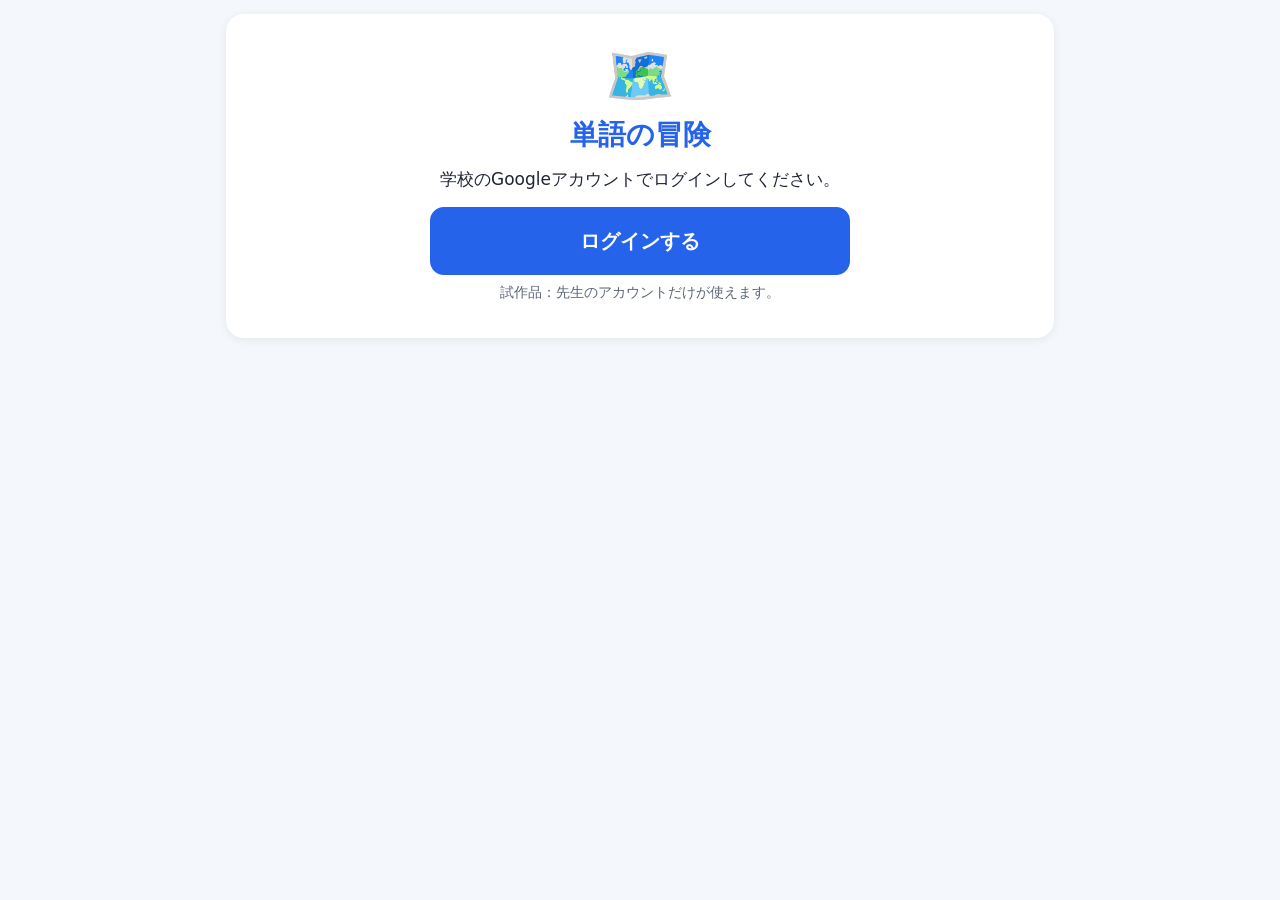
==== app/index.html @ abd25956 "英単語アプリの試作品（app/）とGAS側のレッスン機能を追加 - 冒険マップ、レッスンの4ステップ（穴うめ・発音・書く練習・書きのテスト） - 手書き認識（法、端末内で処理）と発音判定キットの組み込" ====
<!DOCTYPE html>
<html lang="ja">
<head>
<meta charset="utf-8">
<meta name="viewport" content="width=device-width, initial-scale=1, viewport-fit=cover">
<title>単語の冒険</title>
<link rel="manifest" href="manifest.webmanifest">
<link rel="apple-touch-icon" href="assets/icon-512.png">
<meta name="apple-mobile-web-app-capable" content="yes">
<meta name="theme-color" content="#2563eb">
<link rel="stylesheet" href="css/pron-kit.css">
<link rel="stylesheet" href="css/app.css">
</head>
<body>
<main id="main"><div class="center"><div class="spinner"></div></div></main>
<script src="config.js"></script>
<script src="js/kit-shim.js"></script>
<script src="js/recorder.js"></script>
<script src="js/g2p.js"></script>
<script src="js/pron.js"></script>
<script src="js/pronjudge.js"></script>
<script src="js/hw.js"></script>
<script src="js/voice.js"></script>
<script src="js/api.js"></script>
<script src="js/app.js"></script>
</body>
</html>
---- app/css/pron-kit.css ----
/* 発音判定の結果表示（PronJudge.render）用の見た目。移植先の色に合わせて変えてよい */
:root { --ok:#2e7d32; --ok-soft:#e8f5e9; --warn:#b26a00; --warn-soft:#fff4e0; --ng:#c62828; --ng-soft:#fdecea; --info:#1565c0; --info-soft:#e8f1fb; --accent:#1565c0; --border:#ccc; --surface:#fff; --text:#222; }
.notice { border-radius: 12px; padding: 12px 14px; margin-bottom: 14px; font-size: .92rem; }
.notice.info { background: var(--info-soft); color: var(--text); border-left: 4px solid var(--info); }
.notice.warn { background: var(--warn-soft); border-left: 4px solid var(--warn); }
.notice.ng { background: var(--ng-soft); border-left: 4px solid var(--ng); }
.notice.ok { background: var(--ok-soft); border-left: 4px solid var(--ok); }
.notice p:last-child { margin-bottom: 0; }
.pj-syls { display: flex; flex-wrap: wrap; gap: 6px; font-size: 1.3rem; margin: 6px 0; }
.pj-syl { display: inline-flex; align-items: center; gap: 6px; padding: 4px 10px; border-radius: 10px; border: 2px solid var(--border); background: var(--surface); }
.pj-syl.pj-stress .en { color: var(--accent); font-weight: 700; text-decoration: underline; text-underline-offset: 4px; }
.pj-syl.pj-good { border-color: var(--ok); } .pj-syl.pj-good strong { color: var(--ok); }
.pj-syl.pj-fair { border-color: var(--warn); } .pj-syl.pj-fair strong { color: var(--warn); }
.pj-syl.pj-bad { border-color: var(--ng); } .pj-syl.pj-bad strong { color: var(--ng); }
.small { font-size: .9rem; } .muted { opacity: .75; } .mt { margin-top: 12px; } .mb0 { margin-bottom: 0; }
---- app/css/app.css ----
:root {
  color-scheme: light;
  --bg: #f4f7fb; --card: #ffffff; --text: #1e2533; --muted: #5b6577; --line: #dbe2ec;
  --accent: #2563eb; --accent-soft: #e0eaff; --gold: #f5b301; --locked: #b8c2d0;
  --ok: #16a34a; --ok-soft: #dcfce7; --ng: #dc2626; --ng-soft: #fee2e2; --warn: #b45309; --warn-soft: #fef3c7;
  --radius: 18px; --shadow: 0 2px 10px rgba(30, 37, 51, .07);
}
* { box-sizing: border-box; -webkit-tap-highlight-color: transparent; }
html, body { margin: 0; background: var(--bg); color: var(--text); }
body { font-family: "Hiragino Maru Gothic ProN", "Hiragino Sans", "Noto Sans JP", system-ui, sans-serif; font-size: 17px; line-height: 1.6;
  padding: env(safe-area-inset-top) 0 env(safe-area-inset-bottom); -webkit-user-select: none; user-select: none; }
main { max-width: 860px; margin: 0 auto; padding: 0 16px 40px; }
h1 { font-size: 28px; margin: 4px 0 8px; } h2 { font-size: 20px; margin: 0 0 10px; }
p { margin: 6px 0; }
.small { font-size: 14px; } .muted { color: var(--muted); opacity: 1; }
.center { text-align: center; } .center-t { text-align: center; } .right-t { text-align: right; margin: 2px 0 8px; }
.big { font-size: 56px; margin: 0; line-height: 1.2; }
.card { background: var(--card); border-radius: var(--radius); box-shadow: var(--shadow); padding: 18px; margin: 14px 0; }
.center.card, div.center { padding: 28px 18px; }
div.center:not(.card) { margin-top: 30vh; }

/* ボタン */
.btn { font: inherit; font-size: 16px; border: 2px solid var(--line); background: #fff; color: var(--text); border-radius: 14px; padding: 10px 18px; margin: 6px 4px; cursor: pointer; }
.btn.small { font-size: 14px; padding: 7px 12px; }
.btn.primary { background: var(--accent); border-color: var(--accent); color: #fff; font-weight: 700; }
.btn.danger { border-color: var(--ng); color: var(--ng); }
.btn:disabled { opacity: .45; }
.btn:active:not(:disabled) { transform: scale(.97); }
.big-btn { display: block; width: 100%; max-width: 420px; margin: 14px auto 6px; font-size: 20px; padding: 16px; }
.ghost { font: inherit; background: none; border: none; color: var(--accent); font-size: 16px; padding: 8px 4px; }
.row { display: flex; flex-wrap: wrap; justify-content: center; gap: 4px; }

/* 上の帯 */
.top { display: grid; grid-template-columns: 1fr auto 1fr; align-items: center; padding: 10px 0 0; }
.top-c { font-weight: 700; } .top-r { text-align: right; }
.logo { font-weight: 800; color: var(--accent); }

/* ホーム */
.hero .cheer { font-size: 20px; font-weight: 700; margin: 0 0 12px; }
.chips { display: grid; grid-template-columns: repeat(4, 1fr); gap: 8px; }
.chip { background: var(--accent-soft); border-radius: 14px; padding: 8px 6px; text-align: center; }
.chip b { display: block; font-size: 20px; } .chip span { font-size: 12px; color: var(--muted); }
@media (max-width: 520px) { .chips { grid-template-columns: repeat(2, 1fr); } }
.progress { height: 14px; background: #e8edf4; border-radius: 7px; overflow: hidden; margin: 14px 0 6px; }
.progress > div { height: 100%; background: linear-gradient(90deg, var(--accent), #60a5fa); border-radius: 7px; transition: width .4s; }
.progress.thin { height: 8px; margin: 10px 0 0; }
.mapsvg { width: 100%; max-width: 420px; display: block; margin: 0 auto; }
.road { fill: none; stroke: #c7d2e3; stroke-width: 10; stroke-dasharray: 2 16; stroke-linecap: round; }
.node { cursor: pointer; }
.nlabel { fill: #fff; font-size: 20px; font-weight: 800; pointer-events: none; }
.node.locked .nlabel { font-size: 16px; }
.ncap { fill: var(--muted); font-size: 12px; }
.castle { font-size: 40px; }
.pulse { fill: var(--accent); opacity: .25; animation: pulse 1.6s ease-in-out infinite; transform-origin: center; transform-box: fill-box; }
@keyframes pulse { 0%, 100% { transform: scale(.85); opacity: .35; } 50% { transform: scale(1.15); opacity: .1; } }

/* ステップの帯 */
.steps { display: flex; gap: 6px; list-style: none; padding: 0; margin: 12px 0 0; }
.steps li { flex: 1; text-align: center; font-size: 13px; padding: 6px 2px; border-radius: 10px; background: #e8edf4; color: var(--muted); }
.steps li.cur { background: var(--accent); color: #fff; font-weight: 700; }
.steps li.done { background: var(--ok-soft); color: var(--ok); }

/* 穴うめ */
.q .sentence { font-size: 24px; line-height: 1.7; margin: 14px 0; -webkit-user-select: text; user-select: text; }
.sentence.small { font-size: 18px; }
.blank { display: inline-block; min-width: 5em; border-bottom: 3px solid var(--accent); }
.hl { color: var(--accent); }
.ja { color: var(--warn); background: var(--warn-soft); border-radius: 10px; padding: 6px 10px; display: inline-block; }
.ja.small { background: none; padding: 0; color: var(--muted); }
.choices { display: grid; grid-template-columns: 1fr 1fr; gap: 10px; margin: 14px 0; }
.choice { font: inherit; font-size: 22px; padding: 16px 8px; border-radius: 14px; border: 2px solid var(--line); background: #fff; color: var(--text); }
.choice.right { border-color: var(--ok); background: var(--ok-soft); }
.choice.wrong { border-color: var(--ng); background: var(--ng-soft); }
.fb { font-weight: 700; font-size: 18px; } .fb.ok { color: var(--ok); } .fb.ng { color: var(--ng); }

/* 発音・書く */
.word { font-size: 46px; font-weight: 800; letter-spacing: .02em; margin: 8px 0 0; font-family: "Helvetica Neue", Arial, sans-serif; }
.word.model { color: var(--accent); }
.word.hiddenw { color: var(--locked); }
.meaning { font-size: 20px; font-weight: 700; color: var(--muted); }
.meaning.big-m { font-size: 28px; color: var(--text); margin: 12px 0; }
.ipa { color: var(--muted); font-size: 18px; }
.dots, .reps { display: flex; justify-content: center; gap: 10px; margin: 12px 0; }
.dots span { width: 22px; height: 22px; border-radius: 50%; border: 3px solid var(--ok); }
.dots span.on { background: var(--ok); }
.reps span { width: 30px; height: 8px; border-radius: 4px; background: #e2e8f0; }
.reps span.on { background: var(--ok); } .reps span.cur { background: var(--accent); }
.meter { height: 10px; background: #e8edf4; border-radius: 5px; overflow: hidden; max-width: 320px; margin: 10px auto; }
.meter > div { height: 100%; width: 0; background: var(--ok); transition: width .08s; }
.mic { font-size: 15px; color: var(--muted); }
.mic.on { color: var(--ng); font-weight: 700; }
.pj-result { text-align: left; margin-top: 10px; }

/* 手書きのマス */
.hw-boxes { display: flex; flex-wrap: nowrap; justify-content: center; gap: 6px; margin: 14px auto; width: 100%; }
.hw-cell { flex: 1 1 0; min-width: 0; max-width: 104px; aspect-ratio: 4 / 5; border: 2px solid var(--line); border-radius: 10px; background: #fff; overflow: hidden; }
.hw-cell.fixed { background: #f1f5f9; }
.hw-cell canvas { width: 100%; height: 100%; display: block; touch-action: none; }

/* テスト */
.timer { height: 10px; background: #e8edf4; border-radius: 5px; overflow: hidden; max-width: 420px; margin: 6px auto 10px; }
.timer > div { height: 100%; width: 100%; background: var(--accent); transition: width .25s linear; }
.timer > div.low { background: var(--ng); }
.countdown { font-size: 44px; font-weight: 800; color: var(--accent); }
.review { display: grid; gap: 6px; max-width: 520px; margin: 10px auto; text-align: left; }
.rv { display: grid; grid-template-columns: 1fr 1.4fr auto; align-items: center; gap: 8px; background: var(--bg); border-radius: 10px; padding: 4px 10px; }
.rv b { font-size: 20px; }

/* その他 */
.celebrate h2 { font-size: 26px; }
.login h1 { color: var(--accent); }
.spinner { width: 44px; height: 44px; border: 5px solid var(--accent-soft); border-top-color: var(--accent); border-radius: 50%; margin: 0 auto 12px; animation: spin 1s linear infinite; }
@keyframes spin { to { transform: rotate(360deg); } }
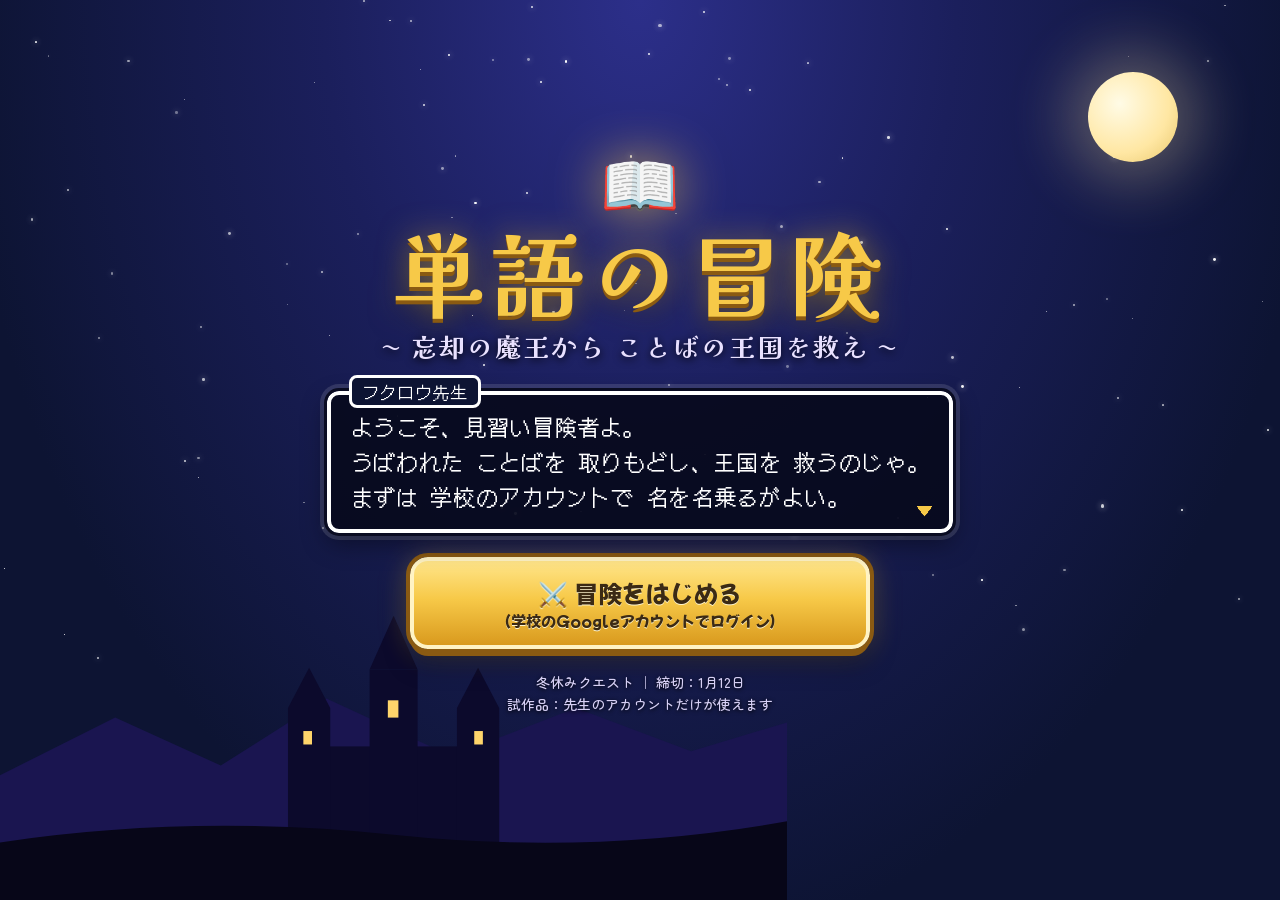
==== commit 74154256: "試作品に本番デザインを適用し、iPadの縦向き・横向きに対応 - ログイン・村（メニュー）・冒険マップ・レッスンの4ステップ・結果画面をRPG風に - 横向きでは主な画面を左右2列に並べる - 中身の" ====
--- a/app/index.html
+++ b/app/index.html
@@ -7,7 +7,8 @@
 <link rel="manifest" href="manifest.webmanifest">
 <link rel="apple-touch-icon" href="assets/icon-512.png">
 <meta name="apple-mobile-web-app-capable" content="yes">
-<meta name="theme-color" content="#2563eb">
+<meta name="theme-color" content="#0d1433">
+<link rel="stylesheet" href="fonts/fonts.css">
 <link rel="stylesheet" href="css/pron-kit.css">
 <link rel="stylesheet" href="css/app.css">
 </head>
--- a/app/fonts/fonts.css
+++ b/app/fonts/fonts.css
@@ -0,0 +1,6072 @@
+/* Google Fonts（SIL Open Font License 1.1）：DotGothic16, Mochiy Pop One, Zen Maru Gothic, Kaisei Decol。fontsource から取り出したもの */
+/* dotgothic16-[0]-400-normal */
+@font-face {
+  font-family: 'DotGothic16';
+  font-style: normal;
+  font-display: swap;
+  font-weight: 400;
+  src: url(./files/dotgothic16-0-400-normal.woff2) format('woff2');
+  unicode-range: U+25ee8,U+25f23,U+25f5c,U+25fd4,U+25fe0,U+25ffb,U+2600c,U+26017,U+26060,U+260ed,U+26222,U+2626a,U+26270,U+26286,U+2634c,U+26402,U+2667e,U+266b0,U+2671d,U+268dd,U+268ea,U+26951,U+2696f,U+26999,U+269dd,U+26a1e,U+26a58,U+26a8c,U+26ab7,U+26aff,U+26c29,U+26c73,U+26c9e,U+26cdd,U+26e40,U+26e65,U+26f94,U+26ff6-26ff8,U+270f4,U+2710d,U+27139,U+273da-273db,U+273fe,U+27410,U+27449,U+27614-27615,U+27631,U+27684,U+27693,U+2770e,U+27723,U+27752,U+278b2,U+27985,U+279b4,U+27a84,U+27bb3,U+27bbe,U+27bc7,U+27c3c,U+27cb8,U+27d73,U+27da0,U+27e10,U+27eaf,U+27fb7,U+2808a,U+280bb,U+28277,U+28282,U+282f3,U+283cd,U+2840c,U+28455,U+284dc,U+2856b,U+285c8-285c9,U+286d7,U+286fa,U+28946,U+28949,U+2896b,U+28987-28988,U+289ba-289bb,U+28a1e,U+28a29,U+28a43,U+28a71,U+28a99,U+28acd,U+28add,U+28ae4,U+28bc1,U+28bef,U+28cdd,U+28d10,U+28d71,U+28dfb,U+28e0f,U+28e17,U+28e1f,U+28e36,U+28e89,U+28eeb,U+28ef6,U+28f32,U+28ff8,U+292a0,U+292b1,U+29490,U+295cf,U+2967f,U+296f0,U+29719,U+29750,U+29810,U+298c6,U+29a72,U+29d4b,U+29ddb,U+29e15,U+29e3d,U+29e49,U+29e8a,U+29ec4,U+29edb,U+29ee9,U+29fce,U+29fd7,U+2a01a,U+2a02f,U+2a082,U+2a0f9,U+2a190,U+2a2b2,U+2a38c,U+2a437,U+2a5f1,U+2a602,U+2a61a,U+2a6b2,U+2a9e6,U+2b746,U+2b751,U+2b753,U+2b75a,U+2b75c,U+2b765,U+2b776-2b777,U+2b77c,U+2b782,U+2b789,U+2b78b,U+2b78e,U+2b794,U+2b7ac,U+2b7af,U+2b7bd,U+2b7c9,U+2b7cf,U+2b7d2,U+2b7d8,U+2b7f0,U+2b80d,U+2b817,U+2b81a,U+2d544,U+2e278,U+2e569,U+2e6ea,U+2f804,U+2f80f,U+2f815,U+2f818,U+2f81a,U+2f822,U+2f828,U+2f82c,U+2f833,U+2f83f,U+2f846,U+2f852,U+2f862,U+2f86d,U+2f873,U+2f877,U+2f884,U+2f899-2f89a,U+2f8a6,U+2f8ac,U+2f8b2,U+2f8b6,U+2f8d3,U+2f8db-2f8dc,U+2f8e1,U+2f8e5,U+2f8ea,U+2f8ed,U+2f8fc,U+2f903,U+2f90b,U+2f90f,U+2f91a,U+2f920-2f921,U+2f945,U+2f947,U+2f96c,U+2f995,U+2f9d0,U+2f9de-2f9df,U+2f9f4;
+}
+
+/* dotgothic16-[1]-400-normal */
+@font-face {
+  font-family: 'DotGothic16';
+  font-style: normal;
+  font-display: swap;
+  font-weight: 400;
+  src: url(./files/dotgothic16-1-400-normal.woff2) format('woff2');
+  unicode-range: U+1f235-1f23b,U+1f240-1f248,U+1f250-1f251,U+2000b,U+20089-2008a,U+200a2,U+200a4,U+200b0,U+200f5,U+20158,U+201a2,U+20213,U+2032b,U+20371,U+20381,U+203f9,U+2044a,U+20509,U+2053f,U+205b1,U+205d6,U+20611,U+20628,U+206ec,U+2074f,U+207c8,U+20807,U+2083a,U+208b9,U+2090e,U+2097c,U+20984,U+2099d,U+20a64,U+20ad3,U+20b1d,U+20b9f,U+20bb7,U+20d45,U+20d58,U+20de1,U+20e64,U+20e6d,U+20e95,U+20f5f,U+21201,U+2123d,U+21255,U+21274,U+2127b,U+212d7,U+212e4,U+212fd,U+2131b,U+21336,U+21344,U+213c4,U+2146d-2146e,U+215d7,U+21647,U+216b4,U+21706,U+21742,U+218bd,U+219c3,U+21a1a,U+21c56,U+21d2d,U+21d45,U+21d62,U+21d78,U+21d92,U+21d9c,U+21da1,U+21db7,U+21de0,U+21e33-21e34,U+21f1e,U+21f76,U+21ffa,U+2217b,U+22218,U+2231e,U+223ad,U+22609,U+226f3,U+2285b,U+228ab,U+2298f,U+22ab8,U+22b46,U+22b4f-22b50,U+22ba6,U+22c1d,U+22c24,U+22de1,U+22e42,U+22feb,U+231b6,U+231c3-231c4,U+231f5,U+23372,U+233cc,U+233d0,U+233d2-233d3,U+233d5,U+233da,U+233df,U+233e4,U+233fe,U+2344a-2344b,U+23451,U+23465,U+234e4,U+2355a,U+23594,U+235c4,U+23638-2363a,U+23647,U+2370c,U+2371c,U+2373f,U+23763-23764,U+237e7,U+237f1,U+237ff,U+23824,U+2383d,U+23a98,U+23c7f,U+23cbe,U+23cfe,U+23d00,U+23d0e,U+23d40,U+23dd3,U+23df9-23dfa,U+23f7e,U+2404b,U+24096,U+24103,U+241c6,U+241fe,U+242ee,U+243bc,U+243d0,U+24629,U+246a5,U+247f1,U+24896,U+248e9,U+24a4d,U+24b56,U+24b6f,U+24c16,U+24d14,U+24e04,U+24e0e,U+24e37,U+24e6a,U+24e8b,U+24ff2,U+2504a,U+25055,U+25122,U+251a9,U+251cd,U+251e5,U+2521e,U+2524c,U+2542e,U+2548e,U+254d9,U+2550e,U+255a7,U+2567f,U+25771,U+257a9,U+257b4,U+25874,U+259c4,U+259cc,U+259d4,U+25ad7,U+25ae3-25ae4,U+25af1,U+25bb2,U+25c4b,U+25c64,U+25da1,U+25e2e,U+25e56,U+25e62,U+25e65,U+25ec2,U+25ed8;
+}
+
+/* dotgothic16-[2]-400-normal */
+@font-face {
+  font-family: 'DotGothic16';
+  font-style: normal;
+  font-display: swap;
+  font-weight: 400;
+  src: url(./files/dotgothic16-2-400-normal.woff2) format('woff2');
+  unicode-range: U+ffd7,U+ffda-ffdc,U+ffe0-ffe2,U+ffe4,U+ffe6,U+ffe8-ffee,U+1f100-1f10c,U+1f110-1f16c,U+1f170-1f1ac,U+1f200-1f202,U+1f210-1f234;
+}
+
+/* dotgothic16-[3]-400-normal */
+@font-face {
+  font-family: 'DotGothic16';
+  font-style: normal;
+  font-display: swap;
+  font-weight: 400;
+  src: url(./files/dotgothic16-3-400-normal.woff2) format('woff2');
+  unicode-range: U+fa10,U+fa12-fa6d,U+fb00-fb04,U+fe10-fe19,U+fe30-fe42,U+fe44-fe52,U+fe54-fe66,U+fe68-fe6b,U+ff02,U+ff04,U+ff07,U+ff51,U+ff5b,U+ff5d,U+ff5f-ff60,U+ff66,U+ff69,U+ff87,U+ffa1-ffbe,U+ffc2-ffc7,U+ffca-ffcf,U+ffd2-ffd6;
+}
+
+/* dotgothic16-[4]-400-normal */
+@font-face {
+  font-family: 'DotGothic16';
+  font-style: normal;
+  font-display: swap;
+  font-weight: 400;
+  src: url(./files/dotgothic16-4-400-normal.woff2) format('woff2');
+  unicode-range: U+f92d-f959,U+f95b-f9f2,U+f9f4-fa0b,U+fa0e-fa0f;
+}
+
+/* dotgothic16-[5]-400-normal */
+@font-face {
+  font-family: 'DotGothic16';
+  font-style: normal;
+  font-display: swap;
+  font-weight: 400;
+  src: url(./files/dotgothic16-5-400-normal.woff2) format('woff2');
+  unicode-range: U+9e8b-9e8c,U+9e8e-9e8f,U+9e91-9e92,U+9e95-9e96,U+9e98,U+9e9b,U+9e9d-9e9e,U+9ea4-9ea5,U+9ea8-9eaa,U+9eac-9eb0,U+9eb3-9eb5,U+9eb8,U+9ebc-9ebf,U+9ec3,U+9ec6,U+9ec8,U+9ecb-9ecd,U+9ecf-9ed1,U+9ed4-9ed5,U+9ed8,U+9edb-9ee0,U+9ee4-9ee5,U+9ee7-9ee8,U+9eec-9ef2,U+9ef4-9ef9,U+9efb-9eff,U+9f02-9f03,U+9f07-9f09,U+9f0e-9f12,U+9f14-9f17,U+9f19-9f1b,U+9f1f-9f22,U+9f26,U+9f2a-9f2c,U+9f2f,U+9f31-9f32,U+9f34,U+9f37,U+9f39-9f3a,U+9f3c-9f3f,U+9f41,U+9f43-9f47,U+9f4a,U+9f4e-9f50,U+9f52-9f58,U+9f5a,U+9f5d-9f61,U+9f63,U+9f66-9f6a,U+9f6c-9f73,U+9f75-9f77,U+9f7a,U+9f7d,U+9f7f,U+9f8f-9f92,U+9f94-9f97,U+9f99,U+9f9c-9fa3,U+9fa5,U+9fb4,U+9fbc-9fc2,U+9fc4,U+9fc6,U+9fcc,U+f900-f92c;
+}
+
+/* dotgothic16-[6]-400-normal */
+@font-face {
+  font-family: 'DotGothic16';
+  font-style: normal;
+  font-display: swap;
+  font-weight: 400;
+  src: url(./files/dotgothic16-6-400-normal.woff2) format('woff2');
+  unicode-range: U+9c3e,U+9c41,U+9c43-9c4a,U+9c4e-9c50,U+9c52-9c54,U+9c56,U+9c58,U+9c5a-9c61,U+9c63,U+9c65,U+9c67-9c6b,U+9c6d-9c6e,U+9c70,U+9c72,U+9c75-9c78,U+9c7a-9c7c,U+9ce6-9ce7,U+9ceb-9cec,U+9cf0,U+9cf2,U+9cf6-9cf7,U+9cf9,U+9d02-9d03,U+9d06-9d09,U+9d0b,U+9d0e,U+9d11-9d12,U+9d15,U+9d17-9d18,U+9d1b-9d1f,U+9d23,U+9d26,U+9d2a-9d2c,U+9d2f-9d30,U+9d32-9d34,U+9d3a,U+9d3c-9d3f,U+9d41-9d48,U+9d4a,U+9d50-9d54,U+9d59,U+9d5d-9d65,U+9d69-9d6c,U+9d6f-9d70,U+9d72-9d73,U+9d76-9d77,U+9d7a-9d7c,U+9d7e,U+9d83-9d84,U+9d86-9d87,U+9d89-9d8a,U+9d8d-9d8e,U+9d92-9d93,U+9d95-9d9a,U+9da1,U+9da4,U+9da9-9dac,U+9dae,U+9db1-9db2,U+9db5,U+9db8-9dbd,U+9dbf-9dc4,U+9dc6-9dc7,U+9dc9-9dca,U+9dcf,U+9dd3-9dd7,U+9dd9-9dda,U+9dde-9de0,U+9de3,U+9de5-9de7,U+9de9,U+9deb,U+9ded-9df0,U+9df3-9df4,U+9df8,U+9dfd-9dfe,U+9e02,U+9e07,U+9e0a,U+9e0d-9e0e,U+9e10-9e12,U+9e15-9e16,U+9e19-9e1f,U+9e75,U+9e79-9e7d,U+9e80-9e85,U+9e87-9e88;
+}
+
+/* dotgothic16-[7]-400-normal */
+@font-face {
+  font-family: 'DotGothic16';
+  font-style: normal;
+  font-display: swap;
+  font-weight: 400;
+  src: url(./files/dotgothic16-7-400-normal.woff2) format('woff2');
+  unicode-range: U+9ae5-9ae7,U+9ae9,U+9aeb-9aec,U+9aee-9aef,U+9af1-9af5,U+9af7,U+9af9-9afb,U+9afd,U+9aff-9b06,U+9b08-9b09,U+9b0b-9b0e,U+9b10,U+9b12,U+9b16,U+9b18-9b1d,U+9b1f-9b20,U+9b22-9b23,U+9b25-9b2f,U+9b32-9b35,U+9b37,U+9b39-9b3b,U+9b3d,U+9b43-9b44,U+9b48,U+9b4b-9b4f,U+9b51,U+9b55-9b58,U+9b5b,U+9b5e,U+9b61,U+9b63,U+9b65-9b66,U+9b68,U+9b6a-9b6f,U+9b72-9b79,U+9b7f-9b80,U+9b83-9b87,U+9b89-9b8b,U+9b8d,U+9b8f-9b94,U+9b96-9b97,U+9b9a,U+9b9d-9ba0,U+9ba6-9ba7,U+9ba9-9baa,U+9bac,U+9bb0-9bb2,U+9bb4,U+9bb7-9bb9,U+9bbb-9bbc,U+9bbe-9bc1,U+9bc6-9bc8,U+9bca,U+9bce-9bd2,U+9bd4,U+9bd7-9bd8,U+9bdd,U+9bdf,U+9be1-9be5,U+9be7,U+9bea-9beb,U+9bee-9bf3,U+9bf5,U+9bf7-9bfa,U+9bfd,U+9bff-9c00,U+9c02,U+9c04,U+9c06,U+9c08-9c0d,U+9c0f-9c16,U+9c18-9c1e,U+9c21-9c2a,U+9c2d-9c32,U+9c35-9c37,U+9c39-9c3a,U+9c3d;
+}
+
+/* dotgothic16-[8]-400-normal */
+@font-face {
+  font-family: 'DotGothic16';
+  font-style: normal;
+  font-display: swap;
+  font-weight: 400;
+  src: url(./files/dotgothic16-8-400-normal.woff2) format('woff2');
+  unicode-range: U+98eb,U+98ed-98ee,U+98f0-98f1,U+98f3,U+98f6,U+9902,U+9907-9909,U+9911-9912,U+9914-9918,U+991a-9922,U+9924,U+9926-9927,U+992b-992c,U+992e,U+9931-9935,U+9939-993e,U+9940-9942,U+9945-9949,U+994b-994e,U+9950-9952,U+9954-9955,U+9958-9959,U+995b-995c,U+995e-9960,U+9963,U+9997-9998,U+999b,U+999d-999f,U+99a3,U+99a5-99a6,U+99a8,U+99ad-99ae,U+99b0-99b2,U+99b5,U+99b9-99ba,U+99bc-99bd,U+99bf,U+99c1,U+99c3,U+99c8-99c9,U+99d1,U+99d3-99d5,U+99d8-99df,U+99e1-99e2,U+99e7,U+99ea-99ee,U+99f0-99f2,U+99f4-99f5,U+99f8-99f9,U+99fb-99fe,U+9a01-9a05,U+9a08,U+9a0a-9a0c,U+9a0f-9a11,U+9a16,U+9a1a,U+9a1e,U+9a20,U+9a22-9a24,U+9a27,U+9a2b,U+9a2d-9a2e,U+9a31,U+9a33,U+9a35-9a38,U+9a3e,U+9a40-9a45,U+9a47,U+9a4a-9a4e,U+9a51-9a52,U+9a54-9a58,U+9a5b,U+9a5d,U+9a5f,U+9a62,U+9a64-9a65,U+9a69-9a6c,U+9aaa,U+9aac-9ab0,U+9ab2,U+9ab4-9ab7,U+9ab9,U+9abb-9ac1,U+9ac3,U+9ac6,U+9ac8,U+9ace-9ad3,U+9ad5-9ad7,U+9adb-9adc,U+9ade-9ae0,U+9ae2-9ae4;
+}
+
+/* dotgothic16-[9]-400-normal */
+@font-face {
+  font-family: 'DotGothic16';
+  font-style: normal;
+  font-display: swap;
+  font-weight: 400;
+  src: url(./files/dotgothic16-9-400-normal.woff2) format('woff2');
+  unicode-range: U+971d,U+9721-9724,U+9728,U+972a,U+9730-9731,U+9733,U+9736,U+9738-9739,U+973b,U+973d-973e,U+9741-9744,U+9746-974a,U+974d-974f,U+9751,U+9755,U+9757-9758,U+975a-975c,U+9760-9761,U+9763-9764,U+9766-9768,U+976a-976b,U+976e,U+9771,U+9773,U+9776-977d,U+977f-9781,U+9785-9786,U+9789,U+978b,U+978f-9790,U+9795-9797,U+9799-979a,U+979c,U+979e-97a0,U+97a2-97a3,U+97a6,U+97a8,U+97ab-97ac,U+97ae,U+97b1-97b6,U+97b8-97ba,U+97bc,U+97be-97bf,U+97c1,U+97c3-97ce,U+97d0-97d1,U+97d4,U+97d7-97d9,U+97db-97de,U+97e0-97e1,U+97e4,U+97e6,U+97ed-97ef,U+97f1-97f2,U+97f4-97f8,U+97fa,U+9804,U+9807,U+980a,U+980c-980f,U+9814,U+9816-9817,U+9819-981a,U+981c,U+981e,U+9820-9821,U+9823-9826,U+982b,U+982e-9830,U+9832-9835,U+9837,U+9839,U+983d-983e,U+9844,U+9846-9847,U+984a-984b,U+984f,U+9851-9853,U+9856-9857,U+9859-985b,U+9862-9863,U+9865-9866,U+986a-986c,U+986f-9871,U+9873-9875,U+98aa-98ab,U+98ad-98ae,U+98b0-98b1,U+98b4,U+98b6-98b8,U+98ba-98bc,U+98bf,U+98c2-98c8,U+98cb-98cc,U+98ce,U+98dc,U+98de,U+98e0-98e1,U+98e3,U+98e5-98e7,U+98e9-98ea;
+}
+
+/* dotgothic16-[10]-400-normal */
+@font-face {
+  font-family: 'DotGothic16';
+  font-style: normal;
+  font-display: swap;
+  font-weight: 400;
+  src: url(./files/dotgothic16-10-400-normal.woff2) format('woff2');
+  unicode-range: U+944a,U+944c,U+9452-9453,U+9455,U+9459-945c,U+945e-9463,U+9468,U+946a-946b,U+946d-9472,U+9475,U+9477,U+947c-947f,U+9481,U+9483-9485,U+9578-9579,U+957e-957f,U+9582,U+9584,U+9586-9588,U+958a,U+958c-958f,U+9592,U+9594,U+9596,U+9598-9599,U+959d-95a1,U+95a4,U+95a6-95a9,U+95ab-95ad,U+95b1,U+95b4,U+95b6,U+95b9-95bf,U+95c3,U+95c6,U+95c8-95cd,U+95d0-95d6,U+95d9-95da,U+95dc-95e2,U+95e4-95e6,U+95e8,U+961d-961e,U+9621-9622,U+9624-9626,U+9628,U+962c,U+962e-962f,U+9631,U+9633-9634,U+9637-963a,U+963c-963d,U+9641-9642,U+964b-964c,U+964f,U+9652,U+9654,U+9656-9658,U+965c-965f,U+9661,U+9666,U+966a,U+966c,U+966e,U+9672,U+9674,U+9677,U+967b-967c,U+967e-967f,U+9681-9684,U+9689,U+968b,U+968d,U+9691,U+9695-9698,U+969a,U+969d,U+969f,U+96a4-96aa,U+96ae-96b4,U+96b6,U+96b8-96bb,U+96bd,U+96c1,U+96c9-96cb,U+96cd-96ce,U+96d2,U+96d5-96d6,U+96d8-96da,U+96dc-96df,U+96e9,U+96ef,U+96f1,U+96f9-96fa,U+9702-9706,U+9708-9709,U+970d-970f,U+9711,U+9713-9714,U+9716,U+9719-971b;
+}
+
+/* dotgothic16-[11]-400-normal */
+@font-face {
+  font-family: 'DotGothic16';
+  font-style: normal;
+  font-display: swap;
+  font-weight: 400;
+  src: url(./files/dotgothic16-11-400-normal.woff2) format('woff2');
+  unicode-range: U+92bc-92bd,U+92bf-92c3,U+92c5-92c8,U+92cb-92d0,U+92d2-92d3,U+92d5,U+92d7-92d9,U+92dc-92dd,U+92df-92e1,U+92e3-92e5,U+92e7-92ea,U+92ec,U+92ee,U+92f0,U+92f2,U+92f7-92fb,U+92ff-9300,U+9302,U+9304,U+9308,U+930d,U+930f-9311,U+9314-9315,U+9318-931a,U+931c-931f,U+9321-9325,U+9327-932b,U+932e,U+9333-9337,U+933a-933b,U+9344,U+9347-934a,U+934d,U+9350-9352,U+9354-9358,U+935a,U+935c,U+935e,U+9360,U+9364-9365,U+9367,U+9369-936d,U+936f-9371,U+9373-9374,U+9376,U+937a,U+937d-9382,U+9388,U+938a-938b,U+938d,U+938f,U+9392,U+9394-9395,U+9397-9398,U+939a-939b,U+939e,U+93a1,U+93a3-93a4,U+93a6,U+93a8-93a9,U+93ab-93ad,U+93b0,U+93b4-93b6,U+93b9-93bb,U+93c1,U+93c3-93cd,U+93d0-93d1,U+93d3,U+93d6-93d9,U+93dc-93df,U+93e2,U+93e4-93e8,U+93f1,U+93f5,U+93f7-93fb,U+93fd,U+9401-9404,U+9407-9409,U+940d-9410,U+9413-9417,U+9419-941a,U+941f,U+9421,U+942b,U+942e-942f,U+9431-9434,U+9436,U+9438,U+943a-943b,U+943d,U+943f,U+9441,U+9443-9445,U+9448;
+}
+
+/* dotgothic16-[12]-400-normal */
+@font-face {
+  font-family: 'DotGothic16';
+  font-style: normal;
+  font-display: swap;
+  font-weight: 400;
+  src: url(./files/dotgothic16-12-400-normal.woff2) format('woff2');
+  unicode-range: U+9143,U+9146-914c,U+914f,U+9153,U+9156-915b,U+9161,U+9163-9165,U+9167,U+9169,U+916d,U+9172-9174,U+9179-917b,U+9181-9183,U+9185-9187,U+9189-918b,U+918e,U+9191,U+9193-9195,U+9197-9198,U+919e,U+91a1-91a2,U+91a6,U+91a8,U+91aa-91b6,U+91ba-91bd,U+91bf-91c6,U+91c9,U+91cb,U+91d0,U+91d3-91d4,U+91d6-91d7,U+91d9-91db,U+91de-91df,U+91e1,U+91e4-91e6,U+91e9-91ea,U+91ec-91f1,U+91f5-91f7,U+91f9,U+91fb-91fd,U+91ff-9201,U+9204-9207,U+9209-920a,U+920c,U+920e,U+9210-9218,U+921c-921e,U+9223-9226,U+9228-9229,U+922c,U+922e-9230,U+9233,U+9235-923a,U+923c,U+923e-9240,U+9242-9243,U+9245-924b,U+924d-9251,U+9256-925a,U+925c-925e,U+9260-9261,U+9264-9269,U+926e-9270,U+9275-9279,U+927b-927f,U+9288-928a,U+928d-928e,U+9291-9293,U+9295-9297,U+9299,U+929b-929c,U+929f-92a0,U+92a4-92a5,U+92a7-92a8,U+92ab,U+92af,U+92b2-92b3,U+92b6-92bb;
+}
+
+/* dotgothic16-[13]-400-normal */
+@font-face {
+  font-family: 'DotGothic16';
+  font-style: normal;
+  font-display: swap;
+  font-weight: 400;
+  src: url(./files/dotgothic16-13-400-normal.woff2) format('woff2');
+  unicode-range: U+8f52-8f55,U+8f57-8f58,U+8f5c-8f5e,U+8f61-8f66,U+8f9c-8f9d,U+8f9f-8fa2,U+8fa4-8fa8,U+8fad-8faf,U+8fb4-8fb8,U+8fbe,U+8fc0-8fc2,U+8fc6,U+8fc8,U+8fca-8fcb,U+8fcd,U+8fd0,U+8fd2-8fd3,U+8fd5,U+8fda,U+8fe0,U+8fe2-8fe5,U+8fe8-8fea,U+8fed-8fef,U+8ff1,U+8ff4-8ff6,U+8ff8-8ffb,U+8ffe,U+9002,U+9004-9005,U+9008,U+900b-900e,U+9011,U+9013,U+9015-9016,U+9018,U+901b,U+901e,U+9021,U+9027-902a,U+902c-902d,U+902f,U+9033-9037,U+9039,U+903c,U+903e-903f,U+9041,U+9043-9044,U+9049,U+904c,U+904f-9052,U+9056,U+9058,U+905b-905e,U+9062,U+9066-9068,U+906c,U+906f-9070,U+9072,U+9074,U+9076,U+9079,U+9080-9083,U+9085,U+9087-9088,U+908b-908c,U+908e-9090,U+9095,U+9097-9099,U+909b,U+90a0-90a2,U+90a5,U+90a8,U+90af-90b6,U+90bd-90be,U+90c3-90c5,U+90c7-90c9,U+90cc,U+90d2,U+90d5,U+90d7-90d9,U+90db-90df,U+90e2,U+90e4-90e5,U+90eb,U+90ef-90f0,U+90f2,U+90f4,U+90f6,U+90fe-9100,U+9102,U+9104-9106,U+9108,U+910d,U+9110,U+9112,U+9114-911a,U+911c,U+911e,U+9120,U+9122-9123,U+9125,U+9127,U+9129,U+912d-9132,U+9134,U+9136-9137,U+9139-913a,U+913c-913d;
+}
+
+/* dotgothic16-[14]-400-normal */
+@font-face {
+  font-family: 'DotGothic16';
+  font-style: normal;
+  font-display: swap;
+  font-weight: 400;
+  src: url(./files/dotgothic16-14-400-normal.woff2) format('woff2');
+  unicode-range: U+8dc0,U+8dc2,U+8dc5-8dc8,U+8dca-8dcc,U+8dce-8dcf,U+8dd1,U+8dd4-8dd7,U+8dd9-8ddb,U+8ddf,U+8de3-8de5,U+8de7,U+8dea-8dec,U+8df0-8df2,U+8df4,U+8dfc-8dfd,U+8dff,U+8e01,U+8e04-8e06,U+8e08-8e09,U+8e0b-8e0c,U+8e10-8e11,U+8e14,U+8e16,U+8e1d-8e23,U+8e26-8e27,U+8e30-8e31,U+8e33-8e39,U+8e3d,U+8e40-8e42,U+8e44,U+8e47-8e50,U+8e54-8e55,U+8e59,U+8e5b-8e64,U+8e69,U+8e6c-8e6d,U+8e6f-8e72,U+8e75-8e77,U+8e79-8e7c,U+8e81-8e85,U+8e89,U+8e8b,U+8e90-8e95,U+8e98-8e9b,U+8e9d-8e9e,U+8ea1-8ea2,U+8ea7,U+8ea9-8eaa,U+8eac-8eb1,U+8eb3,U+8eb5-8eb6,U+8eba-8ebb,U+8ebe,U+8ec0-8ec1,U+8ec3-8ec8,U+8ecb,U+8ecf,U+8ed1,U+8ed4,U+8edb-8edc,U+8ee3,U+8ee8,U+8eeb,U+8eed-8eee,U+8ef0-8ef1,U+8ef7,U+8ef9-8efc,U+8efe,U+8f00,U+8f02,U+8f05,U+8f07-8f08,U+8f0a,U+8f0f-8f10,U+8f12-8f13,U+8f15-8f19,U+8f1b-8f1c,U+8f1e-8f21,U+8f23,U+8f25-8f28,U+8f2b-8f2f,U+8f33-8f37,U+8f39-8f3b,U+8f3e,U+8f40-8f43,U+8f45-8f47,U+8f49-8f4a,U+8f4c-8f4f,U+8f51;
+}
+
+/* dotgothic16-[15]-400-normal */
+@font-face {
+  font-family: 'DotGothic16';
+  font-style: normal;
+  font-display: swap;
+  font-weight: 400;
+  src: url(./files/dotgothic16-15-400-normal.woff2) format('woff2');
+  unicode-range: U+8b2d,U+8b30,U+8b37,U+8b3c,U+8b3e,U+8b41-8b46,U+8b48-8b49,U+8b4c-8b4f,U+8b51-8b54,U+8b56,U+8b59,U+8b5b,U+8b5e-8b5f,U+8b63,U+8b69,U+8b6b-8b6d,U+8b6f,U+8b71,U+8b74,U+8b76,U+8b78-8b79,U+8b7c-8b81,U+8b84-8b85,U+8b8a-8b8f,U+8b92-8b96,U+8b99-8b9a,U+8b9c-8ba0,U+8c38-8c3a,U+8c3d-8c3f,U+8c41,U+8c45,U+8c47-8c49,U+8c4b-8c4c,U+8c4e-8c51,U+8c53-8c55,U+8c57-8c59,U+8c5b,U+8c5d,U+8c62-8c64,U+8c66,U+8c68-8c69,U+8c6b-8c6d,U+8c73,U+8c75-8c76,U+8c78,U+8c7a-8c7c,U+8c7e,U+8c82,U+8c85-8c87,U+8c89-8c8b,U+8c8d-8c8e,U+8c90,U+8c92-8c94,U+8c98-8c99,U+8c9b-8c9c,U+8c9f,U+8ca4,U+8cad-8cae,U+8cb2-8cb3,U+8cb6,U+8cb9-8cba,U+8cbd,U+8cc1-8cc2,U+8cc4-8cc6,U+8cc8-8cc9,U+8ccb,U+8ccd-8ccf,U+8cd2,U+8cd5-8cd6,U+8cd9-8cda,U+8cdd,U+8ce1,U+8ce3-8ce4,U+8ce6,U+8ce8,U+8cec,U+8cef-8cf2,U+8cf4-8cf5,U+8cf7-8cf8,U+8cfa-8cfb,U+8cfd-8cff,U+8d01,U+8d03-8d04,U+8d07,U+8d09-8d0b,U+8d0d-8d10,U+8d12-8d14,U+8d16-8d17,U+8d1b-8d1d,U+8d65,U+8d67,U+8d69,U+8d6b-8d6e,U+8d71,U+8d73,U+8d76,U+8d7f,U+8d81-8d82,U+8d84,U+8d88,U+8d8d,U+8d90-8d91,U+8d95,U+8d99,U+8d9e-8da0,U+8da6,U+8da8,U+8dab-8dac,U+8daf,U+8db2,U+8db5,U+8db7,U+8db9-8dbc,U+8dbe;
+}
+
+/* dotgothic16-[16]-400-normal */
+@font-face {
+  font-family: 'DotGothic16';
+  font-style: normal;
+  font-display: swap;
+  font-weight: 400;
+  src: url(./files/dotgothic16-16-400-normal.woff2) format('woff2');
+  unicode-range: U+8973-8975,U+8977,U+897a-897e,U+8980,U+8983,U+8988-898a,U+898d,U+8990,U+8993-8995,U+8998,U+899b-899c,U+899f-89a1,U+89a5-89a6,U+89a9,U+89ac,U+89af-89b0,U+89b2,U+89b4-89b7,U+89ba,U+89bc-89bd,U+89bf-89c1,U+89d4-89d8,U+89da,U+89dc-89dd,U+89e5,U+89e7,U+89e9,U+89eb,U+89ed,U+89f1,U+89f3-89f4,U+89f6,U+89f8-89f9,U+89fd,U+89ff,U+8a01,U+8a04-8a05,U+8a07,U+8a0c,U+8a0f-8a12,U+8a14-8a16,U+8a1b,U+8a1d-8a1e,U+8a20-8a22,U+8a24-8a26,U+8a2b-8a2c,U+8a2f,U+8a35-8a37,U+8a3b,U+8a3d-8a3e,U+8a40-8a41,U+8a43,U+8a45-8a49,U+8a4d-8a4e,U+8a51-8a54,U+8a56-8a58,U+8a5b-8a5d,U+8a61-8a62,U+8a65,U+8a67,U+8a6c-8a6d,U+8a75-8a77,U+8a79-8a7c,U+8a7e-8a80,U+8a82-8a86,U+8a8b,U+8a8f-8a92,U+8a96-8a97,U+8a99-8a9a,U+8a9f,U+8aa1,U+8aa3,U+8aa5-8aaa,U+8aae-8aaf,U+8ab3,U+8ab6-8ab7,U+8abb-8abc,U+8abe,U+8ac2-8ac4,U+8ac6,U+8ac8-8aca,U+8acc-8acd,U+8ad0-8ad1,U+8ad3-8ad5,U+8ad7,U+8ada-8ae2,U+8ae4,U+8ae7,U+8aeb-8aec,U+8aee,U+8af0-8af1,U+8af3-8af7,U+8afa,U+8afc,U+8aff,U+8b01-8b02,U+8b04-8b07,U+8b0a-8b0d,U+8b0f-8b11,U+8b14,U+8b16,U+8b1a,U+8b1c,U+8b1e-8b20,U+8b26,U+8b28,U+8b2b-8b2c;
+}
+
+/* dotgothic16-[17]-400-normal */
+@font-face {
+  font-family: 'DotGothic16';
+  font-style: normal;
+  font-display: swap;
+  font-weight: 400;
+  src: url(./files/dotgothic16-17-400-normal.woff2) format('woff2');
+  unicode-range: U+87e2-87e6,U+87ea-87ed,U+87ef,U+87f1,U+87f3,U+87f5-87f8,U+87fa-87fb,U+87fe-87ff,U+8801,U+8803,U+8805-8807,U+8809-880b,U+880d-8816,U+8818-881c,U+881e-881f,U+8821-8822,U+8827-8828,U+882d-882e,U+8830-8832,U+8835-8836,U+8839-883c,U+8841-8845,U+8848-884b,U+884d-884e,U+8851-8852,U+8855-8856,U+8858-885a,U+885c,U+885e-8860,U+8862,U+8864,U+8869,U+886b,U+886e-886f,U+8871-8872,U+8875,U+8877,U+8879,U+887b,U+887d-887e,U+8880-8882,U+8888,U+888d,U+8892,U+8897-889c,U+889e-88a0,U+88a2,U+88a4,U+88a8,U+88aa,U+88ae,U+88b0-88b1,U+88b5,U+88b7,U+88ba,U+88bc-88c0,U+88c3-88c4,U+88c6,U+88ca-88ce,U+88d1-88d4,U+88d8-88d9,U+88db,U+88dd-88e1,U+88e7-88e8,U+88ef-88f2,U+88f4-88f5,U+88f7,U+88f9,U+88fc,U+8901-8902,U+8904,U+8906,U+890a,U+890c-890f,U+8913,U+8915-8916,U+8918-891a,U+891c-891e,U+8920,U+8925-8928,U+892a-892b,U+8930-8932,U+8935-893b,U+893e,U+8940-8946,U+8949,U+894c-894d,U+894f,U+8952,U+8956-8957,U+895a-895c,U+895e,U+8960-8964,U+8966,U+896a-896b,U+896d-8970;
+}
+
+/* dotgothic16-[18]-400-normal */
+@font-face {
+  font-family: 'DotGothic16';
+  font-style: normal;
+  font-display: swap;
+  font-weight: 400;
+  src: url(./files/dotgothic16-18-400-normal.woff2) format('woff2');
+  unicode-range: U+8655-8659,U+865b,U+865d-8664,U+8667,U+8669,U+866c,U+866f,U+8671,U+8675-8677,U+867a-867b,U+867d,U+8687-8689,U+868b-868d,U+8691,U+8693,U+8695-8696,U+8698,U+869a,U+869c-869d,U+86a1,U+86a3-86a4,U+86a6-86ab,U+86ad,U+86af-86b1,U+86b3-86b9,U+86bf-86c1,U+86c3-86c6,U+86c9,U+86cb,U+86ce,U+86d1-86d2,U+86d4-86d5,U+86d7,U+86da,U+86dc,U+86de-86e0,U+86e3-86e7,U+86e9,U+86ec-86ed,U+86ef,U+86f8-86fe,U+8700,U+8703-870b,U+870d-8714,U+8719-871a,U+871e-871f,U+8721-8723,U+8725,U+8728-8729,U+872e-872f,U+8731-8732,U+8734,U+8737,U+8739-8740,U+8743,U+8745,U+8749,U+874b-874e,U+8751,U+8753,U+8755,U+8757-8759,U+875d,U+875f-8761,U+8763-8766,U+8768,U+876a,U+876e-876f,U+8771-8772,U+8774,U+8778,U+877b-877c,U+877f,U+8782-8789,U+878b-878c,U+878e,U+8790,U+8793,U+8795,U+8797-8799,U+879e-87a0,U+87a2-87a3,U+87a7,U+87ab-87af,U+87b1,U+87b3,U+87b5,U+87bb,U+87bd-87c1,U+87c4,U+87c6-87cb,U+87ce,U+87d0,U+87d2,U+87d5-87d6,U+87d9-87da,U+87dc,U+87df-87e0;
+}
+
+/* dotgothic16-[19]-400-normal */
+@font-face {
+  font-family: 'DotGothic16';
+  font-style: normal;
+  font-display: swap;
+  font-weight: 400;
+  src: url(./files/dotgothic16-19-400-normal.woff2) format('woff2');
+  unicode-range: U+84b4,U+84b9-84bb,U+84bd-84c2,U+84c6-84ca,U+84cc-84d1,U+84d3,U+84d6,U+84d9-84da,U+84dc,U+84e7,U+84ea,U+84ec,U+84ef-84f2,U+84f4,U+84f7,U+84fa-84fd,U+84ff-8500,U+8502-8503,U+8506-8507,U+850c,U+850e,U+8510,U+8514-8515,U+8517-8518,U+851a-851c,U+851e-851f,U+8521-8525,U+8527,U+852a-852c,U+852f,U+8532-8534,U+8536,U+853e-8541,U+8543,U+8546,U+8548,U+854a-854b,U+854f-8553,U+8555-855a,U+855c-8564,U+8569-856b,U+856d,U+856f,U+8577,U+8579-857b,U+857d-8581,U+8585-8586,U+8588-858c,U+858f-8591,U+8593,U+8597-8598,U+859b-859d,U+859f-85a0,U+85a2,U+85a4-85a5,U+85a7-85a8,U+85ad-85b0,U+85b4,U+85b6-85ba,U+85bc-85bf,U+85c1-85c2,U+85c7,U+85c9-85cb,U+85ce-85d0,U+85d5,U+85d8-85da,U+85dc,U+85df-85e1,U+85e5-85e6,U+85e8,U+85ed,U+85f3-85f4,U+85f6-85f7,U+85f9-85fa,U+85fc,U+85fe-8600,U+8602,U+8604-8606,U+860a-860b,U+860d-860e,U+8610-8613,U+8616-861b,U+861e,U+8621-8622,U+8624,U+8627,U+8629,U+862f-8630,U+8636,U+8638-863a,U+863c-863d,U+863f-8642,U+8646,U+864d,U+8652-8654;
+}
+
+/* dotgothic16-[20]-400-normal */
+@font-face {
+  font-family: 'DotGothic16';
+  font-style: normal;
+  font-display: swap;
+  font-weight: 400;
+  src: url(./files/dotgothic16-20-400-normal.woff2) format('woff2');
+  unicode-range: U+82e8,U+82ea,U+82ed,U+82ef,U+82f3-82f4,U+82f6-82f7,U+82f9,U+82fb,U+82fd-82fe,U+8300-8301,U+8303,U+8306-8308,U+830a-830c,U+8316-8318,U+831b,U+831d-831f,U+8321-8323,U+832b-8335,U+8337,U+833a,U+833c-833d,U+8340,U+8342-8347,U+834a,U+834d-8351,U+8353-8357,U+835a,U+8362-8363,U+8370,U+8373,U+8375,U+8378,U+837c-837d,U+837f-8380,U+8382,U+8384-8387,U+838a,U+838d-838e,U+8392-8396,U+8398-83a0,U+83a2,U+83a6-83ad,U+83b1,U+83b5,U+83bd-83c1,U+83c7,U+83c9,U+83ce-83d1,U+83d4,U+83d6,U+83d8,U+83dd,U+83df-83e1,U+83e5,U+83e8,U+83ea-83eb,U+83f0,U+83f2,U+83f4,U+83f6-83f9,U+83fb-83fd,U+8401,U+8403-8404,U+8406-8407,U+840a-840b,U+840d,U+840f,U+8411,U+8413,U+8415,U+8417,U+8419,U+8420,U+8422,U+842a,U+842f,U+8431,U+8435,U+8438-8439,U+843c,U+8445-8448,U+844a,U+844d-844f,U+8451-8452,U+8456,U+8458-845a,U+845c,U+845f-8462,U+8464-8467,U+8469-846b,U+846d-8470,U+8473-8474,U+8476-847a,U+847c-847d,U+8481-8482,U+8484-8485,U+848b,U+8490,U+8492-8493,U+8495,U+8497,U+849c,U+849e-849f,U+84a1,U+84a6,U+84a8-84aa,U+84ad,U+84af,U+84b1;
+}
+
+/* dotgothic16-[21]-400-normal */
+@font-face {
+  font-family: 'DotGothic16';
+  font-style: normal;
+  font-display: swap;
+  font-weight: 400;
+  src: url(./files/dotgothic16-21-400-normal.woff2) format('woff2');
+  unicode-range: U+814a,U+814c,U+8151-8153,U+8157,U+815f-8161,U+8165-8169,U+816d-816f,U+8171,U+8173-8174,U+8177,U+8180-8186,U+8188,U+818a-818b,U+818e,U+8190,U+8193,U+8195-8196,U+8198,U+819b,U+819e,U+81a0,U+81a2,U+81a4,U+81a9,U+81ae,U+81b0,U+81b2,U+81b4-81b5,U+81b8,U+81ba-81bb,U+81bd-81be,U+81c0-81c3,U+81c5-81c6,U+81c8-81cb,U+81cd-81cf,U+81d1,U+81d5-81db,U+81dd-81e1,U+81e4-81e5,U+81e7,U+81eb-81ec,U+81ef-81f2,U+81f5-81f6,U+81f8-81fb,U+81fd-8205,U+8209-820b,U+820d,U+820f,U+8212-8214,U+8216,U+8219-821d,U+8221-8222,U+8228-8229,U+822b,U+822e,U+8232-8235,U+8237-8238,U+823a,U+823c,U+8240,U+8243-8246,U+8249,U+824b,U+824e-824f,U+8251,U+8256-825a,U+825c-825d,U+825f-8260,U+8262-8264,U+8267-8268,U+826a-826b,U+826d-826e,U+8271,U+8274,U+8277,U+8279,U+827b,U+827d-8281,U+8283-8284,U+8287,U+8289-828a,U+828d-828e,U+8291-8294,U+8296,U+8298-829b,U+829f-82a1,U+82a3-82a4,U+82a7-82ac,U+82ae,U+82b0,U+82b2,U+82b4,U+82b7,U+82ba-82bc,U+82be-82bf,U+82c5-82c6,U+82d0,U+82d2-82d3,U+82d5,U+82d9-82da,U+82dc,U+82de-82e4,U+82e7;
+}
+
+/* dotgothic16-[22]-400-normal */
+@font-face {
+  font-family: 'DotGothic16';
+  font-style: normal;
+  font-display: swap;
+  font-weight: 400;
+  src: url(./files/dotgothic16-22-400-normal.woff2) format('woff2');
+  unicode-range: U+7f77-7f79,U+7f7d-7f80,U+7f82-7f83,U+7f86-7f88,U+7f8b-7f8d,U+7f8f-7f91,U+7f94,U+7f96-7f97,U+7f9a,U+7f9c-7f9d,U+7fa1-7fa3,U+7fa6,U+7faa,U+7fad-7faf,U+7fb2,U+7fb4,U+7fb6,U+7fb8-7fb9,U+7fbc,U+7fbf-7fc0,U+7fc3,U+7fc5-7fc6,U+7fc8,U+7fca,U+7fce-7fcf,U+7fd5,U+7fdb,U+7fdf,U+7fe1,U+7fe3,U+7fe5-7fe6,U+7fe8-7fe9,U+7feb-7fec,U+7fee-7ff0,U+7ff2-7ff3,U+7ff9-7ffa,U+7ffd-7fff,U+8002,U+8004,U+8006-8008,U+800a-800f,U+8011-8014,U+8016,U+8018-8019,U+801c-8021,U+8024,U+8026,U+8028,U+802c,U+802e,U+8030,U+8034-8035,U+8037,U+8039-8040,U+8043-8044,U+8046,U+804a,U+8052,U+8058,U+805a,U+805f-8060,U+8062,U+8064,U+8066,U+8068,U+806d,U+806f-8073,U+8075-8076,U+8079,U+807b,U+807d-8081,U+8084-8088,U+808b,U+808e,U+8093,U+8099-809a,U+809c,U+809e,U+80a4,U+80a6-80a7,U+80ab-80ad,U+80b1,U+80b8-80b9,U+80c4-80c5,U+80c8,U+80ca,U+80cd,U+80cf,U+80d2,U+80d4-80db,U+80dd,U+80e0,U+80e4-80e6,U+80ed-80f3,U+80f5-80f7,U+80f9-80fc,U+80fe,U+8101,U+8103,U+8109,U+810b,U+810d,U+8116-8118,U+811b-811c,U+811e,U+8120,U+8123-8124,U+8127,U+8129,U+812b-812c,U+812f-8130,U+8135,U+8139-813a,U+813c-813e,U+8141,U+8145-8147;
+}
+
+/* dotgothic16-[23]-400-normal */
+@font-face {
+  font-family: 'DotGothic16';
+  font-style: normal;
+  font-display: swap;
+  font-weight: 400;
+  src: url(./files/dotgothic16-23-400-normal.woff2) format('woff2');
+  unicode-range: U+7d57,U+7d59-7d5d,U+7d63,U+7d65,U+7d67,U+7d6a,U+7d6e,U+7d70,U+7d72-7d73,U+7d78,U+7d7a-7d7b,U+7d7d,U+7d7f,U+7d81-7d83,U+7d85-7d86,U+7d88-7d89,U+7d8b-7d8d,U+7d8f,U+7d91,U+7d93,U+7d96-7d97,U+7d9b-7da0,U+7da2-7da3,U+7da6-7da7,U+7daa-7dac,U+7dae-7db0,U+7db3,U+7db5-7db9,U+7dbd,U+7dc0,U+7dc2-7dc7,U+7dcc-7dce,U+7dd0,U+7dd5-7dd9,U+7ddc-7dde,U+7de1-7de6,U+7dea-7ded,U+7df1-7df2,U+7df5-7df6,U+7df9-7dfa,U+7e00,U+7e05,U+7e08-7e0b,U+7e10-7e12,U+7e15,U+7e17,U+7e1c-7e1d,U+7e1f-7e23,U+7e27-7e28,U+7e2c-7e2d,U+7e2f,U+7e31-7e33,U+7e35-7e37,U+7e39-7e3b,U+7e3d,U+7e3f,U+7e43-7e48,U+7e4e,U+7e50,U+7e52,U+7e56,U+7e58-7e5a,U+7e5d-7e5f,U+7e61-7e62,U+7e65-7e67,U+7e69-7e6b,U+7e6d-7e6f,U+7e73,U+7e75,U+7e78-7e79,U+7e7b-7e7f,U+7e81-7e83,U+7e86-7e8a,U+7e8c-7e8e,U+7e90-7e96,U+7e98,U+7e9a-7e9f,U+7f38,U+7f3a-7f3f,U+7f43-7f45,U+7f47,U+7f4c-7f50,U+7f52-7f55,U+7f58,U+7f5b-7f5d,U+7f5f,U+7f61,U+7f63-7f69,U+7f6b,U+7f6d,U+7f71;
+}
+
+/* dotgothic16-[24]-400-normal */
+@font-face {
+  font-family: 'DotGothic16';
+  font-style: normal;
+  font-display: swap;
+  font-weight: 400;
+  src: url(./files/dotgothic16-24-400-normal.woff2) format('woff2');
+  unicode-range: U+7bc8,U+7bca-7bcc,U+7bcf,U+7bd4,U+7bd6-7bd7,U+7bd9-7bdb,U+7bdd,U+7be5-7be6,U+7be8-7bea,U+7bf0,U+7bf2-7bfa,U+7bfc,U+7bfe,U+7c00-7c04,U+7c06-7c07,U+7c09,U+7c0b-7c0f,U+7c11-7c14,U+7c17,U+7c19,U+7c1b,U+7c1e-7c20,U+7c23,U+7c25-7c28,U+7c2a-7c2c,U+7c2f,U+7c31,U+7c33-7c34,U+7c36-7c3a,U+7c3d-7c3e,U+7c40,U+7c42-7c43,U+7c45-7c46,U+7c4a,U+7c4c,U+7c4f-7c5f,U+7c61,U+7c63-7c65,U+7c67,U+7c69,U+7c6c-7c70,U+7c72,U+7c75,U+7c79,U+7c7b-7c7e,U+7c81-7c83,U+7c86-7c87,U+7c8d,U+7c8f-7c90,U+7c94,U+7c9e,U+7ca0-7ca2,U+7ca4-7ca6,U+7ca8,U+7cab,U+7cad-7cae,U+7cb0-7cb3,U+7cb6-7cb7,U+7cb9-7cbd,U+7cbf-7cc0,U+7cc2,U+7cc4-7cc5,U+7cc7-7cca,U+7ccd-7ccf,U+7cd2-7cd5,U+7cd7-7cda,U+7cdc-7cdd,U+7cdf-7ce0,U+7ce2,U+7ce6,U+7ce9,U+7ceb,U+7cef,U+7cf2,U+7cf4-7cf6,U+7cf9-7cfa,U+7cfe,U+7d02-7d03,U+7d06-7d0a,U+7d0f,U+7d11-7d13,U+7d15-7d16,U+7d1c-7d1e,U+7d23,U+7d26,U+7d2a,U+7d2c-7d2e,U+7d31-7d32,U+7d35,U+7d3c-7d41,U+7d43,U+7d45,U+7d47-7d48,U+7d4b,U+7d4d-7d4f,U+7d51,U+7d53,U+7d55-7d56;
+}
+
+/* dotgothic16-[25]-400-normal */
+@font-face {
+  font-family: 'DotGothic16';
+  font-style: normal;
+  font-display: swap;
+  font-weight: 400;
+  src: url(./files/dotgothic16-25-400-normal.woff2) format('woff2');
+  unicode-range: U+7a17-7a19,U+7a1b,U+7a1e-7a21,U+7a27,U+7a2b,U+7a2d,U+7a2f-7a31,U+7a34-7a35,U+7a37-7a3b,U+7a3e,U+7a43-7a49,U+7a4c,U+7a4e,U+7a50,U+7a55-7a57,U+7a59,U+7a5c-7a5d,U+7a5f-7a63,U+7a65,U+7a67,U+7a69-7a6a,U+7a6d,U+7a70,U+7a75,U+7a78-7a79,U+7a7d-7a7e,U+7a80,U+7a82,U+7a84-7a86,U+7a88,U+7a8a-7a8b,U+7a90-7a91,U+7a94-7a98,U+7a9e,U+7aa0,U+7aa3,U+7aa9,U+7aac,U+7ab0,U+7ab3,U+7ab5-7ab6,U+7ab9-7abf,U+7ac3,U+7ac5-7aca,U+7acc-7acf,U+7ad1-7ad3,U+7ad5,U+7ada-7adb,U+7add,U+7adf,U+7ae1-7ae2,U+7ae6-7aed,U+7af0-7af1,U+7af4,U+7af8,U+7afa-7afb,U+7afd-7afe,U+7b02,U+7b04,U+7b06-7b08,U+7b0a-7b0b,U+7b0f,U+7b12,U+7b14,U+7b18-7b19,U+7b1e-7b1f,U+7b23,U+7b25,U+7b27-7b2b,U+7b2d-7b31,U+7b33-7b36,U+7b3b,U+7b3d,U+7b3f-7b41,U+7b45,U+7b47,U+7b4c-7b50,U+7b53,U+7b55,U+7b5d,U+7b60,U+7b64-7b66,U+7b69-7b6a,U+7b6c-7b75,U+7b77,U+7b79-7b7a,U+7b7f,U+7b84,U+7b86,U+7b89,U+7b8d-7b92,U+7b96,U+7b98-7ba0,U+7ba5,U+7bac-7bad,U+7baf-7bb0,U+7bb2,U+7bb4-7bb6,U+7bba-7bbd,U+7bc1-7bc2,U+7bc5-7bc6;
+}
+
+/* dotgothic16-[26]-400-normal */
+@font-face {
+  font-family: 'DotGothic16';
+  font-style: normal;
+  font-display: swap;
+  font-weight: 400;
+  src: url(./files/dotgothic16-26-400-normal.woff2) format('woff2');
+  unicode-range: U+7851-7852,U+785c,U+785e,U+7860-7861,U+7863-7864,U+7868,U+786a,U+786e-786f,U+7872,U+7874,U+787a,U+787c,U+787e,U+7886-7887,U+788a,U+788c-788f,U+7893-7895,U+7898,U+789a,U+789d-789f,U+78a1,U+78a3-78a4,U+78a8-78aa,U+78ac-78ad,U+78af-78b3,U+78b5,U+78bb-78bf,U+78c5-78cc,U+78ce,U+78d1-78d6,U+78da-78db,U+78df-78e1,U+78e4,U+78e6-78e7,U+78ea,U+78ec,U+78f2-78f4,U+78f6-78f7,U+78f9-78fb,U+78fd-7901,U+7906-7907,U+790c,U+7910-7912,U+7919-791c,U+791e-7920,U+7925-792e,U+7930-7931,U+7934-7935,U+793b,U+793d,U+793f,U+7941-7942,U+7944-7946,U+794a-794b,U+794f,U+7951,U+7954-7955,U+7957-7958,U+795a-795c,U+795f-7960,U+7962,U+7967,U+7969,U+796b,U+7972,U+7977,U+7979-797c,U+797e-7980,U+798a-798e,U+7991,U+7993-7996,U+7998,U+799b-799d,U+79a1,U+79a6-79ab,U+79ae-79b1,U+79b3-79b4,U+79b8-79bb,U+79bd-79be,U+79c2,U+79c4,U+79c7-79ca,U+79cc-79cd,U+79cf,U+79d4-79d6,U+79da,U+79dd-79e3,U+79e5,U+79e7,U+79ea-79ed,U+79f1,U+79f8,U+79fc,U+7a02-7a03,U+7a05,U+7a07-7a0a,U+7a0c-7a0d,U+7a11,U+7a15;
+}
+
+/* dotgothic16-[27]-400-normal */
+@font-face {
+  font-family: 'DotGothic16';
+  font-style: normal;
+  font-display: swap;
+  font-weight: 400;
+  src: url(./files/dotgothic16-27-400-normal.woff2) format('woff2');
+  unicode-range: U+768c-768e,U+7690,U+7693,U+7695-7696,U+7699-76a8,U+76aa,U+76ad,U+76af-76b0,U+76b4,U+76b6-76ba,U+76bd,U+76c1-76c3,U+76c5,U+76c8-76c9,U+76cb-76ce,U+76d2,U+76d4,U+76d6,U+76d9,U+76dc,U+76de,U+76e0-76e1,U+76e5-76e8,U+76ea-76ec,U+76f0-76f1,U+76f6,U+76f9,U+76fb-76fc,U+7700,U+7704,U+7706-7708,U+770a,U+770e,U+7712,U+7714-7715,U+7717,U+7719-771c,U+7722,U+7724-7726,U+7728,U+772d-772f,U+7734-7739,U+773d-773e,U+7742,U+7745-7747,U+774a,U+774d-774f,U+7752,U+7756-7758,U+775a-775c,U+775e-7760,U+7762,U+7764-7765,U+7767,U+776a-776c,U+7770,U+7772-7774,U+7779-777a,U+777c-7780,U+7784,U+778b-778e,U+7794-7796,U+779a,U+779e-77a0,U+77a2,U+77a4-77a5,U+77a7,U+77a9-77aa,U+77ae-77b1,U+77b5-77b7,U+77b9,U+77bb-77bf,U+77c3,U+77c7,U+77c9,U+77cd,U+77d1-77d2,U+77d5,U+77d7,U+77d9-77da,U+77dc,U+77de-77e0,U+77e3-77e4,U+77e6-77e7,U+77e9-77ea,U+77ec,U+77ee,U+77f0-77f1,U+77f4,U+77f8,U+77fb-77fc,U+7805-7806,U+7809,U+780c-780e,U+7811-7812,U+7819,U+781d,U+7820-7823,U+7826-7827,U+782c-782e,U+7830,U+7835,U+7837,U+783a,U+783f,U+7843-7845,U+7847-7848,U+784c,U+784e-784f;
+}
+
+/* dotgothic16-[28]-400-normal */
+@font-face {
+  font-family: 'DotGothic16';
+  font-style: normal;
+  font-display: swap;
+  font-weight: 400;
+  src: url(./files/dotgothic16-28-400-normal.woff2) format('woff2');
+  unicode-range: U+7511-7513,U+7515-7517,U+751c,U+751e,U+7520-7522,U+7524,U+7526-7527,U+7529-752c,U+752f,U+7536,U+7538-7539,U+753c-7540,U+7543-7544,U+7546-754b,U+754d-7550,U+7552,U+7557,U+755a-755b,U+755d-755f,U+7561-7562,U+7564,U+7566-7567,U+7569,U+756b-756d,U+756f,U+7571-7572,U+7574-757e,U+7581-7582,U+7585-7587,U+7589-758c,U+758f-7590,U+7592-7595,U+7599-759a,U+759c-759d,U+75a2-75a5,U+75b0-75b1,U+75b3-75b5,U+75b7-75b8,U+75ba,U+75bd,U+75bf-75c4,U+75c6,U+75ca,U+75cc-75cf,U+75d3-75d4,U+75d7-75d8,U+75dc-75e1,U+75e3-75e4,U+75e7,U+75ec,U+75ee-75f3,U+75f9,U+75fc,U+75fe-7604,U+7607-760c,U+760f,U+7612-7613,U+7615-7616,U+7618-7619,U+761b-7629,U+762d,U+7630,U+7632-7635,U+7638-763c,U+7640-7641,U+7643-764b,U+764e,U+7655,U+7658-7659,U+765c,U+765f,U+7661-7662,U+7664-7665,U+7667-766a,U+766c-7672,U+7674,U+7676,U+7678,U+7680-7683,U+7685,U+7688,U+768b;
+}
+
+/* dotgothic16-[29]-400-normal */
+@font-face {
+  font-family: 'DotGothic16';
+  font-style: normal;
+  font-display: swap;
+  font-weight: 400;
+  src: url(./files/dotgothic16-29-400-normal.woff2) format('woff2');
+  unicode-range: U+736c,U+736e-7371,U+7375,U+7377-737c,U+7380-7381,U+7383,U+7385-7386,U+738a,U+738e,U+7390,U+7393-7398,U+739c,U+739e-73a0,U+73a2,U+73a5-73a6,U+73a8,U+73aa-73ab,U+73ad,U+73b3,U+73b5,U+73b7,U+73b9-73bd,U+73bf,U+73c5-73c6,U+73c9-73cc,U+73ce-73cf,U+73d2-73d3,U+73d6,U+73d9,U+73dd-73de,U+73e1,U+73e3-73e7,U+73e9-73ea,U+73ee,U+73f1,U+73f4-73f5,U+73f7-73fb,U+73fd,U+73ff-7401,U+7404-7405,U+7407,U+740a,U+7411,U+7413,U+741a-741b,U+7421,U+7424,U+7426,U+7428-7431,U+7433,U+7439-743a,U+743f-7441,U+7443-7444,U+7446-7447,U+744b,U+744d,U+7451-7453,U+7455,U+7457,U+7459-745a,U+745c-745d,U+745f,U+7462-7464,U+7466-746b,U+746d-7473,U+7476,U+747e,U+7480-7481,U+7485-7489,U+748b,U+748f-7492,U+7497-749a,U+749c,U+749e-74a3,U+74a5-74a6,U+74a8-74ab,U+74ae-74af,U+74b1-74b2,U+74b5,U+74b9-74bb,U+74bd,U+74bf,U+74c8-74ca,U+74cc,U+74cf-74d0,U+74d3-74d4,U+74d6,U+74d8,U+74da-74db,U+74de-74e0,U+74e3-74e4,U+74e7-74eb,U+74ee-74f2,U+74f4,U+74f7-74f8,U+74fa-74fc,U+74ff,U+7501,U+7503-7506,U+750c-750e;
+}
+
+/* dotgothic16-[30]-400-normal */
+@font-face {
+  font-family: 'DotGothic16';
+  font-style: normal;
+  font-display: swap;
+  font-weight: 400;
+  src: url(./files/dotgothic16-30-400-normal.woff2) format('woff2');
+  unicode-range: U+7166,U+7168,U+716c,U+7179,U+7180,U+7184-7185,U+7187-7188,U+718c,U+718f,U+7192,U+7194-7196,U+7199-719b,U+71a0,U+71a2,U+71a8,U+71ac,U+71ae-71b0,U+71b2-71b3,U+71b9-71ba,U+71be-71c1,U+71c4,U+71c9,U+71cb-71cc,U+71ce,U+71d0,U+71d2-71d4,U+71d6-71d7,U+71d9-71da,U+71dc,U+71df-71e0,U+71e6-71e7,U+71ec-71ee,U+71f4-71f5,U+71f8-71f9,U+71fc,U+71fe-7200,U+7207-7209,U+720d,U+7210,U+7213,U+7215,U+7217,U+721a,U+721d,U+721f,U+7224,U+7228,U+722b,U+722d,U+722f-7230,U+7232,U+7234,U+7238-7239,U+723b-723c,U+723e-7243,U+7245-7246,U+724b,U+724e-7250,U+7252-7253,U+7255-7258,U+725a,U+725c,U+725e,U+7260,U+7263,U+7268,U+726b,U+726e-726f,U+7271,U+7274,U+7277-7278,U+727b-727c,U+727e-7282,U+7284,U+7287,U+7289,U+728d-728e,U+7292-7293,U+7296,U+729b,U+72a2,U+72a7-72a8,U+72ad-72ae,U+72b0-72b2,U+72b4,U+72b9,U+72be,U+72c0-72c1,U+72c3-72c4,U+72c6-72c7,U+72c9,U+72cc,U+72ce,U+72d2,U+72d5-72d6,U+72d8,U+72df-72e2,U+72e5,U+72f3-72f4,U+72f7,U+72f9-72fb,U+72fd-72fe,U+7302,U+7304-7305,U+7307,U+730a-730b,U+730d,U+7312-7313,U+7316-7319,U+731c-731e,U+7322,U+7324,U+7327-7329,U+732c,U+732f,U+7331-7337,U+7339-733b,U+733d-733e,U+7343,U+734d-7350,U+7352,U+7356-7358,U+735d-7360,U+7366-736b;
+}
+
+/* dotgothic16-[31]-400-normal */
+@font-face {
+  font-family: 'DotGothic16';
+  font-style: normal;
+  font-display: swap;
+  font-weight: 400;
+  src: url(./files/dotgothic16-31-400-normal.woff2) format('woff2');
+  unicode-range: U+6f58-6f5b,U+6f5d-6f5e,U+6f60-6f62,U+6f66,U+6f68,U+6f6c-6f6d,U+6f6f,U+6f74,U+6f78,U+6f7a,U+6f7c-6f7e,U+6f80,U+6f82-6f83,U+6f86-6f88,U+6f8b-6f8e,U+6f90-6f94,U+6f96-6f98,U+6f9a,U+6f9d,U+6f9f-6fa1,U+6fa3,U+6fa5-6fa8,U+6fae-6fb1,U+6fb3,U+6fb5-6fb7,U+6fb9,U+6fbc,U+6fbe,U+6fc2,U+6fc5-6fca,U+6fd4-6fd5,U+6fd8,U+6fda-6fdb,U+6fde-6fe0,U+6fe4,U+6fe8-6fe9,U+6feb-6fec,U+6fee,U+6ff0,U+6ff3,U+6ff5-6ff6,U+6ff9-6ffa,U+6ffc-6ffe,U+7000-7001,U+7005-7007,U+7009-700b,U+700d,U+700f,U+7011,U+7015,U+7017-7018,U+701a-701b,U+701d-7020,U+7023,U+7026,U+7028,U+702f-7030,U+7032,U+7034,U+7037,U+7039-703a,U+703c,U+703e,U+7043-7044,U+7047-704c,U+704e,U+7051,U+7054-7055,U+705d-705e,U+7064-7065,U+7069,U+706c,U+706e,U+7075-7076,U+707e,U+7081,U+7085-7086,U+7094-7098,U+709b,U+709f,U+70a4,U+70ab-70ac,U+70ae-70b1,U+70b3-70b4,U+70b7,U+70bb,U+70ca-70cb,U+70d1,U+70d3-70d6,U+70d8-70d9,U+70dc-70dd,U+70df,U+70e4,U+70ec,U+70f1,U+70fa,U+70fd,U+7103-7108,U+710b-710c,U+710f,U+7114,U+7119,U+711c,U+711e,U+7120,U+712b,U+712d-7131,U+7138,U+7141,U+7145-7147,U+7149-714b,U+7150-7153,U+7155-7157,U+715a,U+715c,U+715e,U+7160,U+7162,U+7164-7165;
+}
+
+/* dotgothic16-[32]-400-normal */
+@font-face {
+  font-family: 'DotGothic16';
+  font-style: normal;
+  font-display: swap;
+  font-weight: 400;
+  src: url(./files/dotgothic16-32-400-normal.woff2) format('woff2');
+  unicode-range: U+6d7c,U+6d80-6d82,U+6d85,U+6d87,U+6d89-6d8a,U+6d8c-6d8e,U+6d91-6d98,U+6d9c,U+6daa-6dac,U+6dae,U+6db4-6db5,U+6db7-6db9,U+6dbd,U+6dbf,U+6dc2,U+6dc4-6dc8,U+6dca,U+6dcc,U+6dce-6dd0,U+6dd2,U+6dd5-6dd6,U+6dd8-6ddb,U+6ddd-6de0,U+6de2,U+6de4-6de6,U+6de8-6dea,U+6dec,U+6dee-6df0,U+6df2,U+6df4,U+6df6,U+6df8-6dfa,U+6dfc,U+6e00,U+6e04,U+6e0a,U+6e17,U+6e19,U+6e1d-6e20,U+6e22-6e25,U+6e27,U+6e2b,U+6e2d-6e2e,U+6e32,U+6e34,U+6e36,U+6e38-6e3c,U+6e42-6e45,U+6e48-6e49,U+6e4b-6e4f,U+6e51-6e54,U+6e57,U+6e5b-6e5f,U+6e62-6e63,U+6e68,U+6e6b,U+6e6e,U+6e72-6e73,U+6e76,U+6e7b,U+6e7d,U+6e82,U+6e89,U+6e8c-6e8d,U+6e8f,U+6e93,U+6e98-6e99,U+6e9f-6ea0,U+6ea5,U+6ea7,U+6eaa-6eab,U+6ead-6eaf,U+6eb1-6eb4,U+6eb7,U+6ebb-6ebd,U+6ebf-6ec4,U+6ec7-6eca,U+6ecc-6ecf,U+6ed3-6ed5,U+6ed9-6edb,U+6ee6,U+6eeb-6eef,U+6ef7-6ef9,U+6efb,U+6efd-6eff,U+6f04,U+6f08-6f0a,U+6f0c-6f0d,U+6f10-6f11,U+6f13,U+6f15-6f16,U+6f18,U+6f1a-6f1b,U+6f25-6f26,U+6f29-6f2a,U+6f2d,U+6f2f-6f33,U+6f35-6f36,U+6f38,U+6f3b-6f3c,U+6f3e-6f3f,U+6f41,U+6f45,U+6f4f,U+6f51-6f53,U+6f57;
+}
+
+/* dotgothic16-[33]-400-normal */
+@font-face {
+  font-family: 'DotGothic16';
+  font-style: normal;
+  font-display: swap;
+  font-weight: 400;
+  src: url(./files/dotgothic16-33-400-normal.woff2) format('woff2');
+  unicode-range: U+6b85,U+6b89,U+6b8d,U+6b95,U+6b97-6b98,U+6b9b,U+6b9e-6ba0,U+6ba2-6ba4,U+6ba8-6bb3,U+6bb7-6bb9,U+6bbc-6bbe,U+6bc0,U+6bc3-6bc4,U+6bc6-6bc9,U+6bcb-6bcc,U+6bcf,U+6bd3,U+6bd6-6bd8,U+6bda,U+6bdf,U+6be1,U+6be3,U+6be6-6be7,U+6beb-6bec,U+6bee,U+6bf1,U+6bf3,U+6bf7,U+6bf9,U+6bff,U+6c02,U+6c04-6c05,U+6c08-6c0a,U+6c0d-6c0e,U+6c10,U+6c12-6c14,U+6c19,U+6c1b,U+6c1f,U+6c24,U+6c26-6c28,U+6c2c,U+6c2e,U+6c33,U+6c35-6c36,U+6c3a-6c3b,U+6c3e-6c40,U+6c4a-6c4b,U+6c4d,U+6c4f,U+6c52,U+6c54-6c55,U+6c59,U+6c5b-6c5e,U+6c62,U+6c67-6c68,U+6c6a-6c6b,U+6c6d,U+6c6f,U+6c73-6c74,U+6c76,U+6c78-6c79,U+6c7b,U+6c7e,U+6c81-6c87,U+6c89,U+6c8c-6c8d,U+6c90,U+6c92-6c95,U+6c97-6c98,U+6c9a-6c9c,U+6c9f,U+6caa-6cae,U+6cb0-6cb2,U+6cb4,U+6cba,U+6cbd-6cbe,U+6cc2,U+6cc5-6cc6,U+6ccd,U+6ccf-6cd4,U+6cd6-6cd7,U+6cd9-6cdd,U+6ce0,U+6ce7,U+6ce9-6cef,U+6cf1-6cf2,U+6cf4,U+6cfb,U+6d00-6d01,U+6d04,U+6d07,U+6d0a,U+6d0c,U+6d0e-6d0f,U+6d11,U+6d13,U+6d19-6d1a,U+6d1f,U+6d24,U+6d26-6d28,U+6d2b,U+6d2e-6d2f,U+6d31,U+6d33-6d36,U+6d38-6d39,U+6d3c-6d3d,U+6d3f,U+6d57-6d5b,U+6d5e-6d61,U+6d64-6d65,U+6d67,U+6d6c,U+6d6f-6d70,U+6d79;
+}
+
+/* dotgothic16-[34]-400-normal */
+@font-face {
+  font-family: 'DotGothic16';
+  font-style: normal;
+  font-display: swap;
+  font-weight: 400;
+  src: url(./files/dotgothic16-34-400-normal.woff2) format('woff2');
+  unicode-range: U+69dd-69de,U+69e2-69e3,U+69e5,U+69e7-69eb,U+69ed-69ef,U+69f1-69f6,U+69f9,U+69fe-6a01,U+6a03,U+6a05,U+6a0a,U+6a0c,U+6a0f,U+6a11-6a15,U+6a17,U+6a1a-6a1b,U+6a1d-6a20,U+6a22-6a24,U+6a28,U+6a2e,U+6a30,U+6a32-6a38,U+6a3b,U+6a3e-6a3f,U+6a44-6a4a,U+6a4e,U+6a50-6a52,U+6a54-6a56,U+6a5b,U+6a61-6a62,U+6a64,U+6a66-6a67,U+6a6a-6a6b,U+6a71-6a73,U+6a78,U+6a7a,U+6a7e-6a7f,U+6a81,U+6a83-6a84,U+6a86-6a87,U+6a89,U+6a8b,U+6a8d,U+6a90-6a91,U+6a94,U+6a97,U+6a9b,U+6a9d-6aa3,U+6aa5,U+6aaa-6aac,U+6aae-6ab1,U+6ab3-6ab4,U+6ab8,U+6abb,U+6abd-6abf,U+6ac1-6ac3,U+6ac6,U+6ac8-6ac9,U+6acc,U+6ad0-6ad1,U+6ad3-6ad6,U+6ada-6adf,U+6ae2,U+6ae4,U+6ae7-6ae8,U+6aea,U+6aec,U+6af0-6af3,U+6af8,U+6afa,U+6afc-6afd,U+6b02-6b03,U+6b06-6b07,U+6b09-6b0b,U+6b0f-6b12,U+6b16-6b17,U+6b1b,U+6b1d-6b1f,U+6b23-6b24,U+6b28,U+6b2b-6b2c,U+6b2f,U+6b35-6b39,U+6b3b,U+6b3d,U+6b3f,U+6b43,U+6b46-6b47,U+6b49-6b4a,U+6b4d-6b4e,U+6b50,U+6b52,U+6b54,U+6b56,U+6b58-6b59,U+6b5b,U+6b5d,U+6b5f-6b61,U+6b65,U+6b67,U+6b6b-6b6c,U+6b6e,U+6b70,U+6b72,U+6b75,U+6b77-6b7a,U+6b7d-6b84;
+}
+
+/* dotgothic16-[35]-400-normal */
+@font-face {
+  font-family: 'DotGothic16';
+  font-style: normal;
+  font-display: swap;
+  font-weight: 400;
+  src: url(./files/dotgothic16-35-400-normal.woff2) format('woff2');
+  unicode-range: U+6855,U+6857-6859,U+685b,U+685d,U+685f,U+6863,U+6867,U+686b,U+686e-6872,U+6874-6875,U+6877,U+6879-687c,U+687e-687f,U+6882-6884,U+6886,U+6888,U+688d-6890,U+6894,U+6896,U+6898-689c,U+689f-68a3,U+68a5-68a7,U+68a9-68ab,U+68ad-68af,U+68b2-68b5,U+68b9-68bc,U+68c3,U+68c5-68c6,U+68c8-68ca,U+68cc-68cd,U+68cf-68d1,U+68d3-68d9,U+68dc-68dd,U+68e0-68e1,U+68e3-68e5,U+68e7-68e8,U+68ea-68ed,U+68ef-68f1,U+68f5-68f7,U+68f9,U+68fb-68fd,U+6900-6901,U+6903-6904,U+6906-690c,U+690f-6911,U+6913,U+6916-6917,U+6919-691b,U+6921-6923,U+6925-6926,U+6928,U+692a,U+6930-6931,U+6933-6936,U+6938-6939,U+693b,U+693d,U+6942,U+6945-6946,U+6949,U+694e,U+6954,U+6957,U+6959,U+695b-695e,U+6961-6966,U+6968-696c,U+696e-6974,U+6977-697b,U+697e-6981,U+6986,U+698d,U+6991-6992,U+6994-6996,U+6998,U+699c,U+69a0-69a1,U+69a5-69a8,U+69ab,U+69ad,U+69af-69b2,U+69b4,U+69b7-69b8,U+69ba-69bc,U+69be-69c1,U+69c3,U+69c5,U+69c7-69c8,U+69ca,U+69ce-69d1,U+69d3,U+69d6-69d7,U+69d9;
+}
+
+/* dotgothic16-[36]-400-normal */
+@font-face {
+  font-family: 'DotGothic16';
+  font-style: normal;
+  font-display: swap;
+  font-weight: 400;
+  src: url(./files/dotgothic16-36-400-normal.woff2) format('woff2');
+  unicode-range: U+667e-6680,U+6683-6684,U+6688,U+668b-668e,U+6690,U+6692,U+6698-669d,U+669f-66a0,U+66a2,U+66a4,U+66ad,U+66b1-66b3,U+66b5,U+66b8-66b9,U+66bb-66bc,U+66be-66c4,U+66c6,U+66c8-66c9,U+66cc,U+66ce-66cf,U+66d4,U+66da-66db,U+66dd,U+66df-66e0,U+66e6,U+66e8-66e9,U+66eb-66ec,U+66ee,U+66f5,U+66f7,U+66fa-66fc,U+6701,U+6705,U+6707,U+670c,U+670e-6710,U+6712-6716,U+6719,U+671c,U+671e,U+6720,U+6722,U+6725-6726,U+672e,U+6733,U+6735-6738,U+673e-673f,U+6741,U+6743,U+6745-6748,U+674c-674d,U+6753-6755,U+6759,U+675d-675e,U+6760,U+6762-6764,U+6766,U+676a,U+676c,U+676e,U+6770,U+6772-6774,U+6776-6777,U+677b-677c,U+6780-6781,U+6784-6785,U+6787,U+6789,U+678b-678c,U+678e-678f,U+6791-6793,U+6796,U+6798-6799,U+679b,U+67a1,U+67a4,U+67a6,U+67a9,U+67b0-67b5,U+67b7-67b9,U+67bb-67be,U+67c0-67c3,U+67c5-67c6,U+67c8-67c9,U+67ce,U+67d2,U+67d7-67d9,U+67db-67de,U+67e1-67e2,U+67e4,U+67e6-67e7,U+67e9,U+67ec,U+67ee-67f0,U+67f2,U+67f6-67f7,U+67f9-67fa,U+67fc,U+67fe,U+6801-6802,U+6805,U+6810,U+6814,U+6818-6819,U+681d,U+681f,U+6822,U+6827-6829,U+682b-682d,U+682f-6834,U+683b,U+683e-6840,U+6844-6846,U+6849-684a,U+684c-684e,U+6852-6854;
+}
+
+/* dotgothic16-[37]-400-normal */
+@font-face {
+  font-family: 'DotGothic16';
+  font-style: normal;
+  font-display: swap;
+  font-weight: 400;
+  src: url(./files/dotgothic16-37-400-normal.woff2) format('woff2');
+  unicode-range: U+64d2,U+64d4-64d5,U+64d7-64d8,U+64da,U+64e0-64e1,U+64e3-64e5,U+64e7,U+64e9-64ea,U+64ed,U+64ef-64f2,U+64f4-64f7,U+64fa-64fb,U+64fd-6501,U+6504-6505,U+6508-650a,U+650f,U+6513-6514,U+6516,U+6518-6519,U+651b-651f,U+6522,U+6524,U+6526,U+6529-652c,U+652e,U+6531-6532,U+6534-6538,U+653a,U+653c-653d,U+6543-6544,U+6547-6549,U+654d-654e,U+6550,U+6552,U+6554-6556,U+6558,U+655d-6560,U+6567,U+656b,U+6572,U+6578,U+657a,U+657d,U+6581-6585,U+6588,U+658a,U+658c,U+6592,U+6595,U+6598,U+659b,U+659d,U+659f-65a1,U+65a3-65a6,U+65ab,U+65ae,U+65b2-65b5,U+65b7-65b8,U+65be-65bf,U+65c1-65c4,U+65c6,U+65c8-65c9,U+65cc,U+65ce,U+65d0,U+65d2,U+65d4,U+65d6,U+65d8-65d9,U+65db,U+65df-65e1,U+65e3,U+65f0-65f2,U+65f4-65f5,U+65f9,U+65fb-65fc,U+65fe-6600,U+6603-6604,U+6608-660a,U+660d,U+6611-6612,U+6615-6616,U+661c-661e,U+6621-6624,U+6626,U+6629-662c,U+662e,U+6630-6631,U+6633-6637,U+6639-663b,U+663f-6641,U+6644-6646,U+6648-664a,U+664c,U+664e-664f,U+6651,U+6657-6665,U+6667-6668,U+666a-666d,U+6670,U+6673,U+6675,U+6677-6679,U+667b-667c;
+}
+
+/* dotgothic16-[38]-400-normal */
+@font-face {
+  font-family: 'DotGothic16';
+  font-style: normal;
+  font-display: swap;
+  font-weight: 400;
+  src: url(./files/dotgothic16-38-400-normal.woff2) format('woff2');
+  unicode-range: U+62cf,U+62d1,U+62d4-62d6,U+62da,U+62dc,U+62ea,U+62ee-62ef,U+62f1-62f2,U+62f4-62f5,U+62fc-62fd,U+62ff,U+6302-6304,U+6308-630d,U+6310,U+6313,U+6316,U+6318,U+631b,U+6327,U+6329-632a,U+632d,U+6332,U+6335-6336,U+6339-633c,U+633e,U+6341-6344,U+6346,U+634a-634e,U+6350,U+6352-6354,U+6358-6359,U+635b,U+6365-6366,U+6369,U+636b-636d,U+6371-6372,U+6374-6378,U+637a,U+637c-637d,U+637f-6380,U+6382,U+6384,U+6387,U+6389-638a,U+638e-6390,U+6394-6396,U+6399-639a,U+639e,U+63a0,U+63a3-63a4,U+63a6,U+63a9,U+63ab-63af,U+63b5,U+63bd-63be,U+63c0-63c1,U+63c4-63c6,U+63c8,U+63ce,U+63d1-63d6,U+63dc,U+63e0,U+63e3,U+63e5,U+63e9-63ed,U+63f2-63f3,U+63f5-63f9,U+6406,U+6409-640a,U+640f-6410,U+6412-6414,U+6416-6418,U+641e,U+6420,U+6422,U+6424-6426,U+6428-642a,U+642f-6430,U+6434-6436,U+643d,U+643f,U+644b,U+644e-644f,U+6451-6454,U+645a-645d,U+645f-6461,U+6463,U+6467,U+646d,U+6473-6474,U+6476,U+6478-6479,U+647b,U+647d,U+6485,U+6487-6488,U+648f-6491,U+6493,U+6495,U+6498-649b,U+649d-649f,U+64a1,U+64a3,U+64a6,U+64a8-64a9,U+64ac,U+64b3,U+64bb-64bf,U+64c2,U+64c4-64c5,U+64c7,U+64c9-64cc,U+64ce,U+64d0-64d1;
+}
+
+/* dotgothic16-[39]-400-normal */
+@font-face {
+  font-family: 'DotGothic16';
+  font-style: normal;
+  font-display: swap;
+  font-weight: 400;
+  src: url(./files/dotgothic16-39-400-normal.woff2) format('woff2');
+  unicode-range: U+6117,U+6119,U+611c,U+611e,U+6120-6122,U+6127-6128,U+612a-612c,U+6130-6131,U+6134-6137,U+6139-613a,U+613c-613f,U+6141-6142,U+6144-6147,U+6149-614a,U+614d,U+6153,U+6158-615a,U+615d-6160,U+6164-6165,U+616b-616c,U+616f,U+6171-6175,U+6177-6178,U+617b-6181,U+6183-6184,U+6187,U+618a-618b,U+618d,U+6192-6194,U+6196-619a,U+619c-619d,U+619f-61a0,U+61a5,U+61a8,U+61aa-61ae,U+61b8-61ba,U+61bc,U+61be,U+61c0-61c3,U+61c6,U+61c8,U+61ca-61cf,U+61d5,U+61dc-61df,U+61e1-61e3,U+61e5-61e9,U+61ec-61ed,U+61ef,U+61f4-61f7,U+61fa,U+61fc-6201,U+6203-6204,U+6207-620a,U+620d-620e,U+6213-6215,U+621b-621e,U+6220-6223,U+6227,U+6229-622b,U+622e,U+6230-6233,U+6236,U+6239,U+623d-623e,U+6241-6244,U+6246,U+6248,U+624c,U+624e,U+6250-6252,U+6254,U+6256,U+6258,U+625a-625c,U+625e,U+6260-6261,U+6263-6264,U+6268,U+626d,U+626f,U+6273,U+627a-627e,U+6282-6283,U+6285,U+6289,U+628d-6290,U+6292-6294,U+6296,U+6299,U+629b,U+62a6,U+62a8,U+62ac,U+62b3,U+62b6-62b7,U+62ba-62bb,U+62be-62bf,U+62c2,U+62c4,U+62c6-62c8,U+62ca,U+62ce;
+}
+
+/* dotgothic16-[40]-400-normal */
+@font-face {
+  font-family: 'DotGothic16';
+  font-style: normal;
+  font-display: swap;
+  font-weight: 400;
+  src: url(./files/dotgothic16-40-400-normal.woff2) format('woff2');
+  unicode-range: U+5f6c-5f6d,U+5f6f,U+5f72-5f75,U+5f78,U+5f7a,U+5f7d-5f7f,U+5f82-5f83,U+5f87-5f89,U+5f8d,U+5f8f,U+5f91,U+5f96,U+5f99,U+5f9c-5f9d,U+5fa0,U+5fa2,U+5fa4,U+5fa7-5fa8,U+5fab-5fad,U+5faf-5fb1,U+5fb5,U+5fb7-5fb8,U+5fbc-5fbd,U+5fc4,U+5fc7-5fc9,U+5fcb,U+5fd0-5fd4,U+5fdd-5fde,U+5fe1-5fe2,U+5fe4,U+5fe8-5fea,U+5fec-5ff3,U+5ff6,U+5ff8,U+5ffa-5ffd,U+5fff,U+6007,U+600a,U+600d-6010,U+6013-6015,U+6017-601b,U+601f,U+6021-6022,U+6024,U+6026,U+6029,U+602b,U+602d,U+6031,U+6033,U+6035,U+603a,U+6040-6043,U+6046-604a,U+604c-604d,U+6051,U+6054-6057,U+6059-605a,U+605d,U+605f-6064,U+6067,U+606a-606c,U+6070-6071,U+6077,U+607e-607f,U+6081-6086,U+6088-608e,U+6091-6093,U+6095-6098,U+609a-609b,U+609d-609e,U+60a2,U+60a4-60a5,U+60a7-60a8,U+60b0-60b1,U+60b3-60b5,U+60b7-60b8,U+60bb,U+60bd-60be,U+60c2,U+60c4,U+60c6-60cb,U+60ce-60cf,U+60d3-60d5,U+60d8-60d9,U+60db,U+60dd-60df,U+60e1-60e2,U+60e5,U+60ee,U+60f0-60f2,U+60f4-60f8,U+60fa-60fd,U+6100,U+6102-6103,U+6106-6108,U+610a,U+610c-610e,U+6110-6114,U+6116;
+}
+
+/* dotgothic16-[41]-400-normal */
+@font-face {
+  font-family: 'DotGothic16';
+  font-style: normal;
+  font-display: swap;
+  font-weight: 400;
+  src: url(./files/dotgothic16-41-400-normal.woff2) format('woff2');
+  unicode-range: U+5d9b,U+5d9d,U+5d9f-5da0,U+5da2,U+5da4,U+5da7,U+5dab-5dac,U+5dae,U+5db0,U+5db2,U+5db4,U+5db7-5db9,U+5dbc-5dbd,U+5dc3,U+5dc7,U+5dc9,U+5dcb-5dce,U+5dd0-5dd3,U+5dd6-5dd9,U+5ddb,U+5de0,U+5de2,U+5de4,U+5de9,U+5df2,U+5df5,U+5df8-5df9,U+5dfd,U+5dff-5e00,U+5e07,U+5e0b,U+5e0d,U+5e11-5e12,U+5e14-5e15,U+5e18-5e1b,U+5e1f-5e20,U+5e25,U+5e28,U+5e2e,U+5e32,U+5e35-5e37,U+5e3e,U+5e40,U+5e43-5e44,U+5e47,U+5e49,U+5e4b,U+5e4e,U+5e50-5e51,U+5e54,U+5e56-5e58,U+5e5b-5e5c,U+5e5e-5e5f,U+5e62,U+5e64,U+5e68,U+5e6a-5e6e,U+5e70,U+5e75-5e77,U+5e7a,U+5e7f-5e80,U+5e87,U+5e8b,U+5e8e,U+5e96,U+5e99-5e9a,U+5ea0,U+5ea2,U+5ea4-5ea5,U+5ea8,U+5eaa,U+5eac,U+5eb1,U+5eb3,U+5eb8-5eb9,U+5ebd-5ebf,U+5ec1-5ec2,U+5ec6,U+5ec8,U+5ecb-5ecc,U+5ece-5ed6,U+5ed9-5ee2,U+5ee5,U+5ee8-5ee9,U+5eeb-5eec,U+5ef0-5ef1,U+5ef3-5ef4,U+5ef8-5ef9,U+5efc-5f00,U+5f02-5f03,U+5f06-5f09,U+5f0b-5f0e,U+5f11,U+5f16-5f17,U+5f19,U+5f1b-5f1e,U+5f21-5f24,U+5f27-5f29,U+5f2b-5f30,U+5f34,U+5f36,U+5f38,U+5f3a-5f3d,U+5f3f-5f41,U+5f44-5f45,U+5f47-5f48,U+5f4a,U+5f4c-5f4e,U+5f50-5f51,U+5f54,U+5f56-5f58,U+5f5b-5f5d,U+5f60,U+5f63-5f65,U+5f67,U+5f6a;
+}
+
+/* dotgothic16-[42]-400-normal */
+@font-face {
+  font-family: 'DotGothic16';
+  font-style: normal;
+  font-display: swap;
+  font-weight: 400;
+  src: url(./files/dotgothic16-42-400-normal.woff2) format('woff2');
+  unicode-range: U+5bbc,U+5bc0-5bc1,U+5bc3,U+5bc7,U+5bc9,U+5bcd-5bd0,U+5bd3-5bd4,U+5bd6-5bda,U+5bde,U+5be0-5be2,U+5be4-5be6,U+5be8,U+5beb-5bec,U+5bef-5bf1,U+5bf3-5bf6,U+5bfd,U+5c03,U+5c05,U+5c07-5c09,U+5c0c-5c0d,U+5c12-5c14,U+5c17,U+5c19,U+5c1e-5c20,U+5c22-5c24,U+5c26,U+5c28-5c2e,U+5c30,U+5c32,U+5c35-5c36,U+5c38-5c39,U+5c46,U+5c4d-5c50,U+5c53,U+5c59-5c5c,U+5c5f-5c63,U+5c67-5c69,U+5c6c-5c70,U+5c74-5c76,U+5c79-5c7d,U+5c87-5c88,U+5c8a,U+5c8c,U+5c8f,U+5c91-5c92,U+5c94,U+5c9d,U+5c9f-5ca0,U+5ca2-5ca3,U+5ca6-5ca8,U+5caa-5cab,U+5cad,U+5cb1-5cb2,U+5cb4-5cb7,U+5cba-5cbc,U+5cbe,U+5cc5,U+5cc7,U+5cc9,U+5ccb,U+5cd0,U+5cd2,U+5cd7,U+5cd9,U+5cdd,U+5ce6,U+5ce8-5cea,U+5ced-5cee,U+5cf1-5cf2,U+5cf4-5cf5,U+5cfa-5cfb,U+5cfd,U+5d01,U+5d06,U+5d0b,U+5d0d,U+5d10-5d12,U+5d14-5d15,U+5d17-5d1b,U+5d1d,U+5d1f-5d20,U+5d22-5d24,U+5d26-5d27,U+5d2b,U+5d31,U+5d34,U+5d39,U+5d3d,U+5d3f,U+5d42-5d43,U+5d46-5d48,U+5d4a-5d4b,U+5d4e,U+5d51-5d53,U+5d55,U+5d59,U+5d5c,U+5d5f-5d62,U+5d64,U+5d69-5d6a,U+5d6c-5d6d,U+5d6f-5d70,U+5d73,U+5d76,U+5d79-5d7a,U+5d7e-5d7f,U+5d81-5d84,U+5d87-5d88,U+5d8a,U+5d8c,U+5d90,U+5d92-5d95,U+5d97,U+5d99;
+}
+
+/* dotgothic16-[43]-400-normal */
+@font-face {
+  font-family: 'DotGothic16';
+  font-style: normal;
+  font-display: swap;
+  font-weight: 400;
+  src: url(./files/dotgothic16-43-400-normal.woff2) format('woff2');
+  unicode-range: U+598b-598e,U+5992,U+5995,U+5997,U+599b,U+599d,U+599f,U+59a3-59a4,U+59a7,U+59ad-59b0,U+59b2-59b3,U+59b7,U+59ba,U+59bc,U+59be,U+59c1,U+59c3-59c4,U+59c6,U+59c8,U+59ca,U+59cd,U+59d2,U+59d9-59da,U+59dd-59df,U+59e3-59e5,U+59e7-59e8,U+59ec,U+59ee-59ef,U+59f1-59f2,U+59f4,U+59f6-59f8,U+5a00,U+5a03-5a04,U+5a09,U+5a0c-5a0e,U+5a11-5a13,U+5a17,U+5a1a-5a1c,U+5a1e-5a1f,U+5a23-5a25,U+5a27-5a28,U+5a2a,U+5a2d,U+5a30,U+5a35-5a36,U+5a40-5a41,U+5a44-5a45,U+5a47-5a49,U+5a4c,U+5a50,U+5a55,U+5a5e,U+5a62-5a63,U+5a65,U+5a67,U+5a6a,U+5a6c-5a6d,U+5a77,U+5a7a-5a7b,U+5a7e,U+5a84,U+5a8b,U+5a90,U+5a93,U+5a96,U+5a99,U+5a9c,U+5a9e-5aa0,U+5aa2,U+5aa7,U+5aac,U+5ab1-5ab3,U+5ab5,U+5ab8,U+5aba-5abf,U+5ac2,U+5ac4,U+5ac6,U+5ac8,U+5acb,U+5acf-5ad0,U+5ad6-5ad7,U+5ada,U+5adc,U+5ae0-5ae1,U+5ae3,U+5ae5-5ae6,U+5ae9-5aea,U+5aee,U+5af0,U+5af5-5af6,U+5afa-5afb,U+5afd,U+5b00-5b01,U+5b08,U+5b0b,U+5b16-5b17,U+5b19,U+5b1b,U+5b1d,U+5b21,U+5b25,U+5b2a,U+5b2c-5b2d,U+5b30,U+5b32,U+5b34,U+5b36,U+5b38,U+5b3e,U+5b40-5b41,U+5b43,U+5b45,U+5b4b-5b4c,U+5b51-5b52,U+5b56,U+5b5a-5b5c,U+5b5e-5b5f,U+5b65,U+5b68-5b69,U+5b6e-5b71,U+5b73,U+5b75-5b76,U+5b7a,U+5b7c-5b84,U+5b86,U+5b8a-5b8b,U+5b8d-5b8e,U+5b90-5b91,U+5b93-5b94,U+5b96,U+5ba5-5ba6,U+5ba8-5ba9,U+5bac-5bad,U+5baf,U+5bb1-5bb2,U+5bb7-5bb8,U+5bba;
+}
+
+/* dotgothic16-[44]-400-normal */
+@font-face {
+  font-family: 'DotGothic16';
+  font-style: normal;
+  font-display: swap;
+  font-weight: 400;
+  src: url(./files/dotgothic16-44-400-normal.woff2) format('woff2');
+  unicode-range: U+57b3,U+57b8,U+57bd,U+57c0,U+57c3,U+57c6-57c8,U+57cc,U+57cf,U+57d2-57d7,U+57dc-57de,U+57e0-57e1,U+57e3-57e4,U+57e6-57e7,U+57e9,U+57ed,U+57f0,U+57f4-57f6,U+57f8,U+57fb,U+57fd-57ff,U+5803-5804,U+5808-580d,U+5819,U+581b,U+581d-5821,U+5826-5827,U+582d,U+582f-5830,U+5832,U+5835,U+5839,U+583d,U+583f-5840,U+5849,U+584b-584d,U+584f-5852,U+5855,U+5858-5859,U+585f,U+5861-5862,U+5864,U+5867-5868,U+586d,U+5870,U+5872,U+5878-5879,U+587c,U+587f-5881,U+5885,U+5887-588d,U+588f-5890,U+5894,U+5896,U+5898,U+589d-589e,U+58a0-58a2,U+58a6,U+58a9-58ab,U+58ae,U+58b1-58b3,U+58b8-58bc,U+58be,U+58c2-58c5,U+58c8,U+58cd-58ce,U+58d0-58da,U+58dc-58e2,U+58e4-58e5,U+58e9,U+58ec,U+58ef,U+58f3-58f4,U+58f7,U+58f9,U+58fb-58fd,U+5902,U+5905-5906,U+590a-590d,U+5910,U+5912-5914,U+5918-5919,U+591b,U+591d,U+591f,U+5921,U+5923-5925,U+5928,U+592c-592d,U+592f-5930,U+5932-5933,U+5935-5936,U+5938-5939,U+593d-593f,U+5943,U+5946,U+594e,U+5950,U+5952-5953,U+5955,U+5957-595b,U+595d-5961,U+5963,U+5967,U+5969,U+596b-596d,U+596f,U+5972,U+5975-5976,U+5978-5979,U+597b-597c,U+5981;
+}
+
+/* dotgothic16-[45]-400-normal */
+@font-face {
+  font-family: 'DotGothic16';
+  font-style: normal;
+  font-display: swap;
+  font-weight: 400;
+  src: url(./files/dotgothic16-45-400-normal.woff2) format('woff2');
+  unicode-range: U+5616-5617,U+5619,U+561b,U+5620,U+5628,U+562c,U+562f-5639,U+563b-563d,U+563f-5641,U+5643-5644,U+5646-5647,U+5649,U+564b,U+564d-5650,U+5653-5654,U+565e,U+5660-5664,U+5666,U+5669-566d,U+566f,U+5671-5672,U+5675-5676,U+5678,U+567a,U+5680,U+5684-5688,U+568a-568c,U+568f,U+5694-5695,U+5699-569a,U+569d-56a0,U+56a5-56a9,U+56ab-56ae,U+56b1-56b4,U+56b6-56b7,U+56bc,U+56be,U+56c0,U+56c2-56c3,U+56c5,U+56c8-56d1,U+56d3,U+56d7-56d9,U+56dc-56dd,U+56df,U+56e1,U+56e4-56e8,U+56eb,U+56ed-56ee,U+56f1,U+56f6-56f7,U+56f9,U+56ff-5704,U+5707-570a,U+570c-570d,U+5711,U+5713,U+5715-5716,U+5718,U+571a-571d,U+5720-5726,U+5729-572a,U+572c,U+572e-572f,U+5733-5734,U+5737-5738,U+573b,U+573d-573f,U+5745-5746,U+574c-574f,U+5751-5752,U+5759,U+575f,U+5761-5762,U+5764-5765,U+5767-5769,U+576b,U+576d-5771,U+5773-5775,U+5777,U+5779-577c,U+577e-577f,U+5781,U+5783,U+5788-5789,U+578c,U+5793-5795,U+5797,U+5799-579a,U+579c-57a1,U+57a4,U+57a7-57aa,U+57ac,U+57ae,U+57b0;
+}
+
+/* dotgothic16-[46]-400-normal */
+@font-face {
+  font-family: 'DotGothic16';
+  font-style: normal;
+  font-display: swap;
+  font-weight: 400;
+  src: url(./files/dotgothic16-46-400-normal.woff2) format('woff2');
+  unicode-range: U+543f-5440,U+5443-5444,U+5447,U+544c-544f,U+5455,U+545e,U+5462,U+5464,U+5466-5467,U+5469,U+546b-546e,U+5470-5471,U+5474-5477,U+547b,U+547f-5481,U+5483-5486,U+5488-548b,U+548d-5492,U+5495-5496,U+549c,U+549f-54a2,U+54a4,U+54a6-54af,U+54b1,U+54b7-54bc,U+54be-54bf,U+54c2-54c4,U+54c6-54c8,U+54ca,U+54cd-54ce,U+54d8,U+54e0,U+54e2,U+54e5-54e6,U+54e8-54ea,U+54ec-54ef,U+54f1,U+54f3,U+54f6,U+54fc-5501,U+5505,U+5508-5509,U+550c-550f,U+5514-5516,U+5527,U+552a-552b,U+552e,U+5532-5533,U+5535-5536,U+5538-5539,U+553b-553d,U+5540-5541,U+5544-5545,U+5547,U+5549-554a,U+554c-554d,U+5550-5551,U+5556-5558,U+555a-555e,U+5560-5561,U+5563-5564,U+5566,U+557b-5583,U+5586-5588,U+558a,U+558e-558f,U+5591-5594,U+5597,U+5599,U+559e-559f,U+55a3-55a4,U+55a8-55a9,U+55ac-55ae,U+55b2,U+55bf,U+55c1,U+55c3-55c4,U+55c6-55c7,U+55c9,U+55cb-55cc,U+55ce,U+55d1-55d4,U+55d7-55d8,U+55da-55db,U+55dd-55df,U+55e2,U+55e4,U+55e9,U+55ec,U+55ee,U+55f1,U+55f6-55f9,U+55fd-55ff,U+5605,U+5607-5608,U+560a,U+560d-5612;
+}
+
+/* dotgothic16-[47]-400-normal */
+@font-face {
+  font-family: 'DotGothic16';
+  font-style: normal;
+  font-display: swap;
+  font-weight: 400;
+  src: url(./files/dotgothic16-47-400-normal.woff2) format('woff2');
+  unicode-range: U+528d,U+5291-5298,U+529a,U+529c,U+52a4-52a7,U+52ab-52ad,U+52af-52b0,U+52b5-52b8,U+52ba-52be,U+52c0-52c1,U+52c4-52c6,U+52c8,U+52ca,U+52cc-52cd,U+52cf-52d2,U+52d4,U+52d6-52d7,U+52db-52dc,U+52de,U+52e0-52e1,U+52e3,U+52e5-52e6,U+52e8-52ea,U+52ec,U+52f0-52f1,U+52f3-52fb,U+5300-5301,U+5303,U+5306-5308,U+530a-530d,U+530f-5311,U+5313,U+5315,U+5318-531f,U+5321,U+5323-5325,U+5327-532d,U+532f-5333,U+5335,U+5338,U+533c-533e,U+5340,U+5342,U+5345-5346,U+5349,U+534b-534c,U+5359,U+535b,U+535e,U+5361,U+5363-5367,U+5369,U+536c-536e,U+5372,U+5377,U+5379-537b,U+537d-537f,U+5382-5383,U+5387-5389,U+538e,U+5393-5394,U+5396,U+5398-5399,U+539d,U+53a0-53a1,U+53a4-53a6,U+53a9-53ab,U+53ad-53b0,U+53b2,U+53b4-53b8,U+53ba,U+53bd,U+53c0-53c1,U+53c3-53c5,U+53cf,U+53d2-53d3,U+53d5,U+53da-53db,U+53dd-53e0,U+53e2,U+53e6-53e8,U+53ed-53ee,U+53f4-53f5,U+53fa,U+5401-5403,U+540b,U+540f,U+5412-5413,U+541a,U+541d-541e,U+5421,U+5424,U+5427-542a,U+542c-542f,U+5431,U+5433-5436,U+543c-543d;
+}
+
+/* dotgothic16-[48]-400-normal */
+@font-face {
+  font-family: 'DotGothic16';
+  font-style: normal;
+  font-display: swap;
+  font-weight: 400;
+  src: url(./files/dotgothic16-48-400-normal.woff2) format('woff2');
+  unicode-range: U+50dd-50df,U+50e1-50e6,U+50e8-50e9,U+50ed-50f6,U+50f9-50fb,U+50fe,U+5101-5103,U+5106-5109,U+510b-510e,U+5110,U+5112,U+5114-511e,U+5121,U+5123,U+5127-5128,U+512c-512d,U+512f,U+5131,U+5133-5135,U+5137-513c,U+513f-5142,U+5147,U+514a,U+514c,U+514f,U+5152-5155,U+5157-5158,U+515f-5160,U+5162,U+5164,U+5166-5167,U+5169-516a,U+516e,U+5173-5174,U+5179,U+517b,U+517e,U+5180,U+5182-5184,U+5189,U+518b-518c,U+518e-5191,U+5193,U+5195-5196,U+5198,U+519d,U+51a1-51a4,U+51a6,U+51a9-51ab,U+51ad,U+51b0-51b3,U+51b5,U+51b8,U+51ba,U+51bc-51bf,U+51c2-51c3,U+51c5,U+51c8-51cb,U+51cf,U+51d1-51d6,U+51d8,U+51de-51e0,U+51e2,U+51e5,U+51e7,U+51e9,U+51ec-51ee,U+51f2-51f5,U+51f7,U+51fe,U+5201-5202,U+5204-5205,U+520b,U+520e,U+5212-5216,U+5218,U+5222,U+5226-5228,U+522a-522b,U+522e,U+5231-5233,U+5235,U+523c,U+5244-5245,U+5249,U+524b-524c,U+524f,U+5254-5255,U+5257-5258,U+525a,U+525c-5261,U+5266,U+5269,U+526c,U+526e,U+5271,U+5273-5274,U+5277-5279,U+527d,U+527f-5280,U+5282-5285,U+5288-528a,U+528c;
+}
+
+/* dotgothic16-[49]-400-normal */
+@font-face {
+  font-family: 'DotGothic16';
+  font-style: normal;
+  font-display: swap;
+  font-weight: 400;
+  src: url(./files/dotgothic16-49-400-normal.woff2) format('woff2');
+  unicode-range: U+4f57-4f58,U+4f5a-4f5b,U+4f5d-4f5f,U+4f63-4f64,U+4f69-4f6a,U+4f6c,U+4f6e-4f71,U+4f76-4f7e,U+4f81-4f85,U+4f88-4f8a,U+4f8c,U+4f8e-4f90,U+4f92-4f94,U+4f96-4f9a,U+4f9e-4fa0,U+4fab,U+4fad,U+4faf,U+4fb2,U+4fb7,U+4fb9,U+4fbb-4fbe,U+4fc0-4fc1,U+4fc4-4fc6,U+4fc8-4fc9,U+4fcb-4fd4,U+4fd8,U+4fda-4fdc,U+4fdf-4fe0,U+4fe2,U+4fe4-4fe6,U+4fef-4ff2,U+4ff6,U+4ffc-5002,U+5004-5007,U+500a,U+500c,U+500e-5011,U+5013-5014,U+5016-5018,U+501a-501e,U+5021-5023,U+5025-502a,U+502c-502e,U+5030,U+5032-5033,U+5035,U+5039,U+503b,U+5040-5043,U+5045-5048,U+504a,U+504c,U+504e,U+5050-5053,U+5055-5057,U+5059-505a,U+505f-5060,U+5062-5063,U+5066-5067,U+506a,U+506c-506d,U+5070-5072,U+5077-5078,U+5080-5081,U+5083-5086,U+5088,U+508a,U+508e-5090,U+5092-5096,U+509a-509c,U+509e-50a3,U+50aa,U+50ad,U+50af-50b4,U+50b9-50bb,U+50bd,U+50c0,U+50c2-50c4,U+50c7,U+50c9-50ca,U+50cc,U+50ce,U+50d0-50d1,U+50d3-50d4,U+50d6,U+50d8-50d9,U+50dc;
+}
+
+/* dotgothic16-[50]-400-normal */
+@font-face {
+  font-family: 'DotGothic16';
+  font-style: normal;
+  font-display: swap;
+  font-weight: 400;
+  src: url(./files/dotgothic16-50-400-normal.woff2) format('woff2');
+  unicode-range: U+4093,U+4103,U+4105,U+4148,U+414f,U+4163,U+41b4,U+41bf,U+41e6,U+41ee,U+41f3,U+4207,U+420e,U+4264,U+4293,U+42c6,U+42d6,U+42dd,U+4302,U+432b,U+4343,U+43ee,U+43f0,U+4408,U+440c,U+4417,U+441c,U+4422,U+4453,U+445b,U+4476,U+447a,U+4491,U+44b3,U+44be,U+44d4,U+4508,U+450d,U+4525,U+4543,U+457a,U+459d,U+45b8,U+45be,U+45e5,U+45ea,U+460f-4610,U+4641,U+4665,U+46a1,U+46ae-46af,U+470c,U+471f,U+4764,U+47e6,U+47fd,U+4816,U+481e,U+4844,U+484e,U+48b5,U+49b0,U+49e7,U+49fa,U+4a04,U+4a29,U+4abc,U+4b38,U+4b3b,U+4b7e,U+4bc2,U+4bca,U+4bd2,U+4be8,U+4c17,U+4c20,U+4c38,U+4cc4,U+4cd1,U+4ce1,U+4d07,U+4d77,U+4e02,U+4e04-4e05,U+4e0c,U+4e0f-4e12,U+4e15,U+4e17,U+4e19,U+4e1e-4e1f,U+4e23-4e24,U+4e28-4e2c,U+4e2e-4e31,U+4e35-4e37,U+4e3f-4e42,U+4e44,U+4e47-4e48,U+4e4d-4e4e,U+4e51,U+4e55-4e56,U+4e58,U+4e5a-4e5c,U+4e62-4e63,U+4e68-4e69,U+4e74-4e75,U+4e79,U+4e7f,U+4e82,U+4e85,U+4e8a,U+4e8d-4e8e,U+4e96-4e99,U+4e9d-4ea0,U+4ea2,U+4ea5-4ea6,U+4ea8,U+4eaf-4eb0,U+4eb3,U+4eb6,U+4eb9,U+4ebb-4ebc,U+4ec2-4ec4,U+4ec6-4ec8,U+4ecd,U+4ed0,U+4ed7,U+4eda-4edb,U+4edd-4ee2,U+4ee8,U+4eeb,U+4eed,U+4eef,U+4ef1,U+4ef3,U+4ef5,U+4ef7,U+4efc-4f00,U+4f02-4f03,U+4f08-4f09,U+4f0b-4f0d,U+4f12,U+4f15-4f17,U+4f19,U+4f1c,U+4f2b,U+4f2e,U+4f30-4f31,U+4f33,U+4f35-4f37,U+4f39,U+4f3b,U+4f3e,U+4f40,U+4f42-4f43,U+4f48-4f49,U+4f4b-4f4c,U+4f52,U+4f54,U+4f56;
+}
+
+/* dotgothic16-[51]-400-normal */
+@font-face {
+  font-family: 'DotGothic16';
+  font-style: normal;
+  font-display: swap;
+  font-weight: 400;
+  src: url(./files/dotgothic16-51-400-normal.woff2) format('woff2');
+  unicode-range: U+3395-339b,U+339e-33a0,U+33a2-33ff,U+3402,U+3405-3406,U+3427,U+342c,U+342e,U+3468,U+346a,U+3488,U+3492,U+34b5,U+34bc,U+34c1,U+34c7,U+34db,U+351f,U+353e,U+355d-355e,U+3563,U+356e,U+35a6,U+35a8,U+35c5,U+35da,U+35de,U+35f4,U+3605,U+3614,U+364a,U+3691,U+3696,U+3699,U+36cf,U+3761-3762,U+376b-376c,U+3775,U+378d,U+37c1,U+37e2,U+37e8,U+37f4,U+37fd,U+3800,U+382f,U+3836,U+3840,U+385c,U+3861,U+38a1,U+38ad,U+38fa,U+3917,U+391a,U+396f,U+39a4,U+39b8,U+3a5c,U+3a6e,U+3a73,U+3a85,U+3ac4,U+3acb,U+3ad6-3ad7,U+3aea,U+3af3,U+3b0e,U+3b1a,U+3b1c,U+3b22,U+3b35,U+3b6d,U+3b77,U+3b87-3b88,U+3b8d,U+3ba4,U+3bb6,U+3bc3,U+3bcd,U+3bf0,U+3bf3,U+3c0f,U+3c26,U+3cc3,U+3cd2,U+3d11,U+3d1e,U+3d31,U+3d4e,U+3d64,U+3d9a,U+3dc0,U+3dcc,U+3dd4,U+3e05,U+3e3f-3e40,U+3e60,U+3e66,U+3e68,U+3e83,U+3e8a,U+3e94,U+3eda,U+3f57,U+3f72,U+3f75,U+3f77,U+3fae,U+3fb1,U+3fc9,U+3fd7,U+3fdc,U+4039,U+4058;
+}
+
+/* dotgothic16-[52]-400-normal */
+@font-face {
+  font-family: 'DotGothic16';
+  font-style: normal;
+  font-display: swap;
+  font-weight: 400;
+  src: url(./files/dotgothic16-52-400-normal.woff2) format('woff2');
+  unicode-range: U+32b5-332b,U+332d-3394;
+}
+
+/* dotgothic16-[53]-400-normal */
+@font-face {
+  font-family: 'DotGothic16';
+  font-style: normal;
+  font-display: swap;
+  font-weight: 400;
+  src: url(./files/dotgothic16-53-400-normal.woff2) format('woff2');
+  unicode-range: U+31c8-31e3,U+31f0-321e,U+3220-3230,U+3232-32b4;
+}
+
+/* dotgothic16-[54]-400-normal */
+@font-face {
+  font-family: 'DotGothic16';
+  font-style: normal;
+  font-display: swap;
+  font-weight: 400;
+  src: url(./files/dotgothic16-54-400-normal.woff2) format('woff2');
+  unicode-range: U+3028-303f,U+3094-3096,U+309f-30a0,U+30ee,U+30f7-30fa,U+30ff,U+3105-312f,U+3131-3163,U+3165-318e,U+3190-31bb,U+31c0-31c7;
+}
+
+/* dotgothic16-[55]-400-normal */
+@font-face {
+  font-family: 'DotGothic16';
+  font-style: normal;
+  font-display: swap;
+  font-weight: 400;
+  src: url(./files/dotgothic16-55-400-normal.woff2) format('woff2');
+  unicode-range: U+2f14-2fd5,U+2ff0-2ffb,U+3004,U+3013,U+3016-301b,U+301e,U+3020-3027;
+}
+
+/* dotgothic16-[56]-400-normal */
+@font-face {
+  font-family: 'DotGothic16';
+  font-style: normal;
+  font-display: swap;
+  font-weight: 400;
+  src: url(./files/dotgothic16-56-400-normal.woff2) format('woff2');
+  unicode-range: U+25e4-25e6,U+2601-2603,U+2609,U+260e-260f,U+2616-2617,U+261c-261f,U+262f,U+2641,U+2660,U+2662-2664,U+2666-2668,U+266d-266e,U+2672-267d,U+26bd-26be,U+2702,U+271a,U+273d,U+2740,U+2756,U+2776-2793,U+27a1,U+2934-2935,U+29bf,U+29fa-29fb,U+2b05-2b07,U+2b1a,U+2b95,U+2e3a-2e3b,U+2e80-2e99,U+2e9b-2ef3,U+2f00-2f13;
+}
+
+/* dotgothic16-[57]-400-normal */
+@font-face {
+  font-family: 'DotGothic16';
+  font-style: normal;
+  font-display: swap;
+  font-weight: 400;
+  src: url(./files/dotgothic16-57-400-normal.woff2) format('woff2');
+  unicode-range: U+24d1-24ff,U+2503-2513,U+2515-2516,U+2518-251b,U+251d-2522,U+2524-259f,U+25a2-25ab,U+25b1,U+25b7,U+25c0-25c1,U+25c9-25ca,U+25cc,U+25d0-25d3,U+25e2-25e3;
+}
+
+/* dotgothic16-[58]-400-normal */
+@font-face {
+  font-family: 'DotGothic16';
+  font-style: normal;
+  font-display: swap;
+  font-weight: 400;
+  src: url(./files/dotgothic16-58-400-normal.woff2) format('woff2');
+  unicode-range: U+2105,U+2109-210a,U+210f,U+2116,U+2121,U+2126-2127,U+212b,U+212e,U+2135,U+213b,U+2194-2199,U+21b8-21b9,U+21c4-21c6,U+21cb-21cc,U+21d0,U+21e6-21e9,U+21f5,U+2202-2203,U+2205-2206,U+2208-220b,U+220f,U+2211,U+2213,U+2215,U+221a,U+221d,U+2220,U+2223,U+2225-2226,U+2228,U+222a-222e,U+2234-2237,U+223d,U+2243,U+2245,U+2248,U+224c,U+2260,U+2262,U+2264-2265,U+226e-226f,U+2272-2273,U+2276-2277,U+2283-2287,U+228a-228b,U+2295-2299,U+22a0,U+22a5,U+22bf,U+22da-22db,U+22ef,U+2305-2307,U+2318,U+2329-232a,U+23b0-23b1,U+23be-23cc,U+23ce,U+23da-23db,U+2423,U+2469-24d0;
+}
+
+/* dotgothic16-[59]-400-normal */
+@font-face {
+  font-family: 'DotGothic16';
+  font-style: normal;
+  font-display: swap;
+  font-weight: 400;
+  src: url(./files/dotgothic16-59-400-normal.woff2) format('woff2');
+  unicode-range: U+a1-a4,U+a6-a7,U+aa,U+ac-ad,U+b5-b6,U+b8-ba,U+bc-c8,U+ca-cc,U+ce-d5,U+d9-db,U+dd-df,U+e6,U+ee,U+f0,U+f5,U+f7,U+f9,U+fb,U+fe-102,U+110-113,U+11a-11b,U+128-12b,U+143-144,U+147-148,U+14c,U+14e-14f,U+152-153,U+168-16d,U+192,U+1a0-1a1,U+1af,U+1cd-1dc,U+1f8-1f9,U+251,U+261,U+2bb,U+2c7,U+2c9,U+2ea-2eb,U+304,U+307,U+30c,U+1e3e-1e3f,U+1ea0-1ebe,U+1ec0-1ec6,U+1ec8-1ef9,U+2011-2012,U+2016,U+2018-201a,U+201e,U+2021,U+2030,U+2033,U+2035,U+2042,U+2047,U+2051,U+2074,U+20a9,U+20ab-20ac,U+20dd-20de,U+2100;
+}
+
+/* dotgothic16-[60]-400-normal */
+@font-face {
+  font-family: 'DotGothic16';
+  font-style: normal;
+  font-display: swap;
+  font-weight: 400;
+  src: url(./files/dotgothic16-60-400-normal.woff2) format('woff2');
+  unicode-range: U+2227,U+26a0,U+2713,U+301f,U+4ff8,U+5239,U+526a,U+54fa,U+5740,U+5937,U+5993,U+59fb,U+5a3c,U+5c41,U+6028,U+626e,U+646f,U+647a,U+64b0,U+64e2,U+65a7,U+66fe,U+6727,U+6955,U+6bef,U+6f23,U+724c,U+767c,U+7a83,U+7ac4,U+7b67,U+8000,U+8471,U+8513,U+8599,U+86db,U+8718,U+87f2,U+88f3,U+8ad2,U+8e2a,U+8fa3,U+95a5,U+9798,U+9910,U+9957,U+9bab,U+9c3b,U+9daf,U+ff95;
+}
+
+/* dotgothic16-[61]-400-normal */
+@font-face {
+  font-family: 'DotGothic16';
+  font-style: normal;
+  font-display: swap;
+  font-weight: 400;
+  src: url(./files/dotgothic16-61-400-normal.woff2) format('woff2');
+  unicode-range: U+a8,U+2032,U+2261,U+2282,U+3090,U+30f1,U+339c,U+535c,U+53d9,U+56a2,U+56c1,U+5806,U+589f,U+59d0,U+5a7f,U+60e0,U+639f,U+65af,U+68fa,U+69ae,U+6d1b,U+6ef2,U+71fb,U+725d,U+7262,U+75bc,U+7768,U+7940,U+79bf,U+7bed,U+7d68,U+7dfb,U+814b,U+8207,U+83e9,U+8494,U+8526,U+8568,U+85ea,U+86d9,U+87ba,U+8861,U+887f,U+8fe6,U+9059,U+9061,U+916a,U+976d,U+97ad,U+9ece;
+}
+
+/* dotgothic16-[62]-400-normal */
+@font-face {
+  font-family: 'DotGothic16';
+  font-style: normal;
+  font-display: swap;
+  font-weight: 400;
+  src: url(./files/dotgothic16-62-400-normal.woff2) format('woff2');
+  unicode-range: U+2d9,U+21d4,U+301d,U+515c,U+52fe,U+5420,U+5750,U+5766,U+5954,U+5b95,U+5f8a,U+5f98,U+620c,U+621f,U+641c,U+66d9,U+676d,U+6775,U+67f5,U+694a,U+6a02,U+6a3a,U+6a80,U+6c23,U+6c72,U+6dcb,U+6faa,U+707c,U+71c8,U+7422,U+74e2,U+7791,U+7825,U+7a14,U+7a1c,U+7c95,U+7fc1,U+82a5,U+82db,U+8304,U+853d,U+8cd3,U+8de8,U+8f0c,U+8f3f,U+9091,U+91c7,U+929a,U+98af,U+9913;
+}
+
+/* dotgothic16-[63]-400-normal */
+@font-face {
+  font-family: 'DotGothic16';
+  font-style: normal;
+  font-display: swap;
+  font-weight: 400;
+  src: url(./files/dotgothic16-63-400-normal.woff2) format('woff2');
+  unicode-range: U+2ca-2cb,U+2229,U+2468,U+2669,U+266f,U+273f,U+4ec0,U+4f60,U+4fb6,U+5347,U+540e,U+543b,U+5b0c,U+5d4c,U+5f14,U+5f9e,U+6155,U+62d0,U+6602,U+6666,U+66f3,U+67a2,U+67ca,U+69cc,U+6d29,U+6d9b,U+6e3e,U+6f81,U+7109,U+73c0,U+73c2,U+7425,U+7435-7436,U+7525,U+7554,U+785d,U+786b,U+7ae3,U+7b94,U+7d18,U+81bf,U+8511,U+8549,U+9075,U+9640,U+98e2,U+9e9f,U+ff96;
+}
+
+/* dotgothic16-[64]-400-normal */
+@font-face {
+  font-family: 'DotGothic16';
+  font-style: normal;
+  font-display: swap;
+  font-weight: 400;
+  src: url(./files/dotgothic16-64-400-normal.woff2) format('woff2');
+  unicode-range: U+2467,U+4ece,U+4ed4,U+4f91,U+4fae,U+534d,U+53c9,U+54b3,U+586b,U+5944,U+5b78,U+5df7,U+5f77,U+6101,U+6167-6168,U+61a4,U+62d9,U+698a,U+699b,U+6a59,U+6cc4,U+6e07,U+7099,U+75d2,U+77ad,U+7953,U+7984,U+7a92,U+7baa,U+7dbb,U+817f,U+82ad,U+85e9,U+868a,U+8caa,U+8f44,U+9017,U+907c,U+908a,U+92f3,U+936e,U+9435,U+978d,U+9838,U+9a28,U+9b41,U+9ba8,U+9c57,U+9eb9;
+}
+
+/* dotgothic16-[65]-400-normal */
+@font-face {
+  font-family: 'DotGothic16';
+  font-style: normal;
+  font-display: swap;
+  font-weight: 400;
+  src: url(./files/dotgothic16-65-400-normal.woff2) format('woff2');
+  unicode-range: U+b1,U+309b,U+4e5e,U+51f1,U+5506,U+55c5,U+58cc,U+59d1,U+5c51,U+5ef7,U+6284,U+62d7,U+6689,U+673d,U+6a2b,U+6a8e,U+6a9c,U+6d63,U+6dd1,U+70b8,U+7235,U+72db,U+72f8,U+7560,U+7c9b,U+7ce7,U+7e1e,U+80af,U+82eb,U+8463,U+8499,U+85dd,U+86ee,U+8a60,U+8a6e,U+8c79,U+8e87,U+8e8a,U+8f5f,U+9010,U+918d,U+9190,U+965b,U+97fb,U+9ab8,U+9bad,U+9d3b,U+9d5c,U+9dfa,U+9e93;
+}
+
+/* dotgothic16-[66]-400-normal */
+@font-face {
+  font-family: 'DotGothic16';
+  font-style: normal;
+  font-display: swap;
+  font-weight: 400;
+  src: url(./files/dotgothic16-66-400-normal.woff2) format('woff2');
+  unicode-range: U+2020,U+3003,U+3231,U+4e9b,U+4f3d,U+4f47,U+51b6,U+51dc,U+53e1,U+5bc5,U+602f,U+60bc,U+61c9,U+633d,U+637b,U+6492,U+65fa,U+660f,U+66f0,U+6703,U+681e,U+6876,U+6893,U+6912,U+698e,U+6c7d,U+714c,U+7169,U+71d5,U+725f,U+72d7,U+745b,U+74dc,U+75e2,U+7891,U+7897,U+7dcb,U+810a,U+8218,U+8339,U+840e,U+852d,U+8823,U+8a0a,U+9089,U+919c,U+971c,U+9ad9,U+ff4a,U+ff5a;
+}
+
+/* dotgothic16-[67]-400-normal */
+@font-face {
+  font-family: 'DotGothic16';
+  font-style: normal;
+  font-display: swap;
+  font-weight: 400;
+  src: url(./files/dotgothic16-67-400-normal.woff2) format('woff2');
+  unicode-range: U+2466,U+2600,U+4eab,U+4fe3,U+4ff5,U+51a5,U+51f0,U+536f,U+53d4,U+53f1,U+54a5,U+559d,U+55e3,U+58fa,U+5962,U+59ea,U+5c16,U+5cef,U+5d16,U+5f10,U+5fd6,U+6190,U+6216,U+634f,U+63bb,U+66d6,U+6756,U+6bc5,U+6e26,U+727d,U+731f,U+76f2,U+7729,U+7a7f,U+7aff,U+7c9f,U+818f,U+8236,U+82b9,U+8338,U+85aa,U+88b4,U+8b33,U+904d,U+93a7,U+96cc,U+96eb,U+9aed,U+9b8e,U+fa11;
+}
+
+/* dotgothic16-[68]-400-normal */
+@font-face {
+  font-family: 'DotGothic16';
+  font-style: normal;
+  font-display: swap;
+  font-weight: 400;
+  src: url(./files/dotgothic16-68-400-normal.woff2) format('woff2');
+  unicode-range: U+251c,U+2523,U+4e14,U+545f,U+54bd,U+553e,U+55dc,U+56da,U+589c,U+5b55,U+5bb5,U+5ce1,U+5df4,U+5eb6,U+5ec9,U+6191,U+62f7,U+6357,U+64a5,U+6591,U+65bc,U+6897,U+6e1a,U+7063,U+711a,U+721b,U+722c,U+75b9,U+75d5,U+75fa,U+7766,U+7aae,U+7b48,U+7b8b,U+7d21,U+7e55,U+7f75,U+842c,U+8910,U+8a63,U+8b39,U+8b5a,U+8cdc,U+8d74,U+907d,U+91e7,U+9306,U+96bc,U+98f4,U+9ac4;
+}
+
+/* dotgothic16-[69]-400-normal */
+@font-face {
+  font-family: 'DotGothic16';
+  font-style: normal;
+  font-display: swap;
+  font-weight: 400;
+  src: url(./files/dotgothic16-69-400-normal.woff2) format('woff2');
+  unicode-range: U+2003,U+2312,U+266c,U+4f86,U+51ea,U+5243,U+5256,U+541f,U+5841,U+59dc,U+5df3,U+601c,U+60e7,U+632b,U+638c,U+64ad,U+6881,U+697c,U+69cd,U+6c50,U+6d2a,U+6fc1,U+7027,U+7058,U+70f9,U+714e,U+7345,U+751a,U+760d,U+764c,U+77db,U+7d79,U+7e8f,U+80ce,U+814e,U+81fc,U+8247,U+8278,U+85a9,U+8a03,U+90ed,U+9784,U+9801,U+984e,U+99b3,U+9bc9,U+9bdb,U+9be8,U+9e78,U+ff6b;
+}
+
+/* dotgothic16-[70]-400-normal */
+@font-face {
+  font-family: 'DotGothic16';
+  font-style: normal;
+  font-display: swap;
+  font-weight: 400;
+  src: url(./files/dotgothic16-70-400-normal.woff2) format('woff2');
+  unicode-range: U+266b,U+3006,U+5176,U+5197,U+51a8,U+51c6,U+52f2,U+5614,U+5875,U+5a2f,U+5b54,U+5ce0,U+5dba,U+5deb,U+5e63,U+5f59,U+5fcc,U+6068,U+6367,U+68b6,U+6a0b,U+6b64,U+6e15,U+6eba,U+7272,U+72a0,U+7947,U+7985,U+79e6,U+79e9,U+7a3d,U+7a9f,U+7aaf,U+7b95,U+7f60,U+7f9e,U+7fe0,U+8098,U+80ba,U+8106,U+82d4,U+831c,U+87f9,U+8a1f,U+8acf,U+90c1,U+920d,U+9756,U+fe43,U+ff94;
+}
+
+/* dotgothic16-[71]-400-normal */
+@font-face {
+  font-family: 'DotGothic16';
+  font-style: normal;
+  font-display: swap;
+  font-weight: 400;
+  src: url(./files/dotgothic16-71-400-normal.woff2) format('woff2');
+  unicode-range: U+af,U+2465,U+2517,U+33a1,U+4f10,U+50c5,U+51b4,U+5384,U+5606,U+5bb0,U+5cac,U+5ee3,U+618e,U+61f2,U+62c9,U+66ab,U+66f9,U+6816,U+6960,U+6b3e,U+6f20,U+7078,U+72d0,U+73ed,U+7ad9,U+7b1b,U+7be4,U+7d62,U+7f51,U+80b4,U+80f4,U+8154,U+85fb,U+865c,U+8702,U+895f,U+8aed,U+8b90,U+8ced,U+8fbf,U+91d8,U+9418,U+9583,U+9591,U+9813,U+982c,U+9bd6,U+ff46,U+ff7f,U+ff88;
+}
+
+/* dotgothic16-[72]-400-normal */
+@font-face {
+  font-family: 'DotGothic16';
+  font-style: normal;
+  font-display: swap;
+  font-weight: 400;
+  src: url(./files/dotgothic16-72-400-normal.woff2) format('woff2');
+  unicode-range: U+4e91,U+508d,U+50e7,U+514e,U+51f6,U+5446,U+5504,U+584a,U+59a8,U+59d3,U+5a46,U+5ac9,U+6020,U+60a6,U+6148,U+621a,U+6234,U+64c1,U+6523,U+675c,U+67d1,U+6953,U+6ccc,U+6df5,U+6e13,U+6f06,U+723a,U+7325,U+74e6,U+758e,U+75ab,U+75d9,U+7a40,U+8096,U+82fa,U+8587,U+8594,U+8a6b,U+8ab9,U+8b17,U+8b83,U+937c,U+963b,U+9673,U+96db,U+9ce9,U+9f4b,U+ff67,U+ff82,U+ff93;
+}
+
+/* dotgothic16-[73]-400-normal */
+@font-face {
+  font-family: 'DotGothic16';
+  font-style: normal;
+  font-display: swap;
+  font-weight: 400;
+  src: url(./files/dotgothic16-73-400-normal.woff2) format('woff2');
+  unicode-range: U+221e,U+2514,U+51f9,U+5270,U+5449,U+5824,U+59a5,U+5a29,U+5d07,U+5e16,U+60e3,U+614c,U+6276,U+643e,U+64ab,U+6562,U+6681,U+670b,U+6734,U+67af,U+6a3d,U+6b05,U+6dc0,U+6e4a,U+7259,U+732a,U+7409,U+78a7,U+7a6b,U+8015,U+809b,U+817a,U+830e,U+837b,U+85ab,U+8a23,U+8a93,U+8b00,U+8b19,U+8b21,U+8cbf,U+8fb0,U+901d,U+91b8,U+9320,U+932c,U+9688,U+96f6,U+9df2,U+ff6a;
+}
+
+/* dotgothic16-[74]-400-normal */
+@font-face {
+  font-family: 'DotGothic16';
+  font-style: normal;
+  font-display: swap;
+  font-weight: 400;
+  src: url(./files/dotgothic16-74-400-normal.woff2) format('woff2');
+  unicode-range: U+2002,U+2025,U+4f8d,U+51e1,U+51f8,U+5507,U+5598,U+58f1,U+5983,U+59ac,U+5c3c,U+5de7,U+5e7d,U+5eca,U+5f61,U+606d,U+60f9,U+636e,U+64ec,U+67da,U+67ff,U+6813,U+68f2,U+693f,U+6b6a,U+6bbb,U+6ef4,U+7092,U+717d,U+7261,U+73c8,U+7432,U+7483,U+76fe,U+7709,U+78d0,U+81a3,U+81b3,U+82af,U+8305,U+8309,U+8870,U+88fe,U+8cd1,U+8d66,U+906e,U+971e,U+9812,U+ff79,U+ff90;
+}
+
+/* dotgothic16-[75]-400-normal */
+@font-face {
+  font-family: 'DotGothic16';
+  font-style: normal;
+  font-display: swap;
+  font-weight: 400;
+  src: url(./files/dotgothic16-75-400-normal.woff2) format('woff2');
+  unicode-range: U+2464,U+2501,U+2640,U+2642,U+339d,U+4f0e,U+5091,U+50b5,U+5132,U+51cc,U+558b,U+55aa,U+585e,U+5bee,U+5dfe,U+60b6,U+62b9,U+6349,U+6566,U+6590,U+6842,U+689d,U+6a58,U+6c70,U+6ff1,U+7815,U+7881,U+7aaa,U+7bc7,U+7def,U+7fa8,U+8017,U+8036,U+8061,U+821f,U+8429,U+8ce0,U+8e74,U+9019,U+90ca,U+9162,U+932f,U+93ae,U+9644,U+990c,U+9cf3,U+ff56,U+ff6e,U+ff7e,U+ff85;
+}
+
+/* dotgothic16-[76]-400-normal */
+@font-face {
+  font-family: 'DotGothic16';
+  font-style: normal;
+  font-display: swap;
+  font-weight: 400;
+  src: url(./files/dotgothic16-76-400-normal.woff2) format('woff2');
+  unicode-range: U+2266-2267,U+4f2f,U+5208,U+5451,U+546a,U+5589,U+576a,U+5815,U+5a9a,U+5b9b,U+5c3a,U+5efb,U+5faa,U+6109,U+6643,U+6652,U+695a,U+69fd,U+6b86,U+6bb4,U+6daf,U+7089,U+70cf,U+7a00,U+7a4f,U+7b39,U+7d33,U+80e1,U+828b,U+82a6,U+86cd,U+8c8c,U+8cca,U+8df3,U+9077,U+9175,U+91dc,U+925b,U+9262,U+9271,U+92ed,U+9855,U+9905,U+9d28,U+ff3f,U+ff58,U+ff68,U+ff6d,U+ff9c;
+}
+
+/* dotgothic16-[77]-400-normal */
+@font-face {
+  font-family: 'DotGothic16';
+  font-style: normal;
+  font-display: swap;
+  font-weight: 400;
+  src: url(./files/dotgothic16-77-400-normal.woff2) format('woff2');
+  unicode-range: U+2207,U+25ef,U+309c,U+4e4f,U+5146,U+51dd,U+5351,U+540a,U+5629,U+5eb5,U+5f04,U+5f13,U+60dc,U+6212,U+63b4,U+642c,U+6627,U+66a6,U+66c7,U+66fd,U+674e,U+6b96,U+6c4e,U+6df3,U+6e67,U+6f84,U+72fc,U+733f,U+7c97,U+7db1,U+7e4d,U+816b,U+82d1,U+84cb,U+854e,U+8607,U+86c7,U+871c,U+8776,U+8a89,U+8fc4,U+91a4,U+9285,U+9685,U+9903,U+9b31,U+9f13,U+ff42,U+ff74,U+ff91;
+}
+
+/* dotgothic16-[78]-400-normal */
+@font-face {
+  font-family: 'DotGothic16';
+  font-style: normal;
+  font-display: swap;
+  font-weight: 400;
+  src: url(./files/dotgothic16-78-400-normal.woff2) format('woff2');
+  unicode-range: U+4e32,U+51db,U+53a8,U+53ea,U+5609,U+5674,U+5a92,U+5e7e,U+6115,U+611a,U+62cc,U+62ed,U+63c9,U+64b9,U+64e6,U+65cb,U+6606,U+6731,U+683d,U+6afb,U+7460,U+771e,U+78ef,U+7b26,U+7b51,U+7cde,U+7d10,U+7d2f,U+7d46,U+80de,U+819c,U+84b2,U+85cd,U+865a,U+8ecc,U+9022,U+90b8,U+9192,U+9675,U+96b7,U+99ff,U+ff44,U+ff55,U+ff6c,U+ff73,U+ff75,U+ff86,U+ff8d,U+ff92,U+ffe3;
+}
+
+/* dotgothic16-[79]-400-normal */
+@font-face {
+  font-family: 'DotGothic16';
+  font-style: normal;
+  font-display: swap;
+  font-weight: 400;
+  src: url(./files/dotgothic16-79-400-normal.woff2) format('woff2');
+  unicode-range: U+25b3,U+30f5,U+4eae,U+4f46,U+4f51,U+5203,U+52ff,U+55a7,U+564c,U+565b,U+57f9,U+5805,U+5b64,U+5e06,U+5f70,U+5f90,U+60e8,U+6182,U+62f3,U+62fe,U+63aa,U+64a4,U+65d7,U+673a,U+6851,U+68cb,U+68df,U+6d1e,U+6e58,U+6e9d,U+77b3,U+7832,U+7c3f,U+7db4,U+7f70,U+80aa,U+80c6,U+8105,U+819d,U+8276,U+8679,U+8986,U+8c9d,U+8fc5,U+916c,U+9665,U+9699,U+96c0,U+9a19,U+ff8b;
+}
+
+/* dotgothic16-[80]-400-normal */
+@font-face {
+  font-family: 'DotGothic16';
+  font-style: normal;
+  font-display: swap;
+  font-weight: 400;
+  src: url(./files/dotgothic16-80-400-normal.woff2) format('woff2');
+  unicode-range: U+2463,U+25a1,U+4ef0,U+5076,U+5098,U+51fd,U+5302,U+5448,U+54c9,U+570b,U+583a,U+5893,U+58a8,U+58ee,U+5949,U+5bdb,U+5f26,U+5f81,U+6052,U+6170,U+61c7,U+631f,U+635c,U+664b,U+69fb,U+6f01,U+7070,U+722a,U+745e,U+755c,U+76c6,U+78c1,U+79e4,U+7bb8,U+7d0b,U+81a8,U+82d7,U+8b5c,U+8f14,U+8fb1,U+8fbb,U+9283,U+9298,U+9a30,U+ff03,U+ff50,U+ff59,U+ff7b,U+ff8e-ff8f;
+}
+
+/* dotgothic16-[81]-400-normal */
+@font-face {
+  font-family: 'DotGothic16';
+  font-style: normal;
+  font-display: swap;
+  font-weight: 400;
+  src: url(./files/dotgothic16-81-400-normal.woff2) format('woff2');
+  unicode-range: U+2010,U+2502,U+25b6,U+4f3a,U+514b,U+5265,U+52c3,U+5339,U+53ec,U+54c0,U+55b0,U+5854,U+5b8f,U+5cb3,U+5e84,U+60da,U+6247,U+6249,U+628a,U+62cd,U+65ac,U+6838,U+690e,U+6cf0,U+6f02,U+6f2c,U+6f70,U+708a,U+7434,U+75be,U+77ef,U+7c60,U+7c98,U+7d1b,U+7e2b,U+80a5,U+81e3,U+820c,U+8210,U+8475,U+862d,U+8650,U+8997,U+906d,U+91c8,U+9700,U+9727,U+9df9,U+ff3a,U+ff9a;
+}
+
+/* dotgothic16-[82]-400-normal */
+@font-face {
+  font-family: 'DotGothic16';
+  font-style: normal;
+  font-display: swap;
+  font-weight: 400;
+  src: url(./files/dotgothic16-82-400-normal.woff2) format('woff2');
+  unicode-range: U+2103,U+5049,U+52b1,U+5320,U+5553,U+572d,U+58c7,U+5b5d,U+5bc2,U+5de3,U+5e61,U+5f80,U+61a9,U+67d0,U+67f4,U+6c88,U+6ca1,U+6ce5,U+6d78,U+6e9c,U+6f54,U+731b,U+73b2,U+74a7,U+74f6,U+75e9,U+7b20,U+7c8b,U+7f72,U+809d,U+8108,U+82b3,U+82bd,U+84b8,U+84c4,U+88c2,U+8ae6,U+8ef8,U+902e,U+9065,U+9326,U+935b,U+938c,U+9676,U+9694,U+96f7,U+9ed9,U+ff48,U+ff4c,U+ff81;
+}
+
+/* dotgothic16-[83]-400-normal */
+@font-face {
+  font-family: 'DotGothic16';
+  font-style: normal;
+  font-display: swap;
+  font-weight: 400;
+  src: url(./files/dotgothic16-83-400-normal.woff2) format('woff2');
+  unicode-range: U+2500,U+3008-3009,U+4ead,U+4f0f,U+4fca,U+53eb,U+543e,U+57a2,U+5cf0,U+5e8f,U+5fe0,U+61b2,U+62d8,U+6442,U+64b2,U+6589,U+659c,U+67f1,U+68c4,U+6cb8,U+6d12,U+6de1,U+6fe1,U+70c8,U+723d,U+73e0,U+7656,U+773a,U+7948,U+7b87,U+7c92,U+7d3a,U+7e1b,U+7e4a,U+819a,U+8358,U+83c5,U+84bc,U+864e,U+8912,U+8c9e,U+8d05,U+92fc,U+9396,U+98fd,U+99d2,U+ff64,U+ff7a,U+ff83;
+}
+
+/* dotgothic16-[84]-400-normal */
+@font-face {
+  font-family: 'DotGothic16';
+  font-style: normal;
+  font-display: swap;
+  font-weight: 400;
+  src: url(./files/dotgothic16-84-400-normal.woff2) format('woff2');
+  unicode-range: U+3014-3015,U+4e3c,U+5036,U+5075,U+533f,U+53e9,U+5531,U+5642,U+5984,U+59e6,U+5a01,U+5b6b,U+5c0b,U+5f25,U+6069,U+60a0,U+614e,U+62b5,U+62d2-62d3,U+6597,U+660c,U+674f,U+67cf,U+6841,U+6905,U+6cf3,U+6d32,U+6d69,U+6f64,U+716e,U+7761,U+7b52,U+7be0,U+7dbf,U+7de9,U+7f36,U+81d3,U+8302,U+8389,U+846c,U+84ee,U+8a69,U+9038,U+9d8f,U+ff47,U+ff4b,U+ff76,U+ff9b;
+}
+
+/* dotgothic16-[85]-400-normal */
+@font-face {
+  font-family: 'DotGothic16';
+  font-style: normal;
+  font-display: swap;
+  font-weight: 400;
+  src: url(./files/dotgothic16-85-400-normal.woff2) format('woff2');
+  unicode-range: U+25c7,U+3007,U+504f,U+507d,U+51a0,U+52a3,U+5410,U+5510,U+559a,U+5782,U+582a,U+5c0a,U+5c3f,U+5c48,U+5f6b,U+6176,U+622f,U+6279,U+62bd,U+62dd,U+65ed,U+67b6,U+6817,U+6850,U+6d6a,U+6deb,U+6ea2,U+6edd,U+6f5c,U+72e9,U+73a9,U+7573,U+76bf,U+7950,U+7956,U+7f8a,U+7ffc,U+80a2,U+80c3,U+83ca,U+8a02,U+8a13,U+8df5,U+9375,U+983b,U+99b4,U+ff4e,U+ff71,U+ff89,U+ff97;
+}
+
+/* dotgothic16-[86]-400-normal */
+@font-face {
+  font-family: 'DotGothic16';
+  font-style: normal;
+  font-display: swap;
+  font-weight: 400;
+  src: url(./files/dotgothic16-86-400-normal.woff2) format('woff2');
+  unicode-range: U+24,U+2022,U+2212,U+221f,U+2665,U+4ecf,U+5100,U+51cd,U+52d8,U+5378,U+53f6,U+574a,U+5982,U+5996,U+5c1a,U+5e1d,U+5f84,U+609f,U+61a7,U+61f8,U+6398,U+63ee,U+6676,U+6691,U+6eb6,U+7126,U+71e5,U+7687,U+7965,U+7d17,U+80a1,U+8107,U+8266,U+85a6,U+8987,U+8ca2,U+8cab,U+8e0a,U+9042,U+95c7,U+9810,U+9867,U+98fc,U+ff52-ff54,U+ff61,U+ff77,U+ff98-ff99;
+}
+
+/* dotgothic16-[87]-400-normal */
+@font-face {
+  font-family: 'DotGothic16';
+  font-style: normal;
+  font-display: swap;
+  font-weight: 400;
+  src: url(./files/dotgothic16-87-400-normal.woff2) format('woff2');
+  unicode-range: U+b0,U+226a,U+2462,U+4e39,U+4fc3,U+4fd7,U+50be,U+50da,U+5200,U+5211,U+54f2,U+5618,U+596a,U+5b22,U+5bb4,U+5d50,U+60a3,U+63fa,U+658e,U+65e8,U+6669,U+6795,U+679d,U+67a0,U+6b3a,U+6e09,U+757f,U+7cd6,U+7dbe,U+7ffb,U+83cc,U+83f1,U+840c,U+845b,U+8846,U+8972,U+8a34,U+8a50,U+8a87,U+8edf,U+8ff0,U+90a6,U+9154,U+95a3,U+9663,U+9686,U+96c7,U+ff3c,U+ff7c,U+ff8a;
+}
+
+/* dotgothic16-[88]-400-normal */
+@font-face {
+  font-family: 'DotGothic16';
+  font-style: normal;
+  font-display: swap;
+  font-weight: 400;
+  src: url(./files/dotgothic16-88-400-normal.woff2) format('woff2');
+  unicode-range: U+25bd,U+4e59,U+4ec1,U+4ff3,U+515a,U+518a,U+525b,U+5375,U+552f,U+57a3,U+5b9c,U+5c3d,U+5e3d,U+5e7b,U+5f0a,U+6094,U+6458,U+654f,U+67f3,U+6b8a,U+6bd2,U+6c37,U+6ce1,U+6e56,U+6e7f,U+6ed1,U+6ede,U+6f0f,U+70ad,U+7267,U+7363,U+786c,U+7a42,U+7db2,U+7f85,U+8178,U+829d,U+8896,U+8c5a,U+8cb0,U+8ce2,U+8ed2,U+9047,U+9177,U+970a,U+9ea6,U+ff1b,U+ff31,U+ff39,U+ff80;
+}
+
+/* dotgothic16-[89]-400-normal */
+@font-face {
+  font-family: 'DotGothic16';
+  font-style: normal;
+  font-display: swap;
+  font-weight: 400;
+  src: url(./files/dotgothic16-89-400-normal.woff2) format('woff2');
+  unicode-range: U+a5,U+4e80,U+4f34,U+4f73,U+4f75,U+511f,U+5192,U+52aa,U+53c8,U+570f,U+57cb,U+596e,U+5d8b,U+5f66,U+5fd9,U+62db,U+62f6,U+6328,U+633f,U+63a7,U+6469,U+6bbf,U+6c41,U+6c57,U+6d44,U+6dbc,U+706f,U+72c2,U+72ed,U+7551,U+75f4,U+7949,U+7e26,U+7fd4,U+8150,U+8af8,U+8b0e,U+8b72,U+8ca7,U+934b,U+9a0e,U+9a12,U+9b42,U+ff41,U+ff43,U+ff45,U+ff49,U+ff4f,U+ff62-ff63;
+}
+
+/* dotgothic16-[90]-400-normal */
+@font-face {
+  font-family: 'DotGothic16';
+  font-style: normal;
+  font-display: swap;
+  font-weight: 400;
+  src: url(./files/dotgothic16-90-400-normal.woff2) format('woff2');
+  unicode-range: U+4e18,U+4fb5,U+5104,U+52c7,U+5353,U+5374,U+53e5,U+587e,U+594f,U+5a20,U+5de1,U+5f18,U+5fcd,U+6291,U+62ab,U+6355,U+6392,U+63da,U+63e1,U+656c,U+6687,U+68b0-68b1,U+68d2,U+68da,U+6b27,U+6cbc,U+7159,U+7344,U+73cd,U+76df,U+790e,U+7cf8,U+8102,U+88c1,U+8aa0,U+8e0f,U+9178,U+92ad,U+9670,U+96c5,U+9cf4,U+9db4,U+ff3e,U+ff6f,U+ff72,U+ff78,U+ff7d,U+ff84,U+ff8c;
+}
+
+/* dotgothic16-[91]-400-normal */
+@font-face {
+  font-family: 'DotGothic16';
+  font-style: normal;
+  font-display: swap;
+  font-weight: 400;
+  src: url(./files/dotgothic16-91-400-normal.woff2) format('woff2');
+  unicode-range: U+60,U+2200,U+226b,U+2461,U+517c,U+526f,U+5800,U+5b97,U+5bf8,U+5c01,U+5d29,U+5e4c,U+5e81,U+6065,U+61d0,U+667a,U+6696,U+6843,U+6c99,U+6d99,U+6ec5,U+6f22,U+6f6e,U+6fa4,U+6fef,U+71c3,U+72d9,U+7384,U+78e8,U+7a1a,U+7a32,U+7a3c,U+7adc,U+7ca7,U+7d2b,U+7dad,U+7e4b,U+80a9,U+8170,U+81ed,U+820e,U+8a17,U+8afe,U+90aa,U+914e,U+963f,U+99c4,U+9eba,U+9f3b,U+ff38;
+}
+
+/* dotgothic16-[92]-400-normal */
+@font-face {
+  font-family: 'DotGothic16';
+  font-style: normal;
+  font-display: swap;
+  font-weight: 400;
+  src: url(./files/dotgothic16-92-400-normal.woff2) format('woff2');
+  unicode-range: U+2460,U+4e5f,U+4e7e,U+4ed9,U+501f,U+502b,U+5968,U+5974,U+5ac1,U+5b99,U+5ba3,U+5be7,U+5be9,U+5c64,U+5cb8,U+5ec3,U+5f1f,U+616e,U+6297,U+62e0,U+62ec,U+6368,U+642d,U+65e6,U+6717,U+676f,U+6b04,U+732e,U+7652,U+76ca,U+76d7,U+7802,U+7e70,U+7f6a,U+8133,U+81e8,U+866b,U+878d,U+88f8,U+8a5e,U+8cdb,U+8d08,U+907a,U+90e1,U+96f2,U+9f8d,U+ff35,U+ff37,U+ff40,U+ff9d;
+}
+
+/* dotgothic16-[93]-400-normal */
+@font-face {
+  font-family: 'DotGothic16';
+  font-style: normal;
+  font-display: swap;
+  font-weight: 400;
+  src: url(./files/dotgothic16-93-400-normal.woff2) format('woff2');
+  unicode-range: U+21d2,U+25ce,U+300a-300b,U+4e89,U+4e9c,U+4ea1,U+5263,U+53cc,U+5426,U+5869,U+5947,U+598a,U+5999,U+5e55,U+5e72,U+5e79,U+5fae,U+5fb9,U+602a,U+6163,U+624d,U+6749,U+6c5a,U+6cbf,U+6d45,U+6dfb,U+6e7e,U+708e,U+725b,U+7763,U+79c0,U+7bc4,U+7c89,U+7e01,U+7e2e,U+8010,U+8033,U+8c6a,U+8cc3,U+8f1d,U+8f9b,U+8fb2,U+907f,U+90f7,U+9707,U+9818,U+9b3c,U+ff0a,U+ff4d;
+}
+
+/* dotgothic16-[94]-400-normal */
+@font-face {
+  font-family: 'DotGothic16';
+  font-style: normal;
+  font-display: swap;
+  font-weight: 400;
+  src: url(./files/dotgothic16-94-400-normal.woff2) format('woff2');
+  unicode-range: U+2015,U+2190,U+4e43,U+5019,U+5247,U+52e7,U+5438,U+54b2,U+55ab,U+57f7,U+5bd2,U+5e8a,U+5ef6,U+6016,U+60b2,U+6162,U+6319,U+6551,U+6607,U+66b4,U+675f,U+67d4,U+6b20,U+6b53,U+6ce3,U+719f,U+75b2,U+770b,U+7720,U+77ac,U+79d2,U+7af9,U+7d05,U+7dca,U+8056,U+80f8,U+81f3,U+8352,U+885d,U+8a70,U+8aa4,U+8cbc,U+900f,U+9084,U+91e3,U+9451,U+96c4,U+99c6,U+9ad4,U+ff70;
+}
+
+/* dotgothic16-[95]-400-normal */
+@font-face {
+  font-family: 'DotGothic16';
+  font-style: normal;
+  font-display: swap;
+  font-weight: 400;
+  src: url(./files/dotgothic16-95-400-normal.woff2) format('woff2');
+  unicode-range: U+2193,U+25b2,U+4e4b,U+516d,U+51c4,U+529f,U+52c9,U+5360,U+5442,U+5857,U+5915,U+59eb,U+5a9b,U+5c3b,U+6012,U+61b6,U+62b1,U+6311,U+6577,U+65e2,U+65ec,U+6613,U+6790,U+6cb9,U+7372,U+76ae,U+7d5e,U+7fcc,U+88ab,U+88d5,U+8caf,U+8ddd,U+8ecd,U+8f38,U+8f9e,U+8feb,U+9063,U+90f5,U+93e1,U+968a,U+968f,U+98fe,U+9ec4,U+ff1d,U+ff27,U+ff2a,U+ff36,U+ff3b,U+ff3d,U+ffe5;
+}
+
+/* dotgothic16-[96]-400-normal */
+@font-face {
+  font-family: 'DotGothic16';
+  font-style: normal;
+  font-display: swap;
+  font-weight: 400;
+  src: url(./files/dotgothic16-96-400-normal.woff2) format('woff2');
+  unicode-range: U+4e03,U+4f38,U+50b7,U+5264,U+5348,U+5371,U+585a,U+58ca,U+5951,U+59b9,U+59d4,U+5b98,U+5f8b,U+6388,U+64cd,U+65e7,U+6803,U+6b6f,U+6d66,U+6e0b,U+6ecb,U+6fc3,U+72ac,U+773c,U+77e2,U+7968,U+7a74,U+7dba,U+7dd1,U+7e3e,U+808c,U+811a,U+8179,U+8239,U+8584,U+8a0e,U+8a72,U+8b66,U+8c46,U+8f29,U+90a3,U+9234,U+96f0,U+9769,U+9774,U+9aa8,U+ff26,U+ff28,U+ff9e-ff9f;
+}
+
+/* dotgothic16-[97]-400-normal */
+@font-face {
+  font-family: 'DotGothic16';
+  font-style: normal;
+  font-display: swap;
+  font-weight: 400;
+  src: url(./files/dotgothic16-97-400-normal.woff2) format('woff2');
+  unicode-range: U+7e,U+b4,U+25c6,U+2661,U+4e92,U+4eee,U+4ffa,U+5144,U+5237,U+5287,U+52b4,U+58c1,U+5bff,U+5c04,U+5c06,U+5e95,U+5f31,U+5f93,U+63c3,U+640d,U+6557,U+6614,U+662f,U+67d3,U+690d,U+6bba,U+6e6f,U+72af,U+732b,U+7518,U+7ae0,U+7ae5,U+7af6,U+822a,U+89e6,U+8a3a,U+8a98,U+8cb8,U+8de1,U+8e8d,U+95d8,U+961c,U+96a3,U+96ea,U+9bae,U+ff20,U+ff22,U+ff29,U+ff2b-ff2c;
+}
+
+/* dotgothic16-[98]-400-normal */
+@font-face {
+  font-family: 'DotGothic16';
+  font-style: normal;
+  font-display: swap;
+  font-weight: 400;
+  src: url(./files/dotgothic16-98-400-normal.woff2) format('woff2');
+  unicode-range: U+25cb,U+4e71,U+4f59,U+50d5,U+520a,U+5217,U+5230,U+523a-523b,U+541b,U+5439,U+5747,U+59c9,U+5bdf,U+5c31,U+5de8,U+5e7c,U+5f69,U+6050,U+60d1,U+63cf,U+663c,U+67c4,U+6885,U+6c38,U+6d6e,U+6db2,U+6df7,U+6e2c,U+6f5f,U+7532,U+76e3-76e4,U+7701,U+793c,U+79f0,U+7a93,U+7d00,U+7de0,U+7e54,U+8328,U+8840,U+969c,U+96e8,U+9811,U+9aea,U+9b5a,U+ff24,U+ff2e,U+ff57;
+}
+
+/* dotgothic16-[99]-400-normal */
+@font-face {
+  font-family: 'DotGothic16';
+  font-style: normal;
+  font-display: swap;
+  font-weight: 400;
+  src: url(./files/dotgothic16-99-400-normal.woff2) format('woff2');
+  unicode-range: U+2191,U+505c,U+52e4,U+5305,U+535a,U+56e0,U+59bb,U+5acc,U+5b09,U+5b87,U+5c90,U+5df1,U+5e2d,U+5e33,U+5f3e,U+6298,U+6383,U+653b,U+6697,U+6804,U+6a39,U+6cca,U+6e90,U+6f2b,U+702c,U+7206,U+7236,U+7559,U+7565,U+7591,U+75c7,U+75db,U+7b4b,U+7bb1,U+7d99,U+7fbd,U+8131,U+885b,U+8b1d,U+8ff7,U+9003,U+9045,U+96a0,U+9732,U+990a,U+99d0,U+9e97,U+9f62,U+ff25,U+ff2d;
+}
+
+/* dotgothic16-[100]-400-normal */
+@font-face {
+  font-family: 'DotGothic16';
+  font-style: normal;
+  font-display: swap;
+  font-weight: 400;
+  src: url(./files/dotgothic16-100-400-normal.woff2) format('woff2');
+  unicode-range: U+4e08,U+4f9d,U+5012,U+514d,U+51b7,U+5275,U+53ca,U+53f8,U+5584,U+57fc,U+5b9d,U+5bfa,U+5c3e,U+5f01,U+5fb4,U+5fd7,U+606f,U+62e1,U+6563,U+6674,U+6cb3,U+6d3e,U+6d74,U+6e1b,U+6e2f,U+718a,U+7247,U+79d8,U+7d14,U+7d66,U+7d71,U+7df4,U+7e41,U+80cc,U+8155,U+83d3,U+8a95,U+8ab2,U+8ad6,U+8ca1,U+9000,U+9006,U+9678,U+97d3,U+9808,U+98ef,U+9a5a,U+9b45,U+ff23,U+ff30;
+}
+
+/* dotgothic16-[101]-400-normal */
+@font-face {
+  font-family: 'DotGothic16';
+  font-style: normal;
+  font-display: swap;
+  font-weight: 400;
+  src: url(./files/dotgothic16-101-400-normal.woff2) format('woff2');
+  unicode-range: U+25bc,U+3012,U+4ef2,U+4f0a,U+516b,U+5373,U+539a,U+53b3,U+559c,U+56f0,U+5727,U+5742,U+5965,U+59ff,U+5bc6,U+5dfb,U+5e45,U+5ead,U+5fb3,U+6211,U+6253,U+639b,U+63a8,U+6545,U+6575,U+6628,U+672d,U+68a8,U+6bdb,U+6d25,U+707d,U+767e,U+7834,U+7b46,U+7bc9,U+8074,U+82e6,U+8349,U+8a2a,U+8d70,U+8da3,U+8fce,U+91cc,U+967d,U+97ff,U+9996,U+ff1c,U+ff2f,U+ff32,U+ff34;
+}
+
+/* dotgothic16-[102]-400-normal */
+@font-face {
+  font-family: 'DotGothic16';
+  font-style: normal;
+  font-display: swap;
+  font-weight: 400;
+  src: url(./files/dotgothic16-102-400-normal.woff2) format('woff2');
+  unicode-range: U+3d,U+5e,U+25cf,U+4e0e,U+4e5d,U+4e73,U+4e94,U+4f3c,U+5009,U+5145,U+51ac,U+5238,U+524a,U+53f3,U+547c,U+5802,U+5922,U+5a66,U+5c0e,U+5de6,U+5fd8,U+5feb,U+6797,U+685c,U+6b7b,U+6c5f-6c60,U+6cc9,U+6ce2,U+6d17,U+6e21,U+7167,U+7642,U+76db,U+8001,U+821e,U+8857,U+89d2,U+8b1b,U+8b70,U+8cb4,U+8cde,U+8f03,U+8f2a,U+968e,U+9b54,U+9e7f,U+9ebb,U+ff05,U+ff33;
+}
+
+/* dotgothic16-[103]-400-normal */
+@font-face {
+  font-family: 'DotGothic16';
+  font-style: normal;
+  font-display: swap;
+  font-weight: 400;
+  src: url(./files/dotgothic16-103-400-normal.woff2) format('woff2');
+  unicode-range: U+500d,U+5074,U+50cd,U+5175,U+52e2,U+5352,U+5354,U+53f2,U+5409,U+56fa,U+5a18,U+5b88,U+5bdd,U+5ca9,U+5f92,U+5fa9,U+60a9,U+623f,U+6483,U+653f,U+666f,U+66ae,U+66f2,U+6a21,U+6b66,U+6bcd,U+6d5c,U+796d,U+7a4d,U+7aef,U+7b56,U+7b97,U+7c4d,U+7e04,U+7fa9,U+8377,U+83dc,U+83ef,U+8535,U+8863,U+88cf,U+88dc,U+8907,U+8acb,U+90ce,U+91dd,U+ff0b,U+ff0d,U+ff19,U+ff65;
+}
+
+/* dotgothic16-[104]-400-normal */
+@font-face {
+  font-family: 'DotGothic16';
+  font-style: normal;
+  font-display: swap;
+  font-weight: 400;
+  src: url(./files/dotgothic16-104-400-normal.woff2) format('woff2');
+  unicode-range: U+4e01,U+4e21,U+4e38,U+52a9,U+547d,U+592e,U+5931,U+5b63,U+5c40,U+5dde,U+5e78,U+5efa,U+5fa1,U+604b,U+6075,U+62c5,U+632f,U+6a19,U+6c0f,U+6c11,U+6c96,U+6e05,U+70ba,U+71b1,U+7387,U+7403,U+75c5,U+77ed,U+795d,U+7b54,U+7cbe,U+7d19,U+7fa4,U+8089,U+81f4,U+8208,U+8336,U+8457,U+8a33,U+8c4a,U+8ca0,U+8ca8,U+8cc0,U+9014,U+964d,U+9803,U+983c,U+98db,U+ff17,U+ff21;
+}
+
+/* dotgothic16-[105]-400-normal */
+@font-face {
+  font-family: 'DotGothic16';
+  font-style: normal;
+  font-display: swap;
+  font-weight: 400;
+  src: url(./files/dotgothic16-105-400-normal.woff2) format('woff2');
+  unicode-range: U+25,U+25a0,U+4e26,U+4f4e,U+5341,U+56f2,U+5bbf,U+5c45,U+5c55,U+5c5e,U+5dee,U+5e9c,U+5f7c,U+6255,U+627f,U+62bc,U+65cf,U+661f,U+666e,U+66dc,U+67fb,U+6975,U+6a4b,U+6b32,U+6df1,U+6e29,U+6fc0,U+738b,U+7686,U+7a76,U+7a81,U+7c73,U+7d75,U+7dd2,U+82e5,U+82f1,U+85ac,U+888b,U+899a,U+8a31,U+8a8c,U+8ab0,U+8b58,U+904a,U+9060,U+9280,U+95b2,U+984d,U+9ce5,U+ff18;
+}
+
+/* dotgothic16-[106]-400-normal */
+@font-face {
+  font-family: 'DotGothic16';
+  font-style: normal;
+  font-display: swap;
+  font-weight: 400;
+  src: url(./files/dotgothic16-106-400-normal.woff2) format('woff2');
+  unicode-range: U+30f6,U+50ac,U+5178,U+51e6,U+5224,U+52dd,U+5883,U+5897,U+590f,U+5a5a,U+5bb3,U+5c65,U+5e03,U+5e2b,U+5e30,U+5eb7,U+6271,U+63f4,U+64ae,U+6574,U+672b,U+679a,U+6a29-6a2a,U+6ca2,U+6cc1,U+6d0b,U+713c,U+74b0,U+7981,U+7a0b,U+7bc0,U+7d1a,U+7d61,U+7fd2,U+822c,U+8996,U+89aa,U+8cac,U+8cbb,U+8d77,U+8def,U+9020,U+9152,U+9244,U+9662,U+967a,U+96e3,U+9759,U+ff16;
+}
+
+/* dotgothic16-[107]-400-normal */
+@font-face {
+  font-family: 'DotGothic16';
+  font-style: normal;
+  font-display: swap;
+  font-weight: 400;
+  src: url(./files/dotgothic16-107-400-normal.woff2) format('woff2');
+  unicode-range: U+23,U+3c,U+2192,U+4e45,U+4efb,U+4f50,U+4f8b,U+4fc2,U+5024,U+5150,U+5272,U+5370,U+53bb,U+542b,U+56db,U+56e3,U+57ce,U+5bc4,U+5bcc,U+5f71,U+60aa,U+6238,U+6280,U+629c,U+6539,U+66ff,U+670d,U+677e-677f,U+6839,U+69cb,U+6b4c,U+6bb5,U+6e96,U+6f14,U+72ec,U+7389,U+7814,U+79cb,U+79d1,U+79fb,U+7a0e,U+7d0d,U+85e4,U+8d64,U+9632,U+96e2,U+9805,U+99ac,U+ff1e;
+}
+
+/* dotgothic16-[108]-400-normal */
+@font-face {
+  font-family: 'DotGothic16';
+  font-style: normal;
+  font-display: swap;
+  font-weight: 400;
+  src: url(./files/dotgothic16-108-400-normal.woff2) format('woff2');
+  unicode-range: U+2605-2606,U+301c,U+4e57,U+4fee,U+5065,U+52df,U+533b,U+5357,U+57df,U+58eb,U+58f0,U+591c,U+592a-592b,U+5948,U+5b85,U+5d0e,U+5ea7,U+5ff5,U+6025,U+63a1,U+63a5,U+63db,U+643a,U+65bd,U+671d,U+68ee,U+6982,U+6b73,U+6bd4,U+6d88,U+7570,U+7b11,U+7d76,U+8077,U+8217,U+8c37,U+8c61,U+8cc7,U+8d85,U+901f,U+962a,U+9802,U+9806,U+9854,U+98f2,U+9928,U+99c5,U+9ed2;
+}
+
+/* dotgothic16-[109]-400-normal */
+@font-face {
+  font-family: 'DotGothic16';
+  font-style: normal;
+  font-display: swap;
+  font-weight: 400;
+  src: url(./files/dotgothic16-109-400-normal.woff2) format('woff2');
+  unicode-range: U+266a,U+4f11,U+533a,U+5343,U+534a,U+53cd,U+5404,U+56f3,U+5b57-5b58,U+5bae,U+5c4a,U+5e0c,U+5e2f,U+5eab,U+5f35,U+5f79,U+614b,U+6226,U+629e,U+65c5,U+6625,U+6751,U+6821,U+6b69,U+6b8b,U+6bce,U+6c42,U+706b,U+7c21,U+7cfb,U+805e,U+80b2,U+82b8,U+843d,U+8853,U+88c5,U+8a3c,U+8a66,U+8d8a,U+8fba,U+9069,U+91cf,U+9752,U+975e,U+9999,U+ff0f-ff10,U+ff14-ff15;
+}
+
+/* dotgothic16-[110]-400-normal */
+@font-face {
+  font-family: 'DotGothic16';
+  font-style: normal;
+  font-display: swap;
+  font-weight: 400;
+  src: url(./files/dotgothic16-110-400-normal.woff2) format('woff2');
+  unicode-range: U+40,U+4e86,U+4e95,U+4f01,U+4f1d,U+4fbf,U+5099,U+5171,U+5177,U+53cb,U+53ce,U+53f0,U+5668,U+5712,U+5ba4,U+5ca1,U+5f85,U+60f3,U+653e,U+65ad,U+65e9,U+6620,U+6750,U+6761,U+6b62,U+6b74,U+6e08,U+6e80,U+7248,U+7531,U+7533,U+753a,U+77f3,U+798f,U+7f6e,U+8449,U+88fd,U+89b3,U+8a55,U+8ac7,U+8b77,U+8db3,U+8efd,U+8fd4,U+9031-9032,U+9580,U+9589,U+96d1,U+985e;
+}
+
+/* dotgothic16-[111]-400-normal */
+@font-face {
+  font-family: 'DotGothic16';
+  font-style: normal;
+  font-display: swap;
+  font-weight: 400;
+  src: url(./files/dotgothic16-111-400-normal.woff2) format('woff2');
+  unicode-range: U+2b,U+d7,U+300e-300f,U+4e07,U+4e8c,U+512a,U+5149,U+518d,U+5236,U+52b9,U+52d9,U+5468,U+578b,U+57fa,U+5b8c,U+5ba2,U+5c02,U+5de5,U+5f37,U+5f62,U+623b,U+63d0,U+652f,U+672a,U+6848,U+6d41,U+7136,U+7537,U+754c,U+76f4,U+79c1,U+7ba1,U+7d44,U+7d4c,U+7dcf,U+7dda,U+7de8,U+82b1,U+897f,U+8ca9,U+8cfc,U+904e,U+9664,U+982d,U+9858,U+98a8,U+9a13,U+ff13,U+ff5c;
+}
+
+/* dotgothic16-[112]-400-normal */
+@font-face {
+  font-family: 'DotGothic16';
+  font-style: normal;
+  font-display: swap;
+  font-weight: 400;
+  src: url(./files/dotgothic16-112-400-normal.woff2) format('woff2');
+  unicode-range: U+4e16,U+4e3b,U+4ea4,U+4ee4,U+4f4d,U+4f4f,U+4f55,U+4f9b,U+5317,U+5358,U+53c2,U+53e4,U+548c,U+571f,U+59cb,U+5cf6,U+5e38,U+63a2,U+63b2,U+6559,U+662d,U+679c,U+6c7a,U+72b6,U+7523,U+767d,U+770c,U+7a2e,U+7a3f,U+7a7a,U+7b2c,U+7b49,U+7d20,U+7d42,U+8003,U+8272,U+8a08,U+8aac,U+8cb7,U+8eab,U+8ee2,U+9054-9055,U+90fd,U+914d,U+91cd,U+969b,U+97f3,U+984c,U+ff06;
+}
+
+/* dotgothic16-[113]-400-normal */
+@font-face {
+  font-family: 'DotGothic16';
+  font-style: normal;
+  font-display: swap;
+  font-weight: 400;
+  src: url(./files/dotgothic16-113-400-normal.woff2) format('woff2');
+  unicode-range: U+26,U+5f,U+2026,U+203b,U+4e09,U+4eac,U+4ed5,U+4fa1,U+5143,U+5199,U+5207,U+539f,U+53e3,U+53f7,U+5411,U+5473,U+5546,U+55b6,U+5929,U+597d,U+5bb9,U+5c11,U+5c4b,U+5ddd,U+5f97,U+5fc5,U+6295,U+6301,U+6307,U+671b,U+76f8,U+78ba,U+795e,U+7d30,U+7d39,U+7d9a,U+89e3,U+8a00,U+8a73,U+8a8d,U+8a9e,U+8aad,U+8abf,U+8cea,U+8eca,U+8ffd,U+904b,U+9650,U+ff11-ff12;
+}
+
+/* dotgothic16-[114]-400-normal */
+@font-face {
+  font-family: 'DotGothic16';
+  font-style: normal;
+  font-display: swap;
+  font-weight: 400;
+  src: url(./files/dotgothic16-114-400-normal.woff2) format('woff2');
+  unicode-range: U+3e,U+3005,U+4e0d,U+4e88,U+4ecb,U+4ee3,U+4ef6,U+4fdd,U+4fe1,U+500b,U+50cf,U+5186,U+5316,U+53d7,U+540c,U+544a,U+54e1,U+5728,U+58f2,U+5973,U+5b89,U+5c71,U+5e02,U+5e97,U+5f15,U+5fc3,U+5fdc,U+601d,U+611b,U+611f,U+671f,U+6728,U+6765,U+683c,U+6b21,U+6ce8,U+6d3b,U+6d77,U+7530,U+7740,U+7acb,U+7d50,U+826f,U+8f09,U+8fbc,U+9001,U+9053,U+91ce,U+9762,U+98df;
+}
+
+/* dotgothic16-[115]-400-normal */
+@font-face {
+  font-family: 'DotGothic16';
+  font-style: normal;
+  font-display: swap;
+  font-weight: 400;
+  src: url(./files/dotgothic16-115-400-normal.woff2) format('woff2');
+  unicode-range: U+7c,U+3080,U+4ee5,U+5148,U+516c,U+521d,U+5225,U+529b,U+52a0,U+53ef,U+56de,U+56fd,U+5909,U+591a,U+5b66,U+5b9f,U+5bb6,U+5bfe,U+5e73,U+5e83,U+5ea6,U+5f53,U+6027,U+610f,U+6210,U+6240,U+660e,U+66f4,U+66f8,U+6709,U+6771,U+697d,U+69d8,U+6a5f,U+6c34,U+6cbb,U+73fe,U+756a,U+7684,U+771f,U+793a,U+7f8e,U+898f,U+8a2d,U+8a71,U+8fd1,U+9078,U+9577,U+96fb,U+ff5e;
+}
+
+/* dotgothic16-[116]-400-normal */
+@font-face {
+  font-family: 'DotGothic16';
+  font-style: normal;
+  font-display: swap;
+  font-weight: 400;
+  src: url(./files/dotgothic16-116-400-normal.woff2) format('woff2');
+  unicode-range: U+a9,U+3010-3011,U+30e2,U+4e0b,U+4eca,U+4ed6,U+4ed8,U+4f53,U+4f5c,U+4f7f,U+53d6,U+540d,U+54c1,U+5730,U+5916,U+5b50,U+5c0f,U+5f8c,U+624b,U+6570,U+6587,U+6599,U+691c,U+696d,U+6cd5,U+7269,U+7279,U+7406,U+767a-767b,U+77e5,U+7d04,U+7d22,U+8005,U+80fd,U+81ea,U+8868,U+8981,U+89a7,U+901a,U+9023,U+90e8,U+91d1,U+9332,U+958b,U+96c6,U+9ad8,U+ff1a,U+ff1f;
+}
+
+/* dotgothic16-[117]-400-normal */
+@font-face {
+  font-family: 'DotGothic16';
+  font-style: normal;
+  font-display: swap;
+  font-weight: 400;
+  src: url(./files/dotgothic16-117-400-normal.woff2) format('woff2');
+  unicode-range: U+4e,U+a0,U+3000,U+300c-300d,U+4e00,U+4e0a,U+4e2d,U+4e8b,U+4eba,U+4f1a,U+5165,U+5168,U+5185,U+51fa,U+5206,U+5229,U+524d,U+52d5,U+5408,U+554f,U+5831,U+5834,U+5927,U+5b9a,U+5e74,U+5f0f,U+60c5,U+65b0,U+65b9,U+6642,U+6700,U+672c,U+682a,U+6b63,U+6c17,U+7121,U+751f,U+7528,U+753b,U+76ee,U+793e,U+884c,U+898b,U+8a18,U+9593,U+95a2,U+ff01,U+ff08-ff09;
+}
+
+/* dotgothic16-[118]-400-normal */
+@font-face {
+  font-family: 'DotGothic16';
+  font-style: normal;
+  font-display: swap;
+  font-weight: 400;
+  src: url(./files/dotgothic16-118-400-normal.woff2) format('woff2');
+  unicode-range: U+21-22,U+27-2a,U+2c-3b,U+3f,U+41-4d,U+4f-5d,U+61-7b,U+7d,U+ab,U+ae,U+b2-b3,U+b7,U+bb,U+c9,U+cd,U+d6,U+d8,U+dc,U+e0-e5,U+e7-ed,U+ef,U+f1-f4,U+f6,U+f8,U+fa,U+fc-fd,U+103,U+14d,U+1b0,U+300-301,U+1ebf,U+1ec7,U+2013-2014,U+201c-201d,U+2039-203a,U+203c,U+2048-2049,U+2113,U+2122,U+65e5,U+6708,U+70b9;
+}
+
+/* dotgothic16-[119]-400-normal */
+@font-face {
+  font-family: 'DotGothic16';
+  font-style: normal;
+  font-display: swap;
+  font-weight: 400;
+  src: url(./files/dotgothic16-119-400-normal.woff2) format('woff2');
+  unicode-range: U+20,U+2027,U+3001-3002,U+3041-307f,U+3081-308f,U+3091-3093,U+3099-309a,U+309d-309e,U+30a1-30e1,U+30e3-30ed,U+30ef-30f0,U+30f2-30f4,U+30fb-30fe,U+ff0c,U+ff0e;
+}
+
+/* dotgothic16-cyrillic-400-normal */
+@font-face {
+  font-family: 'DotGothic16';
+  font-style: normal;
+  font-display: swap;
+  font-weight: 400;
+  src: url(./files/dotgothic16-cyrillic-400-normal.woff2) format('woff2');
+  unicode-range: U+0301,U+0400-045F,U+0490-0491,U+04B0-04B1,U+2116;
+}
+
+/* dotgothic16-latin-ext-400-normal */
+@font-face {
+  font-family: 'DotGothic16';
+  font-style: normal;
+  font-display: swap;
+  font-weight: 400;
+  src: url(./files/dotgothic16-latin-ext-400-normal.woff2) format('woff2');
+  unicode-range: U+0100-02BA,U+02BD-02C5,U+02C7-02CC,U+02CE-02D7,U+02DD-02FF,U+0304,U+0308,U+0329,U+1D00-1DBF,U+1E00-1E9F,U+1EF2-1EFF,U+2020,U+20A0-20AB,U+20AD-20C4,U+2113,U+2C60-2C7F,U+A720-A7FF;
+}
+
+/* dotgothic16-latin-400-normal */
+@font-face {
+  font-family: 'DotGothic16';
+  font-style: normal;
+  font-display: swap;
+  font-weight: 400;
+  src: url(./files/dotgothic16-latin-400-normal.woff2) format('woff2');
+  unicode-range: U+0000-00FF,U+0131,U+0152-0153,U+02BB-02BC,U+02C6,U+02DA,U+02DC,U+0304,U+0308,U+0329,U+2000-206F,U+20AC,U+2122,U+2191,U+2193,U+2212,U+2215,U+FEFF,U+FFFD;
+}/* mochiy-pop-one-[0]-400-normal */
+@font-face {
+  font-family: 'Mochiy Pop One';
+  font-style: normal;
+  font-display: swap;
+  font-weight: 400;
+  src: url(./files/mochiy-pop-one-0-400-normal.woff2) format('woff2');
+  unicode-range: U+25ee8,U+25f23,U+25f5c,U+25fd4,U+25fe0,U+25ffb,U+2600c,U+26017,U+26060,U+260ed,U+26222,U+2626a,U+26270,U+26286,U+2634c,U+26402,U+2667e,U+266b0,U+2671d,U+268dd,U+268ea,U+26951,U+2696f,U+26999,U+269dd,U+26a1e,U+26a58,U+26a8c,U+26ab7,U+26aff,U+26c29,U+26c73,U+26c9e,U+26cdd,U+26e40,U+26e65,U+26f94,U+26ff6-26ff8,U+270f4,U+2710d,U+27139,U+273da-273db,U+273fe,U+27410,U+27449,U+27614-27615,U+27631,U+27684,U+27693,U+2770e,U+27723,U+27752,U+278b2,U+27985,U+279b4,U+27a84,U+27bb3,U+27bbe,U+27bc7,U+27c3c,U+27cb8,U+27d73,U+27da0,U+27e10,U+27eaf,U+27fb7,U+2808a,U+280bb,U+28277,U+28282,U+282f3,U+283cd,U+2840c,U+28455,U+284dc,U+2856b,U+285c8-285c9,U+286d7,U+286fa,U+28946,U+28949,U+2896b,U+28987-28988,U+289ba-289bb,U+28a1e,U+28a29,U+28a43,U+28a71,U+28a99,U+28acd,U+28add,U+28ae4,U+28bc1,U+28bef,U+28cdd,U+28d10,U+28d71,U+28dfb,U+28e0f,U+28e17,U+28e1f,U+28e36,U+28e89,U+28eeb,U+28ef6,U+28f32,U+28ff8,U+292a0,U+292b1,U+29490,U+295cf,U+2967f,U+296f0,U+29719,U+29750,U+29810,U+298c6,U+29a72,U+29d4b,U+29ddb,U+29e15,U+29e3d,U+29e49,U+29e8a,U+29ec4,U+29edb,U+29ee9,U+29fce,U+29fd7,U+2a01a,U+2a02f,U+2a082,U+2a0f9,U+2a190,U+2a2b2,U+2a38c,U+2a437,U+2a5f1,U+2a602,U+2a61a,U+2a6b2,U+2a9e6,U+2b746,U+2b751,U+2b753,U+2b75a,U+2b75c,U+2b765,U+2b776-2b777,U+2b77c,U+2b782,U+2b789,U+2b78b,U+2b78e,U+2b794,U+2b7ac,U+2b7af,U+2b7bd,U+2b7c9,U+2b7cf,U+2b7d2,U+2b7d8,U+2b7f0,U+2b80d,U+2b817,U+2b81a,U+2d544,U+2e278,U+2e569,U+2e6ea,U+2f804,U+2f80f,U+2f815,U+2f818,U+2f81a,U+2f822,U+2f828,U+2f82c,U+2f833,U+2f83f,U+2f846,U+2f852,U+2f862,U+2f86d,U+2f873,U+2f877,U+2f884,U+2f899-2f89a,U+2f8a6,U+2f8ac,U+2f8b2,U+2f8b6,U+2f8d3,U+2f8db-2f8dc,U+2f8e1,U+2f8e5,U+2f8ea,U+2f8ed,U+2f8fc,U+2f903,U+2f90b,U+2f90f,U+2f91a,U+2f920-2f921,U+2f945,U+2f947,U+2f96c,U+2f995,U+2f9d0,U+2f9de-2f9df,U+2f9f4;
+}
+
+/* mochiy-pop-one-[1]-400-normal */
+@font-face {
+  font-family: 'Mochiy Pop One';
+  font-style: normal;
+  font-display: swap;
+  font-weight: 400;
+  src: url(./files/mochiy-pop-one-1-400-normal.woff2) format('woff2');
+  unicode-range: U+1f235-1f23b,U+1f240-1f248,U+1f250-1f251,U+2000b,U+20089-2008a,U+200a2,U+200a4,U+200b0,U+200f5,U+20158,U+201a2,U+20213,U+2032b,U+20371,U+20381,U+203f9,U+2044a,U+20509,U+2053f,U+205b1,U+205d6,U+20611,U+20628,U+206ec,U+2074f,U+207c8,U+20807,U+2083a,U+208b9,U+2090e,U+2097c,U+20984,U+2099d,U+20a64,U+20ad3,U+20b1d,U+20b9f,U+20bb7,U+20d45,U+20d58,U+20de1,U+20e64,U+20e6d,U+20e95,U+20f5f,U+21201,U+2123d,U+21255,U+21274,U+2127b,U+212d7,U+212e4,U+212fd,U+2131b,U+21336,U+21344,U+213c4,U+2146d-2146e,U+215d7,U+21647,U+216b4,U+21706,U+21742,U+218bd,U+219c3,U+21a1a,U+21c56,U+21d2d,U+21d45,U+21d62,U+21d78,U+21d92,U+21d9c,U+21da1,U+21db7,U+21de0,U+21e33-21e34,U+21f1e,U+21f76,U+21ffa,U+2217b,U+22218,U+2231e,U+223ad,U+22609,U+226f3,U+2285b,U+228ab,U+2298f,U+22ab8,U+22b46,U+22b4f-22b50,U+22ba6,U+22c1d,U+22c24,U+22de1,U+22e42,U+22feb,U+231b6,U+231c3-231c4,U+231f5,U+23372,U+233cc,U+233d0,U+233d2-233d3,U+233d5,U+233da,U+233df,U+233e4,U+233fe,U+2344a-2344b,U+23451,U+23465,U+234e4,U+2355a,U+23594,U+235c4,U+23638-2363a,U+23647,U+2370c,U+2371c,U+2373f,U+23763-23764,U+237e7,U+237f1,U+237ff,U+23824,U+2383d,U+23a98,U+23c7f,U+23cbe,U+23cfe,U+23d00,U+23d0e,U+23d40,U+23dd3,U+23df9-23dfa,U+23f7e,U+2404b,U+24096,U+24103,U+241c6,U+241fe,U+242ee,U+243bc,U+243d0,U+24629,U+246a5,U+247f1,U+24896,U+248e9,U+24a4d,U+24b56,U+24b6f,U+24c16,U+24d14,U+24e04,U+24e0e,U+24e37,U+24e6a,U+24e8b,U+24ff2,U+2504a,U+25055,U+25122,U+251a9,U+251cd,U+251e5,U+2521e,U+2524c,U+2542e,U+2548e,U+254d9,U+2550e,U+255a7,U+2567f,U+25771,U+257a9,U+257b4,U+25874,U+259c4,U+259cc,U+259d4,U+25ad7,U+25ae3-25ae4,U+25af1,U+25bb2,U+25c4b,U+25c64,U+25da1,U+25e2e,U+25e56,U+25e62,U+25e65,U+25ec2,U+25ed8;
+}
+
+/* mochiy-pop-one-[3]-400-normal */
+@font-face {
+  font-family: 'Mochiy Pop One';
+  font-style: normal;
+  font-display: swap;
+  font-weight: 400;
+  src: url(./files/mochiy-pop-one-3-400-normal.woff2) format('woff2');
+  unicode-range: U+fa10,U+fa12-fa6d,U+fb00-fb04,U+fe10-fe19,U+fe30-fe42,U+fe44-fe52,U+fe54-fe66,U+fe68-fe6b,U+ff02,U+ff04,U+ff07,U+ff51,U+ff5b,U+ff5d,U+ff5f-ff60,U+ff66,U+ff69,U+ff87,U+ffa1-ffbe,U+ffc2-ffc7,U+ffca-ffcf,U+ffd2-ffd6;
+}
+
+/* mochiy-pop-one-[4]-400-normal */
+@font-face {
+  font-family: 'Mochiy Pop One';
+  font-style: normal;
+  font-display: swap;
+  font-weight: 400;
+  src: url(./files/mochiy-pop-one-4-400-normal.woff2) format('woff2');
+  unicode-range: U+f92d-f959,U+f95b-f9f2,U+f9f4-fa0b,U+fa0e-fa0f;
+}
+
+/* mochiy-pop-one-[5]-400-normal */
+@font-face {
+  font-family: 'Mochiy Pop One';
+  font-style: normal;
+  font-display: swap;
+  font-weight: 400;
+  src: url(./files/mochiy-pop-one-5-400-normal.woff2) format('woff2');
+  unicode-range: U+9e8b-9e8c,U+9e8e-9e8f,U+9e91-9e92,U+9e95-9e96,U+9e98,U+9e9b,U+9e9d-9e9e,U+9ea4-9ea5,U+9ea8-9eaa,U+9eac-9eb0,U+9eb3-9eb5,U+9eb8,U+9ebc-9ebf,U+9ec3,U+9ec6,U+9ec8,U+9ecb-9ecd,U+9ecf-9ed1,U+9ed4-9ed5,U+9ed8,U+9edb-9ee0,U+9ee4-9ee5,U+9ee7-9ee8,U+9eec-9ef2,U+9ef4-9ef9,U+9efb-9eff,U+9f02-9f03,U+9f07-9f09,U+9f0e-9f12,U+9f14-9f17,U+9f19-9f1b,U+9f1f-9f22,U+9f26,U+9f2a-9f2c,U+9f2f,U+9f31-9f32,U+9f34,U+9f37,U+9f39-9f3a,U+9f3c-9f3f,U+9f41,U+9f43-9f47,U+9f4a,U+9f4e-9f50,U+9f52-9f58,U+9f5a,U+9f5d-9f61,U+9f63,U+9f66-9f6a,U+9f6c-9f73,U+9f75-9f77,U+9f7a,U+9f7d,U+9f7f,U+9f8f-9f92,U+9f94-9f97,U+9f99,U+9f9c-9fa3,U+9fa5,U+9fb4,U+9fbc-9fc2,U+9fc4,U+9fc6,U+9fcc,U+f900-f92c;
+}
+
+/* mochiy-pop-one-[6]-400-normal */
+@font-face {
+  font-family: 'Mochiy Pop One';
+  font-style: normal;
+  font-display: swap;
+  font-weight: 400;
+  src: url(./files/mochiy-pop-one-6-400-normal.woff2) format('woff2');
+  unicode-range: U+9c3e,U+9c41,U+9c43-9c4a,U+9c4e-9c50,U+9c52-9c54,U+9c56,U+9c58,U+9c5a-9c61,U+9c63,U+9c65,U+9c67-9c6b,U+9c6d-9c6e,U+9c70,U+9c72,U+9c75-9c78,U+9c7a-9c7c,U+9ce6-9ce7,U+9ceb-9cec,U+9cf0,U+9cf2,U+9cf6-9cf7,U+9cf9,U+9d02-9d03,U+9d06-9d09,U+9d0b,U+9d0e,U+9d11-9d12,U+9d15,U+9d17-9d18,U+9d1b-9d1f,U+9d23,U+9d26,U+9d2a-9d2c,U+9d2f-9d30,U+9d32-9d34,U+9d3a,U+9d3c-9d3f,U+9d41-9d48,U+9d4a,U+9d50-9d54,U+9d59,U+9d5d-9d65,U+9d69-9d6c,U+9d6f-9d70,U+9d72-9d73,U+9d76-9d77,U+9d7a-9d7c,U+9d7e,U+9d83-9d84,U+9d86-9d87,U+9d89-9d8a,U+9d8d-9d8e,U+9d92-9d93,U+9d95-9d9a,U+9da1,U+9da4,U+9da9-9dac,U+9dae,U+9db1-9db2,U+9db5,U+9db8-9dbd,U+9dbf-9dc4,U+9dc6-9dc7,U+9dc9-9dca,U+9dcf,U+9dd3-9dd7,U+9dd9-9dda,U+9dde-9de0,U+9de3,U+9de5-9de7,U+9de9,U+9deb,U+9ded-9df0,U+9df3-9df4,U+9df8,U+9dfd-9dfe,U+9e02,U+9e07,U+9e0a,U+9e0d-9e0e,U+9e10-9e12,U+9e15-9e16,U+9e19-9e1f,U+9e75,U+9e79-9e7d,U+9e80-9e85,U+9e87-9e88;
+}
+
+/* mochiy-pop-one-[7]-400-normal */
+@font-face {
+  font-family: 'Mochiy Pop One';
+  font-style: normal;
+  font-display: swap;
+  font-weight: 400;
+  src: url(./files/mochiy-pop-one-7-400-normal.woff2) format('woff2');
+  unicode-range: U+9ae5-9ae7,U+9ae9,U+9aeb-9aec,U+9aee-9aef,U+9af1-9af5,U+9af7,U+9af9-9afb,U+9afd,U+9aff-9b06,U+9b08-9b09,U+9b0b-9b0e,U+9b10,U+9b12,U+9b16,U+9b18-9b1d,U+9b1f-9b20,U+9b22-9b23,U+9b25-9b2f,U+9b32-9b35,U+9b37,U+9b39-9b3b,U+9b3d,U+9b43-9b44,U+9b48,U+9b4b-9b4f,U+9b51,U+9b55-9b58,U+9b5b,U+9b5e,U+9b61,U+9b63,U+9b65-9b66,U+9b68,U+9b6a-9b6f,U+9b72-9b79,U+9b7f-9b80,U+9b83-9b87,U+9b89-9b8b,U+9b8d,U+9b8f-9b94,U+9b96-9b97,U+9b9a,U+9b9d-9ba0,U+9ba6-9ba7,U+9ba9-9baa,U+9bac,U+9bb0-9bb2,U+9bb4,U+9bb7-9bb9,U+9bbb-9bbc,U+9bbe-9bc1,U+9bc6-9bc8,U+9bca,U+9bce-9bd2,U+9bd4,U+9bd7-9bd8,U+9bdd,U+9bdf,U+9be1-9be5,U+9be7,U+9bea-9beb,U+9bee-9bf3,U+9bf5,U+9bf7-9bfa,U+9bfd,U+9bff-9c00,U+9c02,U+9c04,U+9c06,U+9c08-9c0d,U+9c0f-9c16,U+9c18-9c1e,U+9c21-9c2a,U+9c2d-9c32,U+9c35-9c37,U+9c39-9c3a,U+9c3d;
+}
+
+/* mochiy-pop-one-[8]-400-normal */
+@font-face {
+  font-family: 'Mochiy Pop One';
+  font-style: normal;
+  font-display: swap;
+  font-weight: 400;
+  src: url(./files/mochiy-pop-one-8-400-normal.woff2) format('woff2');
+  unicode-range: U+98eb,U+98ed-98ee,U+98f0-98f1,U+98f3,U+98f6,U+9902,U+9907-9909,U+9911-9912,U+9914-9918,U+991a-9922,U+9924,U+9926-9927,U+992b-992c,U+992e,U+9931-9935,U+9939-993e,U+9940-9942,U+9945-9949,U+994b-994e,U+9950-9952,U+9954-9955,U+9958-9959,U+995b-995c,U+995e-9960,U+9963,U+9997-9998,U+999b,U+999d-999f,U+99a3,U+99a5-99a6,U+99a8,U+99ad-99ae,U+99b0-99b2,U+99b5,U+99b9-99ba,U+99bc-99bd,U+99bf,U+99c1,U+99c3,U+99c8-99c9,U+99d1,U+99d3-99d5,U+99d8-99df,U+99e1-99e2,U+99e7,U+99ea-99ee,U+99f0-99f2,U+99f4-99f5,U+99f8-99f9,U+99fb-99fe,U+9a01-9a05,U+9a08,U+9a0a-9a0c,U+9a0f-9a11,U+9a16,U+9a1a,U+9a1e,U+9a20,U+9a22-9a24,U+9a27,U+9a2b,U+9a2d-9a2e,U+9a31,U+9a33,U+9a35-9a38,U+9a3e,U+9a40-9a45,U+9a47,U+9a4a-9a4e,U+9a51-9a52,U+9a54-9a58,U+9a5b,U+9a5d,U+9a5f,U+9a62,U+9a64-9a65,U+9a69-9a6c,U+9aaa,U+9aac-9ab0,U+9ab2,U+9ab4-9ab7,U+9ab9,U+9abb-9ac1,U+9ac3,U+9ac6,U+9ac8,U+9ace-9ad3,U+9ad5-9ad7,U+9adb-9adc,U+9ade-9ae0,U+9ae2-9ae4;
+}
+
+/* mochiy-pop-one-[9]-400-normal */
+@font-face {
+  font-family: 'Mochiy Pop One';
+  font-style: normal;
+  font-display: swap;
+  font-weight: 400;
+  src: url(./files/mochiy-pop-one-9-400-normal.woff2) format('woff2');
+  unicode-range: U+971d,U+9721-9724,U+9728,U+972a,U+9730-9731,U+9733,U+9736,U+9738-9739,U+973b,U+973d-973e,U+9741-9744,U+9746-974a,U+974d-974f,U+9751,U+9755,U+9757-9758,U+975a-975c,U+9760-9761,U+9763-9764,U+9766-9768,U+976a-976b,U+976e,U+9771,U+9773,U+9776-977d,U+977f-9781,U+9785-9786,U+9789,U+978b,U+978f-9790,U+9795-9797,U+9799-979a,U+979c,U+979e-97a0,U+97a2-97a3,U+97a6,U+97a8,U+97ab-97ac,U+97ae,U+97b1-97b6,U+97b8-97ba,U+97bc,U+97be-97bf,U+97c1,U+97c3-97ce,U+97d0-97d1,U+97d4,U+97d7-97d9,U+97db-97de,U+97e0-97e1,U+97e4,U+97e6,U+97ed-97ef,U+97f1-97f2,U+97f4-97f8,U+97fa,U+9804,U+9807,U+980a,U+980c-980f,U+9814,U+9816-9817,U+9819-981a,U+981c,U+981e,U+9820-9821,U+9823-9826,U+982b,U+982e-9830,U+9832-9835,U+9837,U+9839,U+983d-983e,U+9844,U+9846-9847,U+984a-984b,U+984f,U+9851-9853,U+9856-9857,U+9859-985b,U+9862-9863,U+9865-9866,U+986a-986c,U+986f-9871,U+9873-9875,U+98aa-98ab,U+98ad-98ae,U+98b0-98b1,U+98b4,U+98b6-98b8,U+98ba-98bc,U+98bf,U+98c2-98c8,U+98cb-98cc,U+98ce,U+98dc,U+98de,U+98e0-98e1,U+98e3,U+98e5-98e7,U+98e9-98ea;
+}
+
+/* mochiy-pop-one-[10]-400-normal */
+@font-face {
+  font-family: 'Mochiy Pop One';
+  font-style: normal;
+  font-display: swap;
+  font-weight: 400;
+  src: url(./files/mochiy-pop-one-10-400-normal.woff2) format('woff2');
+  unicode-range: U+944a,U+944c,U+9452-9453,U+9455,U+9459-945c,U+945e-9463,U+9468,U+946a-946b,U+946d-9472,U+9475,U+9477,U+947c-947f,U+9481,U+9483-9485,U+9578-9579,U+957e-957f,U+9582,U+9584,U+9586-9588,U+958a,U+958c-958f,U+9592,U+9594,U+9596,U+9598-9599,U+959d-95a1,U+95a4,U+95a6-95a9,U+95ab-95ad,U+95b1,U+95b4,U+95b6,U+95b9-95bf,U+95c3,U+95c6,U+95c8-95cd,U+95d0-95d6,U+95d9-95da,U+95dc-95e2,U+95e4-95e6,U+95e8,U+961d-961e,U+9621-9622,U+9624-9626,U+9628,U+962c,U+962e-962f,U+9631,U+9633-9634,U+9637-963a,U+963c-963d,U+9641-9642,U+964b-964c,U+964f,U+9652,U+9654,U+9656-9658,U+965c-965f,U+9661,U+9666,U+966a,U+966c,U+966e,U+9672,U+9674,U+9677,U+967b-967c,U+967e-967f,U+9681-9684,U+9689,U+968b,U+968d,U+9691,U+9695-9698,U+969a,U+969d,U+969f,U+96a4-96aa,U+96ae-96b4,U+96b6,U+96b8-96bb,U+96bd,U+96c1,U+96c9-96cb,U+96cd-96ce,U+96d2,U+96d5-96d6,U+96d8-96da,U+96dc-96df,U+96e9,U+96ef,U+96f1,U+96f9-96fa,U+9702-9706,U+9708-9709,U+970d-970f,U+9711,U+9713-9714,U+9716,U+9719-971b;
+}
+
+/* mochiy-pop-one-[11]-400-normal */
+@font-face {
+  font-family: 'Mochiy Pop One';
+  font-style: normal;
+  font-display: swap;
+  font-weight: 400;
+  src: url(./files/mochiy-pop-one-11-400-normal.woff2) format('woff2');
+  unicode-range: U+92bc-92bd,U+92bf-92c3,U+92c5-92c8,U+92cb-92d0,U+92d2-92d3,U+92d5,U+92d7-92d9,U+92dc-92dd,U+92df-92e1,U+92e3-92e5,U+92e7-92ea,U+92ec,U+92ee,U+92f0,U+92f2,U+92f7-92fb,U+92ff-9300,U+9302,U+9304,U+9308,U+930d,U+930f-9311,U+9314-9315,U+9318-931a,U+931c-931f,U+9321-9325,U+9327-932b,U+932e,U+9333-9337,U+933a-933b,U+9344,U+9347-934a,U+934d,U+9350-9352,U+9354-9358,U+935a,U+935c,U+935e,U+9360,U+9364-9365,U+9367,U+9369-936d,U+936f-9371,U+9373-9374,U+9376,U+937a,U+937d-9382,U+9388,U+938a-938b,U+938d,U+938f,U+9392,U+9394-9395,U+9397-9398,U+939a-939b,U+939e,U+93a1,U+93a3-93a4,U+93a6,U+93a8-93a9,U+93ab-93ad,U+93b0,U+93b4-93b6,U+93b9-93bb,U+93c1,U+93c3-93cd,U+93d0-93d1,U+93d3,U+93d6-93d9,U+93dc-93df,U+93e2,U+93e4-93e8,U+93f1,U+93f5,U+93f7-93fb,U+93fd,U+9401-9404,U+9407-9409,U+940d-9410,U+9413-9417,U+9419-941a,U+941f,U+9421,U+942b,U+942e-942f,U+9431-9434,U+9436,U+9438,U+943a-943b,U+943d,U+943f,U+9441,U+9443-9445,U+9448;
+}
+
+/* mochiy-pop-one-[12]-400-normal */
+@font-face {
+  font-family: 'Mochiy Pop One';
+  font-style: normal;
+  font-display: swap;
+  font-weight: 400;
+  src: url(./files/mochiy-pop-one-12-400-normal.woff2) format('woff2');
+  unicode-range: U+9143,U+9146-914c,U+914f,U+9153,U+9156-915b,U+9161,U+9163-9165,U+9167,U+9169,U+916d,U+9172-9174,U+9179-917b,U+9181-9183,U+9185-9187,U+9189-918b,U+918e,U+9191,U+9193-9195,U+9197-9198,U+919e,U+91a1-91a2,U+91a6,U+91a8,U+91aa-91b6,U+91ba-91bd,U+91bf-91c6,U+91c9,U+91cb,U+91d0,U+91d3-91d4,U+91d6-91d7,U+91d9-91db,U+91de-91df,U+91e1,U+91e4-91e6,U+91e9-91ea,U+91ec-91f1,U+91f5-91f7,U+91f9,U+91fb-91fd,U+91ff-9201,U+9204-9207,U+9209-920a,U+920c,U+920e,U+9210-9218,U+921c-921e,U+9223-9226,U+9228-9229,U+922c,U+922e-9230,U+9233,U+9235-923a,U+923c,U+923e-9240,U+9242-9243,U+9245-924b,U+924d-9251,U+9256-925a,U+925c-925e,U+9260-9261,U+9264-9269,U+926e-9270,U+9275-9279,U+927b-927f,U+9288-928a,U+928d-928e,U+9291-9293,U+9295-9297,U+9299,U+929b-929c,U+929f-92a0,U+92a4-92a5,U+92a7-92a8,U+92ab,U+92af,U+92b2-92b3,U+92b6-92bb;
+}
+
+/* mochiy-pop-one-[13]-400-normal */
+@font-face {
+  font-family: 'Mochiy Pop One';
+  font-style: normal;
+  font-display: swap;
+  font-weight: 400;
+  src: url(./files/mochiy-pop-one-13-400-normal.woff2) format('woff2');
+  unicode-range: U+8f52-8f55,U+8f57-8f58,U+8f5c-8f5e,U+8f61-8f66,U+8f9c-8f9d,U+8f9f-8fa2,U+8fa4-8fa8,U+8fad-8faf,U+8fb4-8fb8,U+8fbe,U+8fc0-8fc2,U+8fc6,U+8fc8,U+8fca-8fcb,U+8fcd,U+8fd0,U+8fd2-8fd3,U+8fd5,U+8fda,U+8fe0,U+8fe2-8fe5,U+8fe8-8fea,U+8fed-8fef,U+8ff1,U+8ff4-8ff6,U+8ff8-8ffb,U+8ffe,U+9002,U+9004-9005,U+9008,U+900b-900e,U+9011,U+9013,U+9015-9016,U+9018,U+901b,U+901e,U+9021,U+9027-902a,U+902c-902d,U+902f,U+9033-9037,U+9039,U+903c,U+903e-903f,U+9041,U+9043-9044,U+9049,U+904c,U+904f-9052,U+9056,U+9058,U+905b-905e,U+9062,U+9066-9068,U+906c,U+906f-9070,U+9072,U+9074,U+9076,U+9079,U+9080-9083,U+9085,U+9087-9088,U+908b-908c,U+908e-9090,U+9095,U+9097-9099,U+909b,U+90a0-90a2,U+90a5,U+90a8,U+90af-90b6,U+90bd-90be,U+90c3-90c5,U+90c7-90c9,U+90cc,U+90d2,U+90d5,U+90d7-90d9,U+90db-90df,U+90e2,U+90e4-90e5,U+90eb,U+90ef-90f0,U+90f2,U+90f4,U+90f6,U+90fe-9100,U+9102,U+9104-9106,U+9108,U+910d,U+9110,U+9112,U+9114-911a,U+911c,U+911e,U+9120,U+9122-9123,U+9125,U+9127,U+9129,U+912d-9132,U+9134,U+9136-9137,U+9139-913a,U+913c-913d;
+}
+
+/* mochiy-pop-one-[14]-400-normal */
+@font-face {
+  font-family: 'Mochiy Pop One';
+  font-style: normal;
+  font-display: swap;
+  font-weight: 400;
+  src: url(./files/mochiy-pop-one-14-400-normal.woff2) format('woff2');
+  unicode-range: U+8dc0,U+8dc2,U+8dc5-8dc8,U+8dca-8dcc,U+8dce-8dcf,U+8dd1,U+8dd4-8dd7,U+8dd9-8ddb,U+8ddf,U+8de3-8de5,U+8de7,U+8dea-8dec,U+8df0-8df2,U+8df4,U+8dfc-8dfd,U+8dff,U+8e01,U+8e04-8e06,U+8e08-8e09,U+8e0b-8e0c,U+8e10-8e11,U+8e14,U+8e16,U+8e1d-8e23,U+8e26-8e27,U+8e30-8e31,U+8e33-8e39,U+8e3d,U+8e40-8e42,U+8e44,U+8e47-8e50,U+8e54-8e55,U+8e59,U+8e5b-8e64,U+8e69,U+8e6c-8e6d,U+8e6f-8e72,U+8e75-8e77,U+8e79-8e7c,U+8e81-8e85,U+8e89,U+8e8b,U+8e90-8e95,U+8e98-8e9b,U+8e9d-8e9e,U+8ea1-8ea2,U+8ea7,U+8ea9-8eaa,U+8eac-8eb1,U+8eb3,U+8eb5-8eb6,U+8eba-8ebb,U+8ebe,U+8ec0-8ec1,U+8ec3-8ec8,U+8ecb,U+8ecf,U+8ed1,U+8ed4,U+8edb-8edc,U+8ee3,U+8ee8,U+8eeb,U+8eed-8eee,U+8ef0-8ef1,U+8ef7,U+8ef9-8efc,U+8efe,U+8f00,U+8f02,U+8f05,U+8f07-8f08,U+8f0a,U+8f0f-8f10,U+8f12-8f13,U+8f15-8f19,U+8f1b-8f1c,U+8f1e-8f21,U+8f23,U+8f25-8f28,U+8f2b-8f2f,U+8f33-8f37,U+8f39-8f3b,U+8f3e,U+8f40-8f43,U+8f45-8f47,U+8f49-8f4a,U+8f4c-8f4f,U+8f51;
+}
+
+/* mochiy-pop-one-[15]-400-normal */
+@font-face {
+  font-family: 'Mochiy Pop One';
+  font-style: normal;
+  font-display: swap;
+  font-weight: 400;
+  src: url(./files/mochiy-pop-one-15-400-normal.woff2) format('woff2');
+  unicode-range: U+8b2d,U+8b30,U+8b37,U+8b3c,U+8b3e,U+8b41-8b46,U+8b48-8b49,U+8b4c-8b4f,U+8b51-8b54,U+8b56,U+8b59,U+8b5b,U+8b5e-8b5f,U+8b63,U+8b69,U+8b6b-8b6d,U+8b6f,U+8b71,U+8b74,U+8b76,U+8b78-8b79,U+8b7c-8b81,U+8b84-8b85,U+8b8a-8b8f,U+8b92-8b96,U+8b99-8b9a,U+8b9c-8ba0,U+8c38-8c3a,U+8c3d-8c3f,U+8c41,U+8c45,U+8c47-8c49,U+8c4b-8c4c,U+8c4e-8c51,U+8c53-8c55,U+8c57-8c59,U+8c5b,U+8c5d,U+8c62-8c64,U+8c66,U+8c68-8c69,U+8c6b-8c6d,U+8c73,U+8c75-8c76,U+8c78,U+8c7a-8c7c,U+8c7e,U+8c82,U+8c85-8c87,U+8c89-8c8b,U+8c8d-8c8e,U+8c90,U+8c92-8c94,U+8c98-8c99,U+8c9b-8c9c,U+8c9f,U+8ca4,U+8cad-8cae,U+8cb2-8cb3,U+8cb6,U+8cb9-8cba,U+8cbd,U+8cc1-8cc2,U+8cc4-8cc6,U+8cc8-8cc9,U+8ccb,U+8ccd-8ccf,U+8cd2,U+8cd5-8cd6,U+8cd9-8cda,U+8cdd,U+8ce1,U+8ce3-8ce4,U+8ce6,U+8ce8,U+8cec,U+8cef-8cf2,U+8cf4-8cf5,U+8cf7-8cf8,U+8cfa-8cfb,U+8cfd-8cff,U+8d01,U+8d03-8d04,U+8d07,U+8d09-8d0b,U+8d0d-8d10,U+8d12-8d14,U+8d16-8d17,U+8d1b-8d1d,U+8d65,U+8d67,U+8d69,U+8d6b-8d6e,U+8d71,U+8d73,U+8d76,U+8d7f,U+8d81-8d82,U+8d84,U+8d88,U+8d8d,U+8d90-8d91,U+8d95,U+8d99,U+8d9e-8da0,U+8da6,U+8da8,U+8dab-8dac,U+8daf,U+8db2,U+8db5,U+8db7,U+8db9-8dbc,U+8dbe;
+}
+
+/* mochiy-pop-one-[16]-400-normal */
+@font-face {
+  font-family: 'Mochiy Pop One';
+  font-style: normal;
+  font-display: swap;
+  font-weight: 400;
+  src: url(./files/mochiy-pop-one-16-400-normal.woff2) format('woff2');
+  unicode-range: U+8973-8975,U+8977,U+897a-897e,U+8980,U+8983,U+8988-898a,U+898d,U+8990,U+8993-8995,U+8998,U+899b-899c,U+899f-89a1,U+89a5-89a6,U+89a9,U+89ac,U+89af-89b0,U+89b2,U+89b4-89b7,U+89ba,U+89bc-89bd,U+89bf-89c1,U+89d4-89d8,U+89da,U+89dc-89dd,U+89e5,U+89e7,U+89e9,U+89eb,U+89ed,U+89f1,U+89f3-89f4,U+89f6,U+89f8-89f9,U+89fd,U+89ff,U+8a01,U+8a04-8a05,U+8a07,U+8a0c,U+8a0f-8a12,U+8a14-8a16,U+8a1b,U+8a1d-8a1e,U+8a20-8a22,U+8a24-8a26,U+8a2b-8a2c,U+8a2f,U+8a35-8a37,U+8a3b,U+8a3d-8a3e,U+8a40-8a41,U+8a43,U+8a45-8a49,U+8a4d-8a4e,U+8a51-8a54,U+8a56-8a58,U+8a5b-8a5d,U+8a61-8a62,U+8a65,U+8a67,U+8a6c-8a6d,U+8a75-8a77,U+8a79-8a7c,U+8a7e-8a80,U+8a82-8a86,U+8a8b,U+8a8f-8a92,U+8a96-8a97,U+8a99-8a9a,U+8a9f,U+8aa1,U+8aa3,U+8aa5-8aaa,U+8aae-8aaf,U+8ab3,U+8ab6-8ab7,U+8abb-8abc,U+8abe,U+8ac2-8ac4,U+8ac6,U+8ac8-8aca,U+8acc-8acd,U+8ad0-8ad1,U+8ad3-8ad5,U+8ad7,U+8ada-8ae2,U+8ae4,U+8ae7,U+8aeb-8aec,U+8aee,U+8af0-8af1,U+8af3-8af7,U+8afa,U+8afc,U+8aff,U+8b01-8b02,U+8b04-8b07,U+8b0a-8b0d,U+8b0f-8b11,U+8b14,U+8b16,U+8b1a,U+8b1c,U+8b1e-8b20,U+8b26,U+8b28,U+8b2b-8b2c;
+}
+
+/* mochiy-pop-one-[17]-400-normal */
+@font-face {
+  font-family: 'Mochiy Pop One';
+  font-style: normal;
+  font-display: swap;
+  font-weight: 400;
+  src: url(./files/mochiy-pop-one-17-400-normal.woff2) format('woff2');
+  unicode-range: U+87e2-87e6,U+87ea-87ed,U+87ef,U+87f1,U+87f3,U+87f5-87f8,U+87fa-87fb,U+87fe-87ff,U+8801,U+8803,U+8805-8807,U+8809-880b,U+880d-8816,U+8818-881c,U+881e-881f,U+8821-8822,U+8827-8828,U+882d-882e,U+8830-8832,U+8835-8836,U+8839-883c,U+8841-8845,U+8848-884b,U+884d-884e,U+8851-8852,U+8855-8856,U+8858-885a,U+885c,U+885e-8860,U+8862,U+8864,U+8869,U+886b,U+886e-886f,U+8871-8872,U+8875,U+8877,U+8879,U+887b,U+887d-887e,U+8880-8882,U+8888,U+888d,U+8892,U+8897-889c,U+889e-88a0,U+88a2,U+88a4,U+88a8,U+88aa,U+88ae,U+88b0-88b1,U+88b5,U+88b7,U+88ba,U+88bc-88c0,U+88c3-88c4,U+88c6,U+88ca-88ce,U+88d1-88d4,U+88d8-88d9,U+88db,U+88dd-88e1,U+88e7-88e8,U+88ef-88f2,U+88f4-88f5,U+88f7,U+88f9,U+88fc,U+8901-8902,U+8904,U+8906,U+890a,U+890c-890f,U+8913,U+8915-8916,U+8918-891a,U+891c-891e,U+8920,U+8925-8928,U+892a-892b,U+8930-8932,U+8935-893b,U+893e,U+8940-8946,U+8949,U+894c-894d,U+894f,U+8952,U+8956-8957,U+895a-895c,U+895e,U+8960-8964,U+8966,U+896a-896b,U+896d-8970;
+}
+
+/* mochiy-pop-one-[18]-400-normal */
+@font-face {
+  font-family: 'Mochiy Pop One';
+  font-style: normal;
+  font-display: swap;
+  font-weight: 400;
+  src: url(./files/mochiy-pop-one-18-400-normal.woff2) format('woff2');
+  unicode-range: U+8655-8659,U+865b,U+865d-8664,U+8667,U+8669,U+866c,U+866f,U+8671,U+8675-8677,U+867a-867b,U+867d,U+8687-8689,U+868b-868d,U+8691,U+8693,U+8695-8696,U+8698,U+869a,U+869c-869d,U+86a1,U+86a3-86a4,U+86a6-86ab,U+86ad,U+86af-86b1,U+86b3-86b9,U+86bf-86c1,U+86c3-86c6,U+86c9,U+86cb,U+86ce,U+86d1-86d2,U+86d4-86d5,U+86d7,U+86da,U+86dc,U+86de-86e0,U+86e3-86e7,U+86e9,U+86ec-86ed,U+86ef,U+86f8-86fe,U+8700,U+8703-870b,U+870d-8714,U+8719-871a,U+871e-871f,U+8721-8723,U+8725,U+8728-8729,U+872e-872f,U+8731-8732,U+8734,U+8737,U+8739-8740,U+8743,U+8745,U+8749,U+874b-874e,U+8751,U+8753,U+8755,U+8757-8759,U+875d,U+875f-8761,U+8763-8766,U+8768,U+876a,U+876e-876f,U+8771-8772,U+8774,U+8778,U+877b-877c,U+877f,U+8782-8789,U+878b-878c,U+878e,U+8790,U+8793,U+8795,U+8797-8799,U+879e-87a0,U+87a2-87a3,U+87a7,U+87ab-87af,U+87b1,U+87b3,U+87b5,U+87bb,U+87bd-87c1,U+87c4,U+87c6-87cb,U+87ce,U+87d0,U+87d2,U+87d5-87d6,U+87d9-87da,U+87dc,U+87df-87e0;
+}
+
+/* mochiy-pop-one-[19]-400-normal */
+@font-face {
+  font-family: 'Mochiy Pop One';
+  font-style: normal;
+  font-display: swap;
+  font-weight: 400;
+  src: url(./files/mochiy-pop-one-19-400-normal.woff2) format('woff2');
+  unicode-range: U+84b4,U+84b9-84bb,U+84bd-84c2,U+84c6-84ca,U+84cc-84d1,U+84d3,U+84d6,U+84d9-84da,U+84dc,U+84e7,U+84ea,U+84ec,U+84ef-84f2,U+84f4,U+84f7,U+84fa-84fd,U+84ff-8500,U+8502-8503,U+8506-8507,U+850c,U+850e,U+8510,U+8514-8515,U+8517-8518,U+851a-851c,U+851e-851f,U+8521-8525,U+8527,U+852a-852c,U+852f,U+8532-8534,U+8536,U+853e-8541,U+8543,U+8546,U+8548,U+854a-854b,U+854f-8553,U+8555-855a,U+855c-8564,U+8569-856b,U+856d,U+856f,U+8577,U+8579-857b,U+857d-8581,U+8585-8586,U+8588-858c,U+858f-8591,U+8593,U+8597-8598,U+859b-859d,U+859f-85a0,U+85a2,U+85a4-85a5,U+85a7-85a8,U+85ad-85b0,U+85b4,U+85b6-85ba,U+85bc-85bf,U+85c1-85c2,U+85c7,U+85c9-85cb,U+85ce-85d0,U+85d5,U+85d8-85da,U+85dc,U+85df-85e1,U+85e5-85e6,U+85e8,U+85ed,U+85f3-85f4,U+85f6-85f7,U+85f9-85fa,U+85fc,U+85fe-8600,U+8602,U+8604-8606,U+860a-860b,U+860d-860e,U+8610-8613,U+8616-861b,U+861e,U+8621-8622,U+8624,U+8627,U+8629,U+862f-8630,U+8636,U+8638-863a,U+863c-863d,U+863f-8642,U+8646,U+864d,U+8652-8654;
+}
+
+/* mochiy-pop-one-[20]-400-normal */
+@font-face {
+  font-family: 'Mochiy Pop One';
+  font-style: normal;
+  font-display: swap;
+  font-weight: 400;
+  src: url(./files/mochiy-pop-one-20-400-normal.woff2) format('woff2');
+  unicode-range: U+82e8,U+82ea,U+82ed,U+82ef,U+82f3-82f4,U+82f6-82f7,U+82f9,U+82fb,U+82fd-82fe,U+8300-8301,U+8303,U+8306-8308,U+830a-830c,U+8316-8318,U+831b,U+831d-831f,U+8321-8323,U+832b-8335,U+8337,U+833a,U+833c-833d,U+8340,U+8342-8347,U+834a,U+834d-8351,U+8353-8357,U+835a,U+8362-8363,U+8370,U+8373,U+8375,U+8378,U+837c-837d,U+837f-8380,U+8382,U+8384-8387,U+838a,U+838d-838e,U+8392-8396,U+8398-83a0,U+83a2,U+83a6-83ad,U+83b1,U+83b5,U+83bd-83c1,U+83c7,U+83c9,U+83ce-83d1,U+83d4,U+83d6,U+83d8,U+83dd,U+83df-83e1,U+83e5,U+83e8,U+83ea-83eb,U+83f0,U+83f2,U+83f4,U+83f6-83f9,U+83fb-83fd,U+8401,U+8403-8404,U+8406-8407,U+840a-840b,U+840d,U+840f,U+8411,U+8413,U+8415,U+8417,U+8419,U+8420,U+8422,U+842a,U+842f,U+8431,U+8435,U+8438-8439,U+843c,U+8445-8448,U+844a,U+844d-844f,U+8451-8452,U+8456,U+8458-845a,U+845c,U+845f-8462,U+8464-8467,U+8469-846b,U+846d-8470,U+8473-8474,U+8476-847a,U+847c-847d,U+8481-8482,U+8484-8485,U+848b,U+8490,U+8492-8493,U+8495,U+8497,U+849c,U+849e-849f,U+84a1,U+84a6,U+84a8-84aa,U+84ad,U+84af,U+84b1;
+}
+
+/* mochiy-pop-one-[21]-400-normal */
+@font-face {
+  font-family: 'Mochiy Pop One';
+  font-style: normal;
+  font-display: swap;
+  font-weight: 400;
+  src: url(./files/mochiy-pop-one-21-400-normal.woff2) format('woff2');
+  unicode-range: U+814a,U+814c,U+8151-8153,U+8157,U+815f-8161,U+8165-8169,U+816d-816f,U+8171,U+8173-8174,U+8177,U+8180-8186,U+8188,U+818a-818b,U+818e,U+8190,U+8193,U+8195-8196,U+8198,U+819b,U+819e,U+81a0,U+81a2,U+81a4,U+81a9,U+81ae,U+81b0,U+81b2,U+81b4-81b5,U+81b8,U+81ba-81bb,U+81bd-81be,U+81c0-81c3,U+81c5-81c6,U+81c8-81cb,U+81cd-81cf,U+81d1,U+81d5-81db,U+81dd-81e1,U+81e4-81e5,U+81e7,U+81eb-81ec,U+81ef-81f2,U+81f5-81f6,U+81f8-81fb,U+81fd-8205,U+8209-820b,U+820d,U+820f,U+8212-8214,U+8216,U+8219-821d,U+8221-8222,U+8228-8229,U+822b,U+822e,U+8232-8235,U+8237-8238,U+823a,U+823c,U+8240,U+8243-8246,U+8249,U+824b,U+824e-824f,U+8251,U+8256-825a,U+825c-825d,U+825f-8260,U+8262-8264,U+8267-8268,U+826a-826b,U+826d-826e,U+8271,U+8274,U+8277,U+8279,U+827b,U+827d-8281,U+8283-8284,U+8287,U+8289-828a,U+828d-828e,U+8291-8294,U+8296,U+8298-829b,U+829f-82a1,U+82a3-82a4,U+82a7-82ac,U+82ae,U+82b0,U+82b2,U+82b4,U+82b7,U+82ba-82bc,U+82be-82bf,U+82c5-82c6,U+82d0,U+82d2-82d3,U+82d5,U+82d9-82da,U+82dc,U+82de-82e4,U+82e7;
+}
+
+/* mochiy-pop-one-[22]-400-normal */
+@font-face {
+  font-family: 'Mochiy Pop One';
+  font-style: normal;
+  font-display: swap;
+  font-weight: 400;
+  src: url(./files/mochiy-pop-one-22-400-normal.woff2) format('woff2');
+  unicode-range: U+7f77-7f79,U+7f7d-7f80,U+7f82-7f83,U+7f86-7f88,U+7f8b-7f8d,U+7f8f-7f91,U+7f94,U+7f96-7f97,U+7f9a,U+7f9c-7f9d,U+7fa1-7fa3,U+7fa6,U+7faa,U+7fad-7faf,U+7fb2,U+7fb4,U+7fb6,U+7fb8-7fb9,U+7fbc,U+7fbf-7fc0,U+7fc3,U+7fc5-7fc6,U+7fc8,U+7fca,U+7fce-7fcf,U+7fd5,U+7fdb,U+7fdf,U+7fe1,U+7fe3,U+7fe5-7fe6,U+7fe8-7fe9,U+7feb-7fec,U+7fee-7ff0,U+7ff2-7ff3,U+7ff9-7ffa,U+7ffd-7fff,U+8002,U+8004,U+8006-8008,U+800a-800f,U+8011-8014,U+8016,U+8018-8019,U+801c-8021,U+8024,U+8026,U+8028,U+802c,U+802e,U+8030,U+8034-8035,U+8037,U+8039-8040,U+8043-8044,U+8046,U+804a,U+8052,U+8058,U+805a,U+805f-8060,U+8062,U+8064,U+8066,U+8068,U+806d,U+806f-8073,U+8075-8076,U+8079,U+807b,U+807d-8081,U+8084-8088,U+808b,U+808e,U+8093,U+8099-809a,U+809c,U+809e,U+80a4,U+80a6-80a7,U+80ab-80ad,U+80b1,U+80b8-80b9,U+80c4-80c5,U+80c8,U+80ca,U+80cd,U+80cf,U+80d2,U+80d4-80db,U+80dd,U+80e0,U+80e4-80e6,U+80ed-80f3,U+80f5-80f7,U+80f9-80fc,U+80fe,U+8101,U+8103,U+8109,U+810b,U+810d,U+8116-8118,U+811b-811c,U+811e,U+8120,U+8123-8124,U+8127,U+8129,U+812b-812c,U+812f-8130,U+8135,U+8139-813a,U+813c-813e,U+8141,U+8145-8147;
+}
+
+/* mochiy-pop-one-[23]-400-normal */
+@font-face {
+  font-family: 'Mochiy Pop One';
+  font-style: normal;
+  font-display: swap;
+  font-weight: 400;
+  src: url(./files/mochiy-pop-one-23-400-normal.woff2) format('woff2');
+  unicode-range: U+7d57,U+7d59-7d5d,U+7d63,U+7d65,U+7d67,U+7d6a,U+7d6e,U+7d70,U+7d72-7d73,U+7d78,U+7d7a-7d7b,U+7d7d,U+7d7f,U+7d81-7d83,U+7d85-7d86,U+7d88-7d89,U+7d8b-7d8d,U+7d8f,U+7d91,U+7d93,U+7d96-7d97,U+7d9b-7da0,U+7da2-7da3,U+7da6-7da7,U+7daa-7dac,U+7dae-7db0,U+7db3,U+7db5-7db9,U+7dbd,U+7dc0,U+7dc2-7dc7,U+7dcc-7dce,U+7dd0,U+7dd5-7dd9,U+7ddc-7dde,U+7de1-7de6,U+7dea-7ded,U+7df1-7df2,U+7df5-7df6,U+7df9-7dfa,U+7e00,U+7e05,U+7e08-7e0b,U+7e10-7e12,U+7e15,U+7e17,U+7e1c-7e1d,U+7e1f-7e23,U+7e27-7e28,U+7e2c-7e2d,U+7e2f,U+7e31-7e33,U+7e35-7e37,U+7e39-7e3b,U+7e3d,U+7e3f,U+7e43-7e48,U+7e4e,U+7e50,U+7e52,U+7e56,U+7e58-7e5a,U+7e5d-7e5f,U+7e61-7e62,U+7e65-7e67,U+7e69-7e6b,U+7e6d-7e6f,U+7e73,U+7e75,U+7e78-7e79,U+7e7b-7e7f,U+7e81-7e83,U+7e86-7e8a,U+7e8c-7e8e,U+7e90-7e96,U+7e98,U+7e9a-7e9f,U+7f38,U+7f3a-7f3f,U+7f43-7f45,U+7f47,U+7f4c-7f50,U+7f52-7f55,U+7f58,U+7f5b-7f5d,U+7f5f,U+7f61,U+7f63-7f69,U+7f6b,U+7f6d,U+7f71;
+}
+
+/* mochiy-pop-one-[24]-400-normal */
+@font-face {
+  font-family: 'Mochiy Pop One';
+  font-style: normal;
+  font-display: swap;
+  font-weight: 400;
+  src: url(./files/mochiy-pop-one-24-400-normal.woff2) format('woff2');
+  unicode-range: U+7bc8,U+7bca-7bcc,U+7bcf,U+7bd4,U+7bd6-7bd7,U+7bd9-7bdb,U+7bdd,U+7be5-7be6,U+7be8-7bea,U+7bf0,U+7bf2-7bfa,U+7bfc,U+7bfe,U+7c00-7c04,U+7c06-7c07,U+7c09,U+7c0b-7c0f,U+7c11-7c14,U+7c17,U+7c19,U+7c1b,U+7c1e-7c20,U+7c23,U+7c25-7c28,U+7c2a-7c2c,U+7c2f,U+7c31,U+7c33-7c34,U+7c36-7c3a,U+7c3d-7c3e,U+7c40,U+7c42-7c43,U+7c45-7c46,U+7c4a,U+7c4c,U+7c4f-7c5f,U+7c61,U+7c63-7c65,U+7c67,U+7c69,U+7c6c-7c70,U+7c72,U+7c75,U+7c79,U+7c7b-7c7e,U+7c81-7c83,U+7c86-7c87,U+7c8d,U+7c8f-7c90,U+7c94,U+7c9e,U+7ca0-7ca2,U+7ca4-7ca6,U+7ca8,U+7cab,U+7cad-7cae,U+7cb0-7cb3,U+7cb6-7cb7,U+7cb9-7cbd,U+7cbf-7cc0,U+7cc2,U+7cc4-7cc5,U+7cc7-7cca,U+7ccd-7ccf,U+7cd2-7cd5,U+7cd7-7cda,U+7cdc-7cdd,U+7cdf-7ce0,U+7ce2,U+7ce6,U+7ce9,U+7ceb,U+7cef,U+7cf2,U+7cf4-7cf6,U+7cf9-7cfa,U+7cfe,U+7d02-7d03,U+7d06-7d0a,U+7d0f,U+7d11-7d13,U+7d15-7d16,U+7d1c-7d1e,U+7d23,U+7d26,U+7d2a,U+7d2c-7d2e,U+7d31-7d32,U+7d35,U+7d3c-7d41,U+7d43,U+7d45,U+7d47-7d48,U+7d4b,U+7d4d-7d4f,U+7d51,U+7d53,U+7d55-7d56;
+}
+
+/* mochiy-pop-one-[25]-400-normal */
+@font-face {
+  font-family: 'Mochiy Pop One';
+  font-style: normal;
+  font-display: swap;
+  font-weight: 400;
+  src: url(./files/mochiy-pop-one-25-400-normal.woff2) format('woff2');
+  unicode-range: U+7a17-7a19,U+7a1b,U+7a1e-7a21,U+7a27,U+7a2b,U+7a2d,U+7a2f-7a31,U+7a34-7a35,U+7a37-7a3b,U+7a3e,U+7a43-7a49,U+7a4c,U+7a4e,U+7a50,U+7a55-7a57,U+7a59,U+7a5c-7a5d,U+7a5f-7a63,U+7a65,U+7a67,U+7a69-7a6a,U+7a6d,U+7a70,U+7a75,U+7a78-7a79,U+7a7d-7a7e,U+7a80,U+7a82,U+7a84-7a86,U+7a88,U+7a8a-7a8b,U+7a90-7a91,U+7a94-7a98,U+7a9e,U+7aa0,U+7aa3,U+7aa9,U+7aac,U+7ab0,U+7ab3,U+7ab5-7ab6,U+7ab9-7abf,U+7ac3,U+7ac5-7aca,U+7acc-7acf,U+7ad1-7ad3,U+7ad5,U+7ada-7adb,U+7add,U+7adf,U+7ae1-7ae2,U+7ae6-7aed,U+7af0-7af1,U+7af4,U+7af8,U+7afa-7afb,U+7afd-7afe,U+7b02,U+7b04,U+7b06-7b08,U+7b0a-7b0b,U+7b0f,U+7b12,U+7b14,U+7b18-7b19,U+7b1e-7b1f,U+7b23,U+7b25,U+7b27-7b2b,U+7b2d-7b31,U+7b33-7b36,U+7b3b,U+7b3d,U+7b3f-7b41,U+7b45,U+7b47,U+7b4c-7b50,U+7b53,U+7b55,U+7b5d,U+7b60,U+7b64-7b66,U+7b69-7b6a,U+7b6c-7b75,U+7b77,U+7b79-7b7a,U+7b7f,U+7b84,U+7b86,U+7b89,U+7b8d-7b92,U+7b96,U+7b98-7ba0,U+7ba5,U+7bac-7bad,U+7baf-7bb0,U+7bb2,U+7bb4-7bb6,U+7bba-7bbd,U+7bc1-7bc2,U+7bc5-7bc6;
+}
+
+/* mochiy-pop-one-[26]-400-normal */
+@font-face {
+  font-family: 'Mochiy Pop One';
+  font-style: normal;
+  font-display: swap;
+  font-weight: 400;
+  src: url(./files/mochiy-pop-one-26-400-normal.woff2) format('woff2');
+  unicode-range: U+7851-7852,U+785c,U+785e,U+7860-7861,U+7863-7864,U+7868,U+786a,U+786e-786f,U+7872,U+7874,U+787a,U+787c,U+787e,U+7886-7887,U+788a,U+788c-788f,U+7893-7895,U+7898,U+789a,U+789d-789f,U+78a1,U+78a3-78a4,U+78a8-78aa,U+78ac-78ad,U+78af-78b3,U+78b5,U+78bb-78bf,U+78c5-78cc,U+78ce,U+78d1-78d6,U+78da-78db,U+78df-78e1,U+78e4,U+78e6-78e7,U+78ea,U+78ec,U+78f2-78f4,U+78f6-78f7,U+78f9-78fb,U+78fd-7901,U+7906-7907,U+790c,U+7910-7912,U+7919-791c,U+791e-7920,U+7925-792e,U+7930-7931,U+7934-7935,U+793b,U+793d,U+793f,U+7941-7942,U+7944-7946,U+794a-794b,U+794f,U+7951,U+7954-7955,U+7957-7958,U+795a-795c,U+795f-7960,U+7962,U+7967,U+7969,U+796b,U+7972,U+7977,U+7979-797c,U+797e-7980,U+798a-798e,U+7991,U+7993-7996,U+7998,U+799b-799d,U+79a1,U+79a6-79ab,U+79ae-79b1,U+79b3-79b4,U+79b8-79bb,U+79bd-79be,U+79c2,U+79c4,U+79c7-79ca,U+79cc-79cd,U+79cf,U+79d4-79d6,U+79da,U+79dd-79e3,U+79e5,U+79e7,U+79ea-79ed,U+79f1,U+79f8,U+79fc,U+7a02-7a03,U+7a05,U+7a07-7a0a,U+7a0c-7a0d,U+7a11,U+7a15;
+}
+
+/* mochiy-pop-one-[27]-400-normal */
+@font-face {
+  font-family: 'Mochiy Pop One';
+  font-style: normal;
+  font-display: swap;
+  font-weight: 400;
+  src: url(./files/mochiy-pop-one-27-400-normal.woff2) format('woff2');
+  unicode-range: U+768c-768e,U+7690,U+7693,U+7695-7696,U+7699-76a8,U+76aa,U+76ad,U+76af-76b0,U+76b4,U+76b6-76ba,U+76bd,U+76c1-76c3,U+76c5,U+76c8-76c9,U+76cb-76ce,U+76d2,U+76d4,U+76d6,U+76d9,U+76dc,U+76de,U+76e0-76e1,U+76e5-76e8,U+76ea-76ec,U+76f0-76f1,U+76f6,U+76f9,U+76fb-76fc,U+7700,U+7704,U+7706-7708,U+770a,U+770e,U+7712,U+7714-7715,U+7717,U+7719-771c,U+7722,U+7724-7726,U+7728,U+772d-772f,U+7734-7739,U+773d-773e,U+7742,U+7745-7747,U+774a,U+774d-774f,U+7752,U+7756-7758,U+775a-775c,U+775e-7760,U+7762,U+7764-7765,U+7767,U+776a-776c,U+7770,U+7772-7774,U+7779-777a,U+777c-7780,U+7784,U+778b-778e,U+7794-7796,U+779a,U+779e-77a0,U+77a2,U+77a4-77a5,U+77a7,U+77a9-77aa,U+77ae-77b1,U+77b5-77b7,U+77b9,U+77bb-77bf,U+77c3,U+77c7,U+77c9,U+77cd,U+77d1-77d2,U+77d5,U+77d7,U+77d9-77da,U+77dc,U+77de-77e0,U+77e3-77e4,U+77e6-77e7,U+77e9-77ea,U+77ec,U+77ee,U+77f0-77f1,U+77f4,U+77f8,U+77fb-77fc,U+7805-7806,U+7809,U+780c-780e,U+7811-7812,U+7819,U+781d,U+7820-7823,U+7826-7827,U+782c-782e,U+7830,U+7835,U+7837,U+783a,U+783f,U+7843-7845,U+7847-7848,U+784c,U+784e-784f;
+}
+
+/* mochiy-pop-one-[28]-400-normal */
+@font-face {
+  font-family: 'Mochiy Pop One';
+  font-style: normal;
+  font-display: swap;
+  font-weight: 400;
+  src: url(./files/mochiy-pop-one-28-400-normal.woff2) format('woff2');
+  unicode-range: U+7511-7513,U+7515-7517,U+751c,U+751e,U+7520-7522,U+7524,U+7526-7527,U+7529-752c,U+752f,U+7536,U+7538-7539,U+753c-7540,U+7543-7544,U+7546-754b,U+754d-7550,U+7552,U+7557,U+755a-755b,U+755d-755f,U+7561-7562,U+7564,U+7566-7567,U+7569,U+756b-756d,U+756f,U+7571-7572,U+7574-757e,U+7581-7582,U+7585-7587,U+7589-758c,U+758f-7590,U+7592-7595,U+7599-759a,U+759c-759d,U+75a2-75a5,U+75b0-75b1,U+75b3-75b5,U+75b7-75b8,U+75ba,U+75bd,U+75bf-75c4,U+75c6,U+75ca,U+75cc-75cf,U+75d3-75d4,U+75d7-75d8,U+75dc-75e1,U+75e3-75e4,U+75e7,U+75ec,U+75ee-75f3,U+75f9,U+75fc,U+75fe-7604,U+7607-760c,U+760f,U+7612-7613,U+7615-7616,U+7618-7619,U+761b-7629,U+762d,U+7630,U+7632-7635,U+7638-763c,U+7640-7641,U+7643-764b,U+764e,U+7655,U+7658-7659,U+765c,U+765f,U+7661-7662,U+7664-7665,U+7667-766a,U+766c-7672,U+7674,U+7676,U+7678,U+7680-7683,U+7685,U+7688,U+768b;
+}
+
+/* mochiy-pop-one-[29]-400-normal */
+@font-face {
+  font-family: 'Mochiy Pop One';
+  font-style: normal;
+  font-display: swap;
+  font-weight: 400;
+  src: url(./files/mochiy-pop-one-29-400-normal.woff2) format('woff2');
+  unicode-range: U+736c,U+736e-7371,U+7375,U+7377-737c,U+7380-7381,U+7383,U+7385-7386,U+738a,U+738e,U+7390,U+7393-7398,U+739c,U+739e-73a0,U+73a2,U+73a5-73a6,U+73a8,U+73aa-73ab,U+73ad,U+73b3,U+73b5,U+73b7,U+73b9-73bd,U+73bf,U+73c5-73c6,U+73c9-73cc,U+73ce-73cf,U+73d2-73d3,U+73d6,U+73d9,U+73dd-73de,U+73e1,U+73e3-73e7,U+73e9-73ea,U+73ee,U+73f1,U+73f4-73f5,U+73f7-73fb,U+73fd,U+73ff-7401,U+7404-7405,U+7407,U+740a,U+7411,U+7413,U+741a-741b,U+7421,U+7424,U+7426,U+7428-7431,U+7433,U+7439-743a,U+743f-7441,U+7443-7444,U+7446-7447,U+744b,U+744d,U+7451-7453,U+7455,U+7457,U+7459-745a,U+745c-745d,U+745f,U+7462-7464,U+7466-746b,U+746d-7473,U+7476,U+747e,U+7480-7481,U+7485-7489,U+748b,U+748f-7492,U+7497-749a,U+749c,U+749e-74a3,U+74a5-74a6,U+74a8-74ab,U+74ae-74af,U+74b1-74b2,U+74b5,U+74b9-74bb,U+74bd,U+74bf,U+74c8-74ca,U+74cc,U+74cf-74d0,U+74d3-74d4,U+74d6,U+74d8,U+74da-74db,U+74de-74e0,U+74e3-74e4,U+74e7-74eb,U+74ee-74f2,U+74f4,U+74f7-74f8,U+74fa-74fc,U+74ff,U+7501,U+7503-7506,U+750c-750e;
+}
+
+/* mochiy-pop-one-[30]-400-normal */
+@font-face {
+  font-family: 'Mochiy Pop One';
+  font-style: normal;
+  font-display: swap;
+  font-weight: 400;
+  src: url(./files/mochiy-pop-one-30-400-normal.woff2) format('woff2');
+  unicode-range: U+7166,U+7168,U+716c,U+7179,U+7180,U+7184-7185,U+7187-7188,U+718c,U+718f,U+7192,U+7194-7196,U+7199-719b,U+71a0,U+71a2,U+71a8,U+71ac,U+71ae-71b0,U+71b2-71b3,U+71b9-71ba,U+71be-71c1,U+71c4,U+71c9,U+71cb-71cc,U+71ce,U+71d0,U+71d2-71d4,U+71d6-71d7,U+71d9-71da,U+71dc,U+71df-71e0,U+71e6-71e7,U+71ec-71ee,U+71f4-71f5,U+71f8-71f9,U+71fc,U+71fe-7200,U+7207-7209,U+720d,U+7210,U+7213,U+7215,U+7217,U+721a,U+721d,U+721f,U+7224,U+7228,U+722b,U+722d,U+722f-7230,U+7232,U+7234,U+7238-7239,U+723b-723c,U+723e-7243,U+7245-7246,U+724b,U+724e-7250,U+7252-7253,U+7255-7258,U+725a,U+725c,U+725e,U+7260,U+7263,U+7268,U+726b,U+726e-726f,U+7271,U+7274,U+7277-7278,U+727b-727c,U+727e-7282,U+7284,U+7287,U+7289,U+728d-728e,U+7292-7293,U+7296,U+729b,U+72a2,U+72a7-72a8,U+72ad-72ae,U+72b0-72b2,U+72b4,U+72b9,U+72be,U+72c0-72c1,U+72c3-72c4,U+72c6-72c7,U+72c9,U+72cc,U+72ce,U+72d2,U+72d5-72d6,U+72d8,U+72df-72e2,U+72e5,U+72f3-72f4,U+72f7,U+72f9-72fb,U+72fd-72fe,U+7302,U+7304-7305,U+7307,U+730a-730b,U+730d,U+7312-7313,U+7316-7319,U+731c-731e,U+7322,U+7324,U+7327-7329,U+732c,U+732f,U+7331-7337,U+7339-733b,U+733d-733e,U+7343,U+734d-7350,U+7352,U+7356-7358,U+735d-7360,U+7366-736b;
+}
+
+/* mochiy-pop-one-[31]-400-normal */
+@font-face {
+  font-family: 'Mochiy Pop One';
+  font-style: normal;
+  font-display: swap;
+  font-weight: 400;
+  src: url(./files/mochiy-pop-one-31-400-normal.woff2) format('woff2');
+  unicode-range: U+6f58-6f5b,U+6f5d-6f5e,U+6f60-6f62,U+6f66,U+6f68,U+6f6c-6f6d,U+6f6f,U+6f74,U+6f78,U+6f7a,U+6f7c-6f7e,U+6f80,U+6f82-6f83,U+6f86-6f88,U+6f8b-6f8e,U+6f90-6f94,U+6f96-6f98,U+6f9a,U+6f9d,U+6f9f-6fa1,U+6fa3,U+6fa5-6fa8,U+6fae-6fb1,U+6fb3,U+6fb5-6fb7,U+6fb9,U+6fbc,U+6fbe,U+6fc2,U+6fc5-6fca,U+6fd4-6fd5,U+6fd8,U+6fda-6fdb,U+6fde-6fe0,U+6fe4,U+6fe8-6fe9,U+6feb-6fec,U+6fee,U+6ff0,U+6ff3,U+6ff5-6ff6,U+6ff9-6ffa,U+6ffc-6ffe,U+7000-7001,U+7005-7007,U+7009-700b,U+700d,U+700f,U+7011,U+7015,U+7017-7018,U+701a-701b,U+701d-7020,U+7023,U+7026,U+7028,U+702f-7030,U+7032,U+7034,U+7037,U+7039-703a,U+703c,U+703e,U+7043-7044,U+7047-704c,U+704e,U+7051,U+7054-7055,U+705d-705e,U+7064-7065,U+7069,U+706c,U+706e,U+7075-7076,U+707e,U+7081,U+7085-7086,U+7094-7098,U+709b,U+709f,U+70a4,U+70ab-70ac,U+70ae-70b1,U+70b3-70b4,U+70b7,U+70bb,U+70ca-70cb,U+70d1,U+70d3-70d6,U+70d8-70d9,U+70dc-70dd,U+70df,U+70e4,U+70ec,U+70f1,U+70fa,U+70fd,U+7103-7108,U+710b-710c,U+710f,U+7114,U+7119,U+711c,U+711e,U+7120,U+712b,U+712d-7131,U+7138,U+7141,U+7145-7147,U+7149-714b,U+7150-7153,U+7155-7157,U+715a,U+715c,U+715e,U+7160,U+7162,U+7164-7165;
+}
+
+/* mochiy-pop-one-[32]-400-normal */
+@font-face {
+  font-family: 'Mochiy Pop One';
+  font-style: normal;
+  font-display: swap;
+  font-weight: 400;
+  src: url(./files/mochiy-pop-one-32-400-normal.woff2) format('woff2');
+  unicode-range: U+6d7c,U+6d80-6d82,U+6d85,U+6d87,U+6d89-6d8a,U+6d8c-6d8e,U+6d91-6d98,U+6d9c,U+6daa-6dac,U+6dae,U+6db4-6db5,U+6db7-6db9,U+6dbd,U+6dbf,U+6dc2,U+6dc4-6dc8,U+6dca,U+6dcc,U+6dce-6dd0,U+6dd2,U+6dd5-6dd6,U+6dd8-6ddb,U+6ddd-6de0,U+6de2,U+6de4-6de6,U+6de8-6dea,U+6dec,U+6dee-6df0,U+6df2,U+6df4,U+6df6,U+6df8-6dfa,U+6dfc,U+6e00,U+6e04,U+6e0a,U+6e17,U+6e19,U+6e1d-6e20,U+6e22-6e25,U+6e27,U+6e2b,U+6e2d-6e2e,U+6e32,U+6e34,U+6e36,U+6e38-6e3c,U+6e42-6e45,U+6e48-6e49,U+6e4b-6e4f,U+6e51-6e54,U+6e57,U+6e5b-6e5f,U+6e62-6e63,U+6e68,U+6e6b,U+6e6e,U+6e72-6e73,U+6e76,U+6e7b,U+6e7d,U+6e82,U+6e89,U+6e8c-6e8d,U+6e8f,U+6e93,U+6e98-6e99,U+6e9f-6ea0,U+6ea5,U+6ea7,U+6eaa-6eab,U+6ead-6eaf,U+6eb1-6eb4,U+6eb7,U+6ebb-6ebd,U+6ebf-6ec4,U+6ec7-6eca,U+6ecc-6ecf,U+6ed3-6ed5,U+6ed9-6edb,U+6ee6,U+6eeb-6eef,U+6ef7-6ef9,U+6efb,U+6efd-6eff,U+6f04,U+6f08-6f0a,U+6f0c-6f0d,U+6f10-6f11,U+6f13,U+6f15-6f16,U+6f18,U+6f1a-6f1b,U+6f25-6f26,U+6f29-6f2a,U+6f2d,U+6f2f-6f33,U+6f35-6f36,U+6f38,U+6f3b-6f3c,U+6f3e-6f3f,U+6f41,U+6f45,U+6f4f,U+6f51-6f53,U+6f57;
+}
+
+/* mochiy-pop-one-[33]-400-normal */
+@font-face {
+  font-family: 'Mochiy Pop One';
+  font-style: normal;
+  font-display: swap;
+  font-weight: 400;
+  src: url(./files/mochiy-pop-one-33-400-normal.woff2) format('woff2');
+  unicode-range: U+6b85,U+6b89,U+6b8d,U+6b95,U+6b97-6b98,U+6b9b,U+6b9e-6ba0,U+6ba2-6ba4,U+6ba8-6bb3,U+6bb7-6bb9,U+6bbc-6bbe,U+6bc0,U+6bc3-6bc4,U+6bc6-6bc9,U+6bcb-6bcc,U+6bcf,U+6bd3,U+6bd6-6bd8,U+6bda,U+6bdf,U+6be1,U+6be3,U+6be6-6be7,U+6beb-6bec,U+6bee,U+6bf1,U+6bf3,U+6bf7,U+6bf9,U+6bff,U+6c02,U+6c04-6c05,U+6c08-6c0a,U+6c0d-6c0e,U+6c10,U+6c12-6c14,U+6c19,U+6c1b,U+6c1f,U+6c24,U+6c26-6c28,U+6c2c,U+6c2e,U+6c33,U+6c35-6c36,U+6c3a-6c3b,U+6c3e-6c40,U+6c4a-6c4b,U+6c4d,U+6c4f,U+6c52,U+6c54-6c55,U+6c59,U+6c5b-6c5e,U+6c62,U+6c67-6c68,U+6c6a-6c6b,U+6c6d,U+6c6f,U+6c73-6c74,U+6c76,U+6c78-6c79,U+6c7b,U+6c7e,U+6c81-6c87,U+6c89,U+6c8c-6c8d,U+6c90,U+6c92-6c95,U+6c97-6c98,U+6c9a-6c9c,U+6c9f,U+6caa-6cae,U+6cb0-6cb2,U+6cb4,U+6cba,U+6cbd-6cbe,U+6cc2,U+6cc5-6cc6,U+6ccd,U+6ccf-6cd4,U+6cd6-6cd7,U+6cd9-6cdd,U+6ce0,U+6ce7,U+6ce9-6cef,U+6cf1-6cf2,U+6cf4,U+6cfb,U+6d00-6d01,U+6d04,U+6d07,U+6d0a,U+6d0c,U+6d0e-6d0f,U+6d11,U+6d13,U+6d19-6d1a,U+6d1f,U+6d24,U+6d26-6d28,U+6d2b,U+6d2e-6d2f,U+6d31,U+6d33-6d36,U+6d38-6d39,U+6d3c-6d3d,U+6d3f,U+6d57-6d5b,U+6d5e-6d61,U+6d64-6d65,U+6d67,U+6d6c,U+6d6f-6d70,U+6d79;
+}
+
+/* mochiy-pop-one-[34]-400-normal */
+@font-face {
+  font-family: 'Mochiy Pop One';
+  font-style: normal;
+  font-display: swap;
+  font-weight: 400;
+  src: url(./files/mochiy-pop-one-34-400-normal.woff2) format('woff2');
+  unicode-range: U+69dd-69de,U+69e2-69e3,U+69e5,U+69e7-69eb,U+69ed-69ef,U+69f1-69f6,U+69f9,U+69fe-6a01,U+6a03,U+6a05,U+6a0a,U+6a0c,U+6a0f,U+6a11-6a15,U+6a17,U+6a1a-6a1b,U+6a1d-6a20,U+6a22-6a24,U+6a28,U+6a2e,U+6a30,U+6a32-6a38,U+6a3b,U+6a3e-6a3f,U+6a44-6a4a,U+6a4e,U+6a50-6a52,U+6a54-6a56,U+6a5b,U+6a61-6a62,U+6a64,U+6a66-6a67,U+6a6a-6a6b,U+6a71-6a73,U+6a78,U+6a7a,U+6a7e-6a7f,U+6a81,U+6a83-6a84,U+6a86-6a87,U+6a89,U+6a8b,U+6a8d,U+6a90-6a91,U+6a94,U+6a97,U+6a9b,U+6a9d-6aa3,U+6aa5,U+6aaa-6aac,U+6aae-6ab1,U+6ab3-6ab4,U+6ab8,U+6abb,U+6abd-6abf,U+6ac1-6ac3,U+6ac6,U+6ac8-6ac9,U+6acc,U+6ad0-6ad1,U+6ad3-6ad6,U+6ada-6adf,U+6ae2,U+6ae4,U+6ae7-6ae8,U+6aea,U+6aec,U+6af0-6af3,U+6af8,U+6afa,U+6afc-6afd,U+6b02-6b03,U+6b06-6b07,U+6b09-6b0b,U+6b0f-6b12,U+6b16-6b17,U+6b1b,U+6b1d-6b1f,U+6b23-6b24,U+6b28,U+6b2b-6b2c,U+6b2f,U+6b35-6b39,U+6b3b,U+6b3d,U+6b3f,U+6b43,U+6b46-6b47,U+6b49-6b4a,U+6b4d-6b4e,U+6b50,U+6b52,U+6b54,U+6b56,U+6b58-6b59,U+6b5b,U+6b5d,U+6b5f-6b61,U+6b65,U+6b67,U+6b6b-6b6c,U+6b6e,U+6b70,U+6b72,U+6b75,U+6b77-6b7a,U+6b7d-6b84;
+}
+
+/* mochiy-pop-one-[35]-400-normal */
+@font-face {
+  font-family: 'Mochiy Pop One';
+  font-style: normal;
+  font-display: swap;
+  font-weight: 400;
+  src: url(./files/mochiy-pop-one-35-400-normal.woff2) format('woff2');
+  unicode-range: U+6855,U+6857-6859,U+685b,U+685d,U+685f,U+6863,U+6867,U+686b,U+686e-6872,U+6874-6875,U+6877,U+6879-687c,U+687e-687f,U+6882-6884,U+6886,U+6888,U+688d-6890,U+6894,U+6896,U+6898-689c,U+689f-68a3,U+68a5-68a7,U+68a9-68ab,U+68ad-68af,U+68b2-68b5,U+68b9-68bc,U+68c3,U+68c5-68c6,U+68c8-68ca,U+68cc-68cd,U+68cf-68d1,U+68d3-68d9,U+68dc-68dd,U+68e0-68e1,U+68e3-68e5,U+68e7-68e8,U+68ea-68ed,U+68ef-68f1,U+68f5-68f7,U+68f9,U+68fb-68fd,U+6900-6901,U+6903-6904,U+6906-690c,U+690f-6911,U+6913,U+6916-6917,U+6919-691b,U+6921-6923,U+6925-6926,U+6928,U+692a,U+6930-6931,U+6933-6936,U+6938-6939,U+693b,U+693d,U+6942,U+6945-6946,U+6949,U+694e,U+6954,U+6957,U+6959,U+695b-695e,U+6961-6966,U+6968-696c,U+696e-6974,U+6977-697b,U+697e-6981,U+6986,U+698d,U+6991-6992,U+6994-6996,U+6998,U+699c,U+69a0-69a1,U+69a5-69a8,U+69ab,U+69ad,U+69af-69b2,U+69b4,U+69b7-69b8,U+69ba-69bc,U+69be-69c1,U+69c3,U+69c5,U+69c7-69c8,U+69ca,U+69ce-69d1,U+69d3,U+69d6-69d7,U+69d9;
+}
+
+/* mochiy-pop-one-[36]-400-normal */
+@font-face {
+  font-family: 'Mochiy Pop One';
+  font-style: normal;
+  font-display: swap;
+  font-weight: 400;
+  src: url(./files/mochiy-pop-one-36-400-normal.woff2) format('woff2');
+  unicode-range: U+667e-6680,U+6683-6684,U+6688,U+668b-668e,U+6690,U+6692,U+6698-669d,U+669f-66a0,U+66a2,U+66a4,U+66ad,U+66b1-66b3,U+66b5,U+66b8-66b9,U+66bb-66bc,U+66be-66c4,U+66c6,U+66c8-66c9,U+66cc,U+66ce-66cf,U+66d4,U+66da-66db,U+66dd,U+66df-66e0,U+66e6,U+66e8-66e9,U+66eb-66ec,U+66ee,U+66f5,U+66f7,U+66fa-66fc,U+6701,U+6705,U+6707,U+670c,U+670e-6710,U+6712-6716,U+6719,U+671c,U+671e,U+6720,U+6722,U+6725-6726,U+672e,U+6733,U+6735-6738,U+673e-673f,U+6741,U+6743,U+6745-6748,U+674c-674d,U+6753-6755,U+6759,U+675d-675e,U+6760,U+6762-6764,U+6766,U+676a,U+676c,U+676e,U+6770,U+6772-6774,U+6776-6777,U+677b-677c,U+6780-6781,U+6784-6785,U+6787,U+6789,U+678b-678c,U+678e-678f,U+6791-6793,U+6796,U+6798-6799,U+679b,U+67a1,U+67a4,U+67a6,U+67a9,U+67b0-67b5,U+67b7-67b9,U+67bb-67be,U+67c0-67c3,U+67c5-67c6,U+67c8-67c9,U+67ce,U+67d2,U+67d7-67d9,U+67db-67de,U+67e1-67e2,U+67e4,U+67e6-67e7,U+67e9,U+67ec,U+67ee-67f0,U+67f2,U+67f6-67f7,U+67f9-67fa,U+67fc,U+67fe,U+6801-6802,U+6805,U+6810,U+6814,U+6818-6819,U+681d,U+681f,U+6822,U+6827-6829,U+682b-682d,U+682f-6834,U+683b,U+683e-6840,U+6844-6846,U+6849-684a,U+684c-684e,U+6852-6854;
+}
+
+/* mochiy-pop-one-[37]-400-normal */
+@font-face {
+  font-family: 'Mochiy Pop One';
+  font-style: normal;
+  font-display: swap;
+  font-weight: 400;
+  src: url(./files/mochiy-pop-one-37-400-normal.woff2) format('woff2');
+  unicode-range: U+64d2,U+64d4-64d5,U+64d7-64d8,U+64da,U+64e0-64e1,U+64e3-64e5,U+64e7,U+64e9-64ea,U+64ed,U+64ef-64f2,U+64f4-64f7,U+64fa-64fb,U+64fd-6501,U+6504-6505,U+6508-650a,U+650f,U+6513-6514,U+6516,U+6518-6519,U+651b-651f,U+6522,U+6524,U+6526,U+6529-652c,U+652e,U+6531-6532,U+6534-6538,U+653a,U+653c-653d,U+6543-6544,U+6547-6549,U+654d-654e,U+6550,U+6552,U+6554-6556,U+6558,U+655d-6560,U+6567,U+656b,U+6572,U+6578,U+657a,U+657d,U+6581-6585,U+6588,U+658a,U+658c,U+6592,U+6595,U+6598,U+659b,U+659d,U+659f-65a1,U+65a3-65a6,U+65ab,U+65ae,U+65b2-65b5,U+65b7-65b8,U+65be-65bf,U+65c1-65c4,U+65c6,U+65c8-65c9,U+65cc,U+65ce,U+65d0,U+65d2,U+65d4,U+65d6,U+65d8-65d9,U+65db,U+65df-65e1,U+65e3,U+65f0-65f2,U+65f4-65f5,U+65f9,U+65fb-65fc,U+65fe-6600,U+6603-6604,U+6608-660a,U+660d,U+6611-6612,U+6615-6616,U+661c-661e,U+6621-6624,U+6626,U+6629-662c,U+662e,U+6630-6631,U+6633-6637,U+6639-663b,U+663f-6641,U+6644-6646,U+6648-664a,U+664c,U+664e-664f,U+6651,U+6657-6665,U+6667-6668,U+666a-666d,U+6670,U+6673,U+6675,U+6677-6679,U+667b-667c;
+}
+
+/* mochiy-pop-one-[38]-400-normal */
+@font-face {
+  font-family: 'Mochiy Pop One';
+  font-style: normal;
+  font-display: swap;
+  font-weight: 400;
+  src: url(./files/mochiy-pop-one-38-400-normal.woff2) format('woff2');
+  unicode-range: U+62cf,U+62d1,U+62d4-62d6,U+62da,U+62dc,U+62ea,U+62ee-62ef,U+62f1-62f2,U+62f4-62f5,U+62fc-62fd,U+62ff,U+6302-6304,U+6308-630d,U+6310,U+6313,U+6316,U+6318,U+631b,U+6327,U+6329-632a,U+632d,U+6332,U+6335-6336,U+6339-633c,U+633e,U+6341-6344,U+6346,U+634a-634e,U+6350,U+6352-6354,U+6358-6359,U+635b,U+6365-6366,U+6369,U+636b-636d,U+6371-6372,U+6374-6378,U+637a,U+637c-637d,U+637f-6380,U+6382,U+6384,U+6387,U+6389-638a,U+638e-6390,U+6394-6396,U+6399-639a,U+639e,U+63a0,U+63a3-63a4,U+63a6,U+63a9,U+63ab-63af,U+63b5,U+63bd-63be,U+63c0-63c1,U+63c4-63c6,U+63c8,U+63ce,U+63d1-63d6,U+63dc,U+63e0,U+63e3,U+63e5,U+63e9-63ed,U+63f2-63f3,U+63f5-63f9,U+6406,U+6409-640a,U+640f-6410,U+6412-6414,U+6416-6418,U+641e,U+6420,U+6422,U+6424-6426,U+6428-642a,U+642f-6430,U+6434-6436,U+643d,U+643f,U+644b,U+644e-644f,U+6451-6454,U+645a-645d,U+645f-6461,U+6463,U+6467,U+646d,U+6473-6474,U+6476,U+6478-6479,U+647b,U+647d,U+6485,U+6487-6488,U+648f-6491,U+6493,U+6495,U+6498-649b,U+649d-649f,U+64a1,U+64a3,U+64a6,U+64a8-64a9,U+64ac,U+64b3,U+64bb-64bf,U+64c2,U+64c4-64c5,U+64c7,U+64c9-64cc,U+64ce,U+64d0-64d1;
+}
+
+/* mochiy-pop-one-[39]-400-normal */
+@font-face {
+  font-family: 'Mochiy Pop One';
+  font-style: normal;
+  font-display: swap;
+  font-weight: 400;
+  src: url(./files/mochiy-pop-one-39-400-normal.woff2) format('woff2');
+  unicode-range: U+6117,U+6119,U+611c,U+611e,U+6120-6122,U+6127-6128,U+612a-612c,U+6130-6131,U+6134-6137,U+6139-613a,U+613c-613f,U+6141-6142,U+6144-6147,U+6149-614a,U+614d,U+6153,U+6158-615a,U+615d-6160,U+6164-6165,U+616b-616c,U+616f,U+6171-6175,U+6177-6178,U+617b-6181,U+6183-6184,U+6187,U+618a-618b,U+618d,U+6192-6194,U+6196-619a,U+619c-619d,U+619f-61a0,U+61a5,U+61a8,U+61aa-61ae,U+61b8-61ba,U+61bc,U+61be,U+61c0-61c3,U+61c6,U+61c8,U+61ca-61cf,U+61d5,U+61dc-61df,U+61e1-61e3,U+61e5-61e9,U+61ec-61ed,U+61ef,U+61f4-61f7,U+61fa,U+61fc-6201,U+6203-6204,U+6207-620a,U+620d-620e,U+6213-6215,U+621b-621e,U+6220-6223,U+6227,U+6229-622b,U+622e,U+6230-6233,U+6236,U+6239,U+623d-623e,U+6241-6244,U+6246,U+6248,U+624c,U+624e,U+6250-6252,U+6254,U+6256,U+6258,U+625a-625c,U+625e,U+6260-6261,U+6263-6264,U+6268,U+626d,U+626f,U+6273,U+627a-627e,U+6282-6283,U+6285,U+6289,U+628d-6290,U+6292-6294,U+6296,U+6299,U+629b,U+62a6,U+62a8,U+62ac,U+62b3,U+62b6-62b7,U+62ba-62bb,U+62be-62bf,U+62c2,U+62c4,U+62c6-62c8,U+62ca,U+62ce;
+}
+
+/* mochiy-pop-one-[40]-400-normal */
+@font-face {
+  font-family: 'Mochiy Pop One';
+  font-style: normal;
+  font-display: swap;
+  font-weight: 400;
+  src: url(./files/mochiy-pop-one-40-400-normal.woff2) format('woff2');
+  unicode-range: U+5f6c-5f6d,U+5f6f,U+5f72-5f75,U+5f78,U+5f7a,U+5f7d-5f7f,U+5f82-5f83,U+5f87-5f89,U+5f8d,U+5f8f,U+5f91,U+5f96,U+5f99,U+5f9c-5f9d,U+5fa0,U+5fa2,U+5fa4,U+5fa7-5fa8,U+5fab-5fad,U+5faf-5fb1,U+5fb5,U+5fb7-5fb8,U+5fbc-5fbd,U+5fc4,U+5fc7-5fc9,U+5fcb,U+5fd0-5fd4,U+5fdd-5fde,U+5fe1-5fe2,U+5fe4,U+5fe8-5fea,U+5fec-5ff3,U+5ff6,U+5ff8,U+5ffa-5ffd,U+5fff,U+6007,U+600a,U+600d-6010,U+6013-6015,U+6017-601b,U+601f,U+6021-6022,U+6024,U+6026,U+6029,U+602b,U+602d,U+6031,U+6033,U+6035,U+603a,U+6040-6043,U+6046-604a,U+604c-604d,U+6051,U+6054-6057,U+6059-605a,U+605d,U+605f-6064,U+6067,U+606a-606c,U+6070-6071,U+6077,U+607e-607f,U+6081-6086,U+6088-608e,U+6091-6093,U+6095-6098,U+609a-609b,U+609d-609e,U+60a2,U+60a4-60a5,U+60a7-60a8,U+60b0-60b1,U+60b3-60b5,U+60b7-60b8,U+60bb,U+60bd-60be,U+60c2,U+60c4,U+60c6-60cb,U+60ce-60cf,U+60d3-60d5,U+60d8-60d9,U+60db,U+60dd-60df,U+60e1-60e2,U+60e5,U+60ee,U+60f0-60f2,U+60f4-60f8,U+60fa-60fd,U+6100,U+6102-6103,U+6106-6108,U+610a,U+610c-610e,U+6110-6114,U+6116;
+}
+
+/* mochiy-pop-one-[41]-400-normal */
+@font-face {
+  font-family: 'Mochiy Pop One';
+  font-style: normal;
+  font-display: swap;
+  font-weight: 400;
+  src: url(./files/mochiy-pop-one-41-400-normal.woff2) format('woff2');
+  unicode-range: U+5d9b,U+5d9d,U+5d9f-5da0,U+5da2,U+5da4,U+5da7,U+5dab-5dac,U+5dae,U+5db0,U+5db2,U+5db4,U+5db7-5db9,U+5dbc-5dbd,U+5dc3,U+5dc7,U+5dc9,U+5dcb-5dce,U+5dd0-5dd3,U+5dd6-5dd9,U+5ddb,U+5de0,U+5de2,U+5de4,U+5de9,U+5df2,U+5df5,U+5df8-5df9,U+5dfd,U+5dff-5e00,U+5e07,U+5e0b,U+5e0d,U+5e11-5e12,U+5e14-5e15,U+5e18-5e1b,U+5e1f-5e20,U+5e25,U+5e28,U+5e2e,U+5e32,U+5e35-5e37,U+5e3e,U+5e40,U+5e43-5e44,U+5e47,U+5e49,U+5e4b,U+5e4e,U+5e50-5e51,U+5e54,U+5e56-5e58,U+5e5b-5e5c,U+5e5e-5e5f,U+5e62,U+5e64,U+5e68,U+5e6a-5e6e,U+5e70,U+5e75-5e77,U+5e7a,U+5e7f-5e80,U+5e87,U+5e8b,U+5e8e,U+5e96,U+5e99-5e9a,U+5ea0,U+5ea2,U+5ea4-5ea5,U+5ea8,U+5eaa,U+5eac,U+5eb1,U+5eb3,U+5eb8-5eb9,U+5ebd-5ebf,U+5ec1-5ec2,U+5ec6,U+5ec8,U+5ecb-5ecc,U+5ece-5ed6,U+5ed9-5ee2,U+5ee5,U+5ee8-5ee9,U+5eeb-5eec,U+5ef0-5ef1,U+5ef3-5ef4,U+5ef8-5ef9,U+5efc-5f00,U+5f02-5f03,U+5f06-5f09,U+5f0b-5f0e,U+5f11,U+5f16-5f17,U+5f19,U+5f1b-5f1e,U+5f21-5f24,U+5f27-5f29,U+5f2b-5f30,U+5f34,U+5f36,U+5f38,U+5f3a-5f3d,U+5f3f-5f41,U+5f44-5f45,U+5f47-5f48,U+5f4a,U+5f4c-5f4e,U+5f50-5f51,U+5f54,U+5f56-5f58,U+5f5b-5f5d,U+5f60,U+5f63-5f65,U+5f67,U+5f6a;
+}
+
+/* mochiy-pop-one-[42]-400-normal */
+@font-face {
+  font-family: 'Mochiy Pop One';
+  font-style: normal;
+  font-display: swap;
+  font-weight: 400;
+  src: url(./files/mochiy-pop-one-42-400-normal.woff2) format('woff2');
+  unicode-range: U+5bbc,U+5bc0-5bc1,U+5bc3,U+5bc7,U+5bc9,U+5bcd-5bd0,U+5bd3-5bd4,U+5bd6-5bda,U+5bde,U+5be0-5be2,U+5be4-5be6,U+5be8,U+5beb-5bec,U+5bef-5bf1,U+5bf3-5bf6,U+5bfd,U+5c03,U+5c05,U+5c07-5c09,U+5c0c-5c0d,U+5c12-5c14,U+5c17,U+5c19,U+5c1e-5c20,U+5c22-5c24,U+5c26,U+5c28-5c2e,U+5c30,U+5c32,U+5c35-5c36,U+5c38-5c39,U+5c46,U+5c4d-5c50,U+5c53,U+5c59-5c5c,U+5c5f-5c63,U+5c67-5c69,U+5c6c-5c70,U+5c74-5c76,U+5c79-5c7d,U+5c87-5c88,U+5c8a,U+5c8c,U+5c8f,U+5c91-5c92,U+5c94,U+5c9d,U+5c9f-5ca0,U+5ca2-5ca3,U+5ca6-5ca8,U+5caa-5cab,U+5cad,U+5cb1-5cb2,U+5cb4-5cb7,U+5cba-5cbc,U+5cbe,U+5cc5,U+5cc7,U+5cc9,U+5ccb,U+5cd0,U+5cd2,U+5cd7,U+5cd9,U+5cdd,U+5ce6,U+5ce8-5cea,U+5ced-5cee,U+5cf1-5cf2,U+5cf4-5cf5,U+5cfa-5cfb,U+5cfd,U+5d01,U+5d06,U+5d0b,U+5d0d,U+5d10-5d12,U+5d14-5d15,U+5d17-5d1b,U+5d1d,U+5d1f-5d20,U+5d22-5d24,U+5d26-5d27,U+5d2b,U+5d31,U+5d34,U+5d39,U+5d3d,U+5d3f,U+5d42-5d43,U+5d46-5d48,U+5d4a-5d4b,U+5d4e,U+5d51-5d53,U+5d55,U+5d59,U+5d5c,U+5d5f-5d62,U+5d64,U+5d69-5d6a,U+5d6c-5d6d,U+5d6f-5d70,U+5d73,U+5d76,U+5d79-5d7a,U+5d7e-5d7f,U+5d81-5d84,U+5d87-5d88,U+5d8a,U+5d8c,U+5d90,U+5d92-5d95,U+5d97,U+5d99;
+}
+
+/* mochiy-pop-one-[43]-400-normal */
+@font-face {
+  font-family: 'Mochiy Pop One';
+  font-style: normal;
+  font-display: swap;
+  font-weight: 400;
+  src: url(./files/mochiy-pop-one-43-400-normal.woff2) format('woff2');
+  unicode-range: U+598b-598e,U+5992,U+5995,U+5997,U+599b,U+599d,U+599f,U+59a3-59a4,U+59a7,U+59ad-59b0,U+59b2-59b3,U+59b7,U+59ba,U+59bc,U+59be,U+59c1,U+59c3-59c4,U+59c6,U+59c8,U+59ca,U+59cd,U+59d2,U+59d9-59da,U+59dd-59df,U+59e3-59e5,U+59e7-59e8,U+59ec,U+59ee-59ef,U+59f1-59f2,U+59f4,U+59f6-59f8,U+5a00,U+5a03-5a04,U+5a09,U+5a0c-5a0e,U+5a11-5a13,U+5a17,U+5a1a-5a1c,U+5a1e-5a1f,U+5a23-5a25,U+5a27-5a28,U+5a2a,U+5a2d,U+5a30,U+5a35-5a36,U+5a40-5a41,U+5a44-5a45,U+5a47-5a49,U+5a4c,U+5a50,U+5a55,U+5a5e,U+5a62-5a63,U+5a65,U+5a67,U+5a6a,U+5a6c-5a6d,U+5a77,U+5a7a-5a7b,U+5a7e,U+5a84,U+5a8b,U+5a90,U+5a93,U+5a96,U+5a99,U+5a9c,U+5a9e-5aa0,U+5aa2,U+5aa7,U+5aac,U+5ab1-5ab3,U+5ab5,U+5ab8,U+5aba-5abf,U+5ac2,U+5ac4,U+5ac6,U+5ac8,U+5acb,U+5acf-5ad0,U+5ad6-5ad7,U+5ada,U+5adc,U+5ae0-5ae1,U+5ae3,U+5ae5-5ae6,U+5ae9-5aea,U+5aee,U+5af0,U+5af5-5af6,U+5afa-5afb,U+5afd,U+5b00-5b01,U+5b08,U+5b0b,U+5b16-5b17,U+5b19,U+5b1b,U+5b1d,U+5b21,U+5b25,U+5b2a,U+5b2c-5b2d,U+5b30,U+5b32,U+5b34,U+5b36,U+5b38,U+5b3e,U+5b40-5b41,U+5b43,U+5b45,U+5b4b-5b4c,U+5b51-5b52,U+5b56,U+5b5a-5b5c,U+5b5e-5b5f,U+5b65,U+5b68-5b69,U+5b6e-5b71,U+5b73,U+5b75-5b76,U+5b7a,U+5b7c-5b84,U+5b86,U+5b8a-5b8b,U+5b8d-5b8e,U+5b90-5b91,U+5b93-5b94,U+5b96,U+5ba5-5ba6,U+5ba8-5ba9,U+5bac-5bad,U+5baf,U+5bb1-5bb2,U+5bb7-5bb8,U+5bba;
+}
+
+/* mochiy-pop-one-[44]-400-normal */
+@font-face {
+  font-family: 'Mochiy Pop One';
+  font-style: normal;
+  font-display: swap;
+  font-weight: 400;
+  src: url(./files/mochiy-pop-one-44-400-normal.woff2) format('woff2');
+  unicode-range: U+57b3,U+57b8,U+57bd,U+57c0,U+57c3,U+57c6-57c8,U+57cc,U+57cf,U+57d2-57d7,U+57dc-57de,U+57e0-57e1,U+57e3-57e4,U+57e6-57e7,U+57e9,U+57ed,U+57f0,U+57f4-57f6,U+57f8,U+57fb,U+57fd-57ff,U+5803-5804,U+5808-580d,U+5819,U+581b,U+581d-5821,U+5826-5827,U+582d,U+582f-5830,U+5832,U+5835,U+5839,U+583d,U+583f-5840,U+5849,U+584b-584d,U+584f-5852,U+5855,U+5858-5859,U+585f,U+5861-5862,U+5864,U+5867-5868,U+586d,U+5870,U+5872,U+5878-5879,U+587c,U+587f-5881,U+5885,U+5887-588d,U+588f-5890,U+5894,U+5896,U+5898,U+589d-589e,U+58a0-58a2,U+58a6,U+58a9-58ab,U+58ae,U+58b1-58b3,U+58b8-58bc,U+58be,U+58c2-58c5,U+58c8,U+58cd-58ce,U+58d0-58da,U+58dc-58e2,U+58e4-58e5,U+58e9,U+58ec,U+58ef,U+58f3-58f4,U+58f7,U+58f9,U+58fb-58fd,U+5902,U+5905-5906,U+590a-590d,U+5910,U+5912-5914,U+5918-5919,U+591b,U+591d,U+591f,U+5921,U+5923-5925,U+5928,U+592c-592d,U+592f-5930,U+5932-5933,U+5935-5936,U+5938-5939,U+593d-593f,U+5943,U+5946,U+594e,U+5950,U+5952-5953,U+5955,U+5957-595b,U+595d-5961,U+5963,U+5967,U+5969,U+596b-596d,U+596f,U+5972,U+5975-5976,U+5978-5979,U+597b-597c,U+5981;
+}
+
+/* mochiy-pop-one-[45]-400-normal */
+@font-face {
+  font-family: 'Mochiy Pop One';
+  font-style: normal;
+  font-display: swap;
+  font-weight: 400;
+  src: url(./files/mochiy-pop-one-45-400-normal.woff2) format('woff2');
+  unicode-range: U+5616-5617,U+5619,U+561b,U+5620,U+5628,U+562c,U+562f-5639,U+563b-563d,U+563f-5641,U+5643-5644,U+5646-5647,U+5649,U+564b,U+564d-5650,U+5653-5654,U+565e,U+5660-5664,U+5666,U+5669-566d,U+566f,U+5671-5672,U+5675-5676,U+5678,U+567a,U+5680,U+5684-5688,U+568a-568c,U+568f,U+5694-5695,U+5699-569a,U+569d-56a0,U+56a5-56a9,U+56ab-56ae,U+56b1-56b4,U+56b6-56b7,U+56bc,U+56be,U+56c0,U+56c2-56c3,U+56c5,U+56c8-56d1,U+56d3,U+56d7-56d9,U+56dc-56dd,U+56df,U+56e1,U+56e4-56e8,U+56eb,U+56ed-56ee,U+56f1,U+56f6-56f7,U+56f9,U+56ff-5704,U+5707-570a,U+570c-570d,U+5711,U+5713,U+5715-5716,U+5718,U+571a-571d,U+5720-5726,U+5729-572a,U+572c,U+572e-572f,U+5733-5734,U+5737-5738,U+573b,U+573d-573f,U+5745-5746,U+574c-574f,U+5751-5752,U+5759,U+575f,U+5761-5762,U+5764-5765,U+5767-5769,U+576b,U+576d-5771,U+5773-5775,U+5777,U+5779-577c,U+577e-577f,U+5781,U+5783,U+5788-5789,U+578c,U+5793-5795,U+5797,U+5799-579a,U+579c-57a1,U+57a4,U+57a7-57aa,U+57ac,U+57ae,U+57b0;
+}
+
+/* mochiy-pop-one-[46]-400-normal */
+@font-face {
+  font-family: 'Mochiy Pop One';
+  font-style: normal;
+  font-display: swap;
+  font-weight: 400;
+  src: url(./files/mochiy-pop-one-46-400-normal.woff2) format('woff2');
+  unicode-range: U+543f-5440,U+5443-5444,U+5447,U+544c-544f,U+5455,U+545e,U+5462,U+5464,U+5466-5467,U+5469,U+546b-546e,U+5470-5471,U+5474-5477,U+547b,U+547f-5481,U+5483-5486,U+5488-548b,U+548d-5492,U+5495-5496,U+549c,U+549f-54a2,U+54a4,U+54a6-54af,U+54b1,U+54b7-54bc,U+54be-54bf,U+54c2-54c4,U+54c6-54c8,U+54ca,U+54cd-54ce,U+54d8,U+54e0,U+54e2,U+54e5-54e6,U+54e8-54ea,U+54ec-54ef,U+54f1,U+54f3,U+54f6,U+54fc-5501,U+5505,U+5508-5509,U+550c-550f,U+5514-5516,U+5527,U+552a-552b,U+552e,U+5532-5533,U+5535-5536,U+5538-5539,U+553b-553d,U+5540-5541,U+5544-5545,U+5547,U+5549-554a,U+554c-554d,U+5550-5551,U+5556-5558,U+555a-555e,U+5560-5561,U+5563-5564,U+5566,U+557b-5583,U+5586-5588,U+558a,U+558e-558f,U+5591-5594,U+5597,U+5599,U+559e-559f,U+55a3-55a4,U+55a8-55a9,U+55ac-55ae,U+55b2,U+55bf,U+55c1,U+55c3-55c4,U+55c6-55c7,U+55c9,U+55cb-55cc,U+55ce,U+55d1-55d4,U+55d7-55d8,U+55da-55db,U+55dd-55df,U+55e2,U+55e4,U+55e9,U+55ec,U+55ee,U+55f1,U+55f6-55f9,U+55fd-55ff,U+5605,U+5607-5608,U+560a,U+560d-5612;
+}
+
+/* mochiy-pop-one-[47]-400-normal */
+@font-face {
+  font-family: 'Mochiy Pop One';
+  font-style: normal;
+  font-display: swap;
+  font-weight: 400;
+  src: url(./files/mochiy-pop-one-47-400-normal.woff2) format('woff2');
+  unicode-range: U+528d,U+5291-5298,U+529a,U+529c,U+52a4-52a7,U+52ab-52ad,U+52af-52b0,U+52b5-52b8,U+52ba-52be,U+52c0-52c1,U+52c4-52c6,U+52c8,U+52ca,U+52cc-52cd,U+52cf-52d2,U+52d4,U+52d6-52d7,U+52db-52dc,U+52de,U+52e0-52e1,U+52e3,U+52e5-52e6,U+52e8-52ea,U+52ec,U+52f0-52f1,U+52f3-52fb,U+5300-5301,U+5303,U+5306-5308,U+530a-530d,U+530f-5311,U+5313,U+5315,U+5318-531f,U+5321,U+5323-5325,U+5327-532d,U+532f-5333,U+5335,U+5338,U+533c-533e,U+5340,U+5342,U+5345-5346,U+5349,U+534b-534c,U+5359,U+535b,U+535e,U+5361,U+5363-5367,U+5369,U+536c-536e,U+5372,U+5377,U+5379-537b,U+537d-537f,U+5382-5383,U+5387-5389,U+538e,U+5393-5394,U+5396,U+5398-5399,U+539d,U+53a0-53a1,U+53a4-53a6,U+53a9-53ab,U+53ad-53b0,U+53b2,U+53b4-53b8,U+53ba,U+53bd,U+53c0-53c1,U+53c3-53c5,U+53cf,U+53d2-53d3,U+53d5,U+53da-53db,U+53dd-53e0,U+53e2,U+53e6-53e8,U+53ed-53ee,U+53f4-53f5,U+53fa,U+5401-5403,U+540b,U+540f,U+5412-5413,U+541a,U+541d-541e,U+5421,U+5424,U+5427-542a,U+542c-542f,U+5431,U+5433-5436,U+543c-543d;
+}
+
+/* mochiy-pop-one-[48]-400-normal */
+@font-face {
+  font-family: 'Mochiy Pop One';
+  font-style: normal;
+  font-display: swap;
+  font-weight: 400;
+  src: url(./files/mochiy-pop-one-48-400-normal.woff2) format('woff2');
+  unicode-range: U+50dd-50df,U+50e1-50e6,U+50e8-50e9,U+50ed-50f6,U+50f9-50fb,U+50fe,U+5101-5103,U+5106-5109,U+510b-510e,U+5110,U+5112,U+5114-511e,U+5121,U+5123,U+5127-5128,U+512c-512d,U+512f,U+5131,U+5133-5135,U+5137-513c,U+513f-5142,U+5147,U+514a,U+514c,U+514f,U+5152-5155,U+5157-5158,U+515f-5160,U+5162,U+5164,U+5166-5167,U+5169-516a,U+516e,U+5173-5174,U+5179,U+517b,U+517e,U+5180,U+5182-5184,U+5189,U+518b-518c,U+518e-5191,U+5193,U+5195-5196,U+5198,U+519d,U+51a1-51a4,U+51a6,U+51a9-51ab,U+51ad,U+51b0-51b3,U+51b5,U+51b8,U+51ba,U+51bc-51bf,U+51c2-51c3,U+51c5,U+51c8-51cb,U+51cf,U+51d1-51d6,U+51d8,U+51de-51e0,U+51e2,U+51e5,U+51e7,U+51e9,U+51ec-51ee,U+51f2-51f5,U+51f7,U+51fe,U+5201-5202,U+5204-5205,U+520b,U+520e,U+5212-5216,U+5218,U+5222,U+5226-5228,U+522a-522b,U+522e,U+5231-5233,U+5235,U+523c,U+5244-5245,U+5249,U+524b-524c,U+524f,U+5254-5255,U+5257-5258,U+525a,U+525c-5261,U+5266,U+5269,U+526c,U+526e,U+5271,U+5273-5274,U+5277-5279,U+527d,U+527f-5280,U+5282-5285,U+5288-528a,U+528c;
+}
+
+/* mochiy-pop-one-[49]-400-normal */
+@font-face {
+  font-family: 'Mochiy Pop One';
+  font-style: normal;
+  font-display: swap;
+  font-weight: 400;
+  src: url(./files/mochiy-pop-one-49-400-normal.woff2) format('woff2');
+  unicode-range: U+4f57-4f58,U+4f5a-4f5b,U+4f5d-4f5f,U+4f63-4f64,U+4f69-4f6a,U+4f6c,U+4f6e-4f71,U+4f76-4f7e,U+4f81-4f85,U+4f88-4f8a,U+4f8c,U+4f8e-4f90,U+4f92-4f94,U+4f96-4f9a,U+4f9e-4fa0,U+4fab,U+4fad,U+4faf,U+4fb2,U+4fb7,U+4fb9,U+4fbb-4fbe,U+4fc0-4fc1,U+4fc4-4fc6,U+4fc8-4fc9,U+4fcb-4fd4,U+4fd8,U+4fda-4fdc,U+4fdf-4fe0,U+4fe2,U+4fe4-4fe6,U+4fef-4ff2,U+4ff6,U+4ffc-5002,U+5004-5007,U+500a,U+500c,U+500e-5011,U+5013-5014,U+5016-5018,U+501a-501e,U+5021-5023,U+5025-502a,U+502c-502e,U+5030,U+5032-5033,U+5035,U+5039,U+503b,U+5040-5043,U+5045-5048,U+504a,U+504c,U+504e,U+5050-5053,U+5055-5057,U+5059-505a,U+505f-5060,U+5062-5063,U+5066-5067,U+506a,U+506c-506d,U+5070-5072,U+5077-5078,U+5080-5081,U+5083-5086,U+5088,U+508a,U+508e-5090,U+5092-5096,U+509a-509c,U+509e-50a3,U+50aa,U+50ad,U+50af-50b4,U+50b9-50bb,U+50bd,U+50c0,U+50c2-50c4,U+50c7,U+50c9-50ca,U+50cc,U+50ce,U+50d0-50d1,U+50d3-50d4,U+50d6,U+50d8-50d9,U+50dc;
+}
+
+/* mochiy-pop-one-[50]-400-normal */
+@font-face {
+  font-family: 'Mochiy Pop One';
+  font-style: normal;
+  font-display: swap;
+  font-weight: 400;
+  src: url(./files/mochiy-pop-one-50-400-normal.woff2) format('woff2');
+  unicode-range: U+4093,U+4103,U+4105,U+4148,U+414f,U+4163,U+41b4,U+41bf,U+41e6,U+41ee,U+41f3,U+4207,U+420e,U+4264,U+4293,U+42c6,U+42d6,U+42dd,U+4302,U+432b,U+4343,U+43ee,U+43f0,U+4408,U+440c,U+4417,U+441c,U+4422,U+4453,U+445b,U+4476,U+447a,U+4491,U+44b3,U+44be,U+44d4,U+4508,U+450d,U+4525,U+4543,U+457a,U+459d,U+45b8,U+45be,U+45e5,U+45ea,U+460f-4610,U+4641,U+4665,U+46a1,U+46ae-46af,U+470c,U+471f,U+4764,U+47e6,U+47fd,U+4816,U+481e,U+4844,U+484e,U+48b5,U+49b0,U+49e7,U+49fa,U+4a04,U+4a29,U+4abc,U+4b38,U+4b3b,U+4b7e,U+4bc2,U+4bca,U+4bd2,U+4be8,U+4c17,U+4c20,U+4c38,U+4cc4,U+4cd1,U+4ce1,U+4d07,U+4d77,U+4e02,U+4e04-4e05,U+4e0c,U+4e0f-4e12,U+4e15,U+4e17,U+4e19,U+4e1e-4e1f,U+4e23-4e24,U+4e28-4e2c,U+4e2e-4e31,U+4e35-4e37,U+4e3f-4e42,U+4e44,U+4e47-4e48,U+4e4d-4e4e,U+4e51,U+4e55-4e56,U+4e58,U+4e5a-4e5c,U+4e62-4e63,U+4e68-4e69,U+4e74-4e75,U+4e79,U+4e7f,U+4e82,U+4e85,U+4e8a,U+4e8d-4e8e,U+4e96-4e99,U+4e9d-4ea0,U+4ea2,U+4ea5-4ea6,U+4ea8,U+4eaf-4eb0,U+4eb3,U+4eb6,U+4eb9,U+4ebb-4ebc,U+4ec2-4ec4,U+4ec6-4ec8,U+4ecd,U+4ed0,U+4ed7,U+4eda-4edb,U+4edd-4ee2,U+4ee8,U+4eeb,U+4eed,U+4eef,U+4ef1,U+4ef3,U+4ef5,U+4ef7,U+4efc-4f00,U+4f02-4f03,U+4f08-4f09,U+4f0b-4f0d,U+4f12,U+4f15-4f17,U+4f19,U+4f1c,U+4f2b,U+4f2e,U+4f30-4f31,U+4f33,U+4f35-4f37,U+4f39,U+4f3b,U+4f3e,U+4f40,U+4f42-4f43,U+4f48-4f49,U+4f4b-4f4c,U+4f52,U+4f54,U+4f56;
+}
+
+/* mochiy-pop-one-[51]-400-normal */
+@font-face {
+  font-family: 'Mochiy Pop One';
+  font-style: normal;
+  font-display: swap;
+  font-weight: 400;
+  src: url(./files/mochiy-pop-one-51-400-normal.woff2) format('woff2');
+  unicode-range: U+3395-339b,U+339e-33a0,U+33a2-33ff,U+3402,U+3405-3406,U+3427,U+342c,U+342e,U+3468,U+346a,U+3488,U+3492,U+34b5,U+34bc,U+34c1,U+34c7,U+34db,U+351f,U+353e,U+355d-355e,U+3563,U+356e,U+35a6,U+35a8,U+35c5,U+35da,U+35de,U+35f4,U+3605,U+3614,U+364a,U+3691,U+3696,U+3699,U+36cf,U+3761-3762,U+376b-376c,U+3775,U+378d,U+37c1,U+37e2,U+37e8,U+37f4,U+37fd,U+3800,U+382f,U+3836,U+3840,U+385c,U+3861,U+38a1,U+38ad,U+38fa,U+3917,U+391a,U+396f,U+39a4,U+39b8,U+3a5c,U+3a6e,U+3a73,U+3a85,U+3ac4,U+3acb,U+3ad6-3ad7,U+3aea,U+3af3,U+3b0e,U+3b1a,U+3b1c,U+3b22,U+3b35,U+3b6d,U+3b77,U+3b87-3b88,U+3b8d,U+3ba4,U+3bb6,U+3bc3,U+3bcd,U+3bf0,U+3bf3,U+3c0f,U+3c26,U+3cc3,U+3cd2,U+3d11,U+3d1e,U+3d31,U+3d4e,U+3d64,U+3d9a,U+3dc0,U+3dcc,U+3dd4,U+3e05,U+3e3f-3e40,U+3e60,U+3e66,U+3e68,U+3e83,U+3e8a,U+3e94,U+3eda,U+3f57,U+3f72,U+3f75,U+3f77,U+3fae,U+3fb1,U+3fc9,U+3fd7,U+3fdc,U+4039,U+4058;
+}
+
+/* mochiy-pop-one-[53]-400-normal */
+@font-face {
+  font-family: 'Mochiy Pop One';
+  font-style: normal;
+  font-display: swap;
+  font-weight: 400;
+  src: url(./files/mochiy-pop-one-53-400-normal.woff2) format('woff2');
+  unicode-range: U+31c8-31e3,U+31f0-321e,U+3220-3230,U+3232-32b4;
+}
+
+/* mochiy-pop-one-[54]-400-normal */
+@font-face {
+  font-family: 'Mochiy Pop One';
+  font-style: normal;
+  font-display: swap;
+  font-weight: 400;
+  src: url(./files/mochiy-pop-one-54-400-normal.woff2) format('woff2');
+  unicode-range: U+3028-303f,U+3094-3096,U+309f-30a0,U+30ee,U+30f7-30fa,U+30ff,U+3105-312f,U+3131-3163,U+3165-318e,U+3190-31bb,U+31c0-31c7;
+}
+
+/* mochiy-pop-one-[56]-400-normal */
+@font-face {
+  font-family: 'Mochiy Pop One';
+  font-style: normal;
+  font-display: swap;
+  font-weight: 400;
+  src: url(./files/mochiy-pop-one-56-400-normal.woff2) format('woff2');
+  unicode-range: U+25e4-25e6,U+2601-2603,U+2609,U+260e-260f,U+2616-2617,U+261c-261f,U+262f,U+2641,U+2660,U+2662-2664,U+2666-2668,U+266d-266e,U+2672-267d,U+26bd-26be,U+2702,U+271a,U+273d,U+2740,U+2756,U+2776-2793,U+27a1,U+2934-2935,U+29bf,U+29fa-29fb,U+2b05-2b07,U+2b1a,U+2b95,U+2e3a-2e3b,U+2e80-2e99,U+2e9b-2ef3,U+2f00-2f13;
+}
+
+/* mochiy-pop-one-[57]-400-normal */
+@font-face {
+  font-family: 'Mochiy Pop One';
+  font-style: normal;
+  font-display: swap;
+  font-weight: 400;
+  src: url(./files/mochiy-pop-one-57-400-normal.woff2) format('woff2');
+  unicode-range: U+24d1-24ff,U+2503-2513,U+2515-2516,U+2518-251b,U+251d-2522,U+2524-259f,U+25a2-25ab,U+25b1,U+25b7,U+25c0-25c1,U+25c9-25ca,U+25cc,U+25d0-25d3,U+25e2-25e3;
+}
+
+/* mochiy-pop-one-[58]-400-normal */
+@font-face {
+  font-family: 'Mochiy Pop One';
+  font-style: normal;
+  font-display: swap;
+  font-weight: 400;
+  src: url(./files/mochiy-pop-one-58-400-normal.woff2) format('woff2');
+  unicode-range: U+2105,U+2109-210a,U+210f,U+2116,U+2121,U+2126-2127,U+212b,U+212e,U+2135,U+213b,U+2194-2199,U+21b8-21b9,U+21c4-21c6,U+21cb-21cc,U+21d0,U+21e6-21e9,U+21f5,U+2202-2203,U+2205-2206,U+2208-220b,U+220f,U+2211,U+2213,U+2215,U+221a,U+221d,U+2220,U+2223,U+2225-2226,U+2228,U+222a-222e,U+2234-2237,U+223d,U+2243,U+2245,U+2248,U+224c,U+2260,U+2262,U+2264-2265,U+226e-226f,U+2272-2273,U+2276-2277,U+2283-2287,U+228a-228b,U+2295-2299,U+22a0,U+22a5,U+22bf,U+22da-22db,U+22ef,U+2305-2307,U+2318,U+2329-232a,U+23b0-23b1,U+23be-23cc,U+23ce,U+23da-23db,U+2423,U+2469-24d0;
+}
+
+/* mochiy-pop-one-[59]-400-normal */
+@font-face {
+  font-family: 'Mochiy Pop One';
+  font-style: normal;
+  font-display: swap;
+  font-weight: 400;
+  src: url(./files/mochiy-pop-one-59-400-normal.woff2) format('woff2');
+  unicode-range: U+a1-a4,U+a6-a7,U+aa,U+ac-ad,U+b5-b6,U+b8-ba,U+bc-c8,U+ca-cc,U+ce-d5,U+d9-db,U+dd-df,U+e6,U+ee,U+f0,U+f5,U+f7,U+f9,U+fb,U+fe-102,U+110-113,U+11a-11b,U+128-12b,U+143-144,U+147-148,U+14c,U+14e-14f,U+152-153,U+168-16d,U+192,U+1a0-1a1,U+1af,U+1cd-1dc,U+1f8-1f9,U+251,U+261,U+2bb,U+2c7,U+2c9,U+2ea-2eb,U+304,U+307,U+30c,U+1e3e-1e3f,U+1ea0-1ebe,U+1ec0-1ec6,U+1ec8-1ef9,U+2011-2012,U+2016,U+2018-201a,U+201e,U+2021,U+2030,U+2033,U+2035,U+2042,U+2047,U+2051,U+2074,U+20a9,U+20ab-20ac,U+20dd-20de,U+2100;
+}
+
+/* mochiy-pop-one-[60]-400-normal */
+@font-face {
+  font-family: 'Mochiy Pop One';
+  font-style: normal;
+  font-display: swap;
+  font-weight: 400;
+  src: url(./files/mochiy-pop-one-60-400-normal.woff2) format('woff2');
+  unicode-range: U+2227,U+26a0,U+2713,U+301f,U+4ff8,U+5239,U+526a,U+54fa,U+5740,U+5937,U+5993,U+59fb,U+5a3c,U+5c41,U+6028,U+626e,U+646f,U+647a,U+64b0,U+64e2,U+65a7,U+66fe,U+6727,U+6955,U+6bef,U+6f23,U+724c,U+767c,U+7a83,U+7ac4,U+7b67,U+8000,U+8471,U+8513,U+8599,U+86db,U+8718,U+87f2,U+88f3,U+8ad2,U+8e2a,U+8fa3,U+95a5,U+9798,U+9910,U+9957,U+9bab,U+9c3b,U+9daf,U+ff95;
+}
+
+/* mochiy-pop-one-[61]-400-normal */
+@font-face {
+  font-family: 'Mochiy Pop One';
+  font-style: normal;
+  font-display: swap;
+  font-weight: 400;
+  src: url(./files/mochiy-pop-one-61-400-normal.woff2) format('woff2');
+  unicode-range: U+a8,U+2032,U+2261,U+2282,U+3090,U+30f1,U+339c,U+535c,U+53d9,U+56a2,U+56c1,U+5806,U+589f,U+59d0,U+5a7f,U+60e0,U+639f,U+65af,U+68fa,U+69ae,U+6d1b,U+6ef2,U+71fb,U+725d,U+7262,U+75bc,U+7768,U+7940,U+79bf,U+7bed,U+7d68,U+7dfb,U+814b,U+8207,U+83e9,U+8494,U+8526,U+8568,U+85ea,U+86d9,U+87ba,U+8861,U+887f,U+8fe6,U+9059,U+9061,U+916a,U+976d,U+97ad,U+9ece;
+}
+
+/* mochiy-pop-one-[62]-400-normal */
+@font-face {
+  font-family: 'Mochiy Pop One';
+  font-style: normal;
+  font-display: swap;
+  font-weight: 400;
+  src: url(./files/mochiy-pop-one-62-400-normal.woff2) format('woff2');
+  unicode-range: U+2d9,U+21d4,U+301d,U+515c,U+52fe,U+5420,U+5750,U+5766,U+5954,U+5b95,U+5f8a,U+5f98,U+620c,U+621f,U+641c,U+66d9,U+676d,U+6775,U+67f5,U+694a,U+6a02,U+6a3a,U+6a80,U+6c23,U+6c72,U+6dcb,U+6faa,U+707c,U+71c8,U+7422,U+74e2,U+7791,U+7825,U+7a14,U+7a1c,U+7c95,U+7fc1,U+82a5,U+82db,U+8304,U+853d,U+8cd3,U+8de8,U+8f0c,U+8f3f,U+9091,U+91c7,U+929a,U+98af,U+9913;
+}
+
+/* mochiy-pop-one-[63]-400-normal */
+@font-face {
+  font-family: 'Mochiy Pop One';
+  font-style: normal;
+  font-display: swap;
+  font-weight: 400;
+  src: url(./files/mochiy-pop-one-63-400-normal.woff2) format('woff2');
+  unicode-range: U+2ca-2cb,U+2229,U+2468,U+2669,U+266f,U+273f,U+4ec0,U+4f60,U+4fb6,U+5347,U+540e,U+543b,U+5b0c,U+5d4c,U+5f14,U+5f9e,U+6155,U+62d0,U+6602,U+6666,U+66f3,U+67a2,U+67ca,U+69cc,U+6d29,U+6d9b,U+6e3e,U+6f81,U+7109,U+73c0,U+73c2,U+7425,U+7435-7436,U+7525,U+7554,U+785d,U+786b,U+7ae3,U+7b94,U+7d18,U+81bf,U+8511,U+8549,U+9075,U+9640,U+98e2,U+9e9f,U+ff96;
+}
+
+/* mochiy-pop-one-[64]-400-normal */
+@font-face {
+  font-family: 'Mochiy Pop One';
+  font-style: normal;
+  font-display: swap;
+  font-weight: 400;
+  src: url(./files/mochiy-pop-one-64-400-normal.woff2) format('woff2');
+  unicode-range: U+2467,U+4ece,U+4ed4,U+4f91,U+4fae,U+534d,U+53c9,U+54b3,U+586b,U+5944,U+5b78,U+5df7,U+5f77,U+6101,U+6167-6168,U+61a4,U+62d9,U+698a,U+699b,U+6a59,U+6cc4,U+6e07,U+7099,U+75d2,U+77ad,U+7953,U+7984,U+7a92,U+7baa,U+7dbb,U+817f,U+82ad,U+85e9,U+868a,U+8caa,U+8f44,U+9017,U+907c,U+908a,U+92f3,U+936e,U+9435,U+978d,U+9838,U+9a28,U+9b41,U+9ba8,U+9c57,U+9eb9;
+}
+
+/* mochiy-pop-one-[65]-400-normal */
+@font-face {
+  font-family: 'Mochiy Pop One';
+  font-style: normal;
+  font-display: swap;
+  font-weight: 400;
+  src: url(./files/mochiy-pop-one-65-400-normal.woff2) format('woff2');
+  unicode-range: U+b1,U+309b,U+4e5e,U+51f1,U+5506,U+55c5,U+58cc,U+59d1,U+5c51,U+5ef7,U+6284,U+62d7,U+6689,U+673d,U+6a2b,U+6a8e,U+6a9c,U+6d63,U+6dd1,U+70b8,U+7235,U+72db,U+72f8,U+7560,U+7c9b,U+7ce7,U+7e1e,U+80af,U+82eb,U+8463,U+8499,U+85dd,U+86ee,U+8a60,U+8a6e,U+8c79,U+8e87,U+8e8a,U+8f5f,U+9010,U+918d,U+9190,U+965b,U+97fb,U+9ab8,U+9bad,U+9d3b,U+9d5c,U+9dfa,U+9e93;
+}
+
+/* mochiy-pop-one-[66]-400-normal */
+@font-face {
+  font-family: 'Mochiy Pop One';
+  font-style: normal;
+  font-display: swap;
+  font-weight: 400;
+  src: url(./files/mochiy-pop-one-66-400-normal.woff2) format('woff2');
+  unicode-range: U+2020,U+3003,U+3231,U+4e9b,U+4f3d,U+4f47,U+51b6,U+51dc,U+53e1,U+5bc5,U+602f,U+60bc,U+61c9,U+633d,U+637b,U+6492,U+65fa,U+660f,U+66f0,U+6703,U+681e,U+6876,U+6893,U+6912,U+698e,U+6c7d,U+714c,U+7169,U+71d5,U+725f,U+72d7,U+745b,U+74dc,U+75e2,U+7891,U+7897,U+7dcb,U+810a,U+8218,U+8339,U+840e,U+852d,U+8823,U+8a0a,U+9089,U+919c,U+971c,U+9ad9,U+ff4a,U+ff5a;
+}
+
+/* mochiy-pop-one-[67]-400-normal */
+@font-face {
+  font-family: 'Mochiy Pop One';
+  font-style: normal;
+  font-display: swap;
+  font-weight: 400;
+  src: url(./files/mochiy-pop-one-67-400-normal.woff2) format('woff2');
+  unicode-range: U+2466,U+2600,U+4eab,U+4fe3,U+4ff5,U+51a5,U+51f0,U+536f,U+53d4,U+53f1,U+54a5,U+559d,U+55e3,U+58fa,U+5962,U+59ea,U+5c16,U+5cef,U+5d16,U+5f10,U+5fd6,U+6190,U+6216,U+634f,U+63bb,U+66d6,U+6756,U+6bc5,U+6e26,U+727d,U+731f,U+76f2,U+7729,U+7a7f,U+7aff,U+7c9f,U+818f,U+8236,U+82b9,U+8338,U+85aa,U+88b4,U+8b33,U+904d,U+93a7,U+96cc,U+96eb,U+9aed,U+9b8e,U+fa11;
+}
+
+/* mochiy-pop-one-[68]-400-normal */
+@font-face {
+  font-family: 'Mochiy Pop One';
+  font-style: normal;
+  font-display: swap;
+  font-weight: 400;
+  src: url(./files/mochiy-pop-one-68-400-normal.woff2) format('woff2');
+  unicode-range: U+251c,U+2523,U+4e14,U+545f,U+54bd,U+553e,U+55dc,U+56da,U+589c,U+5b55,U+5bb5,U+5ce1,U+5df4,U+5eb6,U+5ec9,U+6191,U+62f7,U+6357,U+64a5,U+6591,U+65bc,U+6897,U+6e1a,U+7063,U+711a,U+721b,U+722c,U+75b9,U+75d5,U+75fa,U+7766,U+7aae,U+7b48,U+7b8b,U+7d21,U+7e55,U+7f75,U+842c,U+8910,U+8a63,U+8b39,U+8b5a,U+8cdc,U+8d74,U+907d,U+91e7,U+9306,U+96bc,U+98f4,U+9ac4;
+}
+
+/* mochiy-pop-one-[69]-400-normal */
+@font-face {
+  font-family: 'Mochiy Pop One';
+  font-style: normal;
+  font-display: swap;
+  font-weight: 400;
+  src: url(./files/mochiy-pop-one-69-400-normal.woff2) format('woff2');
+  unicode-range: U+2003,U+2312,U+266c,U+4f86,U+51ea,U+5243,U+5256,U+541f,U+5841,U+59dc,U+5df3,U+601c,U+60e7,U+632b,U+638c,U+64ad,U+6881,U+697c,U+69cd,U+6c50,U+6d2a,U+6fc1,U+7027,U+7058,U+70f9,U+714e,U+7345,U+751a,U+760d,U+764c,U+77db,U+7d79,U+7e8f,U+80ce,U+814e,U+81fc,U+8247,U+8278,U+85a9,U+8a03,U+90ed,U+9784,U+9801,U+984e,U+99b3,U+9bc9,U+9bdb,U+9be8,U+9e78,U+ff6b;
+}
+
+/* mochiy-pop-one-[70]-400-normal */
+@font-face {
+  font-family: 'Mochiy Pop One';
+  font-style: normal;
+  font-display: swap;
+  font-weight: 400;
+  src: url(./files/mochiy-pop-one-70-400-normal.woff2) format('woff2');
+  unicode-range: U+266b,U+3006,U+5176,U+5197,U+51a8,U+51c6,U+52f2,U+5614,U+5875,U+5a2f,U+5b54,U+5ce0,U+5dba,U+5deb,U+5e63,U+5f59,U+5fcc,U+6068,U+6367,U+68b6,U+6a0b,U+6b64,U+6e15,U+6eba,U+7272,U+72a0,U+7947,U+7985,U+79e6,U+79e9,U+7a3d,U+7a9f,U+7aaf,U+7b95,U+7f60,U+7f9e,U+7fe0,U+8098,U+80ba,U+8106,U+82d4,U+831c,U+87f9,U+8a1f,U+8acf,U+90c1,U+920d,U+9756,U+fe43,U+ff94;
+}
+
+/* mochiy-pop-one-[71]-400-normal */
+@font-face {
+  font-family: 'Mochiy Pop One';
+  font-style: normal;
+  font-display: swap;
+  font-weight: 400;
+  src: url(./files/mochiy-pop-one-71-400-normal.woff2) format('woff2');
+  unicode-range: U+af,U+2465,U+2517,U+33a1,U+4f10,U+50c5,U+51b4,U+5384,U+5606,U+5bb0,U+5cac,U+5ee3,U+618e,U+61f2,U+62c9,U+66ab,U+66f9,U+6816,U+6960,U+6b3e,U+6f20,U+7078,U+72d0,U+73ed,U+7ad9,U+7b1b,U+7be4,U+7d62,U+7f51,U+80b4,U+80f4,U+8154,U+85fb,U+865c,U+8702,U+895f,U+8aed,U+8b90,U+8ced,U+8fbf,U+91d8,U+9418,U+9583,U+9591,U+9813,U+982c,U+9bd6,U+ff46,U+ff7f,U+ff88;
+}
+
+/* mochiy-pop-one-[72]-400-normal */
+@font-face {
+  font-family: 'Mochiy Pop One';
+  font-style: normal;
+  font-display: swap;
+  font-weight: 400;
+  src: url(./files/mochiy-pop-one-72-400-normal.woff2) format('woff2');
+  unicode-range: U+4e91,U+508d,U+50e7,U+514e,U+51f6,U+5446,U+5504,U+584a,U+59a8,U+59d3,U+5a46,U+5ac9,U+6020,U+60a6,U+6148,U+621a,U+6234,U+64c1,U+6523,U+675c,U+67d1,U+6953,U+6ccc,U+6df5,U+6e13,U+6f06,U+723a,U+7325,U+74e6,U+758e,U+75ab,U+75d9,U+7a40,U+8096,U+82fa,U+8587,U+8594,U+8a6b,U+8ab9,U+8b17,U+8b83,U+937c,U+963b,U+9673,U+96db,U+9ce9,U+9f4b,U+ff67,U+ff82,U+ff93;
+}
+
+/* mochiy-pop-one-[73]-400-normal */
+@font-face {
+  font-family: 'Mochiy Pop One';
+  font-style: normal;
+  font-display: swap;
+  font-weight: 400;
+  src: url(./files/mochiy-pop-one-73-400-normal.woff2) format('woff2');
+  unicode-range: U+221e,U+2514,U+51f9,U+5270,U+5449,U+5824,U+59a5,U+5a29,U+5d07,U+5e16,U+60e3,U+614c,U+6276,U+643e,U+64ab,U+6562,U+6681,U+670b,U+6734,U+67af,U+6a3d,U+6b05,U+6dc0,U+6e4a,U+7259,U+732a,U+7409,U+78a7,U+7a6b,U+8015,U+809b,U+817a,U+830e,U+837b,U+85ab,U+8a23,U+8a93,U+8b00,U+8b19,U+8b21,U+8cbf,U+8fb0,U+901d,U+91b8,U+9320,U+932c,U+9688,U+96f6,U+9df2,U+ff6a;
+}
+
+/* mochiy-pop-one-[74]-400-normal */
+@font-face {
+  font-family: 'Mochiy Pop One';
+  font-style: normal;
+  font-display: swap;
+  font-weight: 400;
+  src: url(./files/mochiy-pop-one-74-400-normal.woff2) format('woff2');
+  unicode-range: U+2002,U+2025,U+4f8d,U+51e1,U+51f8,U+5507,U+5598,U+58f1,U+5983,U+59ac,U+5c3c,U+5de7,U+5e7d,U+5eca,U+5f61,U+606d,U+60f9,U+636e,U+64ec,U+67da,U+67ff,U+6813,U+68f2,U+693f,U+6b6a,U+6bbb,U+6ef4,U+7092,U+717d,U+7261,U+73c8,U+7432,U+7483,U+76fe,U+7709,U+78d0,U+81a3,U+81b3,U+82af,U+8305,U+8309,U+8870,U+88fe,U+8cd1,U+8d66,U+906e,U+971e,U+9812,U+ff79,U+ff90;
+}
+
+/* mochiy-pop-one-[75]-400-normal */
+@font-face {
+  font-family: 'Mochiy Pop One';
+  font-style: normal;
+  font-display: swap;
+  font-weight: 400;
+  src: url(./files/mochiy-pop-one-75-400-normal.woff2) format('woff2');
+  unicode-range: U+2464,U+2501,U+2640,U+2642,U+339d,U+4f0e,U+5091,U+50b5,U+5132,U+51cc,U+558b,U+55aa,U+585e,U+5bee,U+5dfe,U+60b6,U+62b9,U+6349,U+6566,U+6590,U+6842,U+689d,U+6a58,U+6c70,U+6ff1,U+7815,U+7881,U+7aaa,U+7bc7,U+7def,U+7fa8,U+8017,U+8036,U+8061,U+821f,U+8429,U+8ce0,U+8e74,U+9019,U+90ca,U+9162,U+932f,U+93ae,U+9644,U+990c,U+9cf3,U+ff56,U+ff6e,U+ff7e,U+ff85;
+}
+
+/* mochiy-pop-one-[76]-400-normal */
+@font-face {
+  font-family: 'Mochiy Pop One';
+  font-style: normal;
+  font-display: swap;
+  font-weight: 400;
+  src: url(./files/mochiy-pop-one-76-400-normal.woff2) format('woff2');
+  unicode-range: U+2266-2267,U+4f2f,U+5208,U+5451,U+546a,U+5589,U+576a,U+5815,U+5a9a,U+5b9b,U+5c3a,U+5efb,U+5faa,U+6109,U+6643,U+6652,U+695a,U+69fd,U+6b86,U+6bb4,U+6daf,U+7089,U+70cf,U+7a00,U+7a4f,U+7b39,U+7d33,U+80e1,U+828b,U+82a6,U+86cd,U+8c8c,U+8cca,U+8df3,U+9077,U+9175,U+91dc,U+925b,U+9262,U+9271,U+92ed,U+9855,U+9905,U+9d28,U+ff3f,U+ff58,U+ff68,U+ff6d,U+ff9c;
+}
+
+/* mochiy-pop-one-[77]-400-normal */
+@font-face {
+  font-family: 'Mochiy Pop One';
+  font-style: normal;
+  font-display: swap;
+  font-weight: 400;
+  src: url(./files/mochiy-pop-one-77-400-normal.woff2) format('woff2');
+  unicode-range: U+2207,U+25ef,U+309c,U+4e4f,U+5146,U+51dd,U+5351,U+540a,U+5629,U+5eb5,U+5f04,U+5f13,U+60dc,U+6212,U+63b4,U+642c,U+6627,U+66a6,U+66c7,U+66fd,U+674e,U+6b96,U+6c4e,U+6df3,U+6e67,U+6f84,U+72fc,U+733f,U+7c97,U+7db1,U+7e4d,U+816b,U+82d1,U+84cb,U+854e,U+8607,U+86c7,U+871c,U+8776,U+8a89,U+8fc4,U+91a4,U+9285,U+9685,U+9903,U+9b31,U+9f13,U+ff42,U+ff74,U+ff91;
+}
+
+/* mochiy-pop-one-[78]-400-normal */
+@font-face {
+  font-family: 'Mochiy Pop One';
+  font-style: normal;
+  font-display: swap;
+  font-weight: 400;
+  src: url(./files/mochiy-pop-one-78-400-normal.woff2) format('woff2');
+  unicode-range: U+4e32,U+51db,U+53a8,U+53ea,U+5609,U+5674,U+5a92,U+5e7e,U+6115,U+611a,U+62cc,U+62ed,U+63c9,U+64b9,U+64e6,U+65cb,U+6606,U+6731,U+683d,U+6afb,U+7460,U+771e,U+78ef,U+7b26,U+7b51,U+7cde,U+7d10,U+7d2f,U+7d46,U+80de,U+819c,U+84b2,U+85cd,U+865a,U+8ecc,U+9022,U+90b8,U+9192,U+9675,U+96b7,U+99ff,U+ff44,U+ff55,U+ff6c,U+ff73,U+ff75,U+ff86,U+ff8d,U+ff92,U+ffe3;
+}
+
+/* mochiy-pop-one-[79]-400-normal */
+@font-face {
+  font-family: 'Mochiy Pop One';
+  font-style: normal;
+  font-display: swap;
+  font-weight: 400;
+  src: url(./files/mochiy-pop-one-79-400-normal.woff2) format('woff2');
+  unicode-range: U+25b3,U+30f5,U+4eae,U+4f46,U+4f51,U+5203,U+52ff,U+55a7,U+564c,U+565b,U+57f9,U+5805,U+5b64,U+5e06,U+5f70,U+5f90,U+60e8,U+6182,U+62f3,U+62fe,U+63aa,U+64a4,U+65d7,U+673a,U+6851,U+68cb,U+68df,U+6d1e,U+6e58,U+6e9d,U+77b3,U+7832,U+7c3f,U+7db4,U+7f70,U+80aa,U+80c6,U+8105,U+819d,U+8276,U+8679,U+8986,U+8c9d,U+8fc5,U+916c,U+9665,U+9699,U+96c0,U+9a19,U+ff8b;
+}
+
+/* mochiy-pop-one-[80]-400-normal */
+@font-face {
+  font-family: 'Mochiy Pop One';
+  font-style: normal;
+  font-display: swap;
+  font-weight: 400;
+  src: url(./files/mochiy-pop-one-80-400-normal.woff2) format('woff2');
+  unicode-range: U+2463,U+25a1,U+4ef0,U+5076,U+5098,U+51fd,U+5302,U+5448,U+54c9,U+570b,U+583a,U+5893,U+58a8,U+58ee,U+5949,U+5bdb,U+5f26,U+5f81,U+6052,U+6170,U+61c7,U+631f,U+635c,U+664b,U+69fb,U+6f01,U+7070,U+722a,U+745e,U+755c,U+76c6,U+78c1,U+79e4,U+7bb8,U+7d0b,U+81a8,U+82d7,U+8b5c,U+8f14,U+8fb1,U+8fbb,U+9283,U+9298,U+9a30,U+ff03,U+ff50,U+ff59,U+ff7b,U+ff8e-ff8f;
+}
+
+/* mochiy-pop-one-[81]-400-normal */
+@font-face {
+  font-family: 'Mochiy Pop One';
+  font-style: normal;
+  font-display: swap;
+  font-weight: 400;
+  src: url(./files/mochiy-pop-one-81-400-normal.woff2) format('woff2');
+  unicode-range: U+2010,U+2502,U+25b6,U+4f3a,U+514b,U+5265,U+52c3,U+5339,U+53ec,U+54c0,U+55b0,U+5854,U+5b8f,U+5cb3,U+5e84,U+60da,U+6247,U+6249,U+628a,U+62cd,U+65ac,U+6838,U+690e,U+6cf0,U+6f02,U+6f2c,U+6f70,U+708a,U+7434,U+75be,U+77ef,U+7c60,U+7c98,U+7d1b,U+7e2b,U+80a5,U+81e3,U+820c,U+8210,U+8475,U+862d,U+8650,U+8997,U+906d,U+91c8,U+9700,U+9727,U+9df9,U+ff3a,U+ff9a;
+}
+
+/* mochiy-pop-one-[82]-400-normal */
+@font-face {
+  font-family: 'Mochiy Pop One';
+  font-style: normal;
+  font-display: swap;
+  font-weight: 400;
+  src: url(./files/mochiy-pop-one-82-400-normal.woff2) format('woff2');
+  unicode-range: U+2103,U+5049,U+52b1,U+5320,U+5553,U+572d,U+58c7,U+5b5d,U+5bc2,U+5de3,U+5e61,U+5f80,U+61a9,U+67d0,U+67f4,U+6c88,U+6ca1,U+6ce5,U+6d78,U+6e9c,U+6f54,U+731b,U+73b2,U+74a7,U+74f6,U+75e9,U+7b20,U+7c8b,U+7f72,U+809d,U+8108,U+82b3,U+82bd,U+84b8,U+84c4,U+88c2,U+8ae6,U+8ef8,U+902e,U+9065,U+9326,U+935b,U+938c,U+9676,U+9694,U+96f7,U+9ed9,U+ff48,U+ff4c,U+ff81;
+}
+
+/* mochiy-pop-one-[83]-400-normal */
+@font-face {
+  font-family: 'Mochiy Pop One';
+  font-style: normal;
+  font-display: swap;
+  font-weight: 400;
+  src: url(./files/mochiy-pop-one-83-400-normal.woff2) format('woff2');
+  unicode-range: U+2500,U+3008-3009,U+4ead,U+4f0f,U+4fca,U+53eb,U+543e,U+57a2,U+5cf0,U+5e8f,U+5fe0,U+61b2,U+62d8,U+6442,U+64b2,U+6589,U+659c,U+67f1,U+68c4,U+6cb8,U+6d12,U+6de1,U+6fe1,U+70c8,U+723d,U+73e0,U+7656,U+773a,U+7948,U+7b87,U+7c92,U+7d3a,U+7e1b,U+7e4a,U+819a,U+8358,U+83c5,U+84bc,U+864e,U+8912,U+8c9e,U+8d05,U+92fc,U+9396,U+98fd,U+99d2,U+ff64,U+ff7a,U+ff83;
+}
+
+/* mochiy-pop-one-[84]-400-normal */
+@font-face {
+  font-family: 'Mochiy Pop One';
+  font-style: normal;
+  font-display: swap;
+  font-weight: 400;
+  src: url(./files/mochiy-pop-one-84-400-normal.woff2) format('woff2');
+  unicode-range: U+3014-3015,U+4e3c,U+5036,U+5075,U+533f,U+53e9,U+5531,U+5642,U+5984,U+59e6,U+5a01,U+5b6b,U+5c0b,U+5f25,U+6069,U+60a0,U+614e,U+62b5,U+62d2-62d3,U+6597,U+660c,U+674f,U+67cf,U+6841,U+6905,U+6cf3,U+6d32,U+6d69,U+6f64,U+716e,U+7761,U+7b52,U+7be0,U+7dbf,U+7de9,U+7f36,U+81d3,U+8302,U+8389,U+846c,U+84ee,U+8a69,U+9038,U+9d8f,U+ff47,U+ff4b,U+ff76,U+ff9b;
+}
+
+/* mochiy-pop-one-[85]-400-normal */
+@font-face {
+  font-family: 'Mochiy Pop One';
+  font-style: normal;
+  font-display: swap;
+  font-weight: 400;
+  src: url(./files/mochiy-pop-one-85-400-normal.woff2) format('woff2');
+  unicode-range: U+25c7,U+3007,U+504f,U+507d,U+51a0,U+52a3,U+5410,U+5510,U+559a,U+5782,U+582a,U+5c0a,U+5c3f,U+5c48,U+5f6b,U+6176,U+622f,U+6279,U+62bd,U+62dd,U+65ed,U+67b6,U+6817,U+6850,U+6d6a,U+6deb,U+6ea2,U+6edd,U+6f5c,U+72e9,U+73a9,U+7573,U+76bf,U+7950,U+7956,U+7f8a,U+7ffc,U+80a2,U+80c3,U+83ca,U+8a02,U+8a13,U+8df5,U+9375,U+983b,U+99b4,U+ff4e,U+ff71,U+ff89,U+ff97;
+}
+
+/* mochiy-pop-one-[86]-400-normal */
+@font-face {
+  font-family: 'Mochiy Pop One';
+  font-style: normal;
+  font-display: swap;
+  font-weight: 400;
+  src: url(./files/mochiy-pop-one-86-400-normal.woff2) format('woff2');
+  unicode-range: U+24,U+2022,U+2212,U+221f,U+2665,U+4ecf,U+5100,U+51cd,U+52d8,U+5378,U+53f6,U+574a,U+5982,U+5996,U+5c1a,U+5e1d,U+5f84,U+609f,U+61a7,U+61f8,U+6398,U+63ee,U+6676,U+6691,U+6eb6,U+7126,U+71e5,U+7687,U+7965,U+7d17,U+80a1,U+8107,U+8266,U+85a6,U+8987,U+8ca2,U+8cab,U+8e0a,U+9042,U+95c7,U+9810,U+9867,U+98fc,U+ff52-ff54,U+ff61,U+ff77,U+ff98-ff99;
+}
+
+/* mochiy-pop-one-[87]-400-normal */
+@font-face {
+  font-family: 'Mochiy Pop One';
+  font-style: normal;
+  font-display: swap;
+  font-weight: 400;
+  src: url(./files/mochiy-pop-one-87-400-normal.woff2) format('woff2');
+  unicode-range: U+b0,U+226a,U+2462,U+4e39,U+4fc3,U+4fd7,U+50be,U+50da,U+5200,U+5211,U+54f2,U+5618,U+596a,U+5b22,U+5bb4,U+5d50,U+60a3,U+63fa,U+658e,U+65e8,U+6669,U+6795,U+679d,U+67a0,U+6b3a,U+6e09,U+757f,U+7cd6,U+7dbe,U+7ffb,U+83cc,U+83f1,U+840c,U+845b,U+8846,U+8972,U+8a34,U+8a50,U+8a87,U+8edf,U+8ff0,U+90a6,U+9154,U+95a3,U+9663,U+9686,U+96c7,U+ff3c,U+ff7c,U+ff8a;
+}
+
+/* mochiy-pop-one-[88]-400-normal */
+@font-face {
+  font-family: 'Mochiy Pop One';
+  font-style: normal;
+  font-display: swap;
+  font-weight: 400;
+  src: url(./files/mochiy-pop-one-88-400-normal.woff2) format('woff2');
+  unicode-range: U+25bd,U+4e59,U+4ec1,U+4ff3,U+515a,U+518a,U+525b,U+5375,U+552f,U+57a3,U+5b9c,U+5c3d,U+5e3d,U+5e7b,U+5f0a,U+6094,U+6458,U+654f,U+67f3,U+6b8a,U+6bd2,U+6c37,U+6ce1,U+6e56,U+6e7f,U+6ed1,U+6ede,U+6f0f,U+70ad,U+7267,U+7363,U+786c,U+7a42,U+7db2,U+7f85,U+8178,U+829d,U+8896,U+8c5a,U+8cb0,U+8ce2,U+8ed2,U+9047,U+9177,U+970a,U+9ea6,U+ff1b,U+ff31,U+ff39,U+ff80;
+}
+
+/* mochiy-pop-one-[89]-400-normal */
+@font-face {
+  font-family: 'Mochiy Pop One';
+  font-style: normal;
+  font-display: swap;
+  font-weight: 400;
+  src: url(./files/mochiy-pop-one-89-400-normal.woff2) format('woff2');
+  unicode-range: U+a5,U+4e80,U+4f34,U+4f73,U+4f75,U+511f,U+5192,U+52aa,U+53c8,U+570f,U+57cb,U+596e,U+5d8b,U+5f66,U+5fd9,U+62db,U+62f6,U+6328,U+633f,U+63a7,U+6469,U+6bbf,U+6c41,U+6c57,U+6d44,U+6dbc,U+706f,U+72c2,U+72ed,U+7551,U+75f4,U+7949,U+7e26,U+7fd4,U+8150,U+8af8,U+8b0e,U+8b72,U+8ca7,U+934b,U+9a0e,U+9a12,U+9b42,U+ff41,U+ff43,U+ff45,U+ff49,U+ff4f,U+ff62-ff63;
+}
+
+/* mochiy-pop-one-[90]-400-normal */
+@font-face {
+  font-family: 'Mochiy Pop One';
+  font-style: normal;
+  font-display: swap;
+  font-weight: 400;
+  src: url(./files/mochiy-pop-one-90-400-normal.woff2) format('woff2');
+  unicode-range: U+4e18,U+4fb5,U+5104,U+52c7,U+5353,U+5374,U+53e5,U+587e,U+594f,U+5a20,U+5de1,U+5f18,U+5fcd,U+6291,U+62ab,U+6355,U+6392,U+63da,U+63e1,U+656c,U+6687,U+68b0-68b1,U+68d2,U+68da,U+6b27,U+6cbc,U+7159,U+7344,U+73cd,U+76df,U+790e,U+7cf8,U+8102,U+88c1,U+8aa0,U+8e0f,U+9178,U+92ad,U+9670,U+96c5,U+9cf4,U+9db4,U+ff3e,U+ff6f,U+ff72,U+ff78,U+ff7d,U+ff84,U+ff8c;
+}
+
+/* mochiy-pop-one-[91]-400-normal */
+@font-face {
+  font-family: 'Mochiy Pop One';
+  font-style: normal;
+  font-display: swap;
+  font-weight: 400;
+  src: url(./files/mochiy-pop-one-91-400-normal.woff2) format('woff2');
+  unicode-range: U+60,U+2200,U+226b,U+2461,U+517c,U+526f,U+5800,U+5b97,U+5bf8,U+5c01,U+5d29,U+5e4c,U+5e81,U+6065,U+61d0,U+667a,U+6696,U+6843,U+6c99,U+6d99,U+6ec5,U+6f22,U+6f6e,U+6fa4,U+6fef,U+71c3,U+72d9,U+7384,U+78e8,U+7a1a,U+7a32,U+7a3c,U+7adc,U+7ca7,U+7d2b,U+7dad,U+7e4b,U+80a9,U+8170,U+81ed,U+820e,U+8a17,U+8afe,U+90aa,U+914e,U+963f,U+99c4,U+9eba,U+9f3b,U+ff38;
+}
+
+/* mochiy-pop-one-[92]-400-normal */
+@font-face {
+  font-family: 'Mochiy Pop One';
+  font-style: normal;
+  font-display: swap;
+  font-weight: 400;
+  src: url(./files/mochiy-pop-one-92-400-normal.woff2) format('woff2');
+  unicode-range: U+2460,U+4e5f,U+4e7e,U+4ed9,U+501f,U+502b,U+5968,U+5974,U+5ac1,U+5b99,U+5ba3,U+5be7,U+5be9,U+5c64,U+5cb8,U+5ec3,U+5f1f,U+616e,U+6297,U+62e0,U+62ec,U+6368,U+642d,U+65e6,U+6717,U+676f,U+6b04,U+732e,U+7652,U+76ca,U+76d7,U+7802,U+7e70,U+7f6a,U+8133,U+81e8,U+866b,U+878d,U+88f8,U+8a5e,U+8cdb,U+8d08,U+907a,U+90e1,U+96f2,U+9f8d,U+ff35,U+ff37,U+ff40,U+ff9d;
+}
+
+/* mochiy-pop-one-[93]-400-normal */
+@font-face {
+  font-family: 'Mochiy Pop One';
+  font-style: normal;
+  font-display: swap;
+  font-weight: 400;
+  src: url(./files/mochiy-pop-one-93-400-normal.woff2) format('woff2');
+  unicode-range: U+21d2,U+25ce,U+300a-300b,U+4e89,U+4e9c,U+4ea1,U+5263,U+53cc,U+5426,U+5869,U+5947,U+598a,U+5999,U+5e55,U+5e72,U+5e79,U+5fae,U+5fb9,U+602a,U+6163,U+624d,U+6749,U+6c5a,U+6cbf,U+6d45,U+6dfb,U+6e7e,U+708e,U+725b,U+7763,U+79c0,U+7bc4,U+7c89,U+7e01,U+7e2e,U+8010,U+8033,U+8c6a,U+8cc3,U+8f1d,U+8f9b,U+8fb2,U+907f,U+90f7,U+9707,U+9818,U+9b3c,U+ff0a,U+ff4d;
+}
+
+/* mochiy-pop-one-[94]-400-normal */
+@font-face {
+  font-family: 'Mochiy Pop One';
+  font-style: normal;
+  font-display: swap;
+  font-weight: 400;
+  src: url(./files/mochiy-pop-one-94-400-normal.woff2) format('woff2');
+  unicode-range: U+2015,U+2190,U+4e43,U+5019,U+5247,U+52e7,U+5438,U+54b2,U+55ab,U+57f7,U+5bd2,U+5e8a,U+5ef6,U+6016,U+60b2,U+6162,U+6319,U+6551,U+6607,U+66b4,U+675f,U+67d4,U+6b20,U+6b53,U+6ce3,U+719f,U+75b2,U+770b,U+7720,U+77ac,U+79d2,U+7af9,U+7d05,U+7dca,U+8056,U+80f8,U+81f3,U+8352,U+885d,U+8a70,U+8aa4,U+8cbc,U+900f,U+9084,U+91e3,U+9451,U+96c4,U+99c6,U+9ad4,U+ff70;
+}
+
+/* mochiy-pop-one-[95]-400-normal */
+@font-face {
+  font-family: 'Mochiy Pop One';
+  font-style: normal;
+  font-display: swap;
+  font-weight: 400;
+  src: url(./files/mochiy-pop-one-95-400-normal.woff2) format('woff2');
+  unicode-range: U+2193,U+25b2,U+4e4b,U+516d,U+51c4,U+529f,U+52c9,U+5360,U+5442,U+5857,U+5915,U+59eb,U+5a9b,U+5c3b,U+6012,U+61b6,U+62b1,U+6311,U+6577,U+65e2,U+65ec,U+6613,U+6790,U+6cb9,U+7372,U+76ae,U+7d5e,U+7fcc,U+88ab,U+88d5,U+8caf,U+8ddd,U+8ecd,U+8f38,U+8f9e,U+8feb,U+9063,U+90f5,U+93e1,U+968a,U+968f,U+98fe,U+9ec4,U+ff1d,U+ff27,U+ff2a,U+ff36,U+ff3b,U+ff3d,U+ffe5;
+}
+
+/* mochiy-pop-one-[96]-400-normal */
+@font-face {
+  font-family: 'Mochiy Pop One';
+  font-style: normal;
+  font-display: swap;
+  font-weight: 400;
+  src: url(./files/mochiy-pop-one-96-400-normal.woff2) format('woff2');
+  unicode-range: U+4e03,U+4f38,U+50b7,U+5264,U+5348,U+5371,U+585a,U+58ca,U+5951,U+59b9,U+59d4,U+5b98,U+5f8b,U+6388,U+64cd,U+65e7,U+6803,U+6b6f,U+6d66,U+6e0b,U+6ecb,U+6fc3,U+72ac,U+773c,U+77e2,U+7968,U+7a74,U+7dba,U+7dd1,U+7e3e,U+808c,U+811a,U+8179,U+8239,U+8584,U+8a0e,U+8a72,U+8b66,U+8c46,U+8f29,U+90a3,U+9234,U+96f0,U+9769,U+9774,U+9aa8,U+ff26,U+ff28,U+ff9e-ff9f;
+}
+
+/* mochiy-pop-one-[97]-400-normal */
+@font-face {
+  font-family: 'Mochiy Pop One';
+  font-style: normal;
+  font-display: swap;
+  font-weight: 400;
+  src: url(./files/mochiy-pop-one-97-400-normal.woff2) format('woff2');
+  unicode-range: U+7e,U+b4,U+25c6,U+2661,U+4e92,U+4eee,U+4ffa,U+5144,U+5237,U+5287,U+52b4,U+58c1,U+5bff,U+5c04,U+5c06,U+5e95,U+5f31,U+5f93,U+63c3,U+640d,U+6557,U+6614,U+662f,U+67d3,U+690d,U+6bba,U+6e6f,U+72af,U+732b,U+7518,U+7ae0,U+7ae5,U+7af6,U+822a,U+89e6,U+8a3a,U+8a98,U+8cb8,U+8de1,U+8e8d,U+95d8,U+961c,U+96a3,U+96ea,U+9bae,U+ff20,U+ff22,U+ff29,U+ff2b-ff2c;
+}
+
+/* mochiy-pop-one-[98]-400-normal */
+@font-face {
+  font-family: 'Mochiy Pop One';
+  font-style: normal;
+  font-display: swap;
+  font-weight: 400;
+  src: url(./files/mochiy-pop-one-98-400-normal.woff2) format('woff2');
+  unicode-range: U+25cb,U+4e71,U+4f59,U+50d5,U+520a,U+5217,U+5230,U+523a-523b,U+541b,U+5439,U+5747,U+59c9,U+5bdf,U+5c31,U+5de8,U+5e7c,U+5f69,U+6050,U+60d1,U+63cf,U+663c,U+67c4,U+6885,U+6c38,U+6d6e,U+6db2,U+6df7,U+6e2c,U+6f5f,U+7532,U+76e3-76e4,U+7701,U+793c,U+79f0,U+7a93,U+7d00,U+7de0,U+7e54,U+8328,U+8840,U+969c,U+96e8,U+9811,U+9aea,U+9b5a,U+ff24,U+ff2e,U+ff57;
+}
+
+/* mochiy-pop-one-[99]-400-normal */
+@font-face {
+  font-family: 'Mochiy Pop One';
+  font-style: normal;
+  font-display: swap;
+  font-weight: 400;
+  src: url(./files/mochiy-pop-one-99-400-normal.woff2) format('woff2');
+  unicode-range: U+2191,U+505c,U+52e4,U+5305,U+535a,U+56e0,U+59bb,U+5acc,U+5b09,U+5b87,U+5c90,U+5df1,U+5e2d,U+5e33,U+5f3e,U+6298,U+6383,U+653b,U+6697,U+6804,U+6a39,U+6cca,U+6e90,U+6f2b,U+702c,U+7206,U+7236,U+7559,U+7565,U+7591,U+75c7,U+75db,U+7b4b,U+7bb1,U+7d99,U+7fbd,U+8131,U+885b,U+8b1d,U+8ff7,U+9003,U+9045,U+96a0,U+9732,U+990a,U+99d0,U+9e97,U+9f62,U+ff25,U+ff2d;
+}
+
+/* mochiy-pop-one-[100]-400-normal */
+@font-face {
+  font-family: 'Mochiy Pop One';
+  font-style: normal;
+  font-display: swap;
+  font-weight: 400;
+  src: url(./files/mochiy-pop-one-100-400-normal.woff2) format('woff2');
+  unicode-range: U+4e08,U+4f9d,U+5012,U+514d,U+51b7,U+5275,U+53ca,U+53f8,U+5584,U+57fc,U+5b9d,U+5bfa,U+5c3e,U+5f01,U+5fb4,U+5fd7,U+606f,U+62e1,U+6563,U+6674,U+6cb3,U+6d3e,U+6d74,U+6e1b,U+6e2f,U+718a,U+7247,U+79d8,U+7d14,U+7d66,U+7d71,U+7df4,U+7e41,U+80cc,U+8155,U+83d3,U+8a95,U+8ab2,U+8ad6,U+8ca1,U+9000,U+9006,U+9678,U+97d3,U+9808,U+98ef,U+9a5a,U+9b45,U+ff23,U+ff30;
+}
+
+/* mochiy-pop-one-[101]-400-normal */
+@font-face {
+  font-family: 'Mochiy Pop One';
+  font-style: normal;
+  font-display: swap;
+  font-weight: 400;
+  src: url(./files/mochiy-pop-one-101-400-normal.woff2) format('woff2');
+  unicode-range: U+25bc,U+3012,U+4ef2,U+4f0a,U+516b,U+5373,U+539a,U+53b3,U+559c,U+56f0,U+5727,U+5742,U+5965,U+59ff,U+5bc6,U+5dfb,U+5e45,U+5ead,U+5fb3,U+6211,U+6253,U+639b,U+63a8,U+6545,U+6575,U+6628,U+672d,U+68a8,U+6bdb,U+6d25,U+707d,U+767e,U+7834,U+7b46,U+7bc9,U+8074,U+82e6,U+8349,U+8a2a,U+8d70,U+8da3,U+8fce,U+91cc,U+967d,U+97ff,U+9996,U+ff1c,U+ff2f,U+ff32,U+ff34;
+}
+
+/* mochiy-pop-one-[102]-400-normal */
+@font-face {
+  font-family: 'Mochiy Pop One';
+  font-style: normal;
+  font-display: swap;
+  font-weight: 400;
+  src: url(./files/mochiy-pop-one-102-400-normal.woff2) format('woff2');
+  unicode-range: U+3d,U+5e,U+25cf,U+4e0e,U+4e5d,U+4e73,U+4e94,U+4f3c,U+5009,U+5145,U+51ac,U+5238,U+524a,U+53f3,U+547c,U+5802,U+5922,U+5a66,U+5c0e,U+5de6,U+5fd8,U+5feb,U+6797,U+685c,U+6b7b,U+6c5f-6c60,U+6cc9,U+6ce2,U+6d17,U+6e21,U+7167,U+7642,U+76db,U+8001,U+821e,U+8857,U+89d2,U+8b1b,U+8b70,U+8cb4,U+8cde,U+8f03,U+8f2a,U+968e,U+9b54,U+9e7f,U+9ebb,U+ff05,U+ff33;
+}
+
+/* mochiy-pop-one-[103]-400-normal */
+@font-face {
+  font-family: 'Mochiy Pop One';
+  font-style: normal;
+  font-display: swap;
+  font-weight: 400;
+  src: url(./files/mochiy-pop-one-103-400-normal.woff2) format('woff2');
+  unicode-range: U+500d,U+5074,U+50cd,U+5175,U+52e2,U+5352,U+5354,U+53f2,U+5409,U+56fa,U+5a18,U+5b88,U+5bdd,U+5ca9,U+5f92,U+5fa9,U+60a9,U+623f,U+6483,U+653f,U+666f,U+66ae,U+66f2,U+6a21,U+6b66,U+6bcd,U+6d5c,U+796d,U+7a4d,U+7aef,U+7b56,U+7b97,U+7c4d,U+7e04,U+7fa9,U+8377,U+83dc,U+83ef,U+8535,U+8863,U+88cf,U+88dc,U+8907,U+8acb,U+90ce,U+91dd,U+ff0b,U+ff0d,U+ff19,U+ff65;
+}
+
+/* mochiy-pop-one-[104]-400-normal */
+@font-face {
+  font-family: 'Mochiy Pop One';
+  font-style: normal;
+  font-display: swap;
+  font-weight: 400;
+  src: url(./files/mochiy-pop-one-104-400-normal.woff2) format('woff2');
+  unicode-range: U+4e01,U+4e21,U+4e38,U+52a9,U+547d,U+592e,U+5931,U+5b63,U+5c40,U+5dde,U+5e78,U+5efa,U+5fa1,U+604b,U+6075,U+62c5,U+632f,U+6a19,U+6c0f,U+6c11,U+6c96,U+6e05,U+70ba,U+71b1,U+7387,U+7403,U+75c5,U+77ed,U+795d,U+7b54,U+7cbe,U+7d19,U+7fa4,U+8089,U+81f4,U+8208,U+8336,U+8457,U+8a33,U+8c4a,U+8ca0,U+8ca8,U+8cc0,U+9014,U+964d,U+9803,U+983c,U+98db,U+ff17,U+ff21;
+}
+
+/* mochiy-pop-one-[105]-400-normal */
+@font-face {
+  font-family: 'Mochiy Pop One';
+  font-style: normal;
+  font-display: swap;
+  font-weight: 400;
+  src: url(./files/mochiy-pop-one-105-400-normal.woff2) format('woff2');
+  unicode-range: U+25,U+25a0,U+4e26,U+4f4e,U+5341,U+56f2,U+5bbf,U+5c45,U+5c55,U+5c5e,U+5dee,U+5e9c,U+5f7c,U+6255,U+627f,U+62bc,U+65cf,U+661f,U+666e,U+66dc,U+67fb,U+6975,U+6a4b,U+6b32,U+6df1,U+6e29,U+6fc0,U+738b,U+7686,U+7a76,U+7a81,U+7c73,U+7d75,U+7dd2,U+82e5,U+82f1,U+85ac,U+888b,U+899a,U+8a31,U+8a8c,U+8ab0,U+8b58,U+904a,U+9060,U+9280,U+95b2,U+984d,U+9ce5,U+ff18;
+}
+
+/* mochiy-pop-one-[106]-400-normal */
+@font-face {
+  font-family: 'Mochiy Pop One';
+  font-style: normal;
+  font-display: swap;
+  font-weight: 400;
+  src: url(./files/mochiy-pop-one-106-400-normal.woff2) format('woff2');
+  unicode-range: U+30f6,U+50ac,U+5178,U+51e6,U+5224,U+52dd,U+5883,U+5897,U+590f,U+5a5a,U+5bb3,U+5c65,U+5e03,U+5e2b,U+5e30,U+5eb7,U+6271,U+63f4,U+64ae,U+6574,U+672b,U+679a,U+6a29-6a2a,U+6ca2,U+6cc1,U+6d0b,U+713c,U+74b0,U+7981,U+7a0b,U+7bc0,U+7d1a,U+7d61,U+7fd2,U+822c,U+8996,U+89aa,U+8cac,U+8cbb,U+8d77,U+8def,U+9020,U+9152,U+9244,U+9662,U+967a,U+96e3,U+9759,U+ff16;
+}
+
+/* mochiy-pop-one-[107]-400-normal */
+@font-face {
+  font-family: 'Mochiy Pop One';
+  font-style: normal;
+  font-display: swap;
+  font-weight: 400;
+  src: url(./files/mochiy-pop-one-107-400-normal.woff2) format('woff2');
+  unicode-range: U+23,U+3c,U+2192,U+4e45,U+4efb,U+4f50,U+4f8b,U+4fc2,U+5024,U+5150,U+5272,U+5370,U+53bb,U+542b,U+56db,U+56e3,U+57ce,U+5bc4,U+5bcc,U+5f71,U+60aa,U+6238,U+6280,U+629c,U+6539,U+66ff,U+670d,U+677e-677f,U+6839,U+69cb,U+6b4c,U+6bb5,U+6e96,U+6f14,U+72ec,U+7389,U+7814,U+79cb,U+79d1,U+79fb,U+7a0e,U+7d0d,U+85e4,U+8d64,U+9632,U+96e2,U+9805,U+99ac,U+ff1e;
+}
+
+/* mochiy-pop-one-[108]-400-normal */
+@font-face {
+  font-family: 'Mochiy Pop One';
+  font-style: normal;
+  font-display: swap;
+  font-weight: 400;
+  src: url(./files/mochiy-pop-one-108-400-normal.woff2) format('woff2');
+  unicode-range: U+2605-2606,U+301c,U+4e57,U+4fee,U+5065,U+52df,U+533b,U+5357,U+57df,U+58eb,U+58f0,U+591c,U+592a-592b,U+5948,U+5b85,U+5d0e,U+5ea7,U+5ff5,U+6025,U+63a1,U+63a5,U+63db,U+643a,U+65bd,U+671d,U+68ee,U+6982,U+6b73,U+6bd4,U+6d88,U+7570,U+7b11,U+7d76,U+8077,U+8217,U+8c37,U+8c61,U+8cc7,U+8d85,U+901f,U+962a,U+9802,U+9806,U+9854,U+98f2,U+9928,U+99c5,U+9ed2;
+}
+
+/* mochiy-pop-one-[109]-400-normal */
+@font-face {
+  font-family: 'Mochiy Pop One';
+  font-style: normal;
+  font-display: swap;
+  font-weight: 400;
+  src: url(./files/mochiy-pop-one-109-400-normal.woff2) format('woff2');
+  unicode-range: U+266a,U+4f11,U+533a,U+5343,U+534a,U+53cd,U+5404,U+56f3,U+5b57-5b58,U+5bae,U+5c4a,U+5e0c,U+5e2f,U+5eab,U+5f35,U+5f79,U+614b,U+6226,U+629e,U+65c5,U+6625,U+6751,U+6821,U+6b69,U+6b8b,U+6bce,U+6c42,U+706b,U+7c21,U+7cfb,U+805e,U+80b2,U+82b8,U+843d,U+8853,U+88c5,U+8a3c,U+8a66,U+8d8a,U+8fba,U+9069,U+91cf,U+9752,U+975e,U+9999,U+ff0f-ff10,U+ff14-ff15;
+}
+
+/* mochiy-pop-one-[110]-400-normal */
+@font-face {
+  font-family: 'Mochiy Pop One';
+  font-style: normal;
+  font-display: swap;
+  font-weight: 400;
+  src: url(./files/mochiy-pop-one-110-400-normal.woff2) format('woff2');
+  unicode-range: U+40,U+4e86,U+4e95,U+4f01,U+4f1d,U+4fbf,U+5099,U+5171,U+5177,U+53cb,U+53ce,U+53f0,U+5668,U+5712,U+5ba4,U+5ca1,U+5f85,U+60f3,U+653e,U+65ad,U+65e9,U+6620,U+6750,U+6761,U+6b62,U+6b74,U+6e08,U+6e80,U+7248,U+7531,U+7533,U+753a,U+77f3,U+798f,U+7f6e,U+8449,U+88fd,U+89b3,U+8a55,U+8ac7,U+8b77,U+8db3,U+8efd,U+8fd4,U+9031-9032,U+9580,U+9589,U+96d1,U+985e;
+}
+
+/* mochiy-pop-one-[111]-400-normal */
+@font-face {
+  font-family: 'Mochiy Pop One';
+  font-style: normal;
+  font-display: swap;
+  font-weight: 400;
+  src: url(./files/mochiy-pop-one-111-400-normal.woff2) format('woff2');
+  unicode-range: U+2b,U+d7,U+300e-300f,U+4e07,U+4e8c,U+512a,U+5149,U+518d,U+5236,U+52b9,U+52d9,U+5468,U+578b,U+57fa,U+5b8c,U+5ba2,U+5c02,U+5de5,U+5f37,U+5f62,U+623b,U+63d0,U+652f,U+672a,U+6848,U+6d41,U+7136,U+7537,U+754c,U+76f4,U+79c1,U+7ba1,U+7d44,U+7d4c,U+7dcf,U+7dda,U+7de8,U+82b1,U+897f,U+8ca9,U+8cfc,U+904e,U+9664,U+982d,U+9858,U+98a8,U+9a13,U+ff13,U+ff5c;
+}
+
+/* mochiy-pop-one-[112]-400-normal */
+@font-face {
+  font-family: 'Mochiy Pop One';
+  font-style: normal;
+  font-display: swap;
+  font-weight: 400;
+  src: url(./files/mochiy-pop-one-112-400-normal.woff2) format('woff2');
+  unicode-range: U+4e16,U+4e3b,U+4ea4,U+4ee4,U+4f4d,U+4f4f,U+4f55,U+4f9b,U+5317,U+5358,U+53c2,U+53e4,U+548c,U+571f,U+59cb,U+5cf6,U+5e38,U+63a2,U+63b2,U+6559,U+662d,U+679c,U+6c7a,U+72b6,U+7523,U+767d,U+770c,U+7a2e,U+7a3f,U+7a7a,U+7b2c,U+7b49,U+7d20,U+7d42,U+8003,U+8272,U+8a08,U+8aac,U+8cb7,U+8eab,U+8ee2,U+9054-9055,U+90fd,U+914d,U+91cd,U+969b,U+97f3,U+984c,U+ff06;
+}
+
+/* mochiy-pop-one-[113]-400-normal */
+@font-face {
+  font-family: 'Mochiy Pop One';
+  font-style: normal;
+  font-display: swap;
+  font-weight: 400;
+  src: url(./files/mochiy-pop-one-113-400-normal.woff2) format('woff2');
+  unicode-range: U+26,U+5f,U+2026,U+203b,U+4e09,U+4eac,U+4ed5,U+4fa1,U+5143,U+5199,U+5207,U+539f,U+53e3,U+53f7,U+5411,U+5473,U+5546,U+55b6,U+5929,U+597d,U+5bb9,U+5c11,U+5c4b,U+5ddd,U+5f97,U+5fc5,U+6295,U+6301,U+6307,U+671b,U+76f8,U+78ba,U+795e,U+7d30,U+7d39,U+7d9a,U+89e3,U+8a00,U+8a73,U+8a8d,U+8a9e,U+8aad,U+8abf,U+8cea,U+8eca,U+8ffd,U+904b,U+9650,U+ff11-ff12;
+}
+
+/* mochiy-pop-one-[114]-400-normal */
+@font-face {
+  font-family: 'Mochiy Pop One';
+  font-style: normal;
+  font-display: swap;
+  font-weight: 400;
+  src: url(./files/mochiy-pop-one-114-400-normal.woff2) format('woff2');
+  unicode-range: U+3e,U+3005,U+4e0d,U+4e88,U+4ecb,U+4ee3,U+4ef6,U+4fdd,U+4fe1,U+500b,U+50cf,U+5186,U+5316,U+53d7,U+540c,U+544a,U+54e1,U+5728,U+58f2,U+5973,U+5b89,U+5c71,U+5e02,U+5e97,U+5f15,U+5fc3,U+5fdc,U+601d,U+611b,U+611f,U+671f,U+6728,U+6765,U+683c,U+6b21,U+6ce8,U+6d3b,U+6d77,U+7530,U+7740,U+7acb,U+7d50,U+826f,U+8f09,U+8fbc,U+9001,U+9053,U+91ce,U+9762,U+98df;
+}
+
+/* mochiy-pop-one-[115]-400-normal */
+@font-face {
+  font-family: 'Mochiy Pop One';
+  font-style: normal;
+  font-display: swap;
+  font-weight: 400;
+  src: url(./files/mochiy-pop-one-115-400-normal.woff2) format('woff2');
+  unicode-range: U+7c,U+3080,U+4ee5,U+5148,U+516c,U+521d,U+5225,U+529b,U+52a0,U+53ef,U+56de,U+56fd,U+5909,U+591a,U+5b66,U+5b9f,U+5bb6,U+5bfe,U+5e73,U+5e83,U+5ea6,U+5f53,U+6027,U+610f,U+6210,U+6240,U+660e,U+66f4,U+66f8,U+6709,U+6771,U+697d,U+69d8,U+6a5f,U+6c34,U+6cbb,U+73fe,U+756a,U+7684,U+771f,U+793a,U+7f8e,U+898f,U+8a2d,U+8a71,U+8fd1,U+9078,U+9577,U+96fb,U+ff5e;
+}
+
+/* mochiy-pop-one-[116]-400-normal */
+@font-face {
+  font-family: 'Mochiy Pop One';
+  font-style: normal;
+  font-display: swap;
+  font-weight: 400;
+  src: url(./files/mochiy-pop-one-116-400-normal.woff2) format('woff2');
+  unicode-range: U+a9,U+3010-3011,U+30e2,U+4e0b,U+4eca,U+4ed6,U+4ed8,U+4f53,U+4f5c,U+4f7f,U+53d6,U+540d,U+54c1,U+5730,U+5916,U+5b50,U+5c0f,U+5f8c,U+624b,U+6570,U+6587,U+6599,U+691c,U+696d,U+6cd5,U+7269,U+7279,U+7406,U+767a-767b,U+77e5,U+7d04,U+7d22,U+8005,U+80fd,U+81ea,U+8868,U+8981,U+89a7,U+901a,U+9023,U+90e8,U+91d1,U+9332,U+958b,U+96c6,U+9ad8,U+ff1a,U+ff1f;
+}
+
+/* mochiy-pop-one-[117]-400-normal */
+@font-face {
+  font-family: 'Mochiy Pop One';
+  font-style: normal;
+  font-display: swap;
+  font-weight: 400;
+  src: url(./files/mochiy-pop-one-117-400-normal.woff2) format('woff2');
+  unicode-range: U+4e,U+a0,U+3000,U+300c-300d,U+4e00,U+4e0a,U+4e2d,U+4e8b,U+4eba,U+4f1a,U+5165,U+5168,U+5185,U+51fa,U+5206,U+5229,U+524d,U+52d5,U+5408,U+554f,U+5831,U+5834,U+5927,U+5b9a,U+5e74,U+5f0f,U+60c5,U+65b0,U+65b9,U+6642,U+6700,U+672c,U+682a,U+6b63,U+6c17,U+7121,U+751f,U+7528,U+753b,U+76ee,U+793e,U+884c,U+898b,U+8a18,U+9593,U+95a2,U+ff01,U+ff08-ff09;
+}
+
+/* mochiy-pop-one-[118]-400-normal */
+@font-face {
+  font-family: 'Mochiy Pop One';
+  font-style: normal;
+  font-display: swap;
+  font-weight: 400;
+  src: url(./files/mochiy-pop-one-118-400-normal.woff2) format('woff2');
+  unicode-range: U+21-22,U+27-2a,U+2c-3b,U+3f,U+41-4d,U+4f-5d,U+61-7b,U+7d,U+ab,U+ae,U+b2-b3,U+b7,U+bb,U+c9,U+cd,U+d6,U+d8,U+dc,U+e0-e5,U+e7-ed,U+ef,U+f1-f4,U+f6,U+f8,U+fa,U+fc-fd,U+103,U+14d,U+1b0,U+300-301,U+1ebf,U+1ec7,U+2013-2014,U+201c-201d,U+2039-203a,U+203c,U+2048-2049,U+2113,U+2122,U+65e5,U+6708,U+70b9;
+}
+
+/* mochiy-pop-one-[119]-400-normal */
+@font-face {
+  font-family: 'Mochiy Pop One';
+  font-style: normal;
+  font-display: swap;
+  font-weight: 400;
+  src: url(./files/mochiy-pop-one-119-400-normal.woff2) format('woff2');
+  unicode-range: U+20,U+2027,U+3001-3002,U+3041-307f,U+3081-308f,U+3091-3093,U+3099-309a,U+309d-309e,U+30a1-30e1,U+30e3-30ed,U+30ef-30f0,U+30f2-30f4,U+30fb-30fe,U+ff0c,U+ff0e;
+}
+
+/* mochiy-pop-one-latin-400-normal */
+@font-face {
+  font-family: 'Mochiy Pop One';
+  font-style: normal;
+  font-display: swap;
+  font-weight: 400;
+  src: url(./files/mochiy-pop-one-latin-400-normal.woff2) format('woff2');
+  unicode-range: U+0000-00FF,U+0131,U+0152-0153,U+02BB-02BC,U+02C6,U+02DA,U+02DC,U+0304,U+0308,U+0329,U+2000-206F,U+20AC,U+2122,U+2191,U+2193,U+2212,U+2215,U+FEFF,U+FFFD;
+}/* zen-maru-gothic-[2]-500-normal */
+@font-face {
+  font-family: 'Zen Maru Gothic';
+  font-style: normal;
+  font-display: swap;
+  font-weight: 500;
+  src: url(./files/zen-maru-gothic-2-500-normal.woff2) format('woff2');
+  unicode-range: U+ffd7,U+ffda-ffdc,U+ffe0-ffe2,U+ffe4,U+ffe6,U+ffe8-ffee,U+1f100-1f10c,U+1f110-1f16c,U+1f170-1f1ac,U+1f200-1f202,U+1f210-1f234;
+}
+
+/* zen-maru-gothic-[3]-500-normal */
+@font-face {
+  font-family: 'Zen Maru Gothic';
+  font-style: normal;
+  font-display: swap;
+  font-weight: 500;
+  src: url(./files/zen-maru-gothic-3-500-normal.woff2) format('woff2');
+  unicode-range: U+fa10,U+fa12-fa6d,U+fb00-fb04,U+fe10-fe19,U+fe30-fe42,U+fe44-fe52,U+fe54-fe66,U+fe68-fe6b,U+ff02,U+ff04,U+ff07,U+ff51,U+ff5b,U+ff5d,U+ff5f-ff60,U+ff66,U+ff69,U+ff87,U+ffa1-ffbe,U+ffc2-ffc7,U+ffca-ffcf,U+ffd2-ffd6;
+}
+
+/* zen-maru-gothic-[4]-500-normal */
+@font-face {
+  font-family: 'Zen Maru Gothic';
+  font-style: normal;
+  font-display: swap;
+  font-weight: 500;
+  src: url(./files/zen-maru-gothic-4-500-normal.woff2) format('woff2');
+  unicode-range: U+f92d-f959,U+f95b-f9f2,U+f9f4-fa0b,U+fa0e-fa0f;
+}
+
+/* zen-maru-gothic-[5]-500-normal */
+@font-face {
+  font-family: 'Zen Maru Gothic';
+  font-style: normal;
+  font-display: swap;
+  font-weight: 500;
+  src: url(./files/zen-maru-gothic-5-500-normal.woff2) format('woff2');
+  unicode-range: U+9e8b-9e8c,U+9e8e-9e8f,U+9e91-9e92,U+9e95-9e96,U+9e98,U+9e9b,U+9e9d-9e9e,U+9ea4-9ea5,U+9ea8-9eaa,U+9eac-9eb0,U+9eb3-9eb5,U+9eb8,U+9ebc-9ebf,U+9ec3,U+9ec6,U+9ec8,U+9ecb-9ecd,U+9ecf-9ed1,U+9ed4-9ed5,U+9ed8,U+9edb-9ee0,U+9ee4-9ee5,U+9ee7-9ee8,U+9eec-9ef2,U+9ef4-9ef9,U+9efb-9eff,U+9f02-9f03,U+9f07-9f09,U+9f0e-9f12,U+9f14-9f17,U+9f19-9f1b,U+9f1f-9f22,U+9f26,U+9f2a-9f2c,U+9f2f,U+9f31-9f32,U+9f34,U+9f37,U+9f39-9f3a,U+9f3c-9f3f,U+9f41,U+9f43-9f47,U+9f4a,U+9f4e-9f50,U+9f52-9f58,U+9f5a,U+9f5d-9f61,U+9f63,U+9f66-9f6a,U+9f6c-9f73,U+9f75-9f77,U+9f7a,U+9f7d,U+9f7f,U+9f8f-9f92,U+9f94-9f97,U+9f99,U+9f9c-9fa3,U+9fa5,U+9fb4,U+9fbc-9fc2,U+9fc4,U+9fc6,U+9fcc,U+f900-f92c;
+}
+
+/* zen-maru-gothic-[6]-500-normal */
+@font-face {
+  font-family: 'Zen Maru Gothic';
+  font-style: normal;
+  font-display: swap;
+  font-weight: 500;
+  src: url(./files/zen-maru-gothic-6-500-normal.woff2) format('woff2');
+  unicode-range: U+9c3e,U+9c41,U+9c43-9c4a,U+9c4e-9c50,U+9c52-9c54,U+9c56,U+9c58,U+9c5a-9c61,U+9c63,U+9c65,U+9c67-9c6b,U+9c6d-9c6e,U+9c70,U+9c72,U+9c75-9c78,U+9c7a-9c7c,U+9ce6-9ce7,U+9ceb-9cec,U+9cf0,U+9cf2,U+9cf6-9cf7,U+9cf9,U+9d02-9d03,U+9d06-9d09,U+9d0b,U+9d0e,U+9d11-9d12,U+9d15,U+9d17-9d18,U+9d1b-9d1f,U+9d23,U+9d26,U+9d2a-9d2c,U+9d2f-9d30,U+9d32-9d34,U+9d3a,U+9d3c-9d3f,U+9d41-9d48,U+9d4a,U+9d50-9d54,U+9d59,U+9d5d-9d65,U+9d69-9d6c,U+9d6f-9d70,U+9d72-9d73,U+9d76-9d77,U+9d7a-9d7c,U+9d7e,U+9d83-9d84,U+9d86-9d87,U+9d89-9d8a,U+9d8d-9d8e,U+9d92-9d93,U+9d95-9d9a,U+9da1,U+9da4,U+9da9-9dac,U+9dae,U+9db1-9db2,U+9db5,U+9db8-9dbd,U+9dbf-9dc4,U+9dc6-9dc7,U+9dc9-9dca,U+9dcf,U+9dd3-9dd7,U+9dd9-9dda,U+9dde-9de0,U+9de3,U+9de5-9de7,U+9de9,U+9deb,U+9ded-9df0,U+9df3-9df4,U+9df8,U+9dfd-9dfe,U+9e02,U+9e07,U+9e0a,U+9e0d-9e0e,U+9e10-9e12,U+9e15-9e16,U+9e19-9e1f,U+9e75,U+9e79-9e7d,U+9e80-9e85,U+9e87-9e88;
+}
+
+/* zen-maru-gothic-[7]-500-normal */
+@font-face {
+  font-family: 'Zen Maru Gothic';
+  font-style: normal;
+  font-display: swap;
+  font-weight: 500;
+  src: url(./files/zen-maru-gothic-7-500-normal.woff2) format('woff2');
+  unicode-range: U+9ae5-9ae7,U+9ae9,U+9aeb-9aec,U+9aee-9aef,U+9af1-9af5,U+9af7,U+9af9-9afb,U+9afd,U+9aff-9b06,U+9b08-9b09,U+9b0b-9b0e,U+9b10,U+9b12,U+9b16,U+9b18-9b1d,U+9b1f-9b20,U+9b22-9b23,U+9b25-9b2f,U+9b32-9b35,U+9b37,U+9b39-9b3b,U+9b3d,U+9b43-9b44,U+9b48,U+9b4b-9b4f,U+9b51,U+9b55-9b58,U+9b5b,U+9b5e,U+9b61,U+9b63,U+9b65-9b66,U+9b68,U+9b6a-9b6f,U+9b72-9b79,U+9b7f-9b80,U+9b83-9b87,U+9b89-9b8b,U+9b8d,U+9b8f-9b94,U+9b96-9b97,U+9b9a,U+9b9d-9ba0,U+9ba6-9ba7,U+9ba9-9baa,U+9bac,U+9bb0-9bb2,U+9bb4,U+9bb7-9bb9,U+9bbb-9bbc,U+9bbe-9bc1,U+9bc6-9bc8,U+9bca,U+9bce-9bd2,U+9bd4,U+9bd7-9bd8,U+9bdd,U+9bdf,U+9be1-9be5,U+9be7,U+9bea-9beb,U+9bee-9bf3,U+9bf5,U+9bf7-9bfa,U+9bfd,U+9bff-9c00,U+9c02,U+9c04,U+9c06,U+9c08-9c0d,U+9c0f-9c16,U+9c18-9c1e,U+9c21-9c2a,U+9c2d-9c32,U+9c35-9c37,U+9c39-9c3a,U+9c3d;
+}
+
+/* zen-maru-gothic-[8]-500-normal */
+@font-face {
+  font-family: 'Zen Maru Gothic';
+  font-style: normal;
+  font-display: swap;
+  font-weight: 500;
+  src: url(./files/zen-maru-gothic-8-500-normal.woff2) format('woff2');
+  unicode-range: U+98eb,U+98ed-98ee,U+98f0-98f1,U+98f3,U+98f6,U+9902,U+9907-9909,U+9911-9912,U+9914-9918,U+991a-9922,U+9924,U+9926-9927,U+992b-992c,U+992e,U+9931-9935,U+9939-993e,U+9940-9942,U+9945-9949,U+994b-994e,U+9950-9952,U+9954-9955,U+9958-9959,U+995b-995c,U+995e-9960,U+9963,U+9997-9998,U+999b,U+999d-999f,U+99a3,U+99a5-99a6,U+99a8,U+99ad-99ae,U+99b0-99b2,U+99b5,U+99b9-99ba,U+99bc-99bd,U+99bf,U+99c1,U+99c3,U+99c8-99c9,U+99d1,U+99d3-99d5,U+99d8-99df,U+99e1-99e2,U+99e7,U+99ea-99ee,U+99f0-99f2,U+99f4-99f5,U+99f8-99f9,U+99fb-99fe,U+9a01-9a05,U+9a08,U+9a0a-9a0c,U+9a0f-9a11,U+9a16,U+9a1a,U+9a1e,U+9a20,U+9a22-9a24,U+9a27,U+9a2b,U+9a2d-9a2e,U+9a31,U+9a33,U+9a35-9a38,U+9a3e,U+9a40-9a45,U+9a47,U+9a4a-9a4e,U+9a51-9a52,U+9a54-9a58,U+9a5b,U+9a5d,U+9a5f,U+9a62,U+9a64-9a65,U+9a69-9a6c,U+9aaa,U+9aac-9ab0,U+9ab2,U+9ab4-9ab7,U+9ab9,U+9abb-9ac1,U+9ac3,U+9ac6,U+9ac8,U+9ace-9ad3,U+9ad5-9ad7,U+9adb-9adc,U+9ade-9ae0,U+9ae2-9ae4;
+}
+
+/* zen-maru-gothic-[9]-500-normal */
+@font-face {
+  font-family: 'Zen Maru Gothic';
+  font-style: normal;
+  font-display: swap;
+  font-weight: 500;
+  src: url(./files/zen-maru-gothic-9-500-normal.woff2) format('woff2');
+  unicode-range: U+971d,U+9721-9724,U+9728,U+972a,U+9730-9731,U+9733,U+9736,U+9738-9739,U+973b,U+973d-973e,U+9741-9744,U+9746-974a,U+974d-974f,U+9751,U+9755,U+9757-9758,U+975a-975c,U+9760-9761,U+9763-9764,U+9766-9768,U+976a-976b,U+976e,U+9771,U+9773,U+9776-977d,U+977f-9781,U+9785-9786,U+9789,U+978b,U+978f-9790,U+9795-9797,U+9799-979a,U+979c,U+979e-97a0,U+97a2-97a3,U+97a6,U+97a8,U+97ab-97ac,U+97ae,U+97b1-97b6,U+97b8-97ba,U+97bc,U+97be-97bf,U+97c1,U+97c3-97ce,U+97d0-97d1,U+97d4,U+97d7-97d9,U+97db-97de,U+97e0-97e1,U+97e4,U+97e6,U+97ed-97ef,U+97f1-97f2,U+97f4-97f8,U+97fa,U+9804,U+9807,U+980a,U+980c-980f,U+9814,U+9816-9817,U+9819-981a,U+981c,U+981e,U+9820-9821,U+9823-9826,U+982b,U+982e-9830,U+9832-9835,U+9837,U+9839,U+983d-983e,U+9844,U+9846-9847,U+984a-984b,U+984f,U+9851-9853,U+9856-9857,U+9859-985b,U+9862-9863,U+9865-9866,U+986a-986c,U+986f-9871,U+9873-9875,U+98aa-98ab,U+98ad-98ae,U+98b0-98b1,U+98b4,U+98b6-98b8,U+98ba-98bc,U+98bf,U+98c2-98c8,U+98cb-98cc,U+98ce,U+98dc,U+98de,U+98e0-98e1,U+98e3,U+98e5-98e7,U+98e9-98ea;
+}
+
+/* zen-maru-gothic-[10]-500-normal */
+@font-face {
+  font-family: 'Zen Maru Gothic';
+  font-style: normal;
+  font-display: swap;
+  font-weight: 500;
+  src: url(./files/zen-maru-gothic-10-500-normal.woff2) format('woff2');
+  unicode-range: U+944a,U+944c,U+9452-9453,U+9455,U+9459-945c,U+945e-9463,U+9468,U+946a-946b,U+946d-9472,U+9475,U+9477,U+947c-947f,U+9481,U+9483-9485,U+9578-9579,U+957e-957f,U+9582,U+9584,U+9586-9588,U+958a,U+958c-958f,U+9592,U+9594,U+9596,U+9598-9599,U+959d-95a1,U+95a4,U+95a6-95a9,U+95ab-95ad,U+95b1,U+95b4,U+95b6,U+95b9-95bf,U+95c3,U+95c6,U+95c8-95cd,U+95d0-95d6,U+95d9-95da,U+95dc-95e2,U+95e4-95e6,U+95e8,U+961d-961e,U+9621-9622,U+9624-9626,U+9628,U+962c,U+962e-962f,U+9631,U+9633-9634,U+9637-963a,U+963c-963d,U+9641-9642,U+964b-964c,U+964f,U+9652,U+9654,U+9656-9658,U+965c-965f,U+9661,U+9666,U+966a,U+966c,U+966e,U+9672,U+9674,U+9677,U+967b-967c,U+967e-967f,U+9681-9684,U+9689,U+968b,U+968d,U+9691,U+9695-9698,U+969a,U+969d,U+969f,U+96a4-96aa,U+96ae-96b4,U+96b6,U+96b8-96bb,U+96bd,U+96c1,U+96c9-96cb,U+96cd-96ce,U+96d2,U+96d5-96d6,U+96d8-96da,U+96dc-96df,U+96e9,U+96ef,U+96f1,U+96f9-96fa,U+9702-9706,U+9708-9709,U+970d-970f,U+9711,U+9713-9714,U+9716,U+9719-971b;
+}
+
+/* zen-maru-gothic-[11]-500-normal */
+@font-face {
+  font-family: 'Zen Maru Gothic';
+  font-style: normal;
+  font-display: swap;
+  font-weight: 500;
+  src: url(./files/zen-maru-gothic-11-500-normal.woff2) format('woff2');
+  unicode-range: U+92bc-92bd,U+92bf-92c3,U+92c5-92c8,U+92cb-92d0,U+92d2-92d3,U+92d5,U+92d7-92d9,U+92dc-92dd,U+92df-92e1,U+92e3-92e5,U+92e7-92ea,U+92ec,U+92ee,U+92f0,U+92f2,U+92f7-92fb,U+92ff-9300,U+9302,U+9304,U+9308,U+930d,U+930f-9311,U+9314-9315,U+9318-931a,U+931c-931f,U+9321-9325,U+9327-932b,U+932e,U+9333-9337,U+933a-933b,U+9344,U+9347-934a,U+934d,U+9350-9352,U+9354-9358,U+935a,U+935c,U+935e,U+9360,U+9364-9365,U+9367,U+9369-936d,U+936f-9371,U+9373-9374,U+9376,U+937a,U+937d-9382,U+9388,U+938a-938b,U+938d,U+938f,U+9392,U+9394-9395,U+9397-9398,U+939a-939b,U+939e,U+93a1,U+93a3-93a4,U+93a6,U+93a8-93a9,U+93ab-93ad,U+93b0,U+93b4-93b6,U+93b9-93bb,U+93c1,U+93c3-93cd,U+93d0-93d1,U+93d3,U+93d6-93d9,U+93dc-93df,U+93e2,U+93e4-93e8,U+93f1,U+93f5,U+93f7-93fb,U+93fd,U+9401-9404,U+9407-9409,U+940d-9410,U+9413-9417,U+9419-941a,U+941f,U+9421,U+942b,U+942e-942f,U+9431-9434,U+9436,U+9438,U+943a-943b,U+943d,U+943f,U+9441,U+9443-9445,U+9448;
+}
+
+/* zen-maru-gothic-[12]-500-normal */
+@font-face {
+  font-family: 'Zen Maru Gothic';
+  font-style: normal;
+  font-display: swap;
+  font-weight: 500;
+  src: url(./files/zen-maru-gothic-12-500-normal.woff2) format('woff2');
+  unicode-range: U+9143,U+9146-914c,U+914f,U+9153,U+9156-915b,U+9161,U+9163-9165,U+9167,U+9169,U+916d,U+9172-9174,U+9179-917b,U+9181-9183,U+9185-9187,U+9189-918b,U+918e,U+9191,U+9193-9195,U+9197-9198,U+919e,U+91a1-91a2,U+91a6,U+91a8,U+91aa-91b6,U+91ba-91bd,U+91bf-91c6,U+91c9,U+91cb,U+91d0,U+91d3-91d4,U+91d6-91d7,U+91d9-91db,U+91de-91df,U+91e1,U+91e4-91e6,U+91e9-91ea,U+91ec-91f1,U+91f5-91f7,U+91f9,U+91fb-91fd,U+91ff-9201,U+9204-9207,U+9209-920a,U+920c,U+920e,U+9210-9218,U+921c-921e,U+9223-9226,U+9228-9229,U+922c,U+922e-9230,U+9233,U+9235-923a,U+923c,U+923e-9240,U+9242-9243,U+9245-924b,U+924d-9251,U+9256-925a,U+925c-925e,U+9260-9261,U+9264-9269,U+926e-9270,U+9275-9279,U+927b-927f,U+9288-928a,U+928d-928e,U+9291-9293,U+9295-9297,U+9299,U+929b-929c,U+929f-92a0,U+92a4-92a5,U+92a7-92a8,U+92ab,U+92af,U+92b2-92b3,U+92b6-92bb;
+}
+
+/* zen-maru-gothic-[13]-500-normal */
+@font-face {
+  font-family: 'Zen Maru Gothic';
+  font-style: normal;
+  font-display: swap;
+  font-weight: 500;
+  src: url(./files/zen-maru-gothic-13-500-normal.woff2) format('woff2');
+  unicode-range: U+8f52-8f55,U+8f57-8f58,U+8f5c-8f5e,U+8f61-8f66,U+8f9c-8f9d,U+8f9f-8fa2,U+8fa4-8fa8,U+8fad-8faf,U+8fb4-8fb8,U+8fbe,U+8fc0-8fc2,U+8fc6,U+8fc8,U+8fca-8fcb,U+8fcd,U+8fd0,U+8fd2-8fd3,U+8fd5,U+8fda,U+8fe0,U+8fe2-8fe5,U+8fe8-8fea,U+8fed-8fef,U+8ff1,U+8ff4-8ff6,U+8ff8-8ffb,U+8ffe,U+9002,U+9004-9005,U+9008,U+900b-900e,U+9011,U+9013,U+9015-9016,U+9018,U+901b,U+901e,U+9021,U+9027-902a,U+902c-902d,U+902f,U+9033-9037,U+9039,U+903c,U+903e-903f,U+9041,U+9043-9044,U+9049,U+904c,U+904f-9052,U+9056,U+9058,U+905b-905e,U+9062,U+9066-9068,U+906c,U+906f-9070,U+9072,U+9074,U+9076,U+9079,U+9080-9083,U+9085,U+9087-9088,U+908b-908c,U+908e-9090,U+9095,U+9097-9099,U+909b,U+90a0-90a2,U+90a5,U+90a8,U+90af-90b6,U+90bd-90be,U+90c3-90c5,U+90c7-90c9,U+90cc,U+90d2,U+90d5,U+90d7-90d9,U+90db-90df,U+90e2,U+90e4-90e5,U+90eb,U+90ef-90f0,U+90f2,U+90f4,U+90f6,U+90fe-9100,U+9102,U+9104-9106,U+9108,U+910d,U+9110,U+9112,U+9114-911a,U+911c,U+911e,U+9120,U+9122-9123,U+9125,U+9127,U+9129,U+912d-9132,U+9134,U+9136-9137,U+9139-913a,U+913c-913d;
+}
+
+/* zen-maru-gothic-[14]-500-normal */
+@font-face {
+  font-family: 'Zen Maru Gothic';
+  font-style: normal;
+  font-display: swap;
+  font-weight: 500;
+  src: url(./files/zen-maru-gothic-14-500-normal.woff2) format('woff2');
+  unicode-range: U+8dc0,U+8dc2,U+8dc5-8dc8,U+8dca-8dcc,U+8dce-8dcf,U+8dd1,U+8dd4-8dd7,U+8dd9-8ddb,U+8ddf,U+8de3-8de5,U+8de7,U+8dea-8dec,U+8df0-8df2,U+8df4,U+8dfc-8dfd,U+8dff,U+8e01,U+8e04-8e06,U+8e08-8e09,U+8e0b-8e0c,U+8e10-8e11,U+8e14,U+8e16,U+8e1d-8e23,U+8e26-8e27,U+8e30-8e31,U+8e33-8e39,U+8e3d,U+8e40-8e42,U+8e44,U+8e47-8e50,U+8e54-8e55,U+8e59,U+8e5b-8e64,U+8e69,U+8e6c-8e6d,U+8e6f-8e72,U+8e75-8e77,U+8e79-8e7c,U+8e81-8e85,U+8e89,U+8e8b,U+8e90-8e95,U+8e98-8e9b,U+8e9d-8e9e,U+8ea1-8ea2,U+8ea7,U+8ea9-8eaa,U+8eac-8eb1,U+8eb3,U+8eb5-8eb6,U+8eba-8ebb,U+8ebe,U+8ec0-8ec1,U+8ec3-8ec8,U+8ecb,U+8ecf,U+8ed1,U+8ed4,U+8edb-8edc,U+8ee3,U+8ee8,U+8eeb,U+8eed-8eee,U+8ef0-8ef1,U+8ef7,U+8ef9-8efc,U+8efe,U+8f00,U+8f02,U+8f05,U+8f07-8f08,U+8f0a,U+8f0f-8f10,U+8f12-8f13,U+8f15-8f19,U+8f1b-8f1c,U+8f1e-8f21,U+8f23,U+8f25-8f28,U+8f2b-8f2f,U+8f33-8f37,U+8f39-8f3b,U+8f3e,U+8f40-8f43,U+8f45-8f47,U+8f49-8f4a,U+8f4c-8f4f,U+8f51;
+}
+
+/* zen-maru-gothic-[15]-500-normal */
+@font-face {
+  font-family: 'Zen Maru Gothic';
+  font-style: normal;
+  font-display: swap;
+  font-weight: 500;
+  src: url(./files/zen-maru-gothic-15-500-normal.woff2) format('woff2');
+  unicode-range: U+8b2d,U+8b30,U+8b37,U+8b3c,U+8b3e,U+8b41-8b46,U+8b48-8b49,U+8b4c-8b4f,U+8b51-8b54,U+8b56,U+8b59,U+8b5b,U+8b5e-8b5f,U+8b63,U+8b69,U+8b6b-8b6d,U+8b6f,U+8b71,U+8b74,U+8b76,U+8b78-8b79,U+8b7c-8b81,U+8b84-8b85,U+8b8a-8b8f,U+8b92-8b96,U+8b99-8b9a,U+8b9c-8ba0,U+8c38-8c3a,U+8c3d-8c3f,U+8c41,U+8c45,U+8c47-8c49,U+8c4b-8c4c,U+8c4e-8c51,U+8c53-8c55,U+8c57-8c59,U+8c5b,U+8c5d,U+8c62-8c64,U+8c66,U+8c68-8c69,U+8c6b-8c6d,U+8c73,U+8c75-8c76,U+8c78,U+8c7a-8c7c,U+8c7e,U+8c82,U+8c85-8c87,U+8c89-8c8b,U+8c8d-8c8e,U+8c90,U+8c92-8c94,U+8c98-8c99,U+8c9b-8c9c,U+8c9f,U+8ca4,U+8cad-8cae,U+8cb2-8cb3,U+8cb6,U+8cb9-8cba,U+8cbd,U+8cc1-8cc2,U+8cc4-8cc6,U+8cc8-8cc9,U+8ccb,U+8ccd-8ccf,U+8cd2,U+8cd5-8cd6,U+8cd9-8cda,U+8cdd,U+8ce1,U+8ce3-8ce4,U+8ce6,U+8ce8,U+8cec,U+8cef-8cf2,U+8cf4-8cf5,U+8cf7-8cf8,U+8cfa-8cfb,U+8cfd-8cff,U+8d01,U+8d03-8d04,U+8d07,U+8d09-8d0b,U+8d0d-8d10,U+8d12-8d14,U+8d16-8d17,U+8d1b-8d1d,U+8d65,U+8d67,U+8d69,U+8d6b-8d6e,U+8d71,U+8d73,U+8d76,U+8d7f,U+8d81-8d82,U+8d84,U+8d88,U+8d8d,U+8d90-8d91,U+8d95,U+8d99,U+8d9e-8da0,U+8da6,U+8da8,U+8dab-8dac,U+8daf,U+8db2,U+8db5,U+8db7,U+8db9-8dbc,U+8dbe;
+}
+
+/* zen-maru-gothic-[16]-500-normal */
+@font-face {
+  font-family: 'Zen Maru Gothic';
+  font-style: normal;
+  font-display: swap;
+  font-weight: 500;
+  src: url(./files/zen-maru-gothic-16-500-normal.woff2) format('woff2');
+  unicode-range: U+8973-8975,U+8977,U+897a-897e,U+8980,U+8983,U+8988-898a,U+898d,U+8990,U+8993-8995,U+8998,U+899b-899c,U+899f-89a1,U+89a5-89a6,U+89a9,U+89ac,U+89af-89b0,U+89b2,U+89b4-89b7,U+89ba,U+89bc-89bd,U+89bf-89c1,U+89d4-89d8,U+89da,U+89dc-89dd,U+89e5,U+89e7,U+89e9,U+89eb,U+89ed,U+89f1,U+89f3-89f4,U+89f6,U+89f8-89f9,U+89fd,U+89ff,U+8a01,U+8a04-8a05,U+8a07,U+8a0c,U+8a0f-8a12,U+8a14-8a16,U+8a1b,U+8a1d-8a1e,U+8a20-8a22,U+8a24-8a26,U+8a2b-8a2c,U+8a2f,U+8a35-8a37,U+8a3b,U+8a3d-8a3e,U+8a40-8a41,U+8a43,U+8a45-8a49,U+8a4d-8a4e,U+8a51-8a54,U+8a56-8a58,U+8a5b-8a5d,U+8a61-8a62,U+8a65,U+8a67,U+8a6c-8a6d,U+8a75-8a77,U+8a79-8a7c,U+8a7e-8a80,U+8a82-8a86,U+8a8b,U+8a8f-8a92,U+8a96-8a97,U+8a99-8a9a,U+8a9f,U+8aa1,U+8aa3,U+8aa5-8aaa,U+8aae-8aaf,U+8ab3,U+8ab6-8ab7,U+8abb-8abc,U+8abe,U+8ac2-8ac4,U+8ac6,U+8ac8-8aca,U+8acc-8acd,U+8ad0-8ad1,U+8ad3-8ad5,U+8ad7,U+8ada-8ae2,U+8ae4,U+8ae7,U+8aeb-8aec,U+8aee,U+8af0-8af1,U+8af3-8af7,U+8afa,U+8afc,U+8aff,U+8b01-8b02,U+8b04-8b07,U+8b0a-8b0d,U+8b0f-8b11,U+8b14,U+8b16,U+8b1a,U+8b1c,U+8b1e-8b20,U+8b26,U+8b28,U+8b2b-8b2c;
+}
+
+/* zen-maru-gothic-[17]-500-normal */
+@font-face {
+  font-family: 'Zen Maru Gothic';
+  font-style: normal;
+  font-display: swap;
+  font-weight: 500;
+  src: url(./files/zen-maru-gothic-17-500-normal.woff2) format('woff2');
+  unicode-range: U+87e2-87e6,U+87ea-87ed,U+87ef,U+87f1,U+87f3,U+87f5-87f8,U+87fa-87fb,U+87fe-87ff,U+8801,U+8803,U+8805-8807,U+8809-880b,U+880d-8816,U+8818-881c,U+881e-881f,U+8821-8822,U+8827-8828,U+882d-882e,U+8830-8832,U+8835-8836,U+8839-883c,U+8841-8845,U+8848-884b,U+884d-884e,U+8851-8852,U+8855-8856,U+8858-885a,U+885c,U+885e-8860,U+8862,U+8864,U+8869,U+886b,U+886e-886f,U+8871-8872,U+8875,U+8877,U+8879,U+887b,U+887d-887e,U+8880-8882,U+8888,U+888d,U+8892,U+8897-889c,U+889e-88a0,U+88a2,U+88a4,U+88a8,U+88aa,U+88ae,U+88b0-88b1,U+88b5,U+88b7,U+88ba,U+88bc-88c0,U+88c3-88c4,U+88c6,U+88ca-88ce,U+88d1-88d4,U+88d8-88d9,U+88db,U+88dd-88e1,U+88e7-88e8,U+88ef-88f2,U+88f4-88f5,U+88f7,U+88f9,U+88fc,U+8901-8902,U+8904,U+8906,U+890a,U+890c-890f,U+8913,U+8915-8916,U+8918-891a,U+891c-891e,U+8920,U+8925-8928,U+892a-892b,U+8930-8932,U+8935-893b,U+893e,U+8940-8946,U+8949,U+894c-894d,U+894f,U+8952,U+8956-8957,U+895a-895c,U+895e,U+8960-8964,U+8966,U+896a-896b,U+896d-8970;
+}
+
+/* zen-maru-gothic-[18]-500-normal */
+@font-face {
+  font-family: 'Zen Maru Gothic';
+  font-style: normal;
+  font-display: swap;
+  font-weight: 500;
+  src: url(./files/zen-maru-gothic-18-500-normal.woff2) format('woff2');
+  unicode-range: U+8655-8659,U+865b,U+865d-8664,U+8667,U+8669,U+866c,U+866f,U+8671,U+8675-8677,U+867a-867b,U+867d,U+8687-8689,U+868b-868d,U+8691,U+8693,U+8695-8696,U+8698,U+869a,U+869c-869d,U+86a1,U+86a3-86a4,U+86a6-86ab,U+86ad,U+86af-86b1,U+86b3-86b9,U+86bf-86c1,U+86c3-86c6,U+86c9,U+86cb,U+86ce,U+86d1-86d2,U+86d4-86d5,U+86d7,U+86da,U+86dc,U+86de-86e0,U+86e3-86e7,U+86e9,U+86ec-86ed,U+86ef,U+86f8-86fe,U+8700,U+8703-870b,U+870d-8714,U+8719-871a,U+871e-871f,U+8721-8723,U+8725,U+8728-8729,U+872e-872f,U+8731-8732,U+8734,U+8737,U+8739-8740,U+8743,U+8745,U+8749,U+874b-874e,U+8751,U+8753,U+8755,U+8757-8759,U+875d,U+875f-8761,U+8763-8766,U+8768,U+876a,U+876e-876f,U+8771-8772,U+8774,U+8778,U+877b-877c,U+877f,U+8782-8789,U+878b-878c,U+878e,U+8790,U+8793,U+8795,U+8797-8799,U+879e-87a0,U+87a2-87a3,U+87a7,U+87ab-87af,U+87b1,U+87b3,U+87b5,U+87bb,U+87bd-87c1,U+87c4,U+87c6-87cb,U+87ce,U+87d0,U+87d2,U+87d5-87d6,U+87d9-87da,U+87dc,U+87df-87e0;
+}
+
+/* zen-maru-gothic-[19]-500-normal */
+@font-face {
+  font-family: 'Zen Maru Gothic';
+  font-style: normal;
+  font-display: swap;
+  font-weight: 500;
+  src: url(./files/zen-maru-gothic-19-500-normal.woff2) format('woff2');
+  unicode-range: U+84b4,U+84b9-84bb,U+84bd-84c2,U+84c6-84ca,U+84cc-84d1,U+84d3,U+84d6,U+84d9-84da,U+84dc,U+84e7,U+84ea,U+84ec,U+84ef-84f2,U+84f4,U+84f7,U+84fa-84fd,U+84ff-8500,U+8502-8503,U+8506-8507,U+850c,U+850e,U+8510,U+8514-8515,U+8517-8518,U+851a-851c,U+851e-851f,U+8521-8525,U+8527,U+852a-852c,U+852f,U+8532-8534,U+8536,U+853e-8541,U+8543,U+8546,U+8548,U+854a-854b,U+854f-8553,U+8555-855a,U+855c-8564,U+8569-856b,U+856d,U+856f,U+8577,U+8579-857b,U+857d-8581,U+8585-8586,U+8588-858c,U+858f-8591,U+8593,U+8597-8598,U+859b-859d,U+859f-85a0,U+85a2,U+85a4-85a5,U+85a7-85a8,U+85ad-85b0,U+85b4,U+85b6-85ba,U+85bc-85bf,U+85c1-85c2,U+85c7,U+85c9-85cb,U+85ce-85d0,U+85d5,U+85d8-85da,U+85dc,U+85df-85e1,U+85e5-85e6,U+85e8,U+85ed,U+85f3-85f4,U+85f6-85f7,U+85f9-85fa,U+85fc,U+85fe-8600,U+8602,U+8604-8606,U+860a-860b,U+860d-860e,U+8610-8613,U+8616-861b,U+861e,U+8621-8622,U+8624,U+8627,U+8629,U+862f-8630,U+8636,U+8638-863a,U+863c-863d,U+863f-8642,U+8646,U+864d,U+8652-8654;
+}
+
+/* zen-maru-gothic-[20]-500-normal */
+@font-face {
+  font-family: 'Zen Maru Gothic';
+  font-style: normal;
+  font-display: swap;
+  font-weight: 500;
+  src: url(./files/zen-maru-gothic-20-500-normal.woff2) format('woff2');
+  unicode-range: U+82e8,U+82ea,U+82ed,U+82ef,U+82f3-82f4,U+82f6-82f7,U+82f9,U+82fb,U+82fd-82fe,U+8300-8301,U+8303,U+8306-8308,U+830a-830c,U+8316-8318,U+831b,U+831d-831f,U+8321-8323,U+832b-8335,U+8337,U+833a,U+833c-833d,U+8340,U+8342-8347,U+834a,U+834d-8351,U+8353-8357,U+835a,U+8362-8363,U+8370,U+8373,U+8375,U+8378,U+837c-837d,U+837f-8380,U+8382,U+8384-8387,U+838a,U+838d-838e,U+8392-8396,U+8398-83a0,U+83a2,U+83a6-83ad,U+83b1,U+83b5,U+83bd-83c1,U+83c7,U+83c9,U+83ce-83d1,U+83d4,U+83d6,U+83d8,U+83dd,U+83df-83e1,U+83e5,U+83e8,U+83ea-83eb,U+83f0,U+83f2,U+83f4,U+83f6-83f9,U+83fb-83fd,U+8401,U+8403-8404,U+8406-8407,U+840a-840b,U+840d,U+840f,U+8411,U+8413,U+8415,U+8417,U+8419,U+8420,U+8422,U+842a,U+842f,U+8431,U+8435,U+8438-8439,U+843c,U+8445-8448,U+844a,U+844d-844f,U+8451-8452,U+8456,U+8458-845a,U+845c,U+845f-8462,U+8464-8467,U+8469-846b,U+846d-8470,U+8473-8474,U+8476-847a,U+847c-847d,U+8481-8482,U+8484-8485,U+848b,U+8490,U+8492-8493,U+8495,U+8497,U+849c,U+849e-849f,U+84a1,U+84a6,U+84a8-84aa,U+84ad,U+84af,U+84b1;
+}
+
+/* zen-maru-gothic-[21]-500-normal */
+@font-face {
+  font-family: 'Zen Maru Gothic';
+  font-style: normal;
+  font-display: swap;
+  font-weight: 500;
+  src: url(./files/zen-maru-gothic-21-500-normal.woff2) format('woff2');
+  unicode-range: U+814a,U+814c,U+8151-8153,U+8157,U+815f-8161,U+8165-8169,U+816d-816f,U+8171,U+8173-8174,U+8177,U+8180-8186,U+8188,U+818a-818b,U+818e,U+8190,U+8193,U+8195-8196,U+8198,U+819b,U+819e,U+81a0,U+81a2,U+81a4,U+81a9,U+81ae,U+81b0,U+81b2,U+81b4-81b5,U+81b8,U+81ba-81bb,U+81bd-81be,U+81c0-81c3,U+81c5-81c6,U+81c8-81cb,U+81cd-81cf,U+81d1,U+81d5-81db,U+81dd-81e1,U+81e4-81e5,U+81e7,U+81eb-81ec,U+81ef-81f2,U+81f5-81f6,U+81f8-81fb,U+81fd-8205,U+8209-820b,U+820d,U+820f,U+8212-8214,U+8216,U+8219-821d,U+8221-8222,U+8228-8229,U+822b,U+822e,U+8232-8235,U+8237-8238,U+823a,U+823c,U+8240,U+8243-8246,U+8249,U+824b,U+824e-824f,U+8251,U+8256-825a,U+825c-825d,U+825f-8260,U+8262-8264,U+8267-8268,U+826a-826b,U+826d-826e,U+8271,U+8274,U+8277,U+8279,U+827b,U+827d-8281,U+8283-8284,U+8287,U+8289-828a,U+828d-828e,U+8291-8294,U+8296,U+8298-829b,U+829f-82a1,U+82a3-82a4,U+82a7-82ac,U+82ae,U+82b0,U+82b2,U+82b4,U+82b7,U+82ba-82bc,U+82be-82bf,U+82c5-82c6,U+82d0,U+82d2-82d3,U+82d5,U+82d9-82da,U+82dc,U+82de-82e4,U+82e7;
+}
+
+/* zen-maru-gothic-[22]-500-normal */
+@font-face {
+  font-family: 'Zen Maru Gothic';
+  font-style: normal;
+  font-display: swap;
+  font-weight: 500;
+  src: url(./files/zen-maru-gothic-22-500-normal.woff2) format('woff2');
+  unicode-range: U+7f77-7f79,U+7f7d-7f80,U+7f82-7f83,U+7f86-7f88,U+7f8b-7f8d,U+7f8f-7f91,U+7f94,U+7f96-7f97,U+7f9a,U+7f9c-7f9d,U+7fa1-7fa3,U+7fa6,U+7faa,U+7fad-7faf,U+7fb2,U+7fb4,U+7fb6,U+7fb8-7fb9,U+7fbc,U+7fbf-7fc0,U+7fc3,U+7fc5-7fc6,U+7fc8,U+7fca,U+7fce-7fcf,U+7fd5,U+7fdb,U+7fdf,U+7fe1,U+7fe3,U+7fe5-7fe6,U+7fe8-7fe9,U+7feb-7fec,U+7fee-7ff0,U+7ff2-7ff3,U+7ff9-7ffa,U+7ffd-7fff,U+8002,U+8004,U+8006-8008,U+800a-800f,U+8011-8014,U+8016,U+8018-8019,U+801c-8021,U+8024,U+8026,U+8028,U+802c,U+802e,U+8030,U+8034-8035,U+8037,U+8039-8040,U+8043-8044,U+8046,U+804a,U+8052,U+8058,U+805a,U+805f-8060,U+8062,U+8064,U+8066,U+8068,U+806d,U+806f-8073,U+8075-8076,U+8079,U+807b,U+807d-8081,U+8084-8088,U+808b,U+808e,U+8093,U+8099-809a,U+809c,U+809e,U+80a4,U+80a6-80a7,U+80ab-80ad,U+80b1,U+80b8-80b9,U+80c4-80c5,U+80c8,U+80ca,U+80cd,U+80cf,U+80d2,U+80d4-80db,U+80dd,U+80e0,U+80e4-80e6,U+80ed-80f3,U+80f5-80f7,U+80f9-80fc,U+80fe,U+8101,U+8103,U+8109,U+810b,U+810d,U+8116-8118,U+811b-811c,U+811e,U+8120,U+8123-8124,U+8127,U+8129,U+812b-812c,U+812f-8130,U+8135,U+8139-813a,U+813c-813e,U+8141,U+8145-8147;
+}
+
+/* zen-maru-gothic-[23]-500-normal */
+@font-face {
+  font-family: 'Zen Maru Gothic';
+  font-style: normal;
+  font-display: swap;
+  font-weight: 500;
+  src: url(./files/zen-maru-gothic-23-500-normal.woff2) format('woff2');
+  unicode-range: U+7d57,U+7d59-7d5d,U+7d63,U+7d65,U+7d67,U+7d6a,U+7d6e,U+7d70,U+7d72-7d73,U+7d78,U+7d7a-7d7b,U+7d7d,U+7d7f,U+7d81-7d83,U+7d85-7d86,U+7d88-7d89,U+7d8b-7d8d,U+7d8f,U+7d91,U+7d93,U+7d96-7d97,U+7d9b-7da0,U+7da2-7da3,U+7da6-7da7,U+7daa-7dac,U+7dae-7db0,U+7db3,U+7db5-7db9,U+7dbd,U+7dc0,U+7dc2-7dc7,U+7dcc-7dce,U+7dd0,U+7dd5-7dd9,U+7ddc-7dde,U+7de1-7de6,U+7dea-7ded,U+7df1-7df2,U+7df5-7df6,U+7df9-7dfa,U+7e00,U+7e05,U+7e08-7e0b,U+7e10-7e12,U+7e15,U+7e17,U+7e1c-7e1d,U+7e1f-7e23,U+7e27-7e28,U+7e2c-7e2d,U+7e2f,U+7e31-7e33,U+7e35-7e37,U+7e39-7e3b,U+7e3d,U+7e3f,U+7e43-7e48,U+7e4e,U+7e50,U+7e52,U+7e56,U+7e58-7e5a,U+7e5d-7e5f,U+7e61-7e62,U+7e65-7e67,U+7e69-7e6b,U+7e6d-7e6f,U+7e73,U+7e75,U+7e78-7e79,U+7e7b-7e7f,U+7e81-7e83,U+7e86-7e8a,U+7e8c-7e8e,U+7e90-7e96,U+7e98,U+7e9a-7e9f,U+7f38,U+7f3a-7f3f,U+7f43-7f45,U+7f47,U+7f4c-7f50,U+7f52-7f55,U+7f58,U+7f5b-7f5d,U+7f5f,U+7f61,U+7f63-7f69,U+7f6b,U+7f6d,U+7f71;
+}
+
+/* zen-maru-gothic-[24]-500-normal */
+@font-face {
+  font-family: 'Zen Maru Gothic';
+  font-style: normal;
+  font-display: swap;
+  font-weight: 500;
+  src: url(./files/zen-maru-gothic-24-500-normal.woff2) format('woff2');
+  unicode-range: U+7bc8,U+7bca-7bcc,U+7bcf,U+7bd4,U+7bd6-7bd7,U+7bd9-7bdb,U+7bdd,U+7be5-7be6,U+7be8-7bea,U+7bf0,U+7bf2-7bfa,U+7bfc,U+7bfe,U+7c00-7c04,U+7c06-7c07,U+7c09,U+7c0b-7c0f,U+7c11-7c14,U+7c17,U+7c19,U+7c1b,U+7c1e-7c20,U+7c23,U+7c25-7c28,U+7c2a-7c2c,U+7c2f,U+7c31,U+7c33-7c34,U+7c36-7c3a,U+7c3d-7c3e,U+7c40,U+7c42-7c43,U+7c45-7c46,U+7c4a,U+7c4c,U+7c4f-7c5f,U+7c61,U+7c63-7c65,U+7c67,U+7c69,U+7c6c-7c70,U+7c72,U+7c75,U+7c79,U+7c7b-7c7e,U+7c81-7c83,U+7c86-7c87,U+7c8d,U+7c8f-7c90,U+7c94,U+7c9e,U+7ca0-7ca2,U+7ca4-7ca6,U+7ca8,U+7cab,U+7cad-7cae,U+7cb0-7cb3,U+7cb6-7cb7,U+7cb9-7cbd,U+7cbf-7cc0,U+7cc2,U+7cc4-7cc5,U+7cc7-7cca,U+7ccd-7ccf,U+7cd2-7cd5,U+7cd7-7cda,U+7cdc-7cdd,U+7cdf-7ce0,U+7ce2,U+7ce6,U+7ce9,U+7ceb,U+7cef,U+7cf2,U+7cf4-7cf6,U+7cf9-7cfa,U+7cfe,U+7d02-7d03,U+7d06-7d0a,U+7d0f,U+7d11-7d13,U+7d15-7d16,U+7d1c-7d1e,U+7d23,U+7d26,U+7d2a,U+7d2c-7d2e,U+7d31-7d32,U+7d35,U+7d3c-7d41,U+7d43,U+7d45,U+7d47-7d48,U+7d4b,U+7d4d-7d4f,U+7d51,U+7d53,U+7d55-7d56;
+}
+
+/* zen-maru-gothic-[25]-500-normal */
+@font-face {
+  font-family: 'Zen Maru Gothic';
+  font-style: normal;
+  font-display: swap;
+  font-weight: 500;
+  src: url(./files/zen-maru-gothic-25-500-normal.woff2) format('woff2');
+  unicode-range: U+7a17-7a19,U+7a1b,U+7a1e-7a21,U+7a27,U+7a2b,U+7a2d,U+7a2f-7a31,U+7a34-7a35,U+7a37-7a3b,U+7a3e,U+7a43-7a49,U+7a4c,U+7a4e,U+7a50,U+7a55-7a57,U+7a59,U+7a5c-7a5d,U+7a5f-7a63,U+7a65,U+7a67,U+7a69-7a6a,U+7a6d,U+7a70,U+7a75,U+7a78-7a79,U+7a7d-7a7e,U+7a80,U+7a82,U+7a84-7a86,U+7a88,U+7a8a-7a8b,U+7a90-7a91,U+7a94-7a98,U+7a9e,U+7aa0,U+7aa3,U+7aa9,U+7aac,U+7ab0,U+7ab3,U+7ab5-7ab6,U+7ab9-7abf,U+7ac3,U+7ac5-7aca,U+7acc-7acf,U+7ad1-7ad3,U+7ad5,U+7ada-7adb,U+7add,U+7adf,U+7ae1-7ae2,U+7ae6-7aed,U+7af0-7af1,U+7af4,U+7af8,U+7afa-7afb,U+7afd-7afe,U+7b02,U+7b04,U+7b06-7b08,U+7b0a-7b0b,U+7b0f,U+7b12,U+7b14,U+7b18-7b19,U+7b1e-7b1f,U+7b23,U+7b25,U+7b27-7b2b,U+7b2d-7b31,U+7b33-7b36,U+7b3b,U+7b3d,U+7b3f-7b41,U+7b45,U+7b47,U+7b4c-7b50,U+7b53,U+7b55,U+7b5d,U+7b60,U+7b64-7b66,U+7b69-7b6a,U+7b6c-7b75,U+7b77,U+7b79-7b7a,U+7b7f,U+7b84,U+7b86,U+7b89,U+7b8d-7b92,U+7b96,U+7b98-7ba0,U+7ba5,U+7bac-7bad,U+7baf-7bb0,U+7bb2,U+7bb4-7bb6,U+7bba-7bbd,U+7bc1-7bc2,U+7bc5-7bc6;
+}
+
+/* zen-maru-gothic-[26]-500-normal */
+@font-face {
+  font-family: 'Zen Maru Gothic';
+  font-style: normal;
+  font-display: swap;
+  font-weight: 500;
+  src: url(./files/zen-maru-gothic-26-500-normal.woff2) format('woff2');
+  unicode-range: U+7851-7852,U+785c,U+785e,U+7860-7861,U+7863-7864,U+7868,U+786a,U+786e-786f,U+7872,U+7874,U+787a,U+787c,U+787e,U+7886-7887,U+788a,U+788c-788f,U+7893-7895,U+7898,U+789a,U+789d-789f,U+78a1,U+78a3-78a4,U+78a8-78aa,U+78ac-78ad,U+78af-78b3,U+78b5,U+78bb-78bf,U+78c5-78cc,U+78ce,U+78d1-78d6,U+78da-78db,U+78df-78e1,U+78e4,U+78e6-78e7,U+78ea,U+78ec,U+78f2-78f4,U+78f6-78f7,U+78f9-78fb,U+78fd-7901,U+7906-7907,U+790c,U+7910-7912,U+7919-791c,U+791e-7920,U+7925-792e,U+7930-7931,U+7934-7935,U+793b,U+793d,U+793f,U+7941-7942,U+7944-7946,U+794a-794b,U+794f,U+7951,U+7954-7955,U+7957-7958,U+795a-795c,U+795f-7960,U+7962,U+7967,U+7969,U+796b,U+7972,U+7977,U+7979-797c,U+797e-7980,U+798a-798e,U+7991,U+7993-7996,U+7998,U+799b-799d,U+79a1,U+79a6-79ab,U+79ae-79b1,U+79b3-79b4,U+79b8-79bb,U+79bd-79be,U+79c2,U+79c4,U+79c7-79ca,U+79cc-79cd,U+79cf,U+79d4-79d6,U+79da,U+79dd-79e3,U+79e5,U+79e7,U+79ea-79ed,U+79f1,U+79f8,U+79fc,U+7a02-7a03,U+7a05,U+7a07-7a0a,U+7a0c-7a0d,U+7a11,U+7a15;
+}
+
+/* zen-maru-gothic-[27]-500-normal */
+@font-face {
+  font-family: 'Zen Maru Gothic';
+  font-style: normal;
+  font-display: swap;
+  font-weight: 500;
+  src: url(./files/zen-maru-gothic-27-500-normal.woff2) format('woff2');
+  unicode-range: U+768c-768e,U+7690,U+7693,U+7695-7696,U+7699-76a8,U+76aa,U+76ad,U+76af-76b0,U+76b4,U+76b6-76ba,U+76bd,U+76c1-76c3,U+76c5,U+76c8-76c9,U+76cb-76ce,U+76d2,U+76d4,U+76d6,U+76d9,U+76dc,U+76de,U+76e0-76e1,U+76e5-76e8,U+76ea-76ec,U+76f0-76f1,U+76f6,U+76f9,U+76fb-76fc,U+7700,U+7704,U+7706-7708,U+770a,U+770e,U+7712,U+7714-7715,U+7717,U+7719-771c,U+7722,U+7724-7726,U+7728,U+772d-772f,U+7734-7739,U+773d-773e,U+7742,U+7745-7747,U+774a,U+774d-774f,U+7752,U+7756-7758,U+775a-775c,U+775e-7760,U+7762,U+7764-7765,U+7767,U+776a-776c,U+7770,U+7772-7774,U+7779-777a,U+777c-7780,U+7784,U+778b-778e,U+7794-7796,U+779a,U+779e-77a0,U+77a2,U+77a4-77a5,U+77a7,U+77a9-77aa,U+77ae-77b1,U+77b5-77b7,U+77b9,U+77bb-77bf,U+77c3,U+77c7,U+77c9,U+77cd,U+77d1-77d2,U+77d5,U+77d7,U+77d9-77da,U+77dc,U+77de-77e0,U+77e3-77e4,U+77e6-77e7,U+77e9-77ea,U+77ec,U+77ee,U+77f0-77f1,U+77f4,U+77f8,U+77fb-77fc,U+7805-7806,U+7809,U+780c-780e,U+7811-7812,U+7819,U+781d,U+7820-7823,U+7826-7827,U+782c-782e,U+7830,U+7835,U+7837,U+783a,U+783f,U+7843-7845,U+7847-7848,U+784c,U+784e-784f;
+}
+
+/* zen-maru-gothic-[28]-500-normal */
+@font-face {
+  font-family: 'Zen Maru Gothic';
+  font-style: normal;
+  font-display: swap;
+  font-weight: 500;
+  src: url(./files/zen-maru-gothic-28-500-normal.woff2) format('woff2');
+  unicode-range: U+7511-7513,U+7515-7517,U+751c,U+751e,U+7520-7522,U+7524,U+7526-7527,U+7529-752c,U+752f,U+7536,U+7538-7539,U+753c-7540,U+7543-7544,U+7546-754b,U+754d-7550,U+7552,U+7557,U+755a-755b,U+755d-755f,U+7561-7562,U+7564,U+7566-7567,U+7569,U+756b-756d,U+756f,U+7571-7572,U+7574-757e,U+7581-7582,U+7585-7587,U+7589-758c,U+758f-7590,U+7592-7595,U+7599-759a,U+759c-759d,U+75a2-75a5,U+75b0-75b1,U+75b3-75b5,U+75b7-75b8,U+75ba,U+75bd,U+75bf-75c4,U+75c6,U+75ca,U+75cc-75cf,U+75d3-75d4,U+75d7-75d8,U+75dc-75e1,U+75e3-75e4,U+75e7,U+75ec,U+75ee-75f3,U+75f9,U+75fc,U+75fe-7604,U+7607-760c,U+760f,U+7612-7613,U+7615-7616,U+7618-7619,U+761b-7629,U+762d,U+7630,U+7632-7635,U+7638-763c,U+7640-7641,U+7643-764b,U+764e,U+7655,U+7658-7659,U+765c,U+765f,U+7661-7662,U+7664-7665,U+7667-766a,U+766c-7672,U+7674,U+7676,U+7678,U+7680-7683,U+7685,U+7688,U+768b;
+}
+
+/* zen-maru-gothic-[29]-500-normal */
+@font-face {
+  font-family: 'Zen Maru Gothic';
+  font-style: normal;
+  font-display: swap;
+  font-weight: 500;
+  src: url(./files/zen-maru-gothic-29-500-normal.woff2) format('woff2');
+  unicode-range: U+736c,U+736e-7371,U+7375,U+7377-737c,U+7380-7381,U+7383,U+7385-7386,U+738a,U+738e,U+7390,U+7393-7398,U+739c,U+739e-73a0,U+73a2,U+73a5-73a6,U+73a8,U+73aa-73ab,U+73ad,U+73b3,U+73b5,U+73b7,U+73b9-73bd,U+73bf,U+73c5-73c6,U+73c9-73cc,U+73ce-73cf,U+73d2-73d3,U+73d6,U+73d9,U+73dd-73de,U+73e1,U+73e3-73e7,U+73e9-73ea,U+73ee,U+73f1,U+73f4-73f5,U+73f7-73fb,U+73fd,U+73ff-7401,U+7404-7405,U+7407,U+740a,U+7411,U+7413,U+741a-741b,U+7421,U+7424,U+7426,U+7428-7431,U+7433,U+7439-743a,U+743f-7441,U+7443-7444,U+7446-7447,U+744b,U+744d,U+7451-7453,U+7455,U+7457,U+7459-745a,U+745c-745d,U+745f,U+7462-7464,U+7466-746b,U+746d-7473,U+7476,U+747e,U+7480-7481,U+7485-7489,U+748b,U+748f-7492,U+7497-749a,U+749c,U+749e-74a3,U+74a5-74a6,U+74a8-74ab,U+74ae-74af,U+74b1-74b2,U+74b5,U+74b9-74bb,U+74bd,U+74bf,U+74c8-74ca,U+74cc,U+74cf-74d0,U+74d3-74d4,U+74d6,U+74d8,U+74da-74db,U+74de-74e0,U+74e3-74e4,U+74e7-74eb,U+74ee-74f2,U+74f4,U+74f7-74f8,U+74fa-74fc,U+74ff,U+7501,U+7503-7506,U+750c-750e;
+}
+
+/* zen-maru-gothic-[30]-500-normal */
+@font-face {
+  font-family: 'Zen Maru Gothic';
+  font-style: normal;
+  font-display: swap;
+  font-weight: 500;
+  src: url(./files/zen-maru-gothic-30-500-normal.woff2) format('woff2');
+  unicode-range: U+7166,U+7168,U+716c,U+7179,U+7180,U+7184-7185,U+7187-7188,U+718c,U+718f,U+7192,U+7194-7196,U+7199-719b,U+71a0,U+71a2,U+71a8,U+71ac,U+71ae-71b0,U+71b2-71b3,U+71b9-71ba,U+71be-71c1,U+71c4,U+71c9,U+71cb-71cc,U+71ce,U+71d0,U+71d2-71d4,U+71d6-71d7,U+71d9-71da,U+71dc,U+71df-71e0,U+71e6-71e7,U+71ec-71ee,U+71f4-71f5,U+71f8-71f9,U+71fc,U+71fe-7200,U+7207-7209,U+720d,U+7210,U+7213,U+7215,U+7217,U+721a,U+721d,U+721f,U+7224,U+7228,U+722b,U+722d,U+722f-7230,U+7232,U+7234,U+7238-7239,U+723b-723c,U+723e-7243,U+7245-7246,U+724b,U+724e-7250,U+7252-7253,U+7255-7258,U+725a,U+725c,U+725e,U+7260,U+7263,U+7268,U+726b,U+726e-726f,U+7271,U+7274,U+7277-7278,U+727b-727c,U+727e-7282,U+7284,U+7287,U+7289,U+728d-728e,U+7292-7293,U+7296,U+729b,U+72a2,U+72a7-72a8,U+72ad-72ae,U+72b0-72b2,U+72b4,U+72b9,U+72be,U+72c0-72c1,U+72c3-72c4,U+72c6-72c7,U+72c9,U+72cc,U+72ce,U+72d2,U+72d5-72d6,U+72d8,U+72df-72e2,U+72e5,U+72f3-72f4,U+72f7,U+72f9-72fb,U+72fd-72fe,U+7302,U+7304-7305,U+7307,U+730a-730b,U+730d,U+7312-7313,U+7316-7319,U+731c-731e,U+7322,U+7324,U+7327-7329,U+732c,U+732f,U+7331-7337,U+7339-733b,U+733d-733e,U+7343,U+734d-7350,U+7352,U+7356-7358,U+735d-7360,U+7366-736b;
+}
+
+/* zen-maru-gothic-[31]-500-normal */
+@font-face {
+  font-family: 'Zen Maru Gothic';
+  font-style: normal;
+  font-display: swap;
+  font-weight: 500;
+  src: url(./files/zen-maru-gothic-31-500-normal.woff2) format('woff2');
+  unicode-range: U+6f58-6f5b,U+6f5d-6f5e,U+6f60-6f62,U+6f66,U+6f68,U+6f6c-6f6d,U+6f6f,U+6f74,U+6f78,U+6f7a,U+6f7c-6f7e,U+6f80,U+6f82-6f83,U+6f86-6f88,U+6f8b-6f8e,U+6f90-6f94,U+6f96-6f98,U+6f9a,U+6f9d,U+6f9f-6fa1,U+6fa3,U+6fa5-6fa8,U+6fae-6fb1,U+6fb3,U+6fb5-6fb7,U+6fb9,U+6fbc,U+6fbe,U+6fc2,U+6fc5-6fca,U+6fd4-6fd5,U+6fd8,U+6fda-6fdb,U+6fde-6fe0,U+6fe4,U+6fe8-6fe9,U+6feb-6fec,U+6fee,U+6ff0,U+6ff3,U+6ff5-6ff6,U+6ff9-6ffa,U+6ffc-6ffe,U+7000-7001,U+7005-7007,U+7009-700b,U+700d,U+700f,U+7011,U+7015,U+7017-7018,U+701a-701b,U+701d-7020,U+7023,U+7026,U+7028,U+702f-7030,U+7032,U+7034,U+7037,U+7039-703a,U+703c,U+703e,U+7043-7044,U+7047-704c,U+704e,U+7051,U+7054-7055,U+705d-705e,U+7064-7065,U+7069,U+706c,U+706e,U+7075-7076,U+707e,U+7081,U+7085-7086,U+7094-7098,U+709b,U+709f,U+70a4,U+70ab-70ac,U+70ae-70b1,U+70b3-70b4,U+70b7,U+70bb,U+70ca-70cb,U+70d1,U+70d3-70d6,U+70d8-70d9,U+70dc-70dd,U+70df,U+70e4,U+70ec,U+70f1,U+70fa,U+70fd,U+7103-7108,U+710b-710c,U+710f,U+7114,U+7119,U+711c,U+711e,U+7120,U+712b,U+712d-7131,U+7138,U+7141,U+7145-7147,U+7149-714b,U+7150-7153,U+7155-7157,U+715a,U+715c,U+715e,U+7160,U+7162,U+7164-7165;
+}
+
+/* zen-maru-gothic-[32]-500-normal */
+@font-face {
+  font-family: 'Zen Maru Gothic';
+  font-style: normal;
+  font-display: swap;
+  font-weight: 500;
+  src: url(./files/zen-maru-gothic-32-500-normal.woff2) format('woff2');
+  unicode-range: U+6d7c,U+6d80-6d82,U+6d85,U+6d87,U+6d89-6d8a,U+6d8c-6d8e,U+6d91-6d98,U+6d9c,U+6daa-6dac,U+6dae,U+6db4-6db5,U+6db7-6db9,U+6dbd,U+6dbf,U+6dc2,U+6dc4-6dc8,U+6dca,U+6dcc,U+6dce-6dd0,U+6dd2,U+6dd5-6dd6,U+6dd8-6ddb,U+6ddd-6de0,U+6de2,U+6de4-6de6,U+6de8-6dea,U+6dec,U+6dee-6df0,U+6df2,U+6df4,U+6df6,U+6df8-6dfa,U+6dfc,U+6e00,U+6e04,U+6e0a,U+6e17,U+6e19,U+6e1d-6e20,U+6e22-6e25,U+6e27,U+6e2b,U+6e2d-6e2e,U+6e32,U+6e34,U+6e36,U+6e38-6e3c,U+6e42-6e45,U+6e48-6e49,U+6e4b-6e4f,U+6e51-6e54,U+6e57,U+6e5b-6e5f,U+6e62-6e63,U+6e68,U+6e6b,U+6e6e,U+6e72-6e73,U+6e76,U+6e7b,U+6e7d,U+6e82,U+6e89,U+6e8c-6e8d,U+6e8f,U+6e93,U+6e98-6e99,U+6e9f-6ea0,U+6ea5,U+6ea7,U+6eaa-6eab,U+6ead-6eaf,U+6eb1-6eb4,U+6eb7,U+6ebb-6ebd,U+6ebf-6ec4,U+6ec7-6eca,U+6ecc-6ecf,U+6ed3-6ed5,U+6ed9-6edb,U+6ee6,U+6eeb-6eef,U+6ef7-6ef9,U+6efb,U+6efd-6eff,U+6f04,U+6f08-6f0a,U+6f0c-6f0d,U+6f10-6f11,U+6f13,U+6f15-6f16,U+6f18,U+6f1a-6f1b,U+6f25-6f26,U+6f29-6f2a,U+6f2d,U+6f2f-6f33,U+6f35-6f36,U+6f38,U+6f3b-6f3c,U+6f3e-6f3f,U+6f41,U+6f45,U+6f4f,U+6f51-6f53,U+6f57;
+}
+
+/* zen-maru-gothic-[33]-500-normal */
+@font-face {
+  font-family: 'Zen Maru Gothic';
+  font-style: normal;
+  font-display: swap;
+  font-weight: 500;
+  src: url(./files/zen-maru-gothic-33-500-normal.woff2) format('woff2');
+  unicode-range: U+6b85,U+6b89,U+6b8d,U+6b95,U+6b97-6b98,U+6b9b,U+6b9e-6ba0,U+6ba2-6ba4,U+6ba8-6bb3,U+6bb7-6bb9,U+6bbc-6bbe,U+6bc0,U+6bc3-6bc4,U+6bc6-6bc9,U+6bcb-6bcc,U+6bcf,U+6bd3,U+6bd6-6bd8,U+6bda,U+6bdf,U+6be1,U+6be3,U+6be6-6be7,U+6beb-6bec,U+6bee,U+6bf1,U+6bf3,U+6bf7,U+6bf9,U+6bff,U+6c02,U+6c04-6c05,U+6c08-6c0a,U+6c0d-6c0e,U+6c10,U+6c12-6c14,U+6c19,U+6c1b,U+6c1f,U+6c24,U+6c26-6c28,U+6c2c,U+6c2e,U+6c33,U+6c35-6c36,U+6c3a-6c3b,U+6c3e-6c40,U+6c4a-6c4b,U+6c4d,U+6c4f,U+6c52,U+6c54-6c55,U+6c59,U+6c5b-6c5e,U+6c62,U+6c67-6c68,U+6c6a-6c6b,U+6c6d,U+6c6f,U+6c73-6c74,U+6c76,U+6c78-6c79,U+6c7b,U+6c7e,U+6c81-6c87,U+6c89,U+6c8c-6c8d,U+6c90,U+6c92-6c95,U+6c97-6c98,U+6c9a-6c9c,U+6c9f,U+6caa-6cae,U+6cb0-6cb2,U+6cb4,U+6cba,U+6cbd-6cbe,U+6cc2,U+6cc5-6cc6,U+6ccd,U+6ccf-6cd4,U+6cd6-6cd7,U+6cd9-6cdd,U+6ce0,U+6ce7,U+6ce9-6cef,U+6cf1-6cf2,U+6cf4,U+6cfb,U+6d00-6d01,U+6d04,U+6d07,U+6d0a,U+6d0c,U+6d0e-6d0f,U+6d11,U+6d13,U+6d19-6d1a,U+6d1f,U+6d24,U+6d26-6d28,U+6d2b,U+6d2e-6d2f,U+6d31,U+6d33-6d36,U+6d38-6d39,U+6d3c-6d3d,U+6d3f,U+6d57-6d5b,U+6d5e-6d61,U+6d64-6d65,U+6d67,U+6d6c,U+6d6f-6d70,U+6d79;
+}
+
+/* zen-maru-gothic-[34]-500-normal */
+@font-face {
+  font-family: 'Zen Maru Gothic';
+  font-style: normal;
+  font-display: swap;
+  font-weight: 500;
+  src: url(./files/zen-maru-gothic-34-500-normal.woff2) format('woff2');
+  unicode-range: U+69dd-69de,U+69e2-69e3,U+69e5,U+69e7-69eb,U+69ed-69ef,U+69f1-69f6,U+69f9,U+69fe-6a01,U+6a03,U+6a05,U+6a0a,U+6a0c,U+6a0f,U+6a11-6a15,U+6a17,U+6a1a-6a1b,U+6a1d-6a20,U+6a22-6a24,U+6a28,U+6a2e,U+6a30,U+6a32-6a38,U+6a3b,U+6a3e-6a3f,U+6a44-6a4a,U+6a4e,U+6a50-6a52,U+6a54-6a56,U+6a5b,U+6a61-6a62,U+6a64,U+6a66-6a67,U+6a6a-6a6b,U+6a71-6a73,U+6a78,U+6a7a,U+6a7e-6a7f,U+6a81,U+6a83-6a84,U+6a86-6a87,U+6a89,U+6a8b,U+6a8d,U+6a90-6a91,U+6a94,U+6a97,U+6a9b,U+6a9d-6aa3,U+6aa5,U+6aaa-6aac,U+6aae-6ab1,U+6ab3-6ab4,U+6ab8,U+6abb,U+6abd-6abf,U+6ac1-6ac3,U+6ac6,U+6ac8-6ac9,U+6acc,U+6ad0-6ad1,U+6ad3-6ad6,U+6ada-6adf,U+6ae2,U+6ae4,U+6ae7-6ae8,U+6aea,U+6aec,U+6af0-6af3,U+6af8,U+6afa,U+6afc-6afd,U+6b02-6b03,U+6b06-6b07,U+6b09-6b0b,U+6b0f-6b12,U+6b16-6b17,U+6b1b,U+6b1d-6b1f,U+6b23-6b24,U+6b28,U+6b2b-6b2c,U+6b2f,U+6b35-6b39,U+6b3b,U+6b3d,U+6b3f,U+6b43,U+6b46-6b47,U+6b49-6b4a,U+6b4d-6b4e,U+6b50,U+6b52,U+6b54,U+6b56,U+6b58-6b59,U+6b5b,U+6b5d,U+6b5f-6b61,U+6b65,U+6b67,U+6b6b-6b6c,U+6b6e,U+6b70,U+6b72,U+6b75,U+6b77-6b7a,U+6b7d-6b84;
+}
+
+/* zen-maru-gothic-[35]-500-normal */
+@font-face {
+  font-family: 'Zen Maru Gothic';
+  font-style: normal;
+  font-display: swap;
+  font-weight: 500;
+  src: url(./files/zen-maru-gothic-35-500-normal.woff2) format('woff2');
+  unicode-range: U+6855,U+6857-6859,U+685b,U+685d,U+685f,U+6863,U+6867,U+686b,U+686e-6872,U+6874-6875,U+6877,U+6879-687c,U+687e-687f,U+6882-6884,U+6886,U+6888,U+688d-6890,U+6894,U+6896,U+6898-689c,U+689f-68a3,U+68a5-68a7,U+68a9-68ab,U+68ad-68af,U+68b2-68b5,U+68b9-68bc,U+68c3,U+68c5-68c6,U+68c8-68ca,U+68cc-68cd,U+68cf-68d1,U+68d3-68d9,U+68dc-68dd,U+68e0-68e1,U+68e3-68e5,U+68e7-68e8,U+68ea-68ed,U+68ef-68f1,U+68f5-68f7,U+68f9,U+68fb-68fd,U+6900-6901,U+6903-6904,U+6906-690c,U+690f-6911,U+6913,U+6916-6917,U+6919-691b,U+6921-6923,U+6925-6926,U+6928,U+692a,U+6930-6931,U+6933-6936,U+6938-6939,U+693b,U+693d,U+6942,U+6945-6946,U+6949,U+694e,U+6954,U+6957,U+6959,U+695b-695e,U+6961-6966,U+6968-696c,U+696e-6974,U+6977-697b,U+697e-6981,U+6986,U+698d,U+6991-6992,U+6994-6996,U+6998,U+699c,U+69a0-69a1,U+69a5-69a8,U+69ab,U+69ad,U+69af-69b2,U+69b4,U+69b7-69b8,U+69ba-69bc,U+69be-69c1,U+69c3,U+69c5,U+69c7-69c8,U+69ca,U+69ce-69d1,U+69d3,U+69d6-69d7,U+69d9;
+}
+
+/* zen-maru-gothic-[36]-500-normal */
+@font-face {
+  font-family: 'Zen Maru Gothic';
+  font-style: normal;
+  font-display: swap;
+  font-weight: 500;
+  src: url(./files/zen-maru-gothic-36-500-normal.woff2) format('woff2');
+  unicode-range: U+667e-6680,U+6683-6684,U+6688,U+668b-668e,U+6690,U+6692,U+6698-669d,U+669f-66a0,U+66a2,U+66a4,U+66ad,U+66b1-66b3,U+66b5,U+66b8-66b9,U+66bb-66bc,U+66be-66c4,U+66c6,U+66c8-66c9,U+66cc,U+66ce-66cf,U+66d4,U+66da-66db,U+66dd,U+66df-66e0,U+66e6,U+66e8-66e9,U+66eb-66ec,U+66ee,U+66f5,U+66f7,U+66fa-66fc,U+6701,U+6705,U+6707,U+670c,U+670e-6710,U+6712-6716,U+6719,U+671c,U+671e,U+6720,U+6722,U+6725-6726,U+672e,U+6733,U+6735-6738,U+673e-673f,U+6741,U+6743,U+6745-6748,U+674c-674d,U+6753-6755,U+6759,U+675d-675e,U+6760,U+6762-6764,U+6766,U+676a,U+676c,U+676e,U+6770,U+6772-6774,U+6776-6777,U+677b-677c,U+6780-6781,U+6784-6785,U+6787,U+6789,U+678b-678c,U+678e-678f,U+6791-6793,U+6796,U+6798-6799,U+679b,U+67a1,U+67a4,U+67a6,U+67a9,U+67b0-67b5,U+67b7-67b9,U+67bb-67be,U+67c0-67c3,U+67c5-67c6,U+67c8-67c9,U+67ce,U+67d2,U+67d7-67d9,U+67db-67de,U+67e1-67e2,U+67e4,U+67e6-67e7,U+67e9,U+67ec,U+67ee-67f0,U+67f2,U+67f6-67f7,U+67f9-67fa,U+67fc,U+67fe,U+6801-6802,U+6805,U+6810,U+6814,U+6818-6819,U+681d,U+681f,U+6822,U+6827-6829,U+682b-682d,U+682f-6834,U+683b,U+683e-6840,U+6844-6846,U+6849-684a,U+684c-684e,U+6852-6854;
+}
+
+/* zen-maru-gothic-[37]-500-normal */
+@font-face {
+  font-family: 'Zen Maru Gothic';
+  font-style: normal;
+  font-display: swap;
+  font-weight: 500;
+  src: url(./files/zen-maru-gothic-37-500-normal.woff2) format('woff2');
+  unicode-range: U+64d2,U+64d4-64d5,U+64d7-64d8,U+64da,U+64e0-64e1,U+64e3-64e5,U+64e7,U+64e9-64ea,U+64ed,U+64ef-64f2,U+64f4-64f7,U+64fa-64fb,U+64fd-6501,U+6504-6505,U+6508-650a,U+650f,U+6513-6514,U+6516,U+6518-6519,U+651b-651f,U+6522,U+6524,U+6526,U+6529-652c,U+652e,U+6531-6532,U+6534-6538,U+653a,U+653c-653d,U+6543-6544,U+6547-6549,U+654d-654e,U+6550,U+6552,U+6554-6556,U+6558,U+655d-6560,U+6567,U+656b,U+6572,U+6578,U+657a,U+657d,U+6581-6585,U+6588,U+658a,U+658c,U+6592,U+6595,U+6598,U+659b,U+659d,U+659f-65a1,U+65a3-65a6,U+65ab,U+65ae,U+65b2-65b5,U+65b7-65b8,U+65be-65bf,U+65c1-65c4,U+65c6,U+65c8-65c9,U+65cc,U+65ce,U+65d0,U+65d2,U+65d4,U+65d6,U+65d8-65d9,U+65db,U+65df-65e1,U+65e3,U+65f0-65f2,U+65f4-65f5,U+65f9,U+65fb-65fc,U+65fe-6600,U+6603-6604,U+6608-660a,U+660d,U+6611-6612,U+6615-6616,U+661c-661e,U+6621-6624,U+6626,U+6629-662c,U+662e,U+6630-6631,U+6633-6637,U+6639-663b,U+663f-6641,U+6644-6646,U+6648-664a,U+664c,U+664e-664f,U+6651,U+6657-6665,U+6667-6668,U+666a-666d,U+6670,U+6673,U+6675,U+6677-6679,U+667b-667c;
+}
+
+/* zen-maru-gothic-[38]-500-normal */
+@font-face {
+  font-family: 'Zen Maru Gothic';
+  font-style: normal;
+  font-display: swap;
+  font-weight: 500;
+  src: url(./files/zen-maru-gothic-38-500-normal.woff2) format('woff2');
+  unicode-range: U+62cf,U+62d1,U+62d4-62d6,U+62da,U+62dc,U+62ea,U+62ee-62ef,U+62f1-62f2,U+62f4-62f5,U+62fc-62fd,U+62ff,U+6302-6304,U+6308-630d,U+6310,U+6313,U+6316,U+6318,U+631b,U+6327,U+6329-632a,U+632d,U+6332,U+6335-6336,U+6339-633c,U+633e,U+6341-6344,U+6346,U+634a-634e,U+6350,U+6352-6354,U+6358-6359,U+635b,U+6365-6366,U+6369,U+636b-636d,U+6371-6372,U+6374-6378,U+637a,U+637c-637d,U+637f-6380,U+6382,U+6384,U+6387,U+6389-638a,U+638e-6390,U+6394-6396,U+6399-639a,U+639e,U+63a0,U+63a3-63a4,U+63a6,U+63a9,U+63ab-63af,U+63b5,U+63bd-63be,U+63c0-63c1,U+63c4-63c6,U+63c8,U+63ce,U+63d1-63d6,U+63dc,U+63e0,U+63e3,U+63e5,U+63e9-63ed,U+63f2-63f3,U+63f5-63f9,U+6406,U+6409-640a,U+640f-6410,U+6412-6414,U+6416-6418,U+641e,U+6420,U+6422,U+6424-6426,U+6428-642a,U+642f-6430,U+6434-6436,U+643d,U+643f,U+644b,U+644e-644f,U+6451-6454,U+645a-645d,U+645f-6461,U+6463,U+6467,U+646d,U+6473-6474,U+6476,U+6478-6479,U+647b,U+647d,U+6485,U+6487-6488,U+648f-6491,U+6493,U+6495,U+6498-649b,U+649d-649f,U+64a1,U+64a3,U+64a6,U+64a8-64a9,U+64ac,U+64b3,U+64bb-64bf,U+64c2,U+64c4-64c5,U+64c7,U+64c9-64cc,U+64ce,U+64d0-64d1;
+}
+
+/* zen-maru-gothic-[39]-500-normal */
+@font-face {
+  font-family: 'Zen Maru Gothic';
+  font-style: normal;
+  font-display: swap;
+  font-weight: 500;
+  src: url(./files/zen-maru-gothic-39-500-normal.woff2) format('woff2');
+  unicode-range: U+6117,U+6119,U+611c,U+611e,U+6120-6122,U+6127-6128,U+612a-612c,U+6130-6131,U+6134-6137,U+6139-613a,U+613c-613f,U+6141-6142,U+6144-6147,U+6149-614a,U+614d,U+6153,U+6158-615a,U+615d-6160,U+6164-6165,U+616b-616c,U+616f,U+6171-6175,U+6177-6178,U+617b-6181,U+6183-6184,U+6187,U+618a-618b,U+618d,U+6192-6194,U+6196-619a,U+619c-619d,U+619f-61a0,U+61a5,U+61a8,U+61aa-61ae,U+61b8-61ba,U+61bc,U+61be,U+61c0-61c3,U+61c6,U+61c8,U+61ca-61cf,U+61d5,U+61dc-61df,U+61e1-61e3,U+61e5-61e9,U+61ec-61ed,U+61ef,U+61f4-61f7,U+61fa,U+61fc-6201,U+6203-6204,U+6207-620a,U+620d-620e,U+6213-6215,U+621b-621e,U+6220-6223,U+6227,U+6229-622b,U+622e,U+6230-6233,U+6236,U+6239,U+623d-623e,U+6241-6244,U+6246,U+6248,U+624c,U+624e,U+6250-6252,U+6254,U+6256,U+6258,U+625a-625c,U+625e,U+6260-6261,U+6263-6264,U+6268,U+626d,U+626f,U+6273,U+627a-627e,U+6282-6283,U+6285,U+6289,U+628d-6290,U+6292-6294,U+6296,U+6299,U+629b,U+62a6,U+62a8,U+62ac,U+62b3,U+62b6-62b7,U+62ba-62bb,U+62be-62bf,U+62c2,U+62c4,U+62c6-62c8,U+62ca,U+62ce;
+}
+
+/* zen-maru-gothic-[40]-500-normal */
+@font-face {
+  font-family: 'Zen Maru Gothic';
+  font-style: normal;
+  font-display: swap;
+  font-weight: 500;
+  src: url(./files/zen-maru-gothic-40-500-normal.woff2) format('woff2');
+  unicode-range: U+5f6c-5f6d,U+5f6f,U+5f72-5f75,U+5f78,U+5f7a,U+5f7d-5f7f,U+5f82-5f83,U+5f87-5f89,U+5f8d,U+5f8f,U+5f91,U+5f96,U+5f99,U+5f9c-5f9d,U+5fa0,U+5fa2,U+5fa4,U+5fa7-5fa8,U+5fab-5fad,U+5faf-5fb1,U+5fb5,U+5fb7-5fb8,U+5fbc-5fbd,U+5fc4,U+5fc7-5fc9,U+5fcb,U+5fd0-5fd4,U+5fdd-5fde,U+5fe1-5fe2,U+5fe4,U+5fe8-5fea,U+5fec-5ff3,U+5ff6,U+5ff8,U+5ffa-5ffd,U+5fff,U+6007,U+600a,U+600d-6010,U+6013-6015,U+6017-601b,U+601f,U+6021-6022,U+6024,U+6026,U+6029,U+602b,U+602d,U+6031,U+6033,U+6035,U+603a,U+6040-6043,U+6046-604a,U+604c-604d,U+6051,U+6054-6057,U+6059-605a,U+605d,U+605f-6064,U+6067,U+606a-606c,U+6070-6071,U+6077,U+607e-607f,U+6081-6086,U+6088-608e,U+6091-6093,U+6095-6098,U+609a-609b,U+609d-609e,U+60a2,U+60a4-60a5,U+60a7-60a8,U+60b0-60b1,U+60b3-60b5,U+60b7-60b8,U+60bb,U+60bd-60be,U+60c2,U+60c4,U+60c6-60cb,U+60ce-60cf,U+60d3-60d5,U+60d8-60d9,U+60db,U+60dd-60df,U+60e1-60e2,U+60e5,U+60ee,U+60f0-60f2,U+60f4-60f8,U+60fa-60fd,U+6100,U+6102-6103,U+6106-6108,U+610a,U+610c-610e,U+6110-6114,U+6116;
+}
+
+/* zen-maru-gothic-[41]-500-normal */
+@font-face {
+  font-family: 'Zen Maru Gothic';
+  font-style: normal;
+  font-display: swap;
+  font-weight: 500;
+  src: url(./files/zen-maru-gothic-41-500-normal.woff2) format('woff2');
+  unicode-range: U+5d9b,U+5d9d,U+5d9f-5da0,U+5da2,U+5da4,U+5da7,U+5dab-5dac,U+5dae,U+5db0,U+5db2,U+5db4,U+5db7-5db9,U+5dbc-5dbd,U+5dc3,U+5dc7,U+5dc9,U+5dcb-5dce,U+5dd0-5dd3,U+5dd6-5dd9,U+5ddb,U+5de0,U+5de2,U+5de4,U+5de9,U+5df2,U+5df5,U+5df8-5df9,U+5dfd,U+5dff-5e00,U+5e07,U+5e0b,U+5e0d,U+5e11-5e12,U+5e14-5e15,U+5e18-5e1b,U+5e1f-5e20,U+5e25,U+5e28,U+5e2e,U+5e32,U+5e35-5e37,U+5e3e,U+5e40,U+5e43-5e44,U+5e47,U+5e49,U+5e4b,U+5e4e,U+5e50-5e51,U+5e54,U+5e56-5e58,U+5e5b-5e5c,U+5e5e-5e5f,U+5e62,U+5e64,U+5e68,U+5e6a-5e6e,U+5e70,U+5e75-5e77,U+5e7a,U+5e7f-5e80,U+5e87,U+5e8b,U+5e8e,U+5e96,U+5e99-5e9a,U+5ea0,U+5ea2,U+5ea4-5ea5,U+5ea8,U+5eaa,U+5eac,U+5eb1,U+5eb3,U+5eb8-5eb9,U+5ebd-5ebf,U+5ec1-5ec2,U+5ec6,U+5ec8,U+5ecb-5ecc,U+5ece-5ed6,U+5ed9-5ee2,U+5ee5,U+5ee8-5ee9,U+5eeb-5eec,U+5ef0-5ef1,U+5ef3-5ef4,U+5ef8-5ef9,U+5efc-5f00,U+5f02-5f03,U+5f06-5f09,U+5f0b-5f0e,U+5f11,U+5f16-5f17,U+5f19,U+5f1b-5f1e,U+5f21-5f24,U+5f27-5f29,U+5f2b-5f30,U+5f34,U+5f36,U+5f38,U+5f3a-5f3d,U+5f3f-5f41,U+5f44-5f45,U+5f47-5f48,U+5f4a,U+5f4c-5f4e,U+5f50-5f51,U+5f54,U+5f56-5f58,U+5f5b-5f5d,U+5f60,U+5f63-5f65,U+5f67,U+5f6a;
+}
+
+/* zen-maru-gothic-[42]-500-normal */
+@font-face {
+  font-family: 'Zen Maru Gothic';
+  font-style: normal;
+  font-display: swap;
+  font-weight: 500;
+  src: url(./files/zen-maru-gothic-42-500-normal.woff2) format('woff2');
+  unicode-range: U+5bbc,U+5bc0-5bc1,U+5bc3,U+5bc7,U+5bc9,U+5bcd-5bd0,U+5bd3-5bd4,U+5bd6-5bda,U+5bde,U+5be0-5be2,U+5be4-5be6,U+5be8,U+5beb-5bec,U+5bef-5bf1,U+5bf3-5bf6,U+5bfd,U+5c03,U+5c05,U+5c07-5c09,U+5c0c-5c0d,U+5c12-5c14,U+5c17,U+5c19,U+5c1e-5c20,U+5c22-5c24,U+5c26,U+5c28-5c2e,U+5c30,U+5c32,U+5c35-5c36,U+5c38-5c39,U+5c46,U+5c4d-5c50,U+5c53,U+5c59-5c5c,U+5c5f-5c63,U+5c67-5c69,U+5c6c-5c70,U+5c74-5c76,U+5c79-5c7d,U+5c87-5c88,U+5c8a,U+5c8c,U+5c8f,U+5c91-5c92,U+5c94,U+5c9d,U+5c9f-5ca0,U+5ca2-5ca3,U+5ca6-5ca8,U+5caa-5cab,U+5cad,U+5cb1-5cb2,U+5cb4-5cb7,U+5cba-5cbc,U+5cbe,U+5cc5,U+5cc7,U+5cc9,U+5ccb,U+5cd0,U+5cd2,U+5cd7,U+5cd9,U+5cdd,U+5ce6,U+5ce8-5cea,U+5ced-5cee,U+5cf1-5cf2,U+5cf4-5cf5,U+5cfa-5cfb,U+5cfd,U+5d01,U+5d06,U+5d0b,U+5d0d,U+5d10-5d12,U+5d14-5d15,U+5d17-5d1b,U+5d1d,U+5d1f-5d20,U+5d22-5d24,U+5d26-5d27,U+5d2b,U+5d31,U+5d34,U+5d39,U+5d3d,U+5d3f,U+5d42-5d43,U+5d46-5d48,U+5d4a-5d4b,U+5d4e,U+5d51-5d53,U+5d55,U+5d59,U+5d5c,U+5d5f-5d62,U+5d64,U+5d69-5d6a,U+5d6c-5d6d,U+5d6f-5d70,U+5d73,U+5d76,U+5d79-5d7a,U+5d7e-5d7f,U+5d81-5d84,U+5d87-5d88,U+5d8a,U+5d8c,U+5d90,U+5d92-5d95,U+5d97,U+5d99;
+}
+
+/* zen-maru-gothic-[43]-500-normal */
+@font-face {
+  font-family: 'Zen Maru Gothic';
+  font-style: normal;
+  font-display: swap;
+  font-weight: 500;
+  src: url(./files/zen-maru-gothic-43-500-normal.woff2) format('woff2');
+  unicode-range: U+598b-598e,U+5992,U+5995,U+5997,U+599b,U+599d,U+599f,U+59a3-59a4,U+59a7,U+59ad-59b0,U+59b2-59b3,U+59b7,U+59ba,U+59bc,U+59be,U+59c1,U+59c3-59c4,U+59c6,U+59c8,U+59ca,U+59cd,U+59d2,U+59d9-59da,U+59dd-59df,U+59e3-59e5,U+59e7-59e8,U+59ec,U+59ee-59ef,U+59f1-59f2,U+59f4,U+59f6-59f8,U+5a00,U+5a03-5a04,U+5a09,U+5a0c-5a0e,U+5a11-5a13,U+5a17,U+5a1a-5a1c,U+5a1e-5a1f,U+5a23-5a25,U+5a27-5a28,U+5a2a,U+5a2d,U+5a30,U+5a35-5a36,U+5a40-5a41,U+5a44-5a45,U+5a47-5a49,U+5a4c,U+5a50,U+5a55,U+5a5e,U+5a62-5a63,U+5a65,U+5a67,U+5a6a,U+5a6c-5a6d,U+5a77,U+5a7a-5a7b,U+5a7e,U+5a84,U+5a8b,U+5a90,U+5a93,U+5a96,U+5a99,U+5a9c,U+5a9e-5aa0,U+5aa2,U+5aa7,U+5aac,U+5ab1-5ab3,U+5ab5,U+5ab8,U+5aba-5abf,U+5ac2,U+5ac4,U+5ac6,U+5ac8,U+5acb,U+5acf-5ad0,U+5ad6-5ad7,U+5ada,U+5adc,U+5ae0-5ae1,U+5ae3,U+5ae5-5ae6,U+5ae9-5aea,U+5aee,U+5af0,U+5af5-5af6,U+5afa-5afb,U+5afd,U+5b00-5b01,U+5b08,U+5b0b,U+5b16-5b17,U+5b19,U+5b1b,U+5b1d,U+5b21,U+5b25,U+5b2a,U+5b2c-5b2d,U+5b30,U+5b32,U+5b34,U+5b36,U+5b38,U+5b3e,U+5b40-5b41,U+5b43,U+5b45,U+5b4b-5b4c,U+5b51-5b52,U+5b56,U+5b5a-5b5c,U+5b5e-5b5f,U+5b65,U+5b68-5b69,U+5b6e-5b71,U+5b73,U+5b75-5b76,U+5b7a,U+5b7c-5b84,U+5b86,U+5b8a-5b8b,U+5b8d-5b8e,U+5b90-5b91,U+5b93-5b94,U+5b96,U+5ba5-5ba6,U+5ba8-5ba9,U+5bac-5bad,U+5baf,U+5bb1-5bb2,U+5bb7-5bb8,U+5bba;
+}
+
+/* zen-maru-gothic-[44]-500-normal */
+@font-face {
+  font-family: 'Zen Maru Gothic';
+  font-style: normal;
+  font-display: swap;
+  font-weight: 500;
+  src: url(./files/zen-maru-gothic-44-500-normal.woff2) format('woff2');
+  unicode-range: U+57b3,U+57b8,U+57bd,U+57c0,U+57c3,U+57c6-57c8,U+57cc,U+57cf,U+57d2-57d7,U+57dc-57de,U+57e0-57e1,U+57e3-57e4,U+57e6-57e7,U+57e9,U+57ed,U+57f0,U+57f4-57f6,U+57f8,U+57fb,U+57fd-57ff,U+5803-5804,U+5808-580d,U+5819,U+581b,U+581d-5821,U+5826-5827,U+582d,U+582f-5830,U+5832,U+5835,U+5839,U+583d,U+583f-5840,U+5849,U+584b-584d,U+584f-5852,U+5855,U+5858-5859,U+585f,U+5861-5862,U+5864,U+5867-5868,U+586d,U+5870,U+5872,U+5878-5879,U+587c,U+587f-5881,U+5885,U+5887-588d,U+588f-5890,U+5894,U+5896,U+5898,U+589d-589e,U+58a0-58a2,U+58a6,U+58a9-58ab,U+58ae,U+58b1-58b3,U+58b8-58bc,U+58be,U+58c2-58c5,U+58c8,U+58cd-58ce,U+58d0-58da,U+58dc-58e2,U+58e4-58e5,U+58e9,U+58ec,U+58ef,U+58f3-58f4,U+58f7,U+58f9,U+58fb-58fd,U+5902,U+5905-5906,U+590a-590d,U+5910,U+5912-5914,U+5918-5919,U+591b,U+591d,U+591f,U+5921,U+5923-5925,U+5928,U+592c-592d,U+592f-5930,U+5932-5933,U+5935-5936,U+5938-5939,U+593d-593f,U+5943,U+5946,U+594e,U+5950,U+5952-5953,U+5955,U+5957-595b,U+595d-5961,U+5963,U+5967,U+5969,U+596b-596d,U+596f,U+5972,U+5975-5976,U+5978-5979,U+597b-597c,U+5981;
+}
+
+/* zen-maru-gothic-[45]-500-normal */
+@font-face {
+  font-family: 'Zen Maru Gothic';
+  font-style: normal;
+  font-display: swap;
+  font-weight: 500;
+  src: url(./files/zen-maru-gothic-45-500-normal.woff2) format('woff2');
+  unicode-range: U+5616-5617,U+5619,U+561b,U+5620,U+5628,U+562c,U+562f-5639,U+563b-563d,U+563f-5641,U+5643-5644,U+5646-5647,U+5649,U+564b,U+564d-5650,U+5653-5654,U+565e,U+5660-5664,U+5666,U+5669-566d,U+566f,U+5671-5672,U+5675-5676,U+5678,U+567a,U+5680,U+5684-5688,U+568a-568c,U+568f,U+5694-5695,U+5699-569a,U+569d-56a0,U+56a5-56a9,U+56ab-56ae,U+56b1-56b4,U+56b6-56b7,U+56bc,U+56be,U+56c0,U+56c2-56c3,U+56c5,U+56c8-56d1,U+56d3,U+56d7-56d9,U+56dc-56dd,U+56df,U+56e1,U+56e4-56e8,U+56eb,U+56ed-56ee,U+56f1,U+56f6-56f7,U+56f9,U+56ff-5704,U+5707-570a,U+570c-570d,U+5711,U+5713,U+5715-5716,U+5718,U+571a-571d,U+5720-5726,U+5729-572a,U+572c,U+572e-572f,U+5733-5734,U+5737-5738,U+573b,U+573d-573f,U+5745-5746,U+574c-574f,U+5751-5752,U+5759,U+575f,U+5761-5762,U+5764-5765,U+5767-5769,U+576b,U+576d-5771,U+5773-5775,U+5777,U+5779-577c,U+577e-577f,U+5781,U+5783,U+5788-5789,U+578c,U+5793-5795,U+5797,U+5799-579a,U+579c-57a1,U+57a4,U+57a7-57aa,U+57ac,U+57ae,U+57b0;
+}
+
+/* zen-maru-gothic-[46]-500-normal */
+@font-face {
+  font-family: 'Zen Maru Gothic';
+  font-style: normal;
+  font-display: swap;
+  font-weight: 500;
+  src: url(./files/zen-maru-gothic-46-500-normal.woff2) format('woff2');
+  unicode-range: U+543f-5440,U+5443-5444,U+5447,U+544c-544f,U+5455,U+545e,U+5462,U+5464,U+5466-5467,U+5469,U+546b-546e,U+5470-5471,U+5474-5477,U+547b,U+547f-5481,U+5483-5486,U+5488-548b,U+548d-5492,U+5495-5496,U+549c,U+549f-54a2,U+54a4,U+54a6-54af,U+54b1,U+54b7-54bc,U+54be-54bf,U+54c2-54c4,U+54c6-54c8,U+54ca,U+54cd-54ce,U+54d8,U+54e0,U+54e2,U+54e5-54e6,U+54e8-54ea,U+54ec-54ef,U+54f1,U+54f3,U+54f6,U+54fc-5501,U+5505,U+5508-5509,U+550c-550f,U+5514-5516,U+5527,U+552a-552b,U+552e,U+5532-5533,U+5535-5536,U+5538-5539,U+553b-553d,U+5540-5541,U+5544-5545,U+5547,U+5549-554a,U+554c-554d,U+5550-5551,U+5556-5558,U+555a-555e,U+5560-5561,U+5563-5564,U+5566,U+557b-5583,U+5586-5588,U+558a,U+558e-558f,U+5591-5594,U+5597,U+5599,U+559e-559f,U+55a3-55a4,U+55a8-55a9,U+55ac-55ae,U+55b2,U+55bf,U+55c1,U+55c3-55c4,U+55c6-55c7,U+55c9,U+55cb-55cc,U+55ce,U+55d1-55d4,U+55d7-55d8,U+55da-55db,U+55dd-55df,U+55e2,U+55e4,U+55e9,U+55ec,U+55ee,U+55f1,U+55f6-55f9,U+55fd-55ff,U+5605,U+5607-5608,U+560a,U+560d-5612;
+}
+
+/* zen-maru-gothic-[47]-500-normal */
+@font-face {
+  font-family: 'Zen Maru Gothic';
+  font-style: normal;
+  font-display: swap;
+  font-weight: 500;
+  src: url(./files/zen-maru-gothic-47-500-normal.woff2) format('woff2');
+  unicode-range: U+528d,U+5291-5298,U+529a,U+529c,U+52a4-52a7,U+52ab-52ad,U+52af-52b0,U+52b5-52b8,U+52ba-52be,U+52c0-52c1,U+52c4-52c6,U+52c8,U+52ca,U+52cc-52cd,U+52cf-52d2,U+52d4,U+52d6-52d7,U+52db-52dc,U+52de,U+52e0-52e1,U+52e3,U+52e5-52e6,U+52e8-52ea,U+52ec,U+52f0-52f1,U+52f3-52fb,U+5300-5301,U+5303,U+5306-5308,U+530a-530d,U+530f-5311,U+5313,U+5315,U+5318-531f,U+5321,U+5323-5325,U+5327-532d,U+532f-5333,U+5335,U+5338,U+533c-533e,U+5340,U+5342,U+5345-5346,U+5349,U+534b-534c,U+5359,U+535b,U+535e,U+5361,U+5363-5367,U+5369,U+536c-536e,U+5372,U+5377,U+5379-537b,U+537d-537f,U+5382-5383,U+5387-5389,U+538e,U+5393-5394,U+5396,U+5398-5399,U+539d,U+53a0-53a1,U+53a4-53a6,U+53a9-53ab,U+53ad-53b0,U+53b2,U+53b4-53b8,U+53ba,U+53bd,U+53c0-53c1,U+53c3-53c5,U+53cf,U+53d2-53d3,U+53d5,U+53da-53db,U+53dd-53e0,U+53e2,U+53e6-53e8,U+53ed-53ee,U+53f4-53f5,U+53fa,U+5401-5403,U+540b,U+540f,U+5412-5413,U+541a,U+541d-541e,U+5421,U+5424,U+5427-542a,U+542c-542f,U+5431,U+5433-5436,U+543c-543d;
+}
+
+/* zen-maru-gothic-[48]-500-normal */
+@font-face {
+  font-family: 'Zen Maru Gothic';
+  font-style: normal;
+  font-display: swap;
+  font-weight: 500;
+  src: url(./files/zen-maru-gothic-48-500-normal.woff2) format('woff2');
+  unicode-range: U+50dd-50df,U+50e1-50e6,U+50e8-50e9,U+50ed-50f6,U+50f9-50fb,U+50fe,U+5101-5103,U+5106-5109,U+510b-510e,U+5110,U+5112,U+5114-511e,U+5121,U+5123,U+5127-5128,U+512c-512d,U+512f,U+5131,U+5133-5135,U+5137-513c,U+513f-5142,U+5147,U+514a,U+514c,U+514f,U+5152-5155,U+5157-5158,U+515f-5160,U+5162,U+5164,U+5166-5167,U+5169-516a,U+516e,U+5173-5174,U+5179,U+517b,U+517e,U+5180,U+5182-5184,U+5189,U+518b-518c,U+518e-5191,U+5193,U+5195-5196,U+5198,U+519d,U+51a1-51a4,U+51a6,U+51a9-51ab,U+51ad,U+51b0-51b3,U+51b5,U+51b8,U+51ba,U+51bc-51bf,U+51c2-51c3,U+51c5,U+51c8-51cb,U+51cf,U+51d1-51d6,U+51d8,U+51de-51e0,U+51e2,U+51e5,U+51e7,U+51e9,U+51ec-51ee,U+51f2-51f5,U+51f7,U+51fe,U+5201-5202,U+5204-5205,U+520b,U+520e,U+5212-5216,U+5218,U+5222,U+5226-5228,U+522a-522b,U+522e,U+5231-5233,U+5235,U+523c,U+5244-5245,U+5249,U+524b-524c,U+524f,U+5254-5255,U+5257-5258,U+525a,U+525c-5261,U+5266,U+5269,U+526c,U+526e,U+5271,U+5273-5274,U+5277-5279,U+527d,U+527f-5280,U+5282-5285,U+5288-528a,U+528c;
+}
+
+/* zen-maru-gothic-[49]-500-normal */
+@font-face {
+  font-family: 'Zen Maru Gothic';
+  font-style: normal;
+  font-display: swap;
+  font-weight: 500;
+  src: url(./files/zen-maru-gothic-49-500-normal.woff2) format('woff2');
+  unicode-range: U+4f57-4f58,U+4f5a-4f5b,U+4f5d-4f5f,U+4f63-4f64,U+4f69-4f6a,U+4f6c,U+4f6e-4f71,U+4f76-4f7e,U+4f81-4f85,U+4f88-4f8a,U+4f8c,U+4f8e-4f90,U+4f92-4f94,U+4f96-4f9a,U+4f9e-4fa0,U+4fab,U+4fad,U+4faf,U+4fb2,U+4fb7,U+4fb9,U+4fbb-4fbe,U+4fc0-4fc1,U+4fc4-4fc6,U+4fc8-4fc9,U+4fcb-4fd4,U+4fd8,U+4fda-4fdc,U+4fdf-4fe0,U+4fe2,U+4fe4-4fe6,U+4fef-4ff2,U+4ff6,U+4ffc-5002,U+5004-5007,U+500a,U+500c,U+500e-5011,U+5013-5014,U+5016-5018,U+501a-501e,U+5021-5023,U+5025-502a,U+502c-502e,U+5030,U+5032-5033,U+5035,U+5039,U+503b,U+5040-5043,U+5045-5048,U+504a,U+504c,U+504e,U+5050-5053,U+5055-5057,U+5059-505a,U+505f-5060,U+5062-5063,U+5066-5067,U+506a,U+506c-506d,U+5070-5072,U+5077-5078,U+5080-5081,U+5083-5086,U+5088,U+508a,U+508e-5090,U+5092-5096,U+509a-509c,U+509e-50a3,U+50aa,U+50ad,U+50af-50b4,U+50b9-50bb,U+50bd,U+50c0,U+50c2-50c4,U+50c7,U+50c9-50ca,U+50cc,U+50ce,U+50d0-50d1,U+50d3-50d4,U+50d6,U+50d8-50d9,U+50dc;
+}
+
+/* zen-maru-gothic-[50]-500-normal */
+@font-face {
+  font-family: 'Zen Maru Gothic';
+  font-style: normal;
+  font-display: swap;
+  font-weight: 500;
+  src: url(./files/zen-maru-gothic-50-500-normal.woff2) format('woff2');
+  unicode-range: U+4093,U+4103,U+4105,U+4148,U+414f,U+4163,U+41b4,U+41bf,U+41e6,U+41ee,U+41f3,U+4207,U+420e,U+4264,U+4293,U+42c6,U+42d6,U+42dd,U+4302,U+432b,U+4343,U+43ee,U+43f0,U+4408,U+440c,U+4417,U+441c,U+4422,U+4453,U+445b,U+4476,U+447a,U+4491,U+44b3,U+44be,U+44d4,U+4508,U+450d,U+4525,U+4543,U+457a,U+459d,U+45b8,U+45be,U+45e5,U+45ea,U+460f-4610,U+4641,U+4665,U+46a1,U+46ae-46af,U+470c,U+471f,U+4764,U+47e6,U+47fd,U+4816,U+481e,U+4844,U+484e,U+48b5,U+49b0,U+49e7,U+49fa,U+4a04,U+4a29,U+4abc,U+4b38,U+4b3b,U+4b7e,U+4bc2,U+4bca,U+4bd2,U+4be8,U+4c17,U+4c20,U+4c38,U+4cc4,U+4cd1,U+4ce1,U+4d07,U+4d77,U+4e02,U+4e04-4e05,U+4e0c,U+4e0f-4e12,U+4e15,U+4e17,U+4e19,U+4e1e-4e1f,U+4e23-4e24,U+4e28-4e2c,U+4e2e-4e31,U+4e35-4e37,U+4e3f-4e42,U+4e44,U+4e47-4e48,U+4e4d-4e4e,U+4e51,U+4e55-4e56,U+4e58,U+4e5a-4e5c,U+4e62-4e63,U+4e68-4e69,U+4e74-4e75,U+4e79,U+4e7f,U+4e82,U+4e85,U+4e8a,U+4e8d-4e8e,U+4e96-4e99,U+4e9d-4ea0,U+4ea2,U+4ea5-4ea6,U+4ea8,U+4eaf-4eb0,U+4eb3,U+4eb6,U+4eb9,U+4ebb-4ebc,U+4ec2-4ec4,U+4ec6-4ec8,U+4ecd,U+4ed0,U+4ed7,U+4eda-4edb,U+4edd-4ee2,U+4ee8,U+4eeb,U+4eed,U+4eef,U+4ef1,U+4ef3,U+4ef5,U+4ef7,U+4efc-4f00,U+4f02-4f03,U+4f08-4f09,U+4f0b-4f0d,U+4f12,U+4f15-4f17,U+4f19,U+4f1c,U+4f2b,U+4f2e,U+4f30-4f31,U+4f33,U+4f35-4f37,U+4f39,U+4f3b,U+4f3e,U+4f40,U+4f42-4f43,U+4f48-4f49,U+4f4b-4f4c,U+4f52,U+4f54,U+4f56;
+}
+
+/* zen-maru-gothic-[51]-500-normal */
+@font-face {
+  font-family: 'Zen Maru Gothic';
+  font-style: normal;
+  font-display: swap;
+  font-weight: 500;
+  src: url(./files/zen-maru-gothic-51-500-normal.woff2) format('woff2');
+  unicode-range: U+3395-339b,U+339e-33a0,U+33a2-33ff,U+3402,U+3405-3406,U+3427,U+342c,U+342e,U+3468,U+346a,U+3488,U+3492,U+34b5,U+34bc,U+34c1,U+34c7,U+34db,U+351f,U+353e,U+355d-355e,U+3563,U+356e,U+35a6,U+35a8,U+35c5,U+35da,U+35de,U+35f4,U+3605,U+3614,U+364a,U+3691,U+3696,U+3699,U+36cf,U+3761-3762,U+376b-376c,U+3775,U+378d,U+37c1,U+37e2,U+37e8,U+37f4,U+37fd,U+3800,U+382f,U+3836,U+3840,U+385c,U+3861,U+38a1,U+38ad,U+38fa,U+3917,U+391a,U+396f,U+39a4,U+39b8,U+3a5c,U+3a6e,U+3a73,U+3a85,U+3ac4,U+3acb,U+3ad6-3ad7,U+3aea,U+3af3,U+3b0e,U+3b1a,U+3b1c,U+3b22,U+3b35,U+3b6d,U+3b77,U+3b87-3b88,U+3b8d,U+3ba4,U+3bb6,U+3bc3,U+3bcd,U+3bf0,U+3bf3,U+3c0f,U+3c26,U+3cc3,U+3cd2,U+3d11,U+3d1e,U+3d31,U+3d4e,U+3d64,U+3d9a,U+3dc0,U+3dcc,U+3dd4,U+3e05,U+3e3f-3e40,U+3e60,U+3e66,U+3e68,U+3e83,U+3e8a,U+3e94,U+3eda,U+3f57,U+3f72,U+3f75,U+3f77,U+3fae,U+3fb1,U+3fc9,U+3fd7,U+3fdc,U+4039,U+4058;
+}
+
+/* zen-maru-gothic-[52]-500-normal */
+@font-face {
+  font-family: 'Zen Maru Gothic';
+  font-style: normal;
+  font-display: swap;
+  font-weight: 500;
+  src: url(./files/zen-maru-gothic-52-500-normal.woff2) format('woff2');
+  unicode-range: U+32b5-332b,U+332d-3394;
+}
+
+/* zen-maru-gothic-[53]-500-normal */
+@font-face {
+  font-family: 'Zen Maru Gothic';
+  font-style: normal;
+  font-display: swap;
+  font-weight: 500;
+  src: url(./files/zen-maru-gothic-53-500-normal.woff2) format('woff2');
+  unicode-range: U+31c8-31e3,U+31f0-321e,U+3220-3230,U+3232-32b4;
+}
+
+/* zen-maru-gothic-[54]-500-normal */
+@font-face {
+  font-family: 'Zen Maru Gothic';
+  font-style: normal;
+  font-display: swap;
+  font-weight: 500;
+  src: url(./files/zen-maru-gothic-54-500-normal.woff2) format('woff2');
+  unicode-range: U+3028-303f,U+3094-3096,U+309f-30a0,U+30ee,U+30f7-30fa,U+30ff,U+3105-312f,U+3131-3163,U+3165-318e,U+3190-31bb,U+31c0-31c7;
+}
+
+/* zen-maru-gothic-[55]-500-normal */
+@font-face {
+  font-family: 'Zen Maru Gothic';
+  font-style: normal;
+  font-display: swap;
+  font-weight: 500;
+  src: url(./files/zen-maru-gothic-55-500-normal.woff2) format('woff2');
+  unicode-range: U+2f14-2fd5,U+2ff0-2ffb,U+3004,U+3013,U+3016-301b,U+301e,U+3020-3027;
+}
+
+/* zen-maru-gothic-[56]-500-normal */
+@font-face {
+  font-family: 'Zen Maru Gothic';
+  font-style: normal;
+  font-display: swap;
+  font-weight: 500;
+  src: url(./files/zen-maru-gothic-56-500-normal.woff2) format('woff2');
+  unicode-range: U+25e4-25e6,U+2601-2603,U+2609,U+260e-260f,U+2616-2617,U+261c-261f,U+262f,U+2641,U+2660,U+2662-2664,U+2666-2668,U+266d-266e,U+2672-267d,U+26bd-26be,U+2702,U+271a,U+273d,U+2740,U+2756,U+2776-2793,U+27a1,U+2934-2935,U+29bf,U+29fa-29fb,U+2b05-2b07,U+2b1a,U+2b95,U+2e3a-2e3b,U+2e80-2e99,U+2e9b-2ef3,U+2f00-2f13;
+}
+
+/* zen-maru-gothic-[57]-500-normal */
+@font-face {
+  font-family: 'Zen Maru Gothic';
+  font-style: normal;
+  font-display: swap;
+  font-weight: 500;
+  src: url(./files/zen-maru-gothic-57-500-normal.woff2) format('woff2');
+  unicode-range: U+24d1-24ff,U+2503-2513,U+2515-2516,U+2518-251b,U+251d-2522,U+2524-259f,U+25a2-25ab,U+25b1,U+25b7,U+25c0-25c1,U+25c9-25ca,U+25cc,U+25d0-25d3,U+25e2-25e3;
+}
+
+/* zen-maru-gothic-[58]-500-normal */
+@font-face {
+  font-family: 'Zen Maru Gothic';
+  font-style: normal;
+  font-display: swap;
+  font-weight: 500;
+  src: url(./files/zen-maru-gothic-58-500-normal.woff2) format('woff2');
+  unicode-range: U+2105,U+2109-210a,U+210f,U+2116,U+2121,U+2126-2127,U+212b,U+212e,U+2135,U+213b,U+2194-2199,U+21b8-21b9,U+21c4-21c6,U+21cb-21cc,U+21d0,U+21e6-21e9,U+21f5,U+2202-2203,U+2205-2206,U+2208-220b,U+220f,U+2211,U+2213,U+2215,U+221a,U+221d,U+2220,U+2223,U+2225-2226,U+2228,U+222a-222e,U+2234-2237,U+223d,U+2243,U+2245,U+2248,U+224c,U+2260,U+2262,U+2264-2265,U+226e-226f,U+2272-2273,U+2276-2277,U+2283-2287,U+228a-228b,U+2295-2299,U+22a0,U+22a5,U+22bf,U+22da-22db,U+22ef,U+2305-2307,U+2318,U+2329-232a,U+23b0-23b1,U+23be-23cc,U+23ce,U+23da-23db,U+2423,U+2469-24d0;
+}
+
+/* zen-maru-gothic-[59]-500-normal */
+@font-face {
+  font-family: 'Zen Maru Gothic';
+  font-style: normal;
+  font-display: swap;
+  font-weight: 500;
+  src: url(./files/zen-maru-gothic-59-500-normal.woff2) format('woff2');
+  unicode-range: U+a1-a4,U+a6-a7,U+aa,U+ac-ad,U+b5-b6,U+b8-ba,U+bc-c8,U+ca-cc,U+ce-d5,U+d9-db,U+dd-df,U+e6,U+ee,U+f0,U+f5,U+f7,U+f9,U+fb,U+fe-102,U+110-113,U+11a-11b,U+128-12b,U+143-144,U+147-148,U+14c,U+14e-14f,U+152-153,U+168-16d,U+192,U+1a0-1a1,U+1af,U+1cd-1dc,U+1f8-1f9,U+251,U+261,U+2bb,U+2c7,U+2c9,U+2ea-2eb,U+304,U+307,U+30c,U+1e3e-1e3f,U+1ea0-1ebe,U+1ec0-1ec6,U+1ec8-1ef9,U+2011-2012,U+2016,U+2018-201a,U+201e,U+2021,U+2030,U+2033,U+2035,U+2042,U+2047,U+2051,U+2074,U+20a9,U+20ab-20ac,U+20dd-20de,U+2100;
+}
+
+/* zen-maru-gothic-[60]-500-normal */
+@font-face {
+  font-family: 'Zen Maru Gothic';
+  font-style: normal;
+  font-display: swap;
+  font-weight: 500;
+  src: url(./files/zen-maru-gothic-60-500-normal.woff2) format('woff2');
+  unicode-range: U+2227,U+26a0,U+2713,U+301f,U+4ff8,U+5239,U+526a,U+54fa,U+5740,U+5937,U+5993,U+59fb,U+5a3c,U+5c41,U+6028,U+626e,U+646f,U+647a,U+64b0,U+64e2,U+65a7,U+66fe,U+6727,U+6955,U+6bef,U+6f23,U+724c,U+767c,U+7a83,U+7ac4,U+7b67,U+8000,U+8471,U+8513,U+8599,U+86db,U+8718,U+87f2,U+88f3,U+8ad2,U+8e2a,U+8fa3,U+95a5,U+9798,U+9910,U+9957,U+9bab,U+9c3b,U+9daf,U+ff95;
+}
+
+/* zen-maru-gothic-[61]-500-normal */
+@font-face {
+  font-family: 'Zen Maru Gothic';
+  font-style: normal;
+  font-display: swap;
+  font-weight: 500;
+  src: url(./files/zen-maru-gothic-61-500-normal.woff2) format('woff2');
+  unicode-range: U+a8,U+2032,U+2261,U+2282,U+3090,U+30f1,U+339c,U+535c,U+53d9,U+56a2,U+56c1,U+5806,U+589f,U+59d0,U+5a7f,U+60e0,U+639f,U+65af,U+68fa,U+69ae,U+6d1b,U+6ef2,U+71fb,U+725d,U+7262,U+75bc,U+7768,U+7940,U+79bf,U+7bed,U+7d68,U+7dfb,U+814b,U+8207,U+83e9,U+8494,U+8526,U+8568,U+85ea,U+86d9,U+87ba,U+8861,U+887f,U+8fe6,U+9059,U+9061,U+916a,U+976d,U+97ad,U+9ece;
+}
+
+/* zen-maru-gothic-[62]-500-normal */
+@font-face {
+  font-family: 'Zen Maru Gothic';
+  font-style: normal;
+  font-display: swap;
+  font-weight: 500;
+  src: url(./files/zen-maru-gothic-62-500-normal.woff2) format('woff2');
+  unicode-range: U+2d9,U+21d4,U+301d,U+515c,U+52fe,U+5420,U+5750,U+5766,U+5954,U+5b95,U+5f8a,U+5f98,U+620c,U+621f,U+641c,U+66d9,U+676d,U+6775,U+67f5,U+694a,U+6a02,U+6a3a,U+6a80,U+6c23,U+6c72,U+6dcb,U+6faa,U+707c,U+71c8,U+7422,U+74e2,U+7791,U+7825,U+7a14,U+7a1c,U+7c95,U+7fc1,U+82a5,U+82db,U+8304,U+853d,U+8cd3,U+8de8,U+8f0c,U+8f3f,U+9091,U+91c7,U+929a,U+98af,U+9913;
+}
+
+/* zen-maru-gothic-[63]-500-normal */
+@font-face {
+  font-family: 'Zen Maru Gothic';
+  font-style: normal;
+  font-display: swap;
+  font-weight: 500;
+  src: url(./files/zen-maru-gothic-63-500-normal.woff2) format('woff2');
+  unicode-range: U+2ca-2cb,U+2229,U+2468,U+2669,U+266f,U+273f,U+4ec0,U+4f60,U+4fb6,U+5347,U+540e,U+543b,U+5b0c,U+5d4c,U+5f14,U+5f9e,U+6155,U+62d0,U+6602,U+6666,U+66f3,U+67a2,U+67ca,U+69cc,U+6d29,U+6d9b,U+6e3e,U+6f81,U+7109,U+73c0,U+73c2,U+7425,U+7435-7436,U+7525,U+7554,U+785d,U+786b,U+7ae3,U+7b94,U+7d18,U+81bf,U+8511,U+8549,U+9075,U+9640,U+98e2,U+9e9f,U+ff96;
+}
+
+/* zen-maru-gothic-[64]-500-normal */
+@font-face {
+  font-family: 'Zen Maru Gothic';
+  font-style: normal;
+  font-display: swap;
+  font-weight: 500;
+  src: url(./files/zen-maru-gothic-64-500-normal.woff2) format('woff2');
+  unicode-range: U+2467,U+4ece,U+4ed4,U+4f91,U+4fae,U+534d,U+53c9,U+54b3,U+586b,U+5944,U+5b78,U+5df7,U+5f77,U+6101,U+6167-6168,U+61a4,U+62d9,U+698a,U+699b,U+6a59,U+6cc4,U+6e07,U+7099,U+75d2,U+77ad,U+7953,U+7984,U+7a92,U+7baa,U+7dbb,U+817f,U+82ad,U+85e9,U+868a,U+8caa,U+8f44,U+9017,U+907c,U+908a,U+92f3,U+936e,U+9435,U+978d,U+9838,U+9a28,U+9b41,U+9ba8,U+9c57,U+9eb9;
+}
+
+/* zen-maru-gothic-[65]-500-normal */
+@font-face {
+  font-family: 'Zen Maru Gothic';
+  font-style: normal;
+  font-display: swap;
+  font-weight: 500;
+  src: url(./files/zen-maru-gothic-65-500-normal.woff2) format('woff2');
+  unicode-range: U+b1,U+309b,U+4e5e,U+51f1,U+5506,U+55c5,U+58cc,U+59d1,U+5c51,U+5ef7,U+6284,U+62d7,U+6689,U+673d,U+6a2b,U+6a8e,U+6a9c,U+6d63,U+6dd1,U+70b8,U+7235,U+72db,U+72f8,U+7560,U+7c9b,U+7ce7,U+7e1e,U+80af,U+82eb,U+8463,U+8499,U+85dd,U+86ee,U+8a60,U+8a6e,U+8c79,U+8e87,U+8e8a,U+8f5f,U+9010,U+918d,U+9190,U+965b,U+97fb,U+9ab8,U+9bad,U+9d3b,U+9d5c,U+9dfa,U+9e93;
+}
+
+/* zen-maru-gothic-[66]-500-normal */
+@font-face {
+  font-family: 'Zen Maru Gothic';
+  font-style: normal;
+  font-display: swap;
+  font-weight: 500;
+  src: url(./files/zen-maru-gothic-66-500-normal.woff2) format('woff2');
+  unicode-range: U+2020,U+3003,U+3231,U+4e9b,U+4f3d,U+4f47,U+51b6,U+51dc,U+53e1,U+5bc5,U+602f,U+60bc,U+61c9,U+633d,U+637b,U+6492,U+65fa,U+660f,U+66f0,U+6703,U+681e,U+6876,U+6893,U+6912,U+698e,U+6c7d,U+714c,U+7169,U+71d5,U+725f,U+72d7,U+745b,U+74dc,U+75e2,U+7891,U+7897,U+7dcb,U+810a,U+8218,U+8339,U+840e,U+852d,U+8823,U+8a0a,U+9089,U+919c,U+971c,U+9ad9,U+ff4a,U+ff5a;
+}
+
+/* zen-maru-gothic-[67]-500-normal */
+@font-face {
+  font-family: 'Zen Maru Gothic';
+  font-style: normal;
+  font-display: swap;
+  font-weight: 500;
+  src: url(./files/zen-maru-gothic-67-500-normal.woff2) format('woff2');
+  unicode-range: U+2466,U+2600,U+4eab,U+4fe3,U+4ff5,U+51a5,U+51f0,U+536f,U+53d4,U+53f1,U+54a5,U+559d,U+55e3,U+58fa,U+5962,U+59ea,U+5c16,U+5cef,U+5d16,U+5f10,U+5fd6,U+6190,U+6216,U+634f,U+63bb,U+66d6,U+6756,U+6bc5,U+6e26,U+727d,U+731f,U+76f2,U+7729,U+7a7f,U+7aff,U+7c9f,U+818f,U+8236,U+82b9,U+8338,U+85aa,U+88b4,U+8b33,U+904d,U+93a7,U+96cc,U+96eb,U+9aed,U+9b8e,U+fa11;
+}
+
+/* zen-maru-gothic-[68]-500-normal */
+@font-face {
+  font-family: 'Zen Maru Gothic';
+  font-style: normal;
+  font-display: swap;
+  font-weight: 500;
+  src: url(./files/zen-maru-gothic-68-500-normal.woff2) format('woff2');
+  unicode-range: U+251c,U+2523,U+4e14,U+545f,U+54bd,U+553e,U+55dc,U+56da,U+589c,U+5b55,U+5bb5,U+5ce1,U+5df4,U+5eb6,U+5ec9,U+6191,U+62f7,U+6357,U+64a5,U+6591,U+65bc,U+6897,U+6e1a,U+7063,U+711a,U+721b,U+722c,U+75b9,U+75d5,U+75fa,U+7766,U+7aae,U+7b48,U+7b8b,U+7d21,U+7e55,U+7f75,U+842c,U+8910,U+8a63,U+8b39,U+8b5a,U+8cdc,U+8d74,U+907d,U+91e7,U+9306,U+96bc,U+98f4,U+9ac4;
+}
+
+/* zen-maru-gothic-[69]-500-normal */
+@font-face {
+  font-family: 'Zen Maru Gothic';
+  font-style: normal;
+  font-display: swap;
+  font-weight: 500;
+  src: url(./files/zen-maru-gothic-69-500-normal.woff2) format('woff2');
+  unicode-range: U+2003,U+2312,U+266c,U+4f86,U+51ea,U+5243,U+5256,U+541f,U+5841,U+59dc,U+5df3,U+601c,U+60e7,U+632b,U+638c,U+64ad,U+6881,U+697c,U+69cd,U+6c50,U+6d2a,U+6fc1,U+7027,U+7058,U+70f9,U+714e,U+7345,U+751a,U+760d,U+764c,U+77db,U+7d79,U+7e8f,U+80ce,U+814e,U+81fc,U+8247,U+8278,U+85a9,U+8a03,U+90ed,U+9784,U+9801,U+984e,U+99b3,U+9bc9,U+9bdb,U+9be8,U+9e78,U+ff6b;
+}
+
+/* zen-maru-gothic-[70]-500-normal */
+@font-face {
+  font-family: 'Zen Maru Gothic';
+  font-style: normal;
+  font-display: swap;
+  font-weight: 500;
+  src: url(./files/zen-maru-gothic-70-500-normal.woff2) format('woff2');
+  unicode-range: U+266b,U+3006,U+5176,U+5197,U+51a8,U+51c6,U+52f2,U+5614,U+5875,U+5a2f,U+5b54,U+5ce0,U+5dba,U+5deb,U+5e63,U+5f59,U+5fcc,U+6068,U+6367,U+68b6,U+6a0b,U+6b64,U+6e15,U+6eba,U+7272,U+72a0,U+7947,U+7985,U+79e6,U+79e9,U+7a3d,U+7a9f,U+7aaf,U+7b95,U+7f60,U+7f9e,U+7fe0,U+8098,U+80ba,U+8106,U+82d4,U+831c,U+87f9,U+8a1f,U+8acf,U+90c1,U+920d,U+9756,U+fe43,U+ff94;
+}
+
+/* zen-maru-gothic-[71]-500-normal */
+@font-face {
+  font-family: 'Zen Maru Gothic';
+  font-style: normal;
+  font-display: swap;
+  font-weight: 500;
+  src: url(./files/zen-maru-gothic-71-500-normal.woff2) format('woff2');
+  unicode-range: U+af,U+2465,U+2517,U+33a1,U+4f10,U+50c5,U+51b4,U+5384,U+5606,U+5bb0,U+5cac,U+5ee3,U+618e,U+61f2,U+62c9,U+66ab,U+66f9,U+6816,U+6960,U+6b3e,U+6f20,U+7078,U+72d0,U+73ed,U+7ad9,U+7b1b,U+7be4,U+7d62,U+7f51,U+80b4,U+80f4,U+8154,U+85fb,U+865c,U+8702,U+895f,U+8aed,U+8b90,U+8ced,U+8fbf,U+91d8,U+9418,U+9583,U+9591,U+9813,U+982c,U+9bd6,U+ff46,U+ff7f,U+ff88;
+}
+
+/* zen-maru-gothic-[72]-500-normal */
+@font-face {
+  font-family: 'Zen Maru Gothic';
+  font-style: normal;
+  font-display: swap;
+  font-weight: 500;
+  src: url(./files/zen-maru-gothic-72-500-normal.woff2) format('woff2');
+  unicode-range: U+4e91,U+508d,U+50e7,U+514e,U+51f6,U+5446,U+5504,U+584a,U+59a8,U+59d3,U+5a46,U+5ac9,U+6020,U+60a6,U+6148,U+621a,U+6234,U+64c1,U+6523,U+675c,U+67d1,U+6953,U+6ccc,U+6df5,U+6e13,U+6f06,U+723a,U+7325,U+74e6,U+758e,U+75ab,U+75d9,U+7a40,U+8096,U+82fa,U+8587,U+8594,U+8a6b,U+8ab9,U+8b17,U+8b83,U+937c,U+963b,U+9673,U+96db,U+9ce9,U+9f4b,U+ff67,U+ff82,U+ff93;
+}
+
+/* zen-maru-gothic-[73]-500-normal */
+@font-face {
+  font-family: 'Zen Maru Gothic';
+  font-style: normal;
+  font-display: swap;
+  font-weight: 500;
+  src: url(./files/zen-maru-gothic-73-500-normal.woff2) format('woff2');
+  unicode-range: U+221e,U+2514,U+51f9,U+5270,U+5449,U+5824,U+59a5,U+5a29,U+5d07,U+5e16,U+60e3,U+614c,U+6276,U+643e,U+64ab,U+6562,U+6681,U+670b,U+6734,U+67af,U+6a3d,U+6b05,U+6dc0,U+6e4a,U+7259,U+732a,U+7409,U+78a7,U+7a6b,U+8015,U+809b,U+817a,U+830e,U+837b,U+85ab,U+8a23,U+8a93,U+8b00,U+8b19,U+8b21,U+8cbf,U+8fb0,U+901d,U+91b8,U+9320,U+932c,U+9688,U+96f6,U+9df2,U+ff6a;
+}
+
+/* zen-maru-gothic-[74]-500-normal */
+@font-face {
+  font-family: 'Zen Maru Gothic';
+  font-style: normal;
+  font-display: swap;
+  font-weight: 500;
+  src: url(./files/zen-maru-gothic-74-500-normal.woff2) format('woff2');
+  unicode-range: U+2002,U+2025,U+4f8d,U+51e1,U+51f8,U+5507,U+5598,U+58f1,U+5983,U+59ac,U+5c3c,U+5de7,U+5e7d,U+5eca,U+5f61,U+606d,U+60f9,U+636e,U+64ec,U+67da,U+67ff,U+6813,U+68f2,U+693f,U+6b6a,U+6bbb,U+6ef4,U+7092,U+717d,U+7261,U+73c8,U+7432,U+7483,U+76fe,U+7709,U+78d0,U+81a3,U+81b3,U+82af,U+8305,U+8309,U+8870,U+88fe,U+8cd1,U+8d66,U+906e,U+971e,U+9812,U+ff79,U+ff90;
+}
+
+/* zen-maru-gothic-[75]-500-normal */
+@font-face {
+  font-family: 'Zen Maru Gothic';
+  font-style: normal;
+  font-display: swap;
+  font-weight: 500;
+  src: url(./files/zen-maru-gothic-75-500-normal.woff2) format('woff2');
+  unicode-range: U+2464,U+2501,U+2640,U+2642,U+339d,U+4f0e,U+5091,U+50b5,U+5132,U+51cc,U+558b,U+55aa,U+585e,U+5bee,U+5dfe,U+60b6,U+62b9,U+6349,U+6566,U+6590,U+6842,U+689d,U+6a58,U+6c70,U+6ff1,U+7815,U+7881,U+7aaa,U+7bc7,U+7def,U+7fa8,U+8017,U+8036,U+8061,U+821f,U+8429,U+8ce0,U+8e74,U+9019,U+90ca,U+9162,U+932f,U+93ae,U+9644,U+990c,U+9cf3,U+ff56,U+ff6e,U+ff7e,U+ff85;
+}
+
+/* zen-maru-gothic-[76]-500-normal */
+@font-face {
+  font-family: 'Zen Maru Gothic';
+  font-style: normal;
+  font-display: swap;
+  font-weight: 500;
+  src: url(./files/zen-maru-gothic-76-500-normal.woff2) format('woff2');
+  unicode-range: U+2266-2267,U+4f2f,U+5208,U+5451,U+546a,U+5589,U+576a,U+5815,U+5a9a,U+5b9b,U+5c3a,U+5efb,U+5faa,U+6109,U+6643,U+6652,U+695a,U+69fd,U+6b86,U+6bb4,U+6daf,U+7089,U+70cf,U+7a00,U+7a4f,U+7b39,U+7d33,U+80e1,U+828b,U+82a6,U+86cd,U+8c8c,U+8cca,U+8df3,U+9077,U+9175,U+91dc,U+925b,U+9262,U+9271,U+92ed,U+9855,U+9905,U+9d28,U+ff3f,U+ff58,U+ff68,U+ff6d,U+ff9c;
+}
+
+/* zen-maru-gothic-[77]-500-normal */
+@font-face {
+  font-family: 'Zen Maru Gothic';
+  font-style: normal;
+  font-display: swap;
+  font-weight: 500;
+  src: url(./files/zen-maru-gothic-77-500-normal.woff2) format('woff2');
+  unicode-range: U+2207,U+25ef,U+309c,U+4e4f,U+5146,U+51dd,U+5351,U+540a,U+5629,U+5eb5,U+5f04,U+5f13,U+60dc,U+6212,U+63b4,U+642c,U+6627,U+66a6,U+66c7,U+66fd,U+674e,U+6b96,U+6c4e,U+6df3,U+6e67,U+6f84,U+72fc,U+733f,U+7c97,U+7db1,U+7e4d,U+816b,U+82d1,U+84cb,U+854e,U+8607,U+86c7,U+871c,U+8776,U+8a89,U+8fc4,U+91a4,U+9285,U+9685,U+9903,U+9b31,U+9f13,U+ff42,U+ff74,U+ff91;
+}
+
+/* zen-maru-gothic-[78]-500-normal */
+@font-face {
+  font-family: 'Zen Maru Gothic';
+  font-style: normal;
+  font-display: swap;
+  font-weight: 500;
+  src: url(./files/zen-maru-gothic-78-500-normal.woff2) format('woff2');
+  unicode-range: U+4e32,U+51db,U+53a8,U+53ea,U+5609,U+5674,U+5a92,U+5e7e,U+6115,U+611a,U+62cc,U+62ed,U+63c9,U+64b9,U+64e6,U+65cb,U+6606,U+6731,U+683d,U+6afb,U+7460,U+771e,U+78ef,U+7b26,U+7b51,U+7cde,U+7d10,U+7d2f,U+7d46,U+80de,U+819c,U+84b2,U+85cd,U+865a,U+8ecc,U+9022,U+90b8,U+9192,U+9675,U+96b7,U+99ff,U+ff44,U+ff55,U+ff6c,U+ff73,U+ff75,U+ff86,U+ff8d,U+ff92,U+ffe3;
+}
+
+/* zen-maru-gothic-[79]-500-normal */
+@font-face {
+  font-family: 'Zen Maru Gothic';
+  font-style: normal;
+  font-display: swap;
+  font-weight: 500;
+  src: url(./files/zen-maru-gothic-79-500-normal.woff2) format('woff2');
+  unicode-range: U+25b3,U+30f5,U+4eae,U+4f46,U+4f51,U+5203,U+52ff,U+55a7,U+564c,U+565b,U+57f9,U+5805,U+5b64,U+5e06,U+5f70,U+5f90,U+60e8,U+6182,U+62f3,U+62fe,U+63aa,U+64a4,U+65d7,U+673a,U+6851,U+68cb,U+68df,U+6d1e,U+6e58,U+6e9d,U+77b3,U+7832,U+7c3f,U+7db4,U+7f70,U+80aa,U+80c6,U+8105,U+819d,U+8276,U+8679,U+8986,U+8c9d,U+8fc5,U+916c,U+9665,U+9699,U+96c0,U+9a19,U+ff8b;
+}
+
+/* zen-maru-gothic-[80]-500-normal */
+@font-face {
+  font-family: 'Zen Maru Gothic';
+  font-style: normal;
+  font-display: swap;
+  font-weight: 500;
+  src: url(./files/zen-maru-gothic-80-500-normal.woff2) format('woff2');
+  unicode-range: U+2463,U+25a1,U+4ef0,U+5076,U+5098,U+51fd,U+5302,U+5448,U+54c9,U+570b,U+583a,U+5893,U+58a8,U+58ee,U+5949,U+5bdb,U+5f26,U+5f81,U+6052,U+6170,U+61c7,U+631f,U+635c,U+664b,U+69fb,U+6f01,U+7070,U+722a,U+745e,U+755c,U+76c6,U+78c1,U+79e4,U+7bb8,U+7d0b,U+81a8,U+82d7,U+8b5c,U+8f14,U+8fb1,U+8fbb,U+9283,U+9298,U+9a30,U+ff03,U+ff50,U+ff59,U+ff7b,U+ff8e-ff8f;
+}
+
+/* zen-maru-gothic-[81]-500-normal */
+@font-face {
+  font-family: 'Zen Maru Gothic';
+  font-style: normal;
+  font-display: swap;
+  font-weight: 500;
+  src: url(./files/zen-maru-gothic-81-500-normal.woff2) format('woff2');
+  unicode-range: U+2010,U+2502,U+25b6,U+4f3a,U+514b,U+5265,U+52c3,U+5339,U+53ec,U+54c0,U+55b0,U+5854,U+5b8f,U+5cb3,U+5e84,U+60da,U+6247,U+6249,U+628a,U+62cd,U+65ac,U+6838,U+690e,U+6cf0,U+6f02,U+6f2c,U+6f70,U+708a,U+7434,U+75be,U+77ef,U+7c60,U+7c98,U+7d1b,U+7e2b,U+80a5,U+81e3,U+820c,U+8210,U+8475,U+862d,U+8650,U+8997,U+906d,U+91c8,U+9700,U+9727,U+9df9,U+ff3a,U+ff9a;
+}
+
+/* zen-maru-gothic-[82]-500-normal */
+@font-face {
+  font-family: 'Zen Maru Gothic';
+  font-style: normal;
+  font-display: swap;
+  font-weight: 500;
+  src: url(./files/zen-maru-gothic-82-500-normal.woff2) format('woff2');
+  unicode-range: U+2103,U+5049,U+52b1,U+5320,U+5553,U+572d,U+58c7,U+5b5d,U+5bc2,U+5de3,U+5e61,U+5f80,U+61a9,U+67d0,U+67f4,U+6c88,U+6ca1,U+6ce5,U+6d78,U+6e9c,U+6f54,U+731b,U+73b2,U+74a7,U+74f6,U+75e9,U+7b20,U+7c8b,U+7f72,U+809d,U+8108,U+82b3,U+82bd,U+84b8,U+84c4,U+88c2,U+8ae6,U+8ef8,U+902e,U+9065,U+9326,U+935b,U+938c,U+9676,U+9694,U+96f7,U+9ed9,U+ff48,U+ff4c,U+ff81;
+}
+
+/* zen-maru-gothic-[83]-500-normal */
+@font-face {
+  font-family: 'Zen Maru Gothic';
+  font-style: normal;
+  font-display: swap;
+  font-weight: 500;
+  src: url(./files/zen-maru-gothic-83-500-normal.woff2) format('woff2');
+  unicode-range: U+2500,U+3008-3009,U+4ead,U+4f0f,U+4fca,U+53eb,U+543e,U+57a2,U+5cf0,U+5e8f,U+5fe0,U+61b2,U+62d8,U+6442,U+64b2,U+6589,U+659c,U+67f1,U+68c4,U+6cb8,U+6d12,U+6de1,U+6fe1,U+70c8,U+723d,U+73e0,U+7656,U+773a,U+7948,U+7b87,U+7c92,U+7d3a,U+7e1b,U+7e4a,U+819a,U+8358,U+83c5,U+84bc,U+864e,U+8912,U+8c9e,U+8d05,U+92fc,U+9396,U+98fd,U+99d2,U+ff64,U+ff7a,U+ff83;
+}
+
+/* zen-maru-gothic-[84]-500-normal */
+@font-face {
+  font-family: 'Zen Maru Gothic';
+  font-style: normal;
+  font-display: swap;
+  font-weight: 500;
+  src: url(./files/zen-maru-gothic-84-500-normal.woff2) format('woff2');
+  unicode-range: U+3014-3015,U+4e3c,U+5036,U+5075,U+533f,U+53e9,U+5531,U+5642,U+5984,U+59e6,U+5a01,U+5b6b,U+5c0b,U+5f25,U+6069,U+60a0,U+614e,U+62b5,U+62d2-62d3,U+6597,U+660c,U+674f,U+67cf,U+6841,U+6905,U+6cf3,U+6d32,U+6d69,U+6f64,U+716e,U+7761,U+7b52,U+7be0,U+7dbf,U+7de9,U+7f36,U+81d3,U+8302,U+8389,U+846c,U+84ee,U+8a69,U+9038,U+9d8f,U+ff47,U+ff4b,U+ff76,U+ff9b;
+}
+
+/* zen-maru-gothic-[85]-500-normal */
+@font-face {
+  font-family: 'Zen Maru Gothic';
+  font-style: normal;
+  font-display: swap;
+  font-weight: 500;
+  src: url(./files/zen-maru-gothic-85-500-normal.woff2) format('woff2');
+  unicode-range: U+25c7,U+3007,U+504f,U+507d,U+51a0,U+52a3,U+5410,U+5510,U+559a,U+5782,U+582a,U+5c0a,U+5c3f,U+5c48,U+5f6b,U+6176,U+622f,U+6279,U+62bd,U+62dd,U+65ed,U+67b6,U+6817,U+6850,U+6d6a,U+6deb,U+6ea2,U+6edd,U+6f5c,U+72e9,U+73a9,U+7573,U+76bf,U+7950,U+7956,U+7f8a,U+7ffc,U+80a2,U+80c3,U+83ca,U+8a02,U+8a13,U+8df5,U+9375,U+983b,U+99b4,U+ff4e,U+ff71,U+ff89,U+ff97;
+}
+
+/* zen-maru-gothic-[86]-500-normal */
+@font-face {
+  font-family: 'Zen Maru Gothic';
+  font-style: normal;
+  font-display: swap;
+  font-weight: 500;
+  src: url(./files/zen-maru-gothic-86-500-normal.woff2) format('woff2');
+  unicode-range: U+24,U+2022,U+2212,U+221f,U+2665,U+4ecf,U+5100,U+51cd,U+52d8,U+5378,U+53f6,U+574a,U+5982,U+5996,U+5c1a,U+5e1d,U+5f84,U+609f,U+61a7,U+61f8,U+6398,U+63ee,U+6676,U+6691,U+6eb6,U+7126,U+71e5,U+7687,U+7965,U+7d17,U+80a1,U+8107,U+8266,U+85a6,U+8987,U+8ca2,U+8cab,U+8e0a,U+9042,U+95c7,U+9810,U+9867,U+98fc,U+ff52-ff54,U+ff61,U+ff77,U+ff98-ff99;
+}
+
+/* zen-maru-gothic-[87]-500-normal */
+@font-face {
+  font-family: 'Zen Maru Gothic';
+  font-style: normal;
+  font-display: swap;
+  font-weight: 500;
+  src: url(./files/zen-maru-gothic-87-500-normal.woff2) format('woff2');
+  unicode-range: U+b0,U+226a,U+2462,U+4e39,U+4fc3,U+4fd7,U+50be,U+50da,U+5200,U+5211,U+54f2,U+5618,U+596a,U+5b22,U+5bb4,U+5d50,U+60a3,U+63fa,U+658e,U+65e8,U+6669,U+6795,U+679d,U+67a0,U+6b3a,U+6e09,U+757f,U+7cd6,U+7dbe,U+7ffb,U+83cc,U+83f1,U+840c,U+845b,U+8846,U+8972,U+8a34,U+8a50,U+8a87,U+8edf,U+8ff0,U+90a6,U+9154,U+95a3,U+9663,U+9686,U+96c7,U+ff3c,U+ff7c,U+ff8a;
+}
+
+/* zen-maru-gothic-[88]-500-normal */
+@font-face {
+  font-family: 'Zen Maru Gothic';
+  font-style: normal;
+  font-display: swap;
+  font-weight: 500;
+  src: url(./files/zen-maru-gothic-88-500-normal.woff2) format('woff2');
+  unicode-range: U+25bd,U+4e59,U+4ec1,U+4ff3,U+515a,U+518a,U+525b,U+5375,U+552f,U+57a3,U+5b9c,U+5c3d,U+5e3d,U+5e7b,U+5f0a,U+6094,U+6458,U+654f,U+67f3,U+6b8a,U+6bd2,U+6c37,U+6ce1,U+6e56,U+6e7f,U+6ed1,U+6ede,U+6f0f,U+70ad,U+7267,U+7363,U+786c,U+7a42,U+7db2,U+7f85,U+8178,U+829d,U+8896,U+8c5a,U+8cb0,U+8ce2,U+8ed2,U+9047,U+9177,U+970a,U+9ea6,U+ff1b,U+ff31,U+ff39,U+ff80;
+}
+
+/* zen-maru-gothic-[89]-500-normal */
+@font-face {
+  font-family: 'Zen Maru Gothic';
+  font-style: normal;
+  font-display: swap;
+  font-weight: 500;
+  src: url(./files/zen-maru-gothic-89-500-normal.woff2) format('woff2');
+  unicode-range: U+a5,U+4e80,U+4f34,U+4f73,U+4f75,U+511f,U+5192,U+52aa,U+53c8,U+570f,U+57cb,U+596e,U+5d8b,U+5f66,U+5fd9,U+62db,U+62f6,U+6328,U+633f,U+63a7,U+6469,U+6bbf,U+6c41,U+6c57,U+6d44,U+6dbc,U+706f,U+72c2,U+72ed,U+7551,U+75f4,U+7949,U+7e26,U+7fd4,U+8150,U+8af8,U+8b0e,U+8b72,U+8ca7,U+934b,U+9a0e,U+9a12,U+9b42,U+ff41,U+ff43,U+ff45,U+ff49,U+ff4f,U+ff62-ff63;
+}
+
+/* zen-maru-gothic-[90]-500-normal */
+@font-face {
+  font-family: 'Zen Maru Gothic';
+  font-style: normal;
+  font-display: swap;
+  font-weight: 500;
+  src: url(./files/zen-maru-gothic-90-500-normal.woff2) format('woff2');
+  unicode-range: U+4e18,U+4fb5,U+5104,U+52c7,U+5353,U+5374,U+53e5,U+587e,U+594f,U+5a20,U+5de1,U+5f18,U+5fcd,U+6291,U+62ab,U+6355,U+6392,U+63da,U+63e1,U+656c,U+6687,U+68b0-68b1,U+68d2,U+68da,U+6b27,U+6cbc,U+7159,U+7344,U+73cd,U+76df,U+790e,U+7cf8,U+8102,U+88c1,U+8aa0,U+8e0f,U+9178,U+92ad,U+9670,U+96c5,U+9cf4,U+9db4,U+ff3e,U+ff6f,U+ff72,U+ff78,U+ff7d,U+ff84,U+ff8c;
+}
+
+/* zen-maru-gothic-[91]-500-normal */
+@font-face {
+  font-family: 'Zen Maru Gothic';
+  font-style: normal;
+  font-display: swap;
+  font-weight: 500;
+  src: url(./files/zen-maru-gothic-91-500-normal.woff2) format('woff2');
+  unicode-range: U+60,U+2200,U+226b,U+2461,U+517c,U+526f,U+5800,U+5b97,U+5bf8,U+5c01,U+5d29,U+5e4c,U+5e81,U+6065,U+61d0,U+667a,U+6696,U+6843,U+6c99,U+6d99,U+6ec5,U+6f22,U+6f6e,U+6fa4,U+6fef,U+71c3,U+72d9,U+7384,U+78e8,U+7a1a,U+7a32,U+7a3c,U+7adc,U+7ca7,U+7d2b,U+7dad,U+7e4b,U+80a9,U+8170,U+81ed,U+820e,U+8a17,U+8afe,U+90aa,U+914e,U+963f,U+99c4,U+9eba,U+9f3b,U+ff38;
+}
+
+/* zen-maru-gothic-[92]-500-normal */
+@font-face {
+  font-family: 'Zen Maru Gothic';
+  font-style: normal;
+  font-display: swap;
+  font-weight: 500;
+  src: url(./files/zen-maru-gothic-92-500-normal.woff2) format('woff2');
+  unicode-range: U+2460,U+4e5f,U+4e7e,U+4ed9,U+501f,U+502b,U+5968,U+5974,U+5ac1,U+5b99,U+5ba3,U+5be7,U+5be9,U+5c64,U+5cb8,U+5ec3,U+5f1f,U+616e,U+6297,U+62e0,U+62ec,U+6368,U+642d,U+65e6,U+6717,U+676f,U+6b04,U+732e,U+7652,U+76ca,U+76d7,U+7802,U+7e70,U+7f6a,U+8133,U+81e8,U+866b,U+878d,U+88f8,U+8a5e,U+8cdb,U+8d08,U+907a,U+90e1,U+96f2,U+9f8d,U+ff35,U+ff37,U+ff40,U+ff9d;
+}
+
+/* zen-maru-gothic-[93]-500-normal */
+@font-face {
+  font-family: 'Zen Maru Gothic';
+  font-style: normal;
+  font-display: swap;
+  font-weight: 500;
+  src: url(./files/zen-maru-gothic-93-500-normal.woff2) format('woff2');
+  unicode-range: U+21d2,U+25ce,U+300a-300b,U+4e89,U+4e9c,U+4ea1,U+5263,U+53cc,U+5426,U+5869,U+5947,U+598a,U+5999,U+5e55,U+5e72,U+5e79,U+5fae,U+5fb9,U+602a,U+6163,U+624d,U+6749,U+6c5a,U+6cbf,U+6d45,U+6dfb,U+6e7e,U+708e,U+725b,U+7763,U+79c0,U+7bc4,U+7c89,U+7e01,U+7e2e,U+8010,U+8033,U+8c6a,U+8cc3,U+8f1d,U+8f9b,U+8fb2,U+907f,U+90f7,U+9707,U+9818,U+9b3c,U+ff0a,U+ff4d;
+}
+
+/* zen-maru-gothic-[94]-500-normal */
+@font-face {
+  font-family: 'Zen Maru Gothic';
+  font-style: normal;
+  font-display: swap;
+  font-weight: 500;
+  src: url(./files/zen-maru-gothic-94-500-normal.woff2) format('woff2');
+  unicode-range: U+2015,U+2190,U+4e43,U+5019,U+5247,U+52e7,U+5438,U+54b2,U+55ab,U+57f7,U+5bd2,U+5e8a,U+5ef6,U+6016,U+60b2,U+6162,U+6319,U+6551,U+6607,U+66b4,U+675f,U+67d4,U+6b20,U+6b53,U+6ce3,U+719f,U+75b2,U+770b,U+7720,U+77ac,U+79d2,U+7af9,U+7d05,U+7dca,U+8056,U+80f8,U+81f3,U+8352,U+885d,U+8a70,U+8aa4,U+8cbc,U+900f,U+9084,U+91e3,U+9451,U+96c4,U+99c6,U+9ad4,U+ff70;
+}
+
+/* zen-maru-gothic-[95]-500-normal */
+@font-face {
+  font-family: 'Zen Maru Gothic';
+  font-style: normal;
+  font-display: swap;
+  font-weight: 500;
+  src: url(./files/zen-maru-gothic-95-500-normal.woff2) format('woff2');
+  unicode-range: U+2193,U+25b2,U+4e4b,U+516d,U+51c4,U+529f,U+52c9,U+5360,U+5442,U+5857,U+5915,U+59eb,U+5a9b,U+5c3b,U+6012,U+61b6,U+62b1,U+6311,U+6577,U+65e2,U+65ec,U+6613,U+6790,U+6cb9,U+7372,U+76ae,U+7d5e,U+7fcc,U+88ab,U+88d5,U+8caf,U+8ddd,U+8ecd,U+8f38,U+8f9e,U+8feb,U+9063,U+90f5,U+93e1,U+968a,U+968f,U+98fe,U+9ec4,U+ff1d,U+ff27,U+ff2a,U+ff36,U+ff3b,U+ff3d,U+ffe5;
+}
+
+/* zen-maru-gothic-[96]-500-normal */
+@font-face {
+  font-family: 'Zen Maru Gothic';
+  font-style: normal;
+  font-display: swap;
+  font-weight: 500;
+  src: url(./files/zen-maru-gothic-96-500-normal.woff2) format('woff2');
+  unicode-range: U+4e03,U+4f38,U+50b7,U+5264,U+5348,U+5371,U+585a,U+58ca,U+5951,U+59b9,U+59d4,U+5b98,U+5f8b,U+6388,U+64cd,U+65e7,U+6803,U+6b6f,U+6d66,U+6e0b,U+6ecb,U+6fc3,U+72ac,U+773c,U+77e2,U+7968,U+7a74,U+7dba,U+7dd1,U+7e3e,U+808c,U+811a,U+8179,U+8239,U+8584,U+8a0e,U+8a72,U+8b66,U+8c46,U+8f29,U+90a3,U+9234,U+96f0,U+9769,U+9774,U+9aa8,U+ff26,U+ff28,U+ff9e-ff9f;
+}
+
+/* zen-maru-gothic-[97]-500-normal */
+@font-face {
+  font-family: 'Zen Maru Gothic';
+  font-style: normal;
+  font-display: swap;
+  font-weight: 500;
+  src: url(./files/zen-maru-gothic-97-500-normal.woff2) format('woff2');
+  unicode-range: U+7e,U+b4,U+25c6,U+2661,U+4e92,U+4eee,U+4ffa,U+5144,U+5237,U+5287,U+52b4,U+58c1,U+5bff,U+5c04,U+5c06,U+5e95,U+5f31,U+5f93,U+63c3,U+640d,U+6557,U+6614,U+662f,U+67d3,U+690d,U+6bba,U+6e6f,U+72af,U+732b,U+7518,U+7ae0,U+7ae5,U+7af6,U+822a,U+89e6,U+8a3a,U+8a98,U+8cb8,U+8de1,U+8e8d,U+95d8,U+961c,U+96a3,U+96ea,U+9bae,U+ff20,U+ff22,U+ff29,U+ff2b-ff2c;
+}
+
+/* zen-maru-gothic-[98]-500-normal */
+@font-face {
+  font-family: 'Zen Maru Gothic';
+  font-style: normal;
+  font-display: swap;
+  font-weight: 500;
+  src: url(./files/zen-maru-gothic-98-500-normal.woff2) format('woff2');
+  unicode-range: U+25cb,U+4e71,U+4f59,U+50d5,U+520a,U+5217,U+5230,U+523a-523b,U+541b,U+5439,U+5747,U+59c9,U+5bdf,U+5c31,U+5de8,U+5e7c,U+5f69,U+6050,U+60d1,U+63cf,U+663c,U+67c4,U+6885,U+6c38,U+6d6e,U+6db2,U+6df7,U+6e2c,U+6f5f,U+7532,U+76e3-76e4,U+7701,U+793c,U+79f0,U+7a93,U+7d00,U+7de0,U+7e54,U+8328,U+8840,U+969c,U+96e8,U+9811,U+9aea,U+9b5a,U+ff24,U+ff2e,U+ff57;
+}
+
+/* zen-maru-gothic-[99]-500-normal */
+@font-face {
+  font-family: 'Zen Maru Gothic';
+  font-style: normal;
+  font-display: swap;
+  font-weight: 500;
+  src: url(./files/zen-maru-gothic-99-500-normal.woff2) format('woff2');
+  unicode-range: U+2191,U+505c,U+52e4,U+5305,U+535a,U+56e0,U+59bb,U+5acc,U+5b09,U+5b87,U+5c90,U+5df1,U+5e2d,U+5e33,U+5f3e,U+6298,U+6383,U+653b,U+6697,U+6804,U+6a39,U+6cca,U+6e90,U+6f2b,U+702c,U+7206,U+7236,U+7559,U+7565,U+7591,U+75c7,U+75db,U+7b4b,U+7bb1,U+7d99,U+7fbd,U+8131,U+885b,U+8b1d,U+8ff7,U+9003,U+9045,U+96a0,U+9732,U+990a,U+99d0,U+9e97,U+9f62,U+ff25,U+ff2d;
+}
+
+/* zen-maru-gothic-[100]-500-normal */
+@font-face {
+  font-family: 'Zen Maru Gothic';
+  font-style: normal;
+  font-display: swap;
+  font-weight: 500;
+  src: url(./files/zen-maru-gothic-100-500-normal.woff2) format('woff2');
+  unicode-range: U+4e08,U+4f9d,U+5012,U+514d,U+51b7,U+5275,U+53ca,U+53f8,U+5584,U+57fc,U+5b9d,U+5bfa,U+5c3e,U+5f01,U+5fb4,U+5fd7,U+606f,U+62e1,U+6563,U+6674,U+6cb3,U+6d3e,U+6d74,U+6e1b,U+6e2f,U+718a,U+7247,U+79d8,U+7d14,U+7d66,U+7d71,U+7df4,U+7e41,U+80cc,U+8155,U+83d3,U+8a95,U+8ab2,U+8ad6,U+8ca1,U+9000,U+9006,U+9678,U+97d3,U+9808,U+98ef,U+9a5a,U+9b45,U+ff23,U+ff30;
+}
+
+/* zen-maru-gothic-[101]-500-normal */
+@font-face {
+  font-family: 'Zen Maru Gothic';
+  font-style: normal;
+  font-display: swap;
+  font-weight: 500;
+  src: url(./files/zen-maru-gothic-101-500-normal.woff2) format('woff2');
+  unicode-range: U+25bc,U+3012,U+4ef2,U+4f0a,U+516b,U+5373,U+539a,U+53b3,U+559c,U+56f0,U+5727,U+5742,U+5965,U+59ff,U+5bc6,U+5dfb,U+5e45,U+5ead,U+5fb3,U+6211,U+6253,U+639b,U+63a8,U+6545,U+6575,U+6628,U+672d,U+68a8,U+6bdb,U+6d25,U+707d,U+767e,U+7834,U+7b46,U+7bc9,U+8074,U+82e6,U+8349,U+8a2a,U+8d70,U+8da3,U+8fce,U+91cc,U+967d,U+97ff,U+9996,U+ff1c,U+ff2f,U+ff32,U+ff34;
+}
+
+/* zen-maru-gothic-[102]-500-normal */
+@font-face {
+  font-family: 'Zen Maru Gothic';
+  font-style: normal;
+  font-display: swap;
+  font-weight: 500;
+  src: url(./files/zen-maru-gothic-102-500-normal.woff2) format('woff2');
+  unicode-range: U+3d,U+5e,U+25cf,U+4e0e,U+4e5d,U+4e73,U+4e94,U+4f3c,U+5009,U+5145,U+51ac,U+5238,U+524a,U+53f3,U+547c,U+5802,U+5922,U+5a66,U+5c0e,U+5de6,U+5fd8,U+5feb,U+6797,U+685c,U+6b7b,U+6c5f-6c60,U+6cc9,U+6ce2,U+6d17,U+6e21,U+7167,U+7642,U+76db,U+8001,U+821e,U+8857,U+89d2,U+8b1b,U+8b70,U+8cb4,U+8cde,U+8f03,U+8f2a,U+968e,U+9b54,U+9e7f,U+9ebb,U+ff05,U+ff33;
+}
+
+/* zen-maru-gothic-[103]-500-normal */
+@font-face {
+  font-family: 'Zen Maru Gothic';
+  font-style: normal;
+  font-display: swap;
+  font-weight: 500;
+  src: url(./files/zen-maru-gothic-103-500-normal.woff2) format('woff2');
+  unicode-range: U+500d,U+5074,U+50cd,U+5175,U+52e2,U+5352,U+5354,U+53f2,U+5409,U+56fa,U+5a18,U+5b88,U+5bdd,U+5ca9,U+5f92,U+5fa9,U+60a9,U+623f,U+6483,U+653f,U+666f,U+66ae,U+66f2,U+6a21,U+6b66,U+6bcd,U+6d5c,U+796d,U+7a4d,U+7aef,U+7b56,U+7b97,U+7c4d,U+7e04,U+7fa9,U+8377,U+83dc,U+83ef,U+8535,U+8863,U+88cf,U+88dc,U+8907,U+8acb,U+90ce,U+91dd,U+ff0b,U+ff0d,U+ff19,U+ff65;
+}
+
+/* zen-maru-gothic-[104]-500-normal */
+@font-face {
+  font-family: 'Zen Maru Gothic';
+  font-style: normal;
+  font-display: swap;
+  font-weight: 500;
+  src: url(./files/zen-maru-gothic-104-500-normal.woff2) format('woff2');
+  unicode-range: U+4e01,U+4e21,U+4e38,U+52a9,U+547d,U+592e,U+5931,U+5b63,U+5c40,U+5dde,U+5e78,U+5efa,U+5fa1,U+604b,U+6075,U+62c5,U+632f,U+6a19,U+6c0f,U+6c11,U+6c96,U+6e05,U+70ba,U+71b1,U+7387,U+7403,U+75c5,U+77ed,U+795d,U+7b54,U+7cbe,U+7d19,U+7fa4,U+8089,U+81f4,U+8208,U+8336,U+8457,U+8a33,U+8c4a,U+8ca0,U+8ca8,U+8cc0,U+9014,U+964d,U+9803,U+983c,U+98db,U+ff17,U+ff21;
+}
+
+/* zen-maru-gothic-[105]-500-normal */
+@font-face {
+  font-family: 'Zen Maru Gothic';
+  font-style: normal;
+  font-display: swap;
+  font-weight: 500;
+  src: url(./files/zen-maru-gothic-105-500-normal.woff2) format('woff2');
+  unicode-range: U+25,U+25a0,U+4e26,U+4f4e,U+5341,U+56f2,U+5bbf,U+5c45,U+5c55,U+5c5e,U+5dee,U+5e9c,U+5f7c,U+6255,U+627f,U+62bc,U+65cf,U+661f,U+666e,U+66dc,U+67fb,U+6975,U+6a4b,U+6b32,U+6df1,U+6e29,U+6fc0,U+738b,U+7686,U+7a76,U+7a81,U+7c73,U+7d75,U+7dd2,U+82e5,U+82f1,U+85ac,U+888b,U+899a,U+8a31,U+8a8c,U+8ab0,U+8b58,U+904a,U+9060,U+9280,U+95b2,U+984d,U+9ce5,U+ff18;
+}
+
+/* zen-maru-gothic-[106]-500-normal */
+@font-face {
+  font-family: 'Zen Maru Gothic';
+  font-style: normal;
+  font-display: swap;
+  font-weight: 500;
+  src: url(./files/zen-maru-gothic-106-500-normal.woff2) format('woff2');
+  unicode-range: U+30f6,U+50ac,U+5178,U+51e6,U+5224,U+52dd,U+5883,U+5897,U+590f,U+5a5a,U+5bb3,U+5c65,U+5e03,U+5e2b,U+5e30,U+5eb7,U+6271,U+63f4,U+64ae,U+6574,U+672b,U+679a,U+6a29-6a2a,U+6ca2,U+6cc1,U+6d0b,U+713c,U+74b0,U+7981,U+7a0b,U+7bc0,U+7d1a,U+7d61,U+7fd2,U+822c,U+8996,U+89aa,U+8cac,U+8cbb,U+8d77,U+8def,U+9020,U+9152,U+9244,U+9662,U+967a,U+96e3,U+9759,U+ff16;
+}
+
+/* zen-maru-gothic-[107]-500-normal */
+@font-face {
+  font-family: 'Zen Maru Gothic';
+  font-style: normal;
+  font-display: swap;
+  font-weight: 500;
+  src: url(./files/zen-maru-gothic-107-500-normal.woff2) format('woff2');
+  unicode-range: U+23,U+3c,U+2192,U+4e45,U+4efb,U+4f50,U+4f8b,U+4fc2,U+5024,U+5150,U+5272,U+5370,U+53bb,U+542b,U+56db,U+56e3,U+57ce,U+5bc4,U+5bcc,U+5f71,U+60aa,U+6238,U+6280,U+629c,U+6539,U+66ff,U+670d,U+677e-677f,U+6839,U+69cb,U+6b4c,U+6bb5,U+6e96,U+6f14,U+72ec,U+7389,U+7814,U+79cb,U+79d1,U+79fb,U+7a0e,U+7d0d,U+85e4,U+8d64,U+9632,U+96e2,U+9805,U+99ac,U+ff1e;
+}
+
+/* zen-maru-gothic-[108]-500-normal */
+@font-face {
+  font-family: 'Zen Maru Gothic';
+  font-style: normal;
+  font-display: swap;
+  font-weight: 500;
+  src: url(./files/zen-maru-gothic-108-500-normal.woff2) format('woff2');
+  unicode-range: U+2605-2606,U+301c,U+4e57,U+4fee,U+5065,U+52df,U+533b,U+5357,U+57df,U+58eb,U+58f0,U+591c,U+592a-592b,U+5948,U+5b85,U+5d0e,U+5ea7,U+5ff5,U+6025,U+63a1,U+63a5,U+63db,U+643a,U+65bd,U+671d,U+68ee,U+6982,U+6b73,U+6bd4,U+6d88,U+7570,U+7b11,U+7d76,U+8077,U+8217,U+8c37,U+8c61,U+8cc7,U+8d85,U+901f,U+962a,U+9802,U+9806,U+9854,U+98f2,U+9928,U+99c5,U+9ed2;
+}
+
+/* zen-maru-gothic-[109]-500-normal */
+@font-face {
+  font-family: 'Zen Maru Gothic';
+  font-style: normal;
+  font-display: swap;
+  font-weight: 500;
+  src: url(./files/zen-maru-gothic-109-500-normal.woff2) format('woff2');
+  unicode-range: U+266a,U+4f11,U+533a,U+5343,U+534a,U+53cd,U+5404,U+56f3,U+5b57-5b58,U+5bae,U+5c4a,U+5e0c,U+5e2f,U+5eab,U+5f35,U+5f79,U+614b,U+6226,U+629e,U+65c5,U+6625,U+6751,U+6821,U+6b69,U+6b8b,U+6bce,U+6c42,U+706b,U+7c21,U+7cfb,U+805e,U+80b2,U+82b8,U+843d,U+8853,U+88c5,U+8a3c,U+8a66,U+8d8a,U+8fba,U+9069,U+91cf,U+9752,U+975e,U+9999,U+ff0f-ff10,U+ff14-ff15;
+}
+
+/* zen-maru-gothic-[110]-500-normal */
+@font-face {
+  font-family: 'Zen Maru Gothic';
+  font-style: normal;
+  font-display: swap;
+  font-weight: 500;
+  src: url(./files/zen-maru-gothic-110-500-normal.woff2) format('woff2');
+  unicode-range: U+40,U+4e86,U+4e95,U+4f01,U+4f1d,U+4fbf,U+5099,U+5171,U+5177,U+53cb,U+53ce,U+53f0,U+5668,U+5712,U+5ba4,U+5ca1,U+5f85,U+60f3,U+653e,U+65ad,U+65e9,U+6620,U+6750,U+6761,U+6b62,U+6b74,U+6e08,U+6e80,U+7248,U+7531,U+7533,U+753a,U+77f3,U+798f,U+7f6e,U+8449,U+88fd,U+89b3,U+8a55,U+8ac7,U+8b77,U+8db3,U+8efd,U+8fd4,U+9031-9032,U+9580,U+9589,U+96d1,U+985e;
+}
+
+/* zen-maru-gothic-[111]-500-normal */
+@font-face {
+  font-family: 'Zen Maru Gothic';
+  font-style: normal;
+  font-display: swap;
+  font-weight: 500;
+  src: url(./files/zen-maru-gothic-111-500-normal.woff2) format('woff2');
+  unicode-range: U+2b,U+d7,U+300e-300f,U+4e07,U+4e8c,U+512a,U+5149,U+518d,U+5236,U+52b9,U+52d9,U+5468,U+578b,U+57fa,U+5b8c,U+5ba2,U+5c02,U+5de5,U+5f37,U+5f62,U+623b,U+63d0,U+652f,U+672a,U+6848,U+6d41,U+7136,U+7537,U+754c,U+76f4,U+79c1,U+7ba1,U+7d44,U+7d4c,U+7dcf,U+7dda,U+7de8,U+82b1,U+897f,U+8ca9,U+8cfc,U+904e,U+9664,U+982d,U+9858,U+98a8,U+9a13,U+ff13,U+ff5c;
+}
+
+/* zen-maru-gothic-[112]-500-normal */
+@font-face {
+  font-family: 'Zen Maru Gothic';
+  font-style: normal;
+  font-display: swap;
+  font-weight: 500;
+  src: url(./files/zen-maru-gothic-112-500-normal.woff2) format('woff2');
+  unicode-range: U+4e16,U+4e3b,U+4ea4,U+4ee4,U+4f4d,U+4f4f,U+4f55,U+4f9b,U+5317,U+5358,U+53c2,U+53e4,U+548c,U+571f,U+59cb,U+5cf6,U+5e38,U+63a2,U+63b2,U+6559,U+662d,U+679c,U+6c7a,U+72b6,U+7523,U+767d,U+770c,U+7a2e,U+7a3f,U+7a7a,U+7b2c,U+7b49,U+7d20,U+7d42,U+8003,U+8272,U+8a08,U+8aac,U+8cb7,U+8eab,U+8ee2,U+9054-9055,U+90fd,U+914d,U+91cd,U+969b,U+97f3,U+984c,U+ff06;
+}
+
+/* zen-maru-gothic-[113]-500-normal */
+@font-face {
+  font-family: 'Zen Maru Gothic';
+  font-style: normal;
+  font-displ